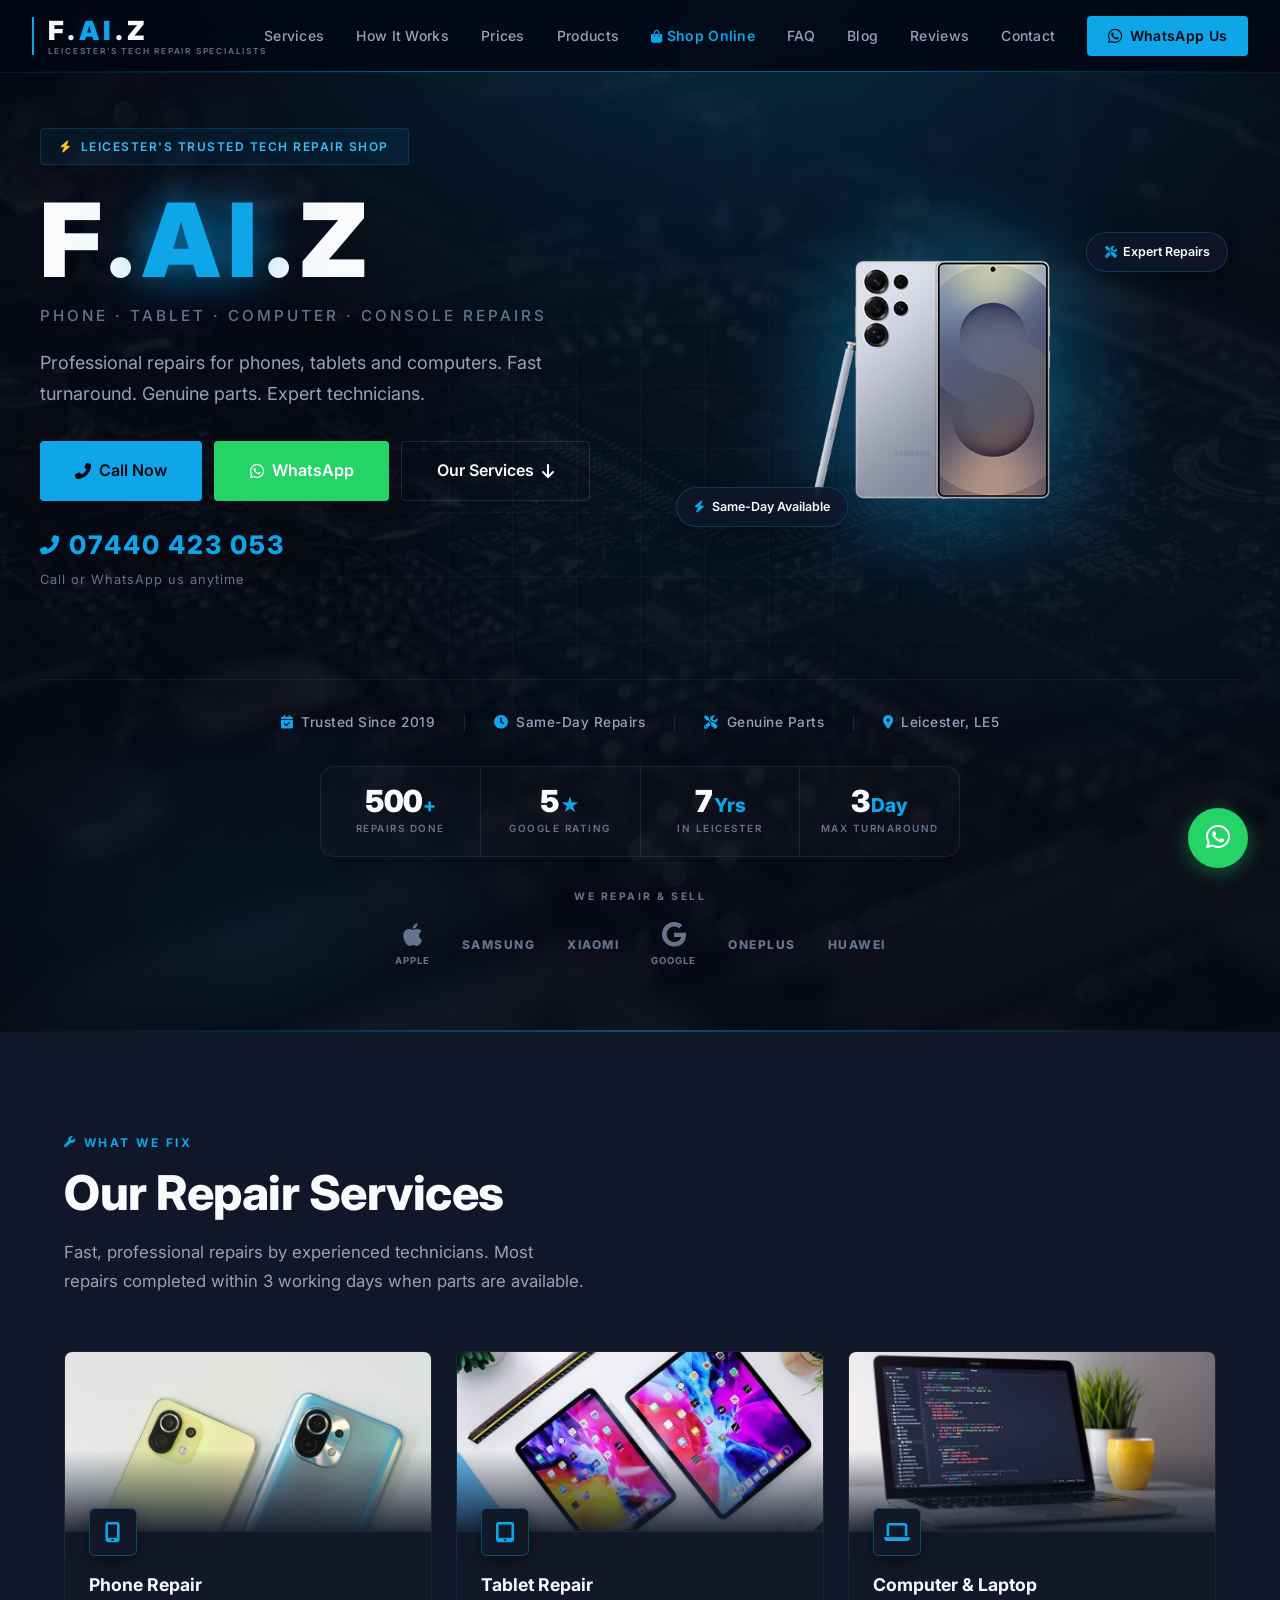
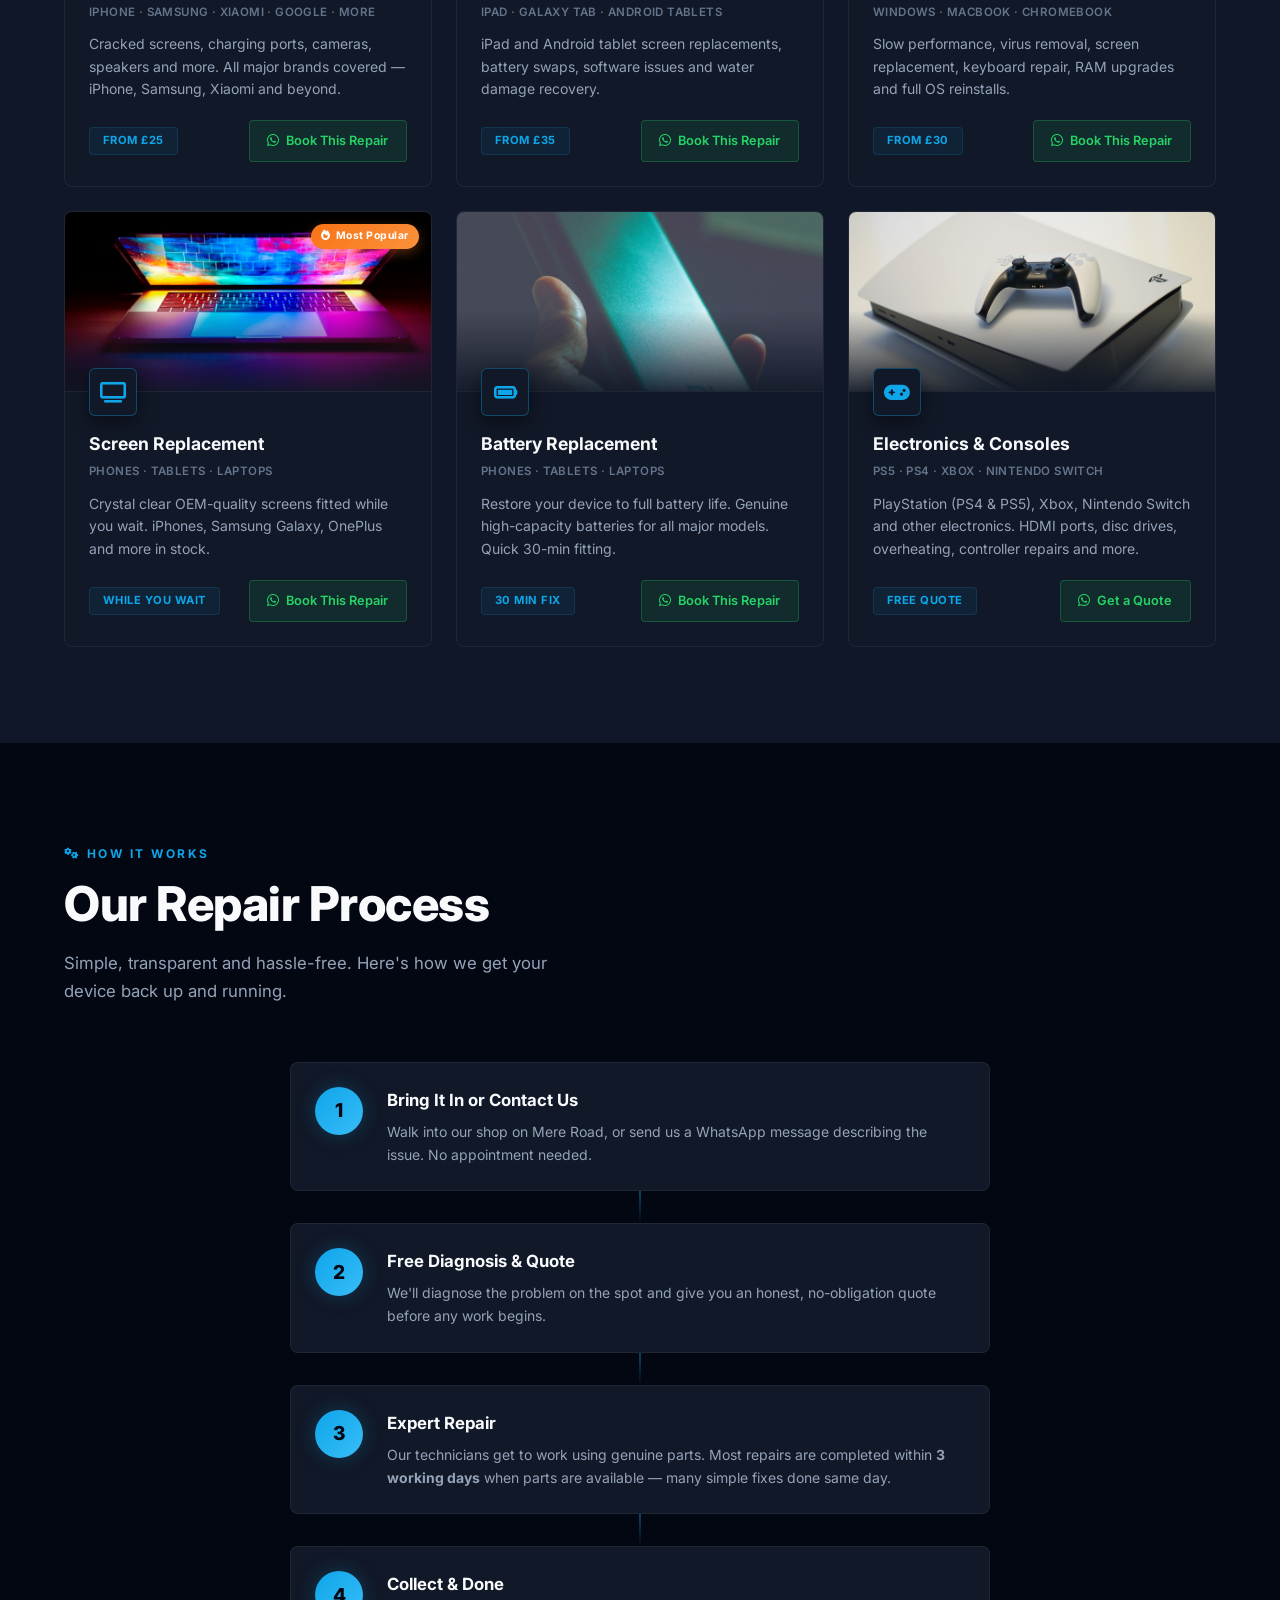
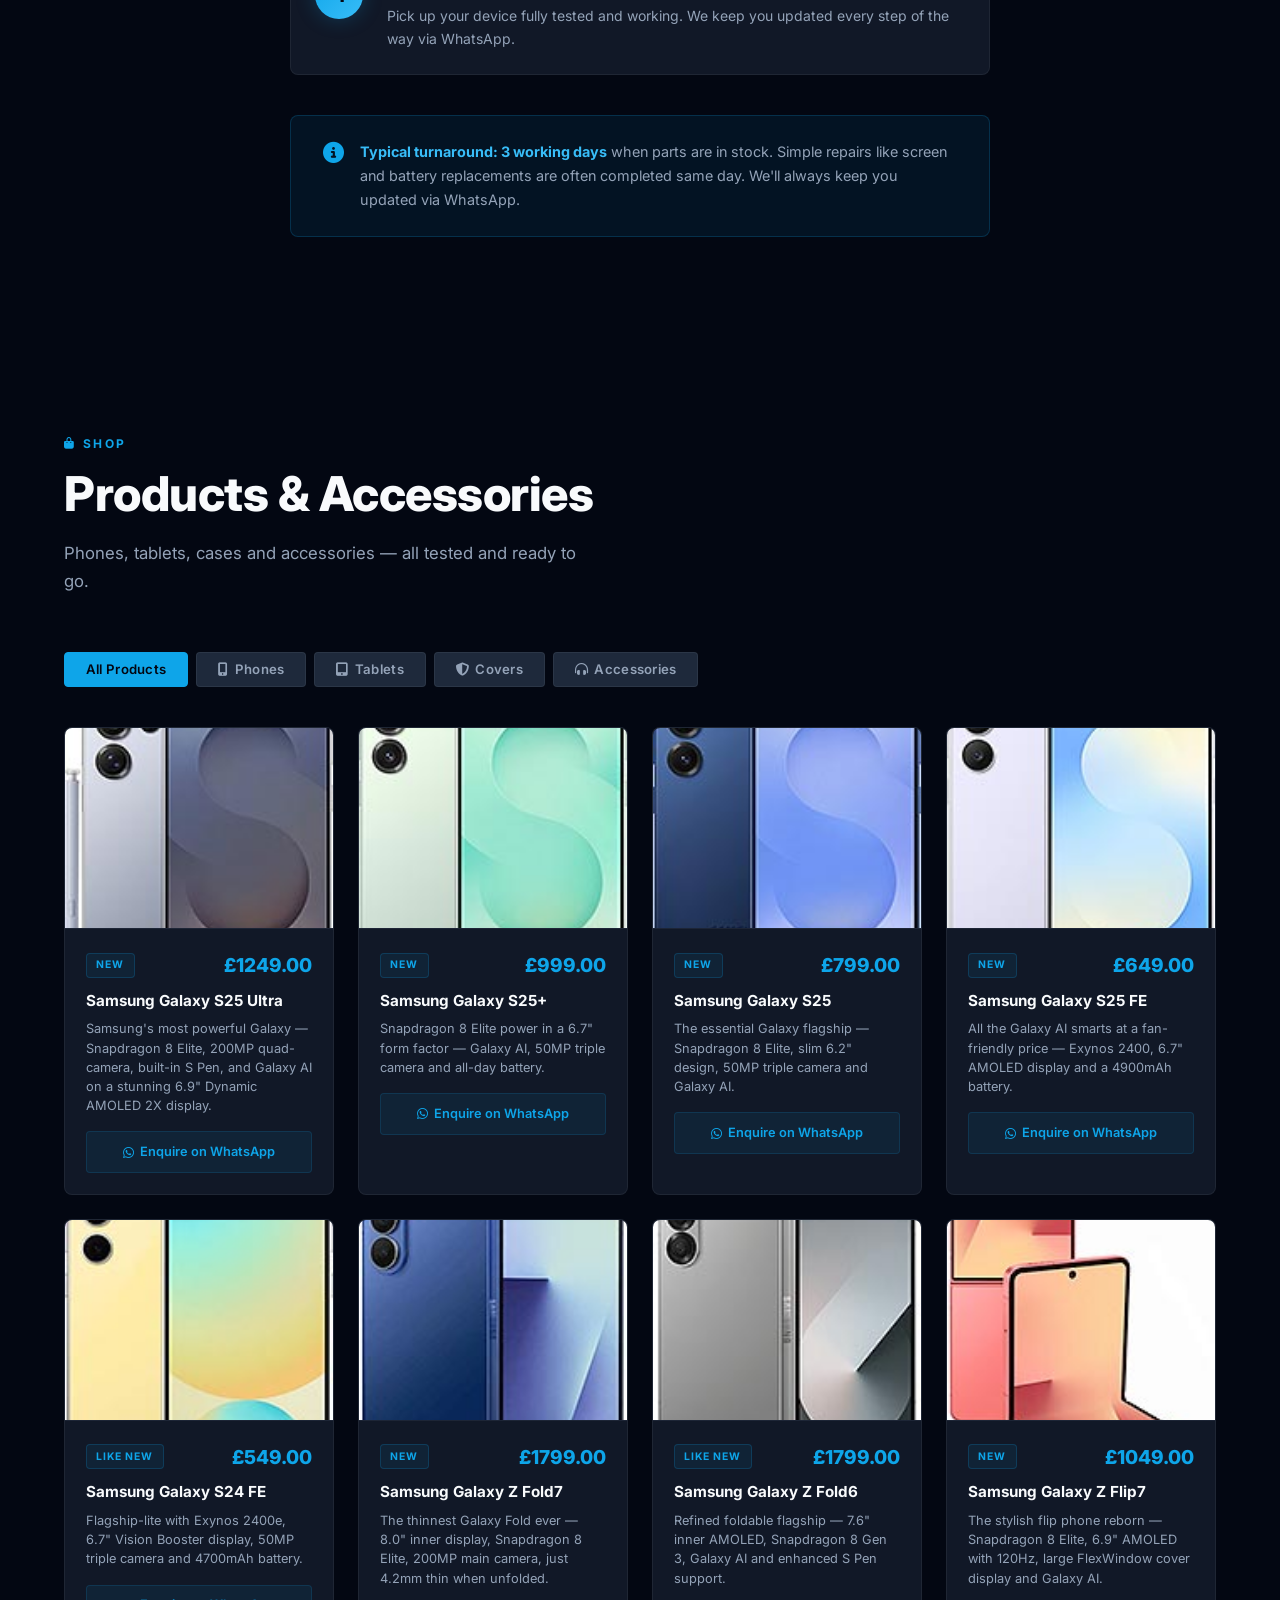
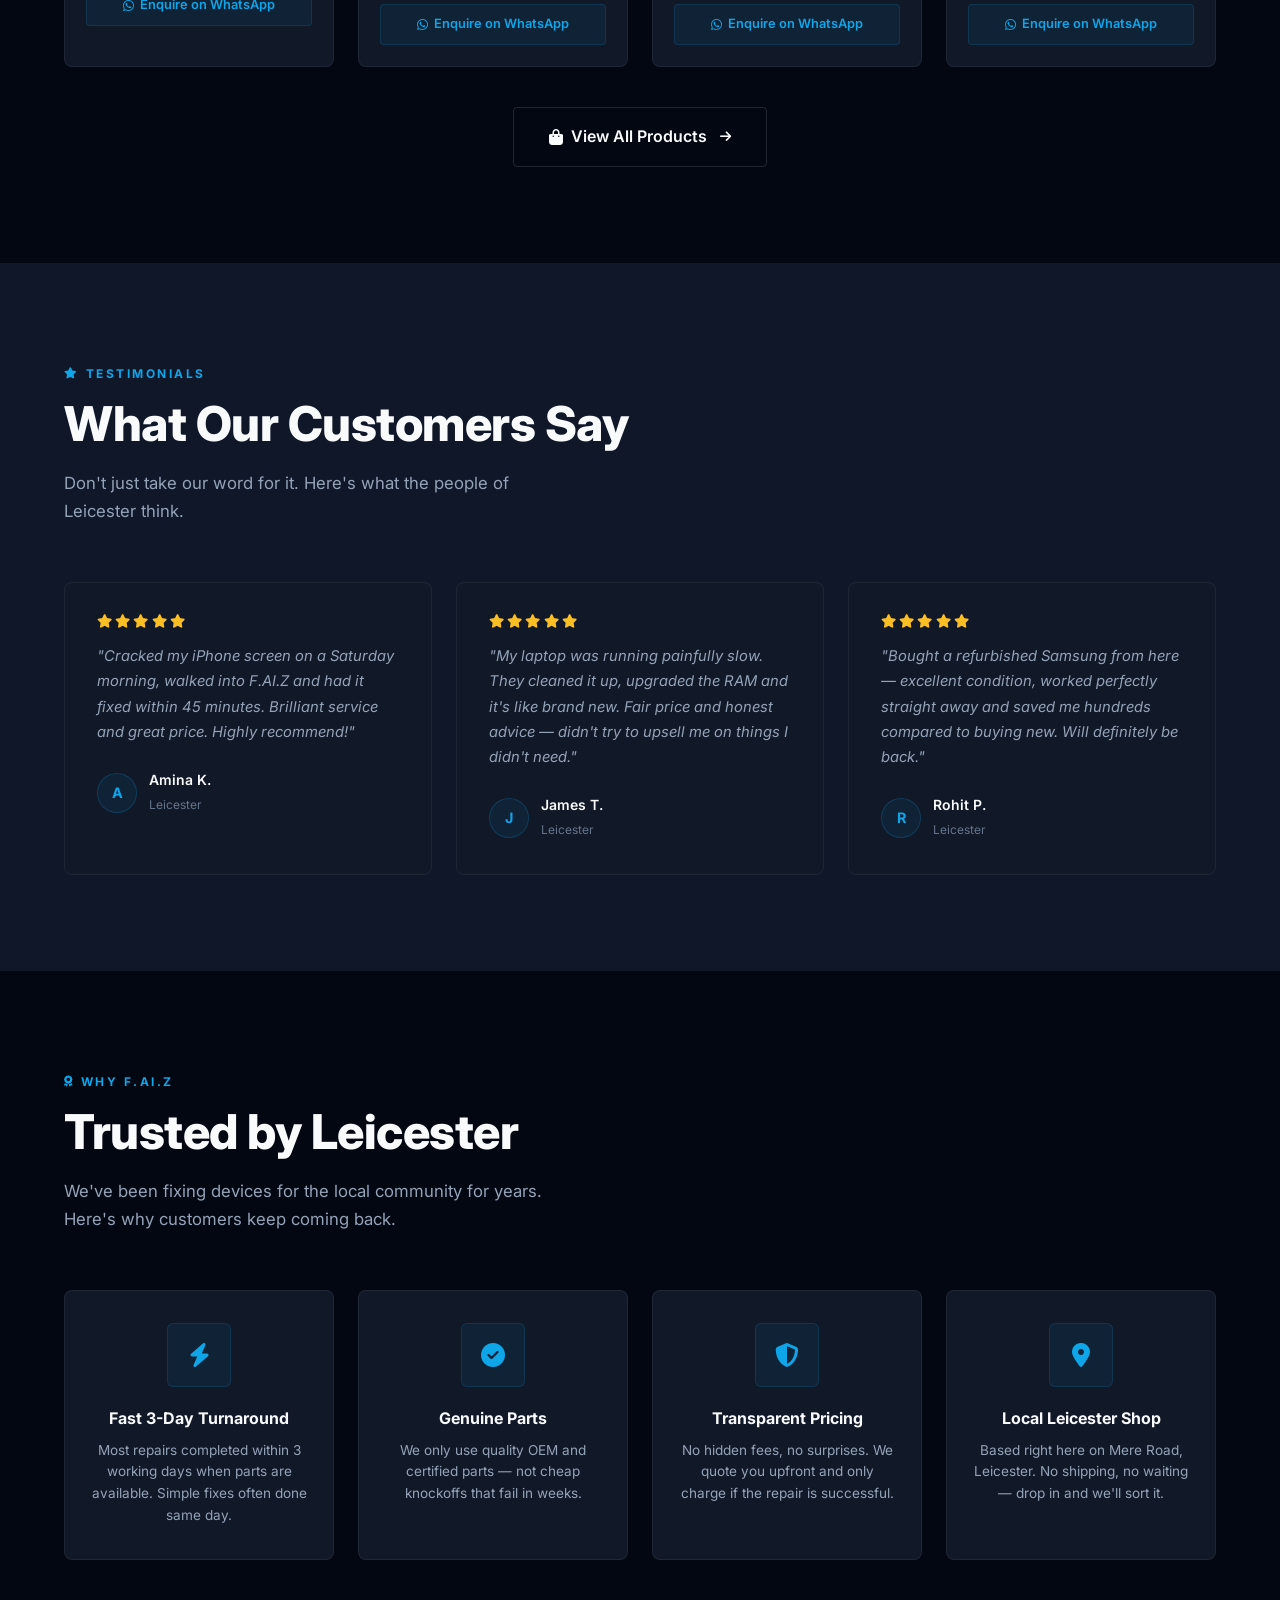
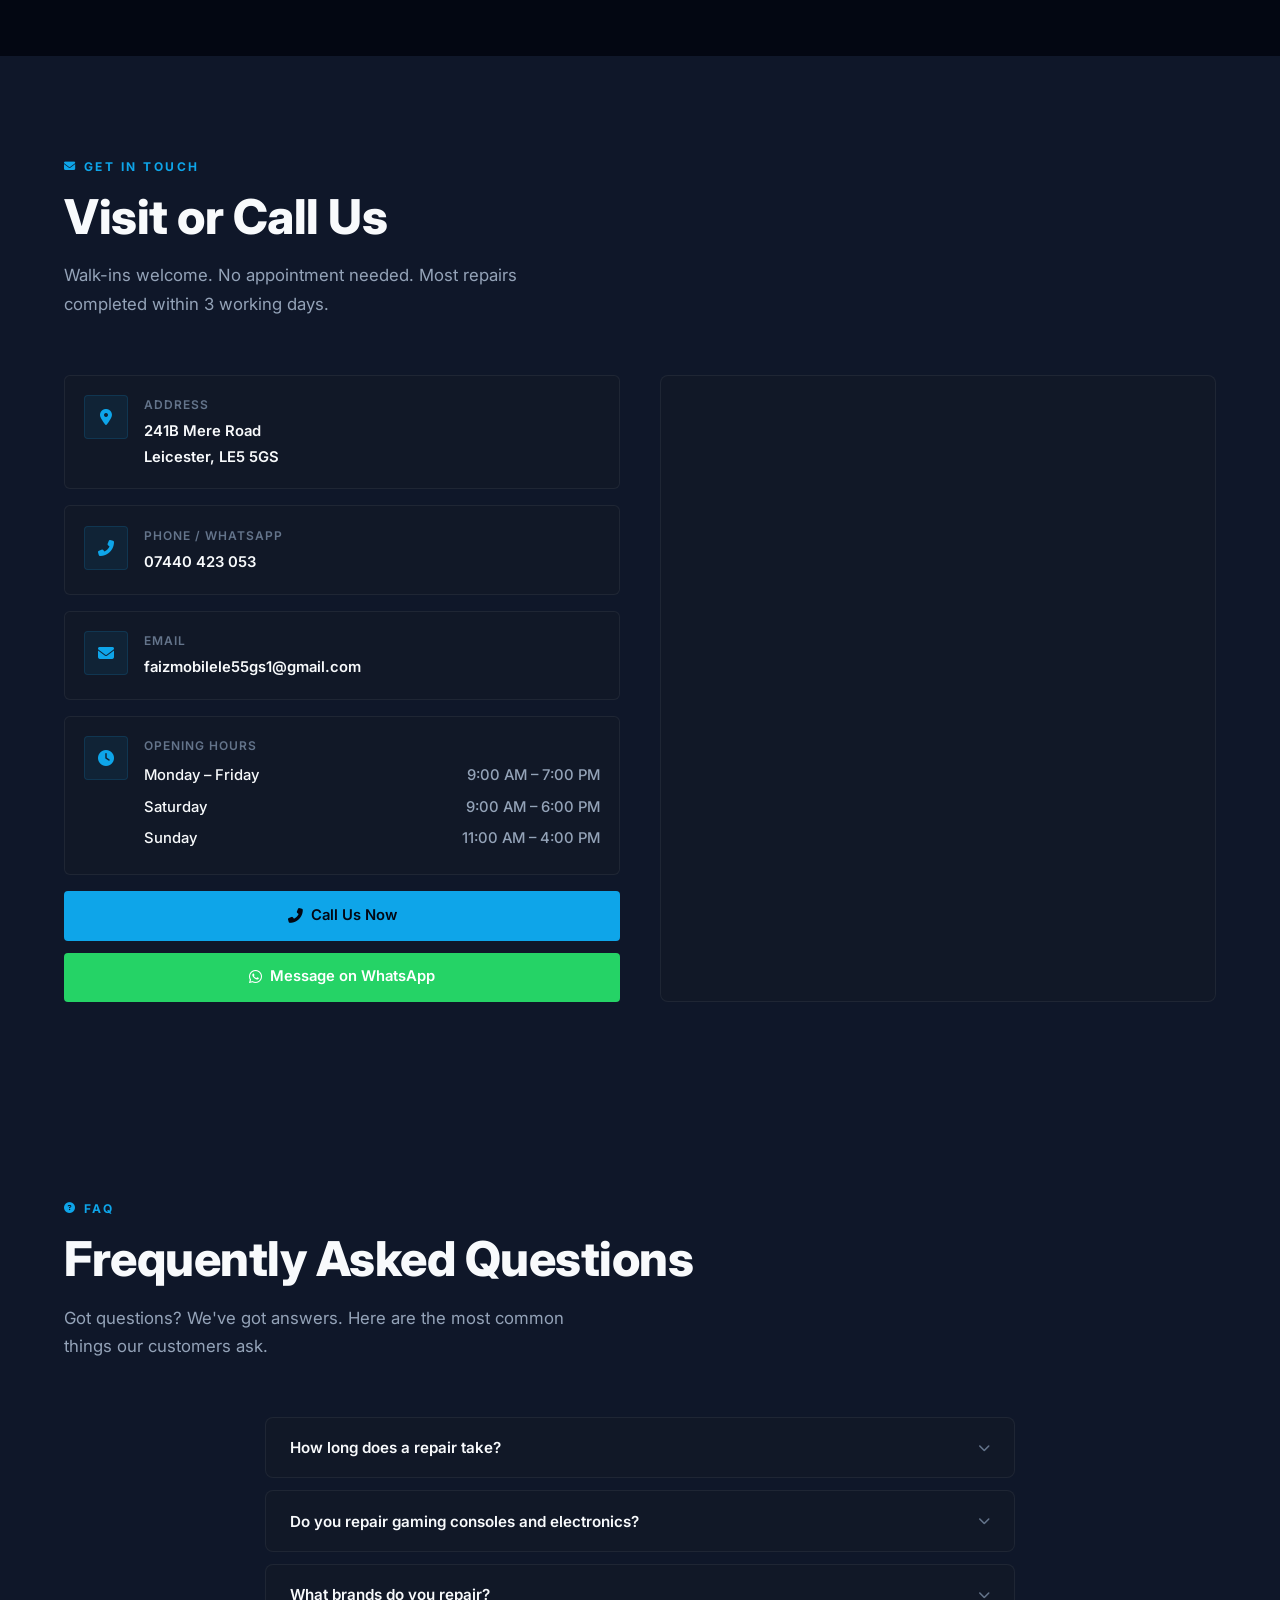
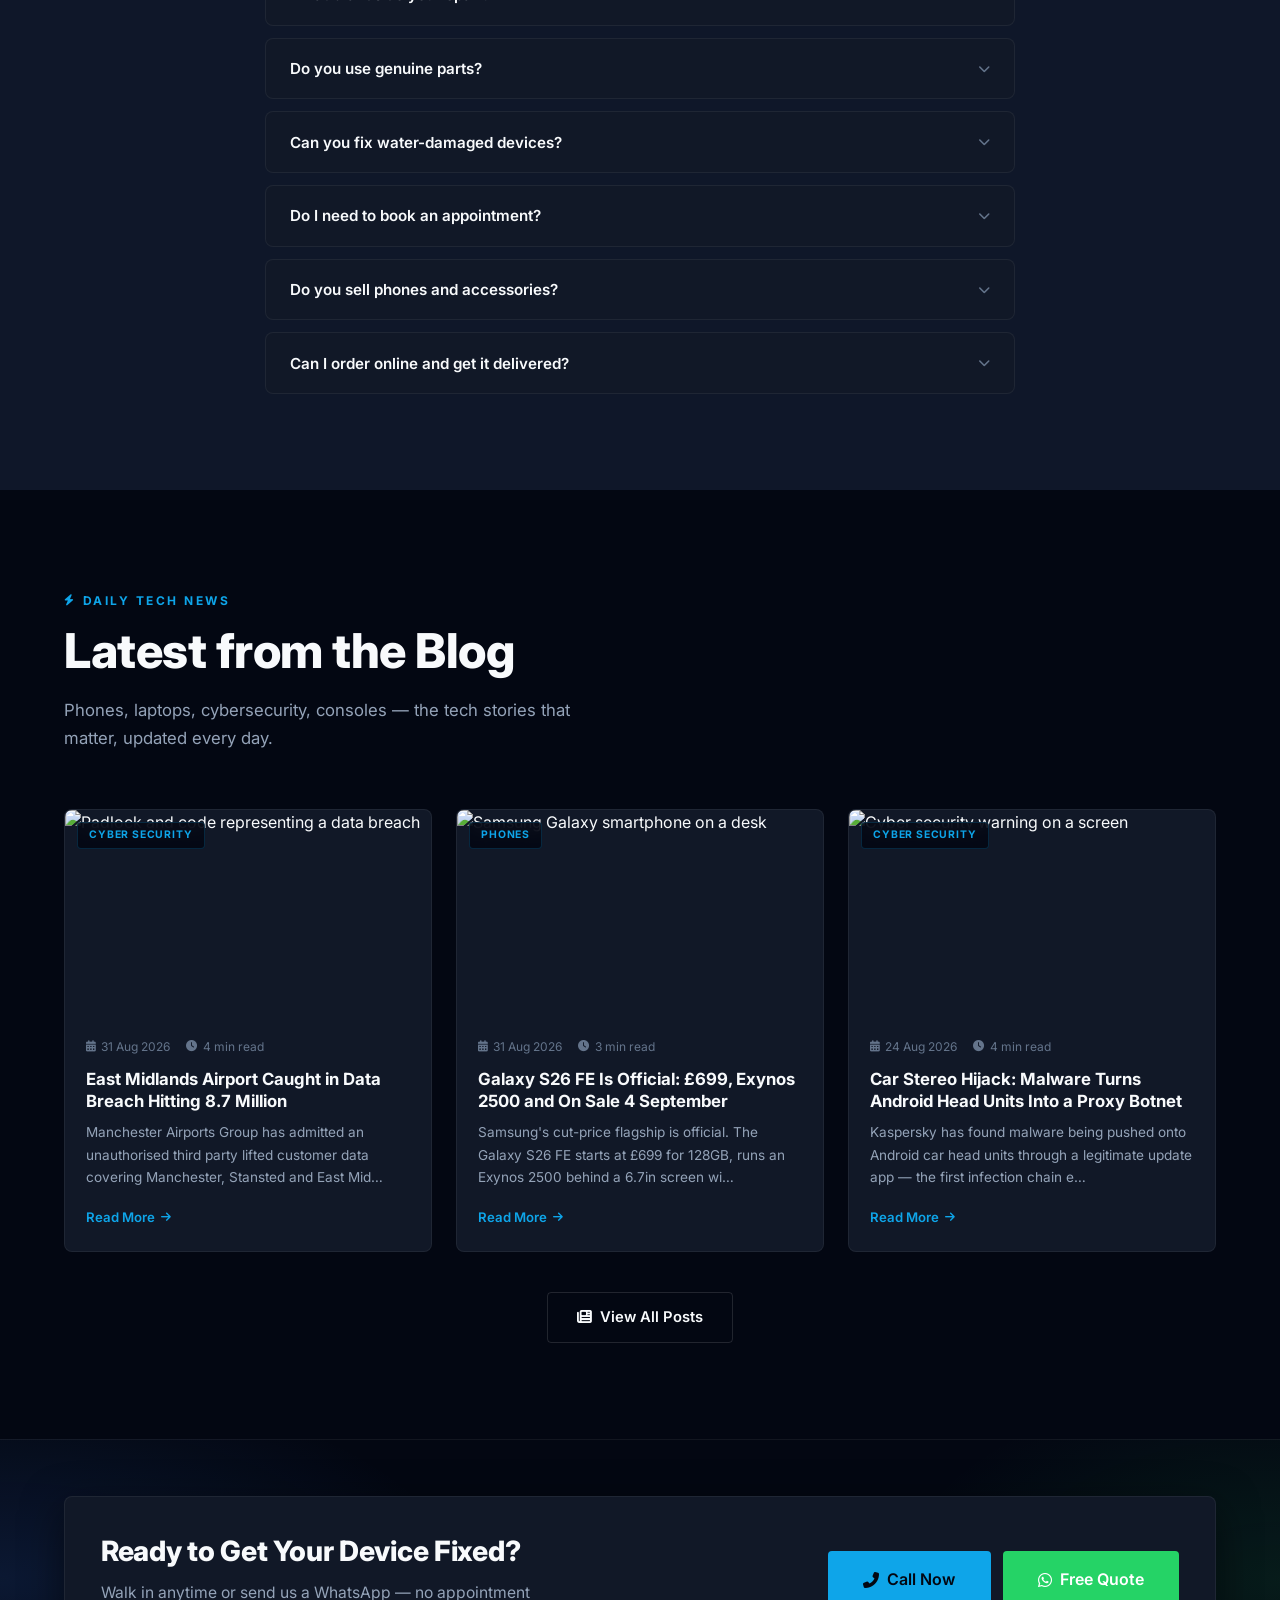
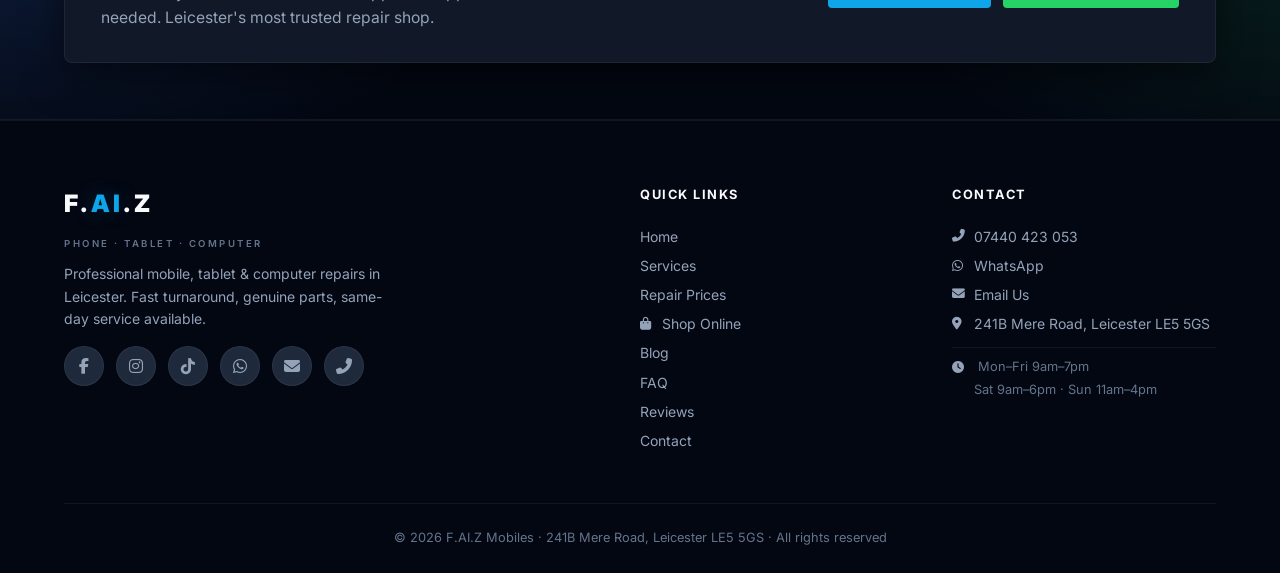
==== index.html @ 1425d268 "chore(6/8): homepage — bump blog.css/blog.js cache-busters" ====
<!DOCTYPE html>
<html lang="en">
<head>
  <meta charset="UTF-8" />
  <meta name="viewport" content="width=device-width, initial-scale=1.0" />
  <meta name="description" content="F.AI.Z Mobiles — Leicester's trusted phone, tablet & computer repair shop on Mere Road LE5. Same-day screen & battery repairs, honest prices, genuine parts. Call 07440 423053." />
  <meta name="keywords" content="phone repair Leicester, mobile repair Leicester, iPhone repair Leicester, Samsung repair Leicester, screen replacement Leicester, tablet repair Leicester, laptop repair Leicester, cheap phone repair Leicester, F.AI.Z, Mere Road Leicester LE5" />
  <title>F.AI.Z Mobiles | Phone Repair Leicester | Screen, Battery & More — Same Day</title>

  <!-- Canonical -->
  <link rel="canonical" href="https://faizrepair.com/" />

  <!-- Open Graph (social sharing) -->
  <meta property="og:type" content="website" />
  <meta property="og:title" content="F.AI.Z Mobiles | Phone Repair Leicester" />
  <meta property="og:description" content="Leicester's trusted phone, tablet & computer repair shop. Same-day repairs, honest prices, no appointment needed. On Mere Road, LE5." />
  <meta property="og:url" content="https://faizrepair.com/" />
  <meta property="og:site_name" content="F.AI.Z Mobiles Leicester" />
  <meta property="og:locale" content="en_GB" />
  <meta property="og:image" content="https://faizrepair.com/images/site/og-home.jpg" />

  <!-- Twitter Card -->
  <meta name="twitter:card" content="summary_large_image" />
  <meta name="twitter:title" content="F.AI.Z Mobiles | Phone Repair Leicester" />
  <meta name="twitter:description" content="Same-day phone repairs in Leicester. Screen, battery, water damage & more. Call 07440 423053." />
  <meta name="twitter:image" content="https://faizrepair.com/images/site/og-home.jpg" />

  <!-- Favicon -->
  <link rel="icon" href="images/site/favicon.svg" type="image/svg+xml" />

  <!-- JSON-LD: Local Business Schema (boosts Google Maps ranking) -->
  <script type="application/ld+json">
  {
    "@context": "https://schema.org",
    "@type": "MobilePhoneRepair",
    "name": "F.AI.Z Mobiles",
    "description": "Leicester's trusted independent mobile phone, tablet and computer repair shop. Fast same-day repairs, honest pricing, genuine parts. Serving Leicester since 2019.",
    "url": "https://faizrepair.com/",
    "telephone": "+447440423053",
    "email": "faizmobilele55gs1@gmail.com",
    "address": {
      "@type": "PostalAddress",
      "streetAddress": "241B Mere Road",
      "addressLocality": "Leicester",
      "postalCode": "LE5 5GS",
      "addressCountry": "GB"
    },
    "geo": {
      "@type": "GeoCoordinates",
      "latitude": 52.6375,
      "longitude": -1.0825
    },
    "openingHoursSpecification": [
      {"@type": "OpeningHoursSpecification","dayOfWeek":["Monday","Tuesday","Wednesday","Thursday","Friday"],"opens":"09:00","closes":"19:00"},
      {"@type": "OpeningHoursSpecification","dayOfWeek":"Saturday","opens":"09:00","closes":"18:00"},
      {"@type": "OpeningHoursSpecification","dayOfWeek":"Sunday","opens":"11:00","closes":"16:00"}
    ],
    "priceRange": "££",
    "currenciesAccepted": "GBP",
    "paymentAccepted": "Cash, Credit Card, Debit Card",
    "areaServed": {"@type": "City", "name": "Leicester"},
    "hasOfferCatalog": {
      "@type": "OfferCatalog",
      "name": "Repair Services",
      "itemListElement": [
        {"@type": "Offer", "itemOffered": {"@type": "Service", "name": "Phone Screen Replacement Leicester"}},
        {"@type": "Offer", "itemOffered": {"@type": "Service", "name": "Battery Replacement Leicester"}},
        {"@type": "Offer", "itemOffered": {"@type": "Service", "name": "iPhone Repair Leicester"}},
        {"@type": "Offer", "itemOffered": {"@type": "Service", "name": "Samsung Repair Leicester"}},
        {"@type": "Offer", "itemOffered": {"@type": "Service", "name": "Tablet Repair Leicester"}},
        {"@type": "Offer", "itemOffered": {"@type": "Service", "name": "Laptop Repair Leicester"}},
        {"@type": "Offer", "itemOffered": {"@type": "Service", "name": "Console Repair Leicester"}},
        {"@type": "Offer", "itemOffered": {"@type": "Service", "name": "Water Damage Recovery Leicester"}}
      ]
    },
    "sameAs": [
      "https://www.facebook.com/faizmobilesleicester",
      "https://www.instagram.com/faizmobilesleicester",
      "https://www.tiktok.com/@faizmobilesleicester"
    ]
  }
  </script>

  <!-- JSON-LD: FAQ Schema (unlocks Google rich snippets in search results) -->
  <script type="application/ld+json">
  {
    "@context": "https://schema.org",
    "@type": "FAQPage",
    "mainEntity": [
      {"@type":"Question","name":"How long does a phone repair take at F.AI.Z Mobiles Leicester?","acceptedAnswer":{"@type":"Answer","text":"Most repairs are completed within 3 working days. Screen replacements and battery swaps are often done same day or while you wait."}},
      {"@type":"Question","name":"Do you repair iPhones in Leicester?","acceptedAnswer":{"@type":"Answer","text":"Yes, we repair all iPhone models including the latest series. Screen replacements, battery swaps, charging ports and more — often same day."}},
      {"@type":"Question","name":"How much does a phone screen repair cost in Leicester?","acceptedAnswer":{"@type":"Answer","text":"Screen repairs at F.AI.Z Mobiles start from £25. We give a free quote before any work begins with no obligation."}},
      {"@type":"Question","name":"Do I need an appointment to get my phone repaired?","acceptedAnswer":{"@type":"Answer","text":"No appointment needed. Walk into our shop at 241B Mere Road, Leicester LE5 5GS during opening hours, or WhatsApp us first on 07440 423053."}},
      {"@type":"Question","name":"Where is F.AI.Z Mobiles in Leicester?","acceptedAnswer":{"@type":"Answer","text":"F.AI.Z Mobiles is at 241B Mere Road, Leicester LE5 5GS. Open Mon–Fri 9am–7pm, Sat 9am–6pm, Sun 11am–4pm."}}
    ]
  }
  </script>

  <!-- Fonts -->
  <link rel="preconnect" href="https://fonts.googleapis.com">
  <link rel="preconnect" href="https://fonts.gstatic.com" crossorigin>
  <link href="https://fonts.googleapis.com/css2?family=Inter:wght@400;500;600;700;800;900&family=JetBrains+Mono:wght@700&display=swap" rel="stylesheet">

  <!-- Icons -->
  <link rel="stylesheet" href="https://cdnjs.cloudflare.com/ajax/libs/font-awesome/6.5.1/css/all.min.css" />

  <link rel="stylesheet" href="style.css?v=20260903" />
  <link rel="stylesheet" href="blog.css?v=20260904" />
</head>
<body>

  <!-- HEADER -->
  <header id="site-header">
    <div class="header-inner">
      <a href="#hero" class="logo">
        <span class="logo-body">
          <span class="logo-name">F.<span class="ai">AI</span>.Z</span>
          <span class="logo-sub">Leicester&rsquo;s Tech Repair Specialists</span>
        </span>
      </a>

      <button class="hamburger" id="hamburger" aria-label="Toggle menu" aria-expanded="false">
        <span></span>
        <span></span>
        <span></span>
      </button>
    </div>
  </header>

  <nav id="main-nav">
    <a href="tel:07440423053" class="nav-phone-mobile">
      <i class="fas fa-phone-alt"></i> 07440 423 053
    </a>
    <a href="#services">Services</a>
    <a href="#process">How It Works</a>
    <a href="prices.html">Prices</a>
    <a href="#products">Products</a>
    <a href="shop.html" class="nav-shop-link"><i class="fas fa-shopping-bag"></i> Shop Online</a>
    <a href="#faq">FAQ</a>
    <a href="blog.html">Blog</a>
    <a href="#reviews">Reviews</a>
    <a href="#contact">Contact</a>
    <a href="https://wa.me/447440423053" target="_blank" class="nav-cta">
      <i class="fab fa-whatsapp"></i> WhatsApp Us
    </a>
  </nav>


  <!-- HERO -->
  <section id="hero">
    <div class="hero-bg-effects">
      <div class="hero-gradient"></div>
      <div class="hero-grid-pattern"></div>
      <div class="hero-glow"></div>
      <div class="hero-particles" id="hero-particles"></div>
    </div>
    <div class="hero-bg-image"></div>

    <!-- Two-column hero -->
    <div class="hero-main">

      <!-- LEFT: text + CTAs -->
      <div class="hero-text">
        <div class="hero-badge animate-in">
          <i class="fas fa-bolt"></i> Leicester's Trusted Tech Repair Shop
        </div>

        <h1 class="hero-title animate-in">
          F.<span class="ai">AI</span>.Z
        </h1>

        <p class="hero-tagline animate-in">Phone &middot; Tablet &middot; Computer &middot; Console Repairs</p>

        <p class="hero-desc animate-in">
          Professional repairs for phones, tablets and computers.
          Fast turnaround. Genuine parts. Expert technicians.
        </p>

        <div class="hero-actions animate-in">
          <a href="tel:07440423053" class="btn btn-primary btn-lg">
            <i class="fas fa-phone-alt"></i> Call Now
          </a>
          <a href="https://wa.me/447440423053" target="_blank" class="btn btn-whatsapp btn-lg">
            <i class="fab fa-whatsapp"></i> WhatsApp
          </a>
          <a href="#services" class="btn btn-outline btn-lg">
            Our Services <i class="fas fa-arrow-down"></i>
          </a>
        </div>

        <div class="hero-phone animate-in">
          <a href="tel:07440423053">
            <i class="fas fa-phone-alt"></i> 07440 423 053
          </a>
          <span>Call or WhatsApp us anytime</span>
        </div>
      </div>

      <!-- RIGHT: device showcase (rotating carousel) -->
      <div class="hero-device animate-in">
        <div class="hero-device-glow" id="heroDeviceGlow"></div>
        <img
          id="heroDeviceImg"
          src="images/site/hero-s25ultra.png"
          alt="Device we repair or sell — F.AI.Z Leicester"
          class="hero-device-img"
          width="360" height="360"
        />
        <div class="hero-device-pill hero-device-pill--top">
          <i class="fas fa-tools"></i> Expert Repairs
        </div>
        <div class="hero-device-pill hero-device-pill--bottom" id="heroDevicePill">
          <i class="fas fa-bolt"></i> Same-Day Available
        </div>
      </div>

    </div><!-- /.hero-main -->

    <!-- BOTTOM STRIP: trust + stats + brands -->
    <div class="hero-footer animate-in">
      <div class="hero-trust-bar">
        <div class="trust-item">
          <i class="fas fa-calendar-check"></i>
          <span>Trusted Since 2019</span>
        </div>
        <div class="trust-divider"></div>
        <div class="trust-item">
          <i class="fas fa-clock"></i>
          <span>Same-Day Repairs</span>
        </div>
        <div class="trust-divider"></div>
        <div class="trust-item">
          <i class="fas fa-tools"></i>
          <span>Genuine Parts</span>
        </div>
        <div class="trust-divider"></div>
        <div class="trust-item">
          <i class="fas fa-map-marker-alt"></i>
          <span>Leicester, LE5</span>
        </div>
      </div>

      <div class="hero-stats">
        <div class="hero-stat">
          <div class="stat-number-row">
            <span class="stat-num" data-count="500">500</span>
            <span class="stat-suffix">+</span>
          </div>
          <span class="stat-label">Repairs Done</span>
        </div>
        <div class="hero-stat">
          <div class="stat-number-row">
            <span class="stat-num">5</span>
            <span class="stat-suffix">★</span>
          </div>
          <span class="stat-label">Google Rating</span>
        </div>
        <div class="hero-stat">
          <div class="stat-number-row">
            <span class="stat-num" data-count="7">7</span>
            <span class="stat-suffix"> Yrs</span>
          </div>
          <span class="stat-label">In Leicester</span>
        </div>
        <div class="hero-stat">
          <div class="stat-number-row">
            <span class="stat-num">3</span>
            <span class="stat-suffix"> Day</span>
          </div>
          <span class="stat-label">Max Turnaround</span>
        </div>
      </div>

      <div class="brand-logos">
        <span class="brand-logos-label">We Repair &amp; Sell</span>
        <div class="brand-logos-row">
          <div class="brand-logo"><i class="fab fa-apple"></i><span>Apple</span></div>
          <div class="brand-logo"><span class="brand-text-icon">Samsung</span></div>
          <div class="brand-logo"><span class="brand-text-icon">Xiaomi</span></div>
          <div class="brand-logo"><i class="fab fa-google"></i><span>Google</span></div>
          <div class="brand-logo"><span class="brand-text-icon">OnePlus</span></div>
          <div class="brand-logo"><span class="brand-text-icon">Huawei</span></div>
        </div>
      </div>
    </div><!-- /.hero-footer -->
  </section>


  <!-- SERVICES -->
  <section id="services">
    <div class="container">
      <div class="section-header animate-on-scroll">
        <span class="section-label"><i class="fas fa-wrench"></i> What We Fix</span>
        <h2 class="section-title">Our Repair Services</h2>
        <p class="section-sub">Fast, professional repairs by experienced technicians. Most repairs completed within 3 working days when parts are available.</p>
      </div>

      <div class="services-grid">
        <div class="service-card animate-on-scroll">
          <div class="service-img"><img src="images/site/service-phone.jpg" alt="Phone screen repair" width="800" height="500" loading="lazy"></div>
          <div class="service-body">
            <div class="service-icon-wrap"><i class="fas fa-mobile-alt"></i></div>
            <h3>Phone Repair</h3>
            <span class="service-sub">iPhone &middot; Samsung &middot; Xiaomi &middot; Google &middot; more</span>
            <p>Cracked screens, charging ports, cameras, speakers and more. All major brands covered — iPhone, Samsung, Xiaomi and beyond.</p>
            <div class="service-footer">
              <span class="service-tag">From &pound;25</span>
              <a href="https://wa.me/447440423053?text=Hi%2C+I'd+like+to+book+a+phone+repair+please" target="_blank" class="service-book-btn">
                <i class="fab fa-whatsapp"></i> Book This Repair
              </a>
            </div>
          </div>
        </div>

        <div class="service-card animate-on-scroll">
          <div class="service-img"><img src="images/site/service-tablet.jpg" alt="Tablet repair" width="800" height="500" loading="lazy"></div>
          <div class="service-body">
            <div class="service-icon-wrap"><i class="fas fa-tablet-alt"></i></div>
            <h3>Tablet Repair</h3>
            <span class="service-sub">iPad &middot; Galaxy Tab &middot; Android tablets</span>
            <p>iPad and Android tablet screen replacements, battery swaps, software issues and water damage recovery.</p>
            <div class="service-footer">
              <span class="service-tag">From &pound;35</span>
              <a href="https://wa.me/447440423053?text=Hi%2C+I'd+like+to+book+a+tablet+repair+please" target="_blank" class="service-book-btn">
                <i class="fab fa-whatsapp"></i> Book This Repair
              </a>
            </div>
          </div>
        </div>

        <div class="service-card animate-on-scroll">
          <div class="service-img"><img src="images/site/service-laptop.jpg" alt="Laptop repair" width="800" height="500" loading="lazy"></div>
          <div class="service-body">
            <div class="service-icon-wrap"><i class="fas fa-laptop"></i></div>
            <h3>Computer &amp; Laptop</h3>
            <span class="service-sub">Windows &middot; MacBook &middot; Chromebook</span>
            <p>Slow performance, virus removal, screen replacement, keyboard repair, RAM upgrades and full OS reinstalls.</p>
            <div class="service-footer">
              <span class="service-tag">From &pound;30</span>
              <a href="https://wa.me/447440423053?text=Hi%2C+I'd+like+to+book+a+laptop%2Fcomputer+repair+please" target="_blank" class="service-book-btn">
                <i class="fab fa-whatsapp"></i> Book This Repair
              </a>
            </div>
          </div>
        </div>

        <div class="service-card animate-on-scroll">
          <div class="service-img"><img src="images/site/service-screen.jpg" alt="Screen replacement" width="800" height="500" loading="lazy"></div>
          <span class="popular-badge"><i class="fas fa-fire"></i> Most Popular</span>
          <div class="service-body">
            <div class="service-icon-wrap"><i class="fas fa-tv"></i></div>
            <h3>Screen Replacement</h3>
            <span class="service-sub">Phones &middot; Tablets &middot; Laptops</span>
            <p>Crystal clear OEM-quality screens fitted while you wait. iPhones, Samsung Galaxy, OnePlus and more in stock.</p>
            <div class="service-footer">
              <span class="service-tag">While You Wait</span>
              <a href="https://wa.me/447440423053?text=Hi%2C+I'd+like+to+book+a+screen+replacement+please" target="_blank" class="service-book-btn">
                <i class="fab fa-whatsapp"></i> Book This Repair
              </a>
            </div>
          </div>
        </div>

        <div class="service-card animate-on-scroll">
          <div class="service-img"><img src="images/site/service-battery.jpg" alt="Battery replacement" width="800" height="500" loading="lazy"></div>
          <div class="service-body">
            <div class="service-icon-wrap"><i class="fas fa-battery-full"></i></div>
            <h3>Battery Replacement</h3>
            <span class="service-sub">Phones &middot; Tablets &middot; Laptops</span>
            <p>Restore your device to full battery life. Genuine high-capacity batteries for all major models. Quick 30-min fitting.</p>
            <div class="service-footer">
              <span class="service-tag">30 Min Fix</span>
              <a href="https://wa.me/447440423053?text=Hi%2C+I'd+like+to+book+a+battery+replacement+please" target="_blank" class="service-book-btn">
                <i class="fab fa-whatsapp"></i> Book This Repair
              </a>
            </div>
          </div>
        </div>

        <div class="service-card animate-on-scroll">
          <div class="service-img"><img src="images/site/service-console.jpg" alt="PlayStation and console repair" width="800" height="500" loading="lazy"></div>
          <div class="service-body">
            <div class="service-icon-wrap"><i class="fas fa-gamepad"></i></div>
            <h3>Electronics &amp; Consoles</h3>
            <span class="service-sub">PS5 &middot; PS4 &middot; Xbox &middot; Nintendo Switch</span>
            <p>PlayStation (PS4 &amp; PS5), Xbox, Nintendo Switch and other electronics. HDMI ports, disc drives, overheating, controller repairs and more.</p>
            <div class="service-footer">
              <span class="service-tag">Free Quote</span>
              <a href="https://wa.me/447440423053?text=Hi%2C+I'd+like+a+quote+for+an+electronics%2Fconsole+repair+please" target="_blank" class="service-book-btn">
                <i class="fab fa-whatsapp"></i> Get a Quote
              </a>
            </div>
          </div>
        </div>
      </div>
    </div>
  </section>


  <!-- HOW IT WORKS -->
  <section id="process">
    <div class="container">
      <div class="section-header animate-on-scroll">
        <span class="section-label"><i class="fas fa-cogs"></i> How It Works</span>
        <h2 class="section-title">Our Repair Process</h2>
        <p class="section-sub">Simple, transparent and hassle-free. Here's how we get your device back up and running.</p>
      </div>

      <div class="process-timeline">
        <div class="process-step animate-on-scroll">
          <div class="process-number">1</div>
          <div class="process-content">
            <h3>Bring It In or Contact Us</h3>
            <p>Walk into our shop on Mere Road, or send us a WhatsApp message describing the issue. No appointment needed.</p>
          </div>
        </div>

        <div class="process-connector"></div>

        <div class="process-step animate-on-scroll">
          <div class="process-number">2</div>
          <div class="process-content">
            <h3>Free Diagnosis &amp; Quote</h3>
            <p>We'll diagnose the problem on the spot and give you an honest, no-obligation quote before any work begins.</p>
          </div>
        </div>

        <div class="process-connector"></div>

        <div class="process-step animate-on-scroll">
          <div class="process-number">3</div>
          <div class="process-content">
            <h3>Expert Repair</h3>
            <p>Our technicians get to work using genuine parts. Most repairs are completed within <strong>3 working days</strong> when parts are available &mdash; many simple fixes done same day.</p>
          </div>
        </div>

        <div class="process-connector"></div>

        <div class="process-step animate-on-scroll">
          <div class="process-number">4</div>
          <div class="process-content">
            <h3>Collect &amp; Done</h3>
            <p>Pick up your device fully tested and working. We keep you updated every step of the way via WhatsApp.</p>
          </div>
        </div>
      </div>

      <div class="process-cta animate-on-scroll">
        <div class="process-info-banner">
          <i class="fas fa-info-circle"></i>
          <p><strong>Typical turnaround: 3 working days</strong> when parts are in stock. Simple repairs like screen and battery replacements are often completed same day. We'll always keep you updated via WhatsApp.</p>
        </div>
      </div>
    </div>
  </section>


  <!-- PRODUCTS -->
  <section id="products">
    <div class="container">
      <div class="section-header animate-on-scroll">
        <span class="section-label"><i class="fas fa-shopping-bag"></i> Shop</span>
        <h2 class="section-title">Products &amp; Accessories</h2>
        <p class="section-sub">Phones, tablets, cases and accessories — all tested and ready to go.</p>
      </div>

      <div class="filter-tabs animate-on-scroll">
        <button class="filter-btn active" data-filter="all">All Products</button>
        <button class="filter-btn" data-filter="phones"><i class="fas fa-mobile-alt"></i> Phones</button>
        <button class="filter-btn" data-filter="tablets"><i class="fas fa-tablet-alt"></i> Tablets</button>
        <button class="filter-btn" data-filter="covers"><i class="fas fa-shield-alt"></i> Covers</button>
        <button class="filter-btn" data-filter="accessories"><i class="fas fa-headphones-alt"></i> Accessories</button>
      </div>

      <div class="products-grid" id="products-grid">
        <div class="products-loading">
          <i class="fas fa-circle-notch fa-spin"></i>
          <span>Loading products...</span>
        </div>
      </div>

      <div class="products-view-all animate-on-scroll">
        <a href="shop.html" class="btn btn-outline btn-lg">
          <i class="fas fa-shopping-bag"></i> View All Products
          <i class="fas fa-arrow-right" style="font-size:0.8rem;margin-left:0.3rem;"></i>
        </a>
      </div>
    </div>
  </section>


  <!-- REVIEWS -->
  <section id="reviews">
    <div class="container">
      <div class="section-header animate-on-scroll">
        <span class="section-label"><i class="fas fa-star"></i> Testimonials</span>
        <h2 class="section-title">What Our Customers Say</h2>
        <p class="section-sub">Don't just take our word for it. Here's what the people of Leicester think.</p>
      </div>

      <div class="reviews-grid">
        <div class="review-card animate-on-scroll">
          <div class="review-stars">
            <i class="fas fa-star"></i><i class="fas fa-star"></i><i class="fas fa-star"></i><i class="fas fa-star"></i><i class="fas fa-star"></i>
          </div>
          <p class="review-text">"Cracked my iPhone screen on a Saturday morning, walked into F.AI.Z and had it fixed within 45 minutes. Brilliant service and great price. Highly recommend!"</p>
          <div class="review-author">
            <div class="review-avatar">A</div>
            <div>
              <strong>Amina K.</strong>
              <span>Leicester</span>
            </div>
          </div>
        </div>

        <div class="review-card animate-on-scroll">
          <div class="review-stars">
            <i class="fas fa-star"></i><i class="fas fa-star"></i><i class="fas fa-star"></i><i class="fas fa-star"></i><i class="fas fa-star"></i>
          </div>
          <p class="review-text">"My laptop was running painfully slow. They cleaned it up, upgraded the RAM and it's like brand new. Fair price and honest advice — didn't try to upsell me on things I didn't need."</p>
          <div class="review-author">
            <div class="review-avatar">J</div>
            <div>
              <strong>James T.</strong>
              <span>Leicester</span>
            </div>
          </div>
        </div>

        <div class="review-card animate-on-scroll">
          <div class="review-stars">
            <i class="fas fa-star"></i><i class="fas fa-star"></i><i class="fas fa-star"></i><i class="fas fa-star"></i><i class="fas fa-star"></i>
          </div>
          <p class="review-text">"Bought a refurbished Samsung from here — excellent condition, worked perfectly straight away and saved me hundreds compared to buying new. Will definitely be back."</p>
          <div class="review-author">
            <div class="review-avatar">R</div>
            <div>
              <strong>Rohit P.</strong>
              <span>Leicester</span>
            </div>
          </div>
        </div>
      </div>
    </div>
  </section>


  <!-- WHY US -->
  <section id="why">
    <div class="container">
      <div class="section-header animate-on-scroll">
        <span class="section-label"><i class="fas fa-award"></i> Why F.AI.Z</span>
        <h2 class="section-title">Trusted by Leicester</h2>
        <p class="section-sub">We've been fixing devices for the local community for years. Here's why customers keep coming back.</p>
      </div>

      <div class="why-grid">
        <div class="why-item animate-on-scroll">
          <div class="why-icon-wrap">
            <i class="fas fa-bolt"></i>
          </div>
          <h3>Fast 3-Day Turnaround</h3>
          <p>Most repairs completed within 3 working days when parts are available. Simple fixes often done same day.</p>
        </div>

        <div class="why-item animate-on-scroll">
          <div class="why-icon-wrap">
            <i class="fas fa-check-circle"></i>
          </div>
          <h3>Genuine Parts</h3>
          <p>We only use quality OEM and certified parts — not cheap knockoffs that fail in weeks.</p>
        </div>

        <div class="why-item animate-on-scroll">
          <div class="why-icon-wrap">
            <i class="fas fa-shield-alt"></i>
          </div>
          <h3>Transparent Pricing</h3>
          <p>No hidden fees, no surprises. We quote you upfront and only charge if the repair is successful.</p>
        </div>

        <div class="why-item animate-on-scroll">
          <div class="why-icon-wrap">
            <i class="fas fa-map-marker-alt"></i>
          </div>
          <h3>Local Leicester Shop</h3>
          <p>Based right here on Mere Road, Leicester. No shipping, no waiting — drop in and we'll sort it.</p>
        </div>
      </div>
    </div>
  </section>


  <!-- CONTACT -->
  <section id="contact">
    <div class="container">
      <div class="section-header animate-on-scroll">
        <span class="section-label"><i class="fas fa-envelope"></i> Get In Touch</span>
        <h2 class="section-title">Visit or Call Us</h2>
        <p class="section-sub">Walk-ins welcome. No appointment needed. Most repairs completed within 3 working days.</p>
      </div>

      <div class="contact-grid">
        <div class="contact-info animate-on-scroll">

          <div class="contact-card">
            <div class="contact-card-icon"><i class="fas fa-map-marker-alt"></i></div>
            <div class="contact-card-body">
              <strong>Address</strong>
              <span>241B Mere Road<br>Leicester, LE5 5GS</span>
            </div>
          </div>

          <div class="contact-card">
            <div class="contact-card-icon"><i class="fas fa-phone-alt"></i></div>
            <div class="contact-card-body">
              <strong>Phone / WhatsApp</strong>
              <a href="tel:07440423053">07440 423 053</a>
            </div>
          </div>

          <div class="contact-card">
            <div class="contact-card-icon"><i class="fas fa-envelope"></i></div>
            <div class="contact-card-body">
              <strong>Email</strong>
              <a href="mailto:faizmobilele55gs1@gmail.com">faizmobilele55gs1@gmail.com</a>
            </div>
          </div>

          <div class="contact-card">
            <div class="contact-card-icon"><i class="fas fa-clock"></i></div>
            <div class="contact-card-body">
              <strong>Opening Hours</strong>
              <div class="hours-table">
                <div class="hours-row">
                  <span>Monday &ndash; Friday</span>
                  <span>9:00 AM &ndash; 7:00 PM</span>
                </div>
                <div class="hours-row">
                  <span>Saturday</span>
                  <span>9:00 AM &ndash; 6:00 PM</span>
                </div>
                <div class="hours-row">
                  <span>Sunday</span>
                  <span>11:00 AM &ndash; 4:00 PM</span>
                </div>
              </div>
            </div>
          </div>

          <div class="contact-actions">
            <a href="tel:07440423053" class="btn btn-call btn-full">
              <i class="fas fa-phone-alt"></i> Call Us Now
            </a>
            <a href="https://wa.me/447440423053" target="_blank" class="btn btn-whatsapp btn-full">
              <i class="fab fa-whatsapp"></i> Message on WhatsApp
            </a>
          </div>
        </div>

        <div class="contact-map animate-on-scroll">
          <iframe
            src="https://www.google.com/maps/embed?pb=!1m18!1m12!1m3!1d2422.1!2d-1.0825!3d52.6375!2m3!1f0!2f0!3f0!3m2!1i1024!2i768!4f13.1!3m3!1m2!1s0x4877614c55fa1f79%3A0x7c9c6f3867ed42a6!2s241B+Mere+Rd%2C+Leicester+LE5+5GS!5e0!3m2!1sen!2suk!4v1"
            width="100%" height="100%" style="border:0; border-radius: var(--radius-lg);" allowfullscreen="" loading="lazy"
            referrerpolicy="no-referrer-when-downgrade"
            title="F.AI.Z Location - 241B Mere Road, Leicester">
          </iframe>
        </div>
      </div>
    </div>
  </section>


  <!-- FAQ -->
  <section id="faq">
    <div class="container">
      <div class="section-header animate-on-scroll">
        <span class="section-label"><i class="fas fa-question-circle"></i> FAQ</span>
        <h2 class="section-title">Frequently Asked Questions</h2>
        <p class="section-sub">Got questions? We've got answers. Here are the most common things our customers ask.</p>
      </div>

      <div class="faq-list">
        <div class="faq-item animate-on-scroll">
          <button class="faq-question">
            <span>How long does a repair take?</span>
            <i class="fas fa-chevron-down"></i>
          </button>
          <div class="faq-answer">
            <p>Most repairs are completed within <strong>3 working days</strong> when parts are available. Simple fixes like screen replacements and battery swaps are often done same day or while you wait.</p>
          </div>
        </div>

        <div class="faq-item animate-on-scroll">
          <button class="faq-question">
            <span>Do you repair gaming consoles and electronics?</span>
            <i class="fas fa-chevron-down"></i>
          </button>
          <div class="faq-answer">
            <p>Yes! We repair PlayStation consoles (PS4, PS5), Xbox, Nintendo Switch, and other electronics. Common fixes include HDMI port replacement, overheating, disc drive issues and controller repairs. Bring it in for a free quote.</p>
          </div>
        </div>

        <div class="faq-item animate-on-scroll">
          <button class="faq-question">
            <span>What brands do you repair?</span>
            <i class="fas fa-chevron-down"></i>
          </button>
          <div class="faq-answer">
            <p>We repair all major brands including Apple (iPhone, iPad, MacBook), Samsung, Xiaomi, OnePlus, Google Pixel, Huawei, and more. If it's a phone, tablet, or laptop &mdash; we can fix it.</p>
          </div>
        </div>

        <div class="faq-item animate-on-scroll">
          <button class="faq-question">
            <span>Do you use genuine parts?</span>
            <i class="fas fa-chevron-down"></i>
          </button>
          <div class="faq-answer">
            <p>We use OEM-quality and certified parts for all our repairs. We never use cheap knockoffs &mdash; quality and reliability come first.</p>
          </div>
        </div>

        <div class="faq-item animate-on-scroll">
          <button class="faq-question">
            <span>Can you fix water-damaged devices?</span>
            <i class="fas fa-chevron-down"></i>
          </button>
          <div class="faq-answer">
            <p>Yes, we offer water damage assessment and repair. Bring your device in as soon as possible after water exposure for the best chance of recovery. We'll diagnose it for free and let you know the options.</p>
          </div>
        </div>

        <div class="faq-item animate-on-scroll">
          <button class="faq-question">
            <span>Do I need to book an appointment?</span>
            <i class="fas fa-chevron-down"></i>
          </button>
          <div class="faq-answer">
            <p>No appointment needed. You can walk into our shop on Mere Road during opening hours, or message us on WhatsApp to discuss your issue beforehand.</p>
          </div>
        </div>

        <div class="faq-item animate-on-scroll">
          <button class="faq-question">
            <span>Do you sell phones and accessories?</span>
            <i class="fas fa-chevron-down"></i>
          </button>
          <div class="faq-answer">
            <p>Yes! We sell new and refurbished phones, tablets, cases, chargers, earbuds and more. You can browse our <a href="shop.html">online shop</a> or visit us in store.</p>
          </div>
        </div>

        <div class="faq-item animate-on-scroll">
          <button class="faq-question">
            <span>Can I order online and get it delivered?</span>
            <i class="fas fa-chevron-down"></i>
          </button>
          <div class="faq-answer">
            <p>Absolutely. Visit our <a href="shop.html">online shop</a>, add items to your cart, and checkout with your shipping address. We deliver across the UK.</p>
          </div>
        </div>
      </div>
    </div>
  </section>


  <!-- BLOG -->
  <section id="blog">
    <div class="container">
      <div class="section-header animate-on-scroll">
        <span class="section-label"><i class="fas fa-bolt"></i> Daily Tech News</span>
        <h2 class="section-title">Latest from the Blog</h2>
        <p class="section-sub">Phones, laptops, cybersecurity, consoles — the tech stories that matter, updated every day.</p>
      </div>

      <div class="blog-grid">
        <!-- Dynamically replaced by blog.js — static fallback shown if JS fails -->
        <article class="blog-card animate-on-scroll">
          <div class="blog-img">
            <img src="https://images.unsplash.com/photo-1612287230202-1ff1d85d1bdf?w=600&h=350&fit=crop" alt="Nintendo Switch 2" loading="lazy">
            <span class="blog-category">Consoles</span>
          </div>
          <div class="blog-body">
            <div class="blog-meta">
              <span><i class="fas fa-calendar-alt"></i> 29 Mar 2026</span>
              <span><i class="fas fa-clock"></i> 4 min read</span>
            </div>
            <h3>Nintendo Switch 2 Is Here: Everything You Need to Know</h3>
            <p>Larger OLED screen, magnetic Joy-Cons, and 4K output — Nintendo's latest console launches at £349 with backwards compatibility.</p>
            <a href="https://www.theverge.com/nintendo" target="_blank" rel="noopener" class="blog-read-more">Read More <i class="fas fa-arrow-right"></i></a>
          </div>
        </article>

        <article class="blog-card animate-on-scroll">
          <div class="blog-img">
            <img src="https://images.unsplash.com/photo-1563986768494-4dee2763ff3f?w=600&h=350&fit=crop" alt="Phishing cyber attack" loading="lazy">
            <span class="blog-category">Cyber Security</span>
          </div>
          <div class="blog-body">
            <div class="blog-meta">
              <span><i class="fas fa-calendar-alt"></i> 25 Mar 2026</span>
              <span><i class="fas fa-clock"></i> 3 min read</span>
            </div>
            <h3>Major UK Banks Hit by Phishing Wave — How to Stay Safe</h3>
            <p>Thousands received fake 'suspicious activity' texts impersonating Barclays and Lloyds. Here's exactly what to look for.</p>
            <a href="https://www.bleepingcomputer.com/" target="_blank" rel="noopener" class="blog-read-more">Read More <i class="fas fa-arrow-right"></i></a>
          </div>
        </article>

        <article class="blog-card animate-on-scroll">
          <div class="blog-img">
            <img src="https://images.unsplash.com/photo-1611186871348-b1ce696e52c9?w=600&h=350&fit=crop" alt="MacBook laptop" loading="lazy">
            <span class="blog-category">Laptops</span>
          </div>
          <div class="blog-body">
            <div class="blog-meta">
              <span><i class="fas fa-calendar-alt"></i> 27 Mar 2026</span>
              <span><i class="fas fa-clock"></i> 5 min read</span>
            </div>
            <h3>M4 MacBook Air: Is It the Best Laptop of 2026?</h3>
            <p>22 hours of battery life, M4 chip, and starts at £1,099. After testing, here's whether it lives up to the hype.</p>
            <a href="https://www.theverge.com/apple" target="_blank" rel="noopener" class="blog-read-more">Read More <i class="fas fa-arrow-right"></i></a>
          </div>
        </article>
      </div>

      <div class="view-all-btn">
        <a href="blog.html" class="btn btn-outline">
          <i class="fas fa-newspaper"></i> View All Posts
        </a>
      </div>
    </div>
  </section>

  <!-- PRE-FOOTER CTA STRIP -->
  <div class="footer-cta-strip">
    <div class="container">
      <div class="footer-cta-inner">
        <div>
          <h3>Ready to Get Your Device Fixed?</h3>
          <p>Walk in anytime or send us a WhatsApp — no appointment needed. Leicester's most trusted repair shop.</p>
        </div>
        <div class="footer-cta-actions">
          <a href="tel:07440423053" class="btn btn-call btn-lg">
            <i class="fas fa-phone-alt"></i> Call Now
          </a>
          <a href="https://wa.me/447440423053?text=Hi%2C+I'd+like+a+free+repair+quote+please" target="_blank" class="btn btn-whatsapp btn-lg">
            <i class="fab fa-whatsapp"></i> Free Quote
          </a>
        </div>
      </div>
    </div>
  </div>

  <!-- FOOTER -->
  <footer>
    <div class="container">
      <div class="footer-top">
        <div class="footer-brand">
          <span class="footer-logo">F.<span class="ai">AI</span>.Z</span>
          <span class="footer-logo-sub">Phone &middot; Tablet &middot; Computer</span>
          <p>Professional mobile, tablet &amp; computer repairs in Leicester. Fast turnaround, genuine parts, same-day service available.</p>
          <div class="footer-social">
            <a href="https://www.facebook.com/faizmobilesleicester" target="_blank" rel="noopener" aria-label="Facebook"><i class="fab fa-facebook-f"></i></a>
            <a href="https://www.instagram.com/faizmobilesleicester" target="_blank" rel="noopener" aria-label="Instagram"><i class="fab fa-instagram"></i></a>
            <a href="https://www.tiktok.com/@faizmobilesleicester" target="_blank" rel="noopener" aria-label="TikTok"><i class="fab fa-tiktok"></i></a>
            <a href="https://wa.me/447440423053" target="_blank" aria-label="WhatsApp"><i class="fab fa-whatsapp"></i></a>
            <a href="mailto:faizmobilele55gs1@gmail.com" aria-label="Email"><i class="fas fa-envelope"></i></a>
            <a href="tel:07440423053" aria-label="Phone"><i class="fas fa-phone-alt"></i></a>
          </div>
        </div>

        <div class="footer-links">
          <h4>Quick Links</h4>
          <a href="index.html">Home</a>
          <a href="#services">Services</a>
          <a href="prices.html">Repair Prices</a>
          <a href="shop.html"><i class="fas fa-shopping-bag"></i> Shop Online</a>
          <a href="blog.html">Blog</a>
          <a href="#faq">FAQ</a>
          <a href="#reviews">Reviews</a>
          <a href="#contact">Contact</a>
        </div>

        <div class="footer-links">
          <h4>Contact</h4>
          <a href="tel:07440423053"><i class="fas fa-phone-alt"></i> 07440 423 053</a>
          <a href="https://wa.me/447440423053" target="_blank"><i class="fab fa-whatsapp"></i> WhatsApp</a>
          <a href="mailto:faizmobilele55gs1@gmail.com"><i class="fas fa-envelope"></i> Email Us</a>
          <a href="https://www.google.com/maps/dir/?api=1&amp;destination=241B+Mere+Road+Leicester+LE5+5GS" target="_blank" rel="noopener"><i class="fas fa-map-marker-alt"></i> 241B Mere Road, Leicester LE5 5GS</a>
          <div class="footer-hours">
            <span><i class="fas fa-clock"></i> Mon&ndash;Fri 9am&ndash;7pm</span>
            <span>Sat 9am&ndash;6pm &middot; Sun 11am&ndash;4pm</span>
          </div>
        </div>
      </div>

      <div class="footer-bottom">
        <p>&copy; 2026 F.AI.Z Mobiles &middot; 241B Mere Road, Leicester LE5 5GS &middot; All rights reserved</p>
      </div>
    </div>
  </footer>


  <!-- WhatsApp Floating Button -->
  <a href="https://wa.me/447440423053" target="_blank" class="whatsapp-float" aria-label="Chat on WhatsApp">
    <i class="fab fa-whatsapp"></i>
  </a>

  <!-- STICKY MOBILE CTA BAR (hidden on desktop via CSS) -->
  <div class="mobile-cta-bar" id="mobile-cta-bar">
    <a href="tel:07440423053" class="btn btn-call">
      <i class="fas fa-phone-alt"></i> Call Now
    </a>
    <a href="https://wa.me/447440423053?text=Hi%2C+I'd+like+a+free+quote+please" target="_blank" class="btn btn-whatsapp">
      <i class="fab fa-whatsapp"></i> WhatsApp
    </a>
  </div>

  <script src="script.js"></script>
  <script src="blog.js?v=20260904"></script>
</body>
</html>
---- style.css ----
/* ============================================
   F.AI.Z — Professional Style Sheet
   ============================================ */

/* Fonts are loaded once via <link> in each page head — no @import here,
   double-loading the same family blocks rendering twice. */

*, *::before, *::after {
  margin: 0;
  padding: 0;
  box-sizing: border-box;
}

:root {
  --accent: #0ea5e9;
  --accent-light: #38bdf8;
  --accent-dark: #0284c7;
  --accent-glow: rgba(14, 165, 233, 0.25);
  --accent-subtle: rgba(14, 165, 233, 0.08);

  --bg-primary: #030712;
  --bg-secondary: #0f1729;
  --bg-card: #111827;
  --bg-card-hover: #1e293b;
  --bg-elevated: #1e293b;

  --border: rgba(255, 255, 255, 0.06);
  --border-hover: rgba(14, 165, 233, 0.3);

  --text-primary: #f8fafc;
  --text-secondary: #94a3b8;
  --text-muted: #64748b;

  --radius-sm: 4px;
  --radius-md: 6px;
  --radius-lg: 8px;
  --radius-xl: 10px;

  --shadow-sm: 0 1px 2px rgba(0,0,0,0.3);
  --shadow-md: 0 4px 16px rgba(0,0,0,0.4);
  --shadow-lg: 0 12px 40px rgba(0,0,0,0.5);
  --shadow-glow: 0 0 40px var(--accent-glow);

  --transition: 0.3s cubic-bezier(0.4, 0, 0.2, 1);
  --transition-fast: 0.15s ease;
}

html {
  scroll-behavior: smooth;
  scroll-padding-top: 80px;
  overflow-x: hidden;
}

body {
  background: var(--bg-primary);
  color: var(--text-primary);
  font-family: 'Inter', system-ui, -apple-system, sans-serif;
  line-height: 1.6;
  overflow-x: hidden;
  -webkit-font-smoothing: antialiased;
  -moz-osx-font-smoothing: grayscale;
}

a {
  color: inherit;
  text-decoration: none;
}

img {
  max-width: 100%;
  display: block;
}

.container {
  max-width: 1200px;
  margin: 0 auto;
  padding: 0 1.5rem;
}


/* ============================================
   HEADER
   ============================================ */

header {
  position: fixed;
  top: 0;
  left: 0;
  right: 0;
  z-index: 1000;
  background: rgba(3, 7, 18, 0.85);
  backdrop-filter: blur(24px) saturate(1.6);
  -webkit-backdrop-filter: blur(24px) saturate(1.6);
  border-bottom: 1px solid rgba(14,165,233,0.15);
  transition: var(--transition);
}

header::after {
  content: '';
  position: absolute;
  bottom: 0;
  left: 0;
  right: 0;
  height: 1px;
  background: linear-gradient(90deg, transparent 0%, rgba(14,165,233,0.5) 30%, rgba(14,165,233,0.5) 70%, transparent 100%);
  pointer-events: none;
}

header.scrolled {
  background: rgba(3, 7, 18, 0.97);
  box-shadow: 0 4px 40px rgba(0,0,0,0.5);
}

.header-inner {
  max-width: 1280px;
  margin: 0 auto;
  padding: 0 2rem;
  height: 72px;
  display: flex;
  align-items: center;
  justify-content: space-between;
  gap: 1rem;
}

/* ---- LOGO ---- */
.logo {
  text-decoration: none;
  display: flex;
  align-items: center;
  flex-shrink: 0;
  padding-left: 0.85rem;
  border-left: 2.5px solid var(--accent);
}

.logo-body {
  display: flex;
  flex-direction: column;
  line-height: 1;
  gap: 4px;
}

.logo-name {
  font-size: 1.65rem;
  font-weight: 900;
  letter-spacing: 4px;
  color: var(--text-primary);
  white-space: nowrap;
}

.logo-sub {
  font-size: 0.52rem;
  font-weight: 600;
  letter-spacing: 1.8px;
  text-transform: uppercase;
  color: var(--text-muted);
  white-space: nowrap;
}

.logo .ai, .logo-name .ai, .footer-logo .ai {
  color: var(--accent);
  text-shadow: 0 0 20px var(--accent-glow);
}

nav {
  display: flex;
  gap: 2rem;
  align-items: center;
  /* Positioned at body level so backdrop-filter on header does not trap it */
  position: fixed;
  top: 0;
  right: 2rem;
  height: 72px;
  z-index: 1001;
  background: transparent;
}

/* Phone link only visible in mobile nav */
.nav-phone-mobile {
  display: none;
}

nav a {
  color: var(--text-secondary);
  text-decoration: none;
  font-size: 0.875rem;
  font-weight: 500;
  letter-spacing: 0.3px;
  transition: var(--transition-fast);
  position: relative;
}

nav a:not(.nav-cta)::after {
  content: '';
  position: absolute;
  bottom: -4px;
  left: 0;
  width: 0;
  height: 2px;
  background: var(--accent);
  transition: var(--transition);
  border-radius: 1px;
}

nav a:not(.nav-cta):hover::after,
nav a:not(.nav-cta).active::after {
  width: 100%;
}

nav a:hover {
  color: var(--text-primary);
}

.nav-shop-link {
  color: var(--accent) !important;
  font-weight: 600 !important;
}

.nav-shop-link i {
  font-size: 0.8rem;
}

.nav-cta {
  background: var(--accent);
  color: var(--bg-primary) !important;
  padding: 0.55rem 1.3rem;
  border-radius: var(--radius-sm);
  font-weight: 600 !important;
  transition: var(--transition) !important;
  display: inline-flex;
  align-items: center;
  gap: 0.4rem;
}

.nav-cta:hover {
  background: var(--accent-light);
  transform: translateY(-1px);
  box-shadow: var(--shadow-glow);
}

.nav-cta i {
  font-size: 1.05rem;
}

/* Hamburger */
.hamburger {
  display: none;
  flex-direction: column;
  gap: 5px;
  cursor: pointer;
  padding: 6px;
  background: none;
  border: none;
  z-index: 1001;
}

.hamburger span {
  display: block;
  width: 22px;
  height: 2px;
  background: var(--text-primary);
  border-radius: 2px;
  transition: var(--transition);
  transform-origin: center;
}

.hamburger.active span:nth-child(1) {
  transform: rotate(45deg) translate(5px, 5px);
}
.hamburger.active span:nth-child(2) {
  opacity: 0;
}
.hamburger.active span:nth-child(3) {
  transform: rotate(-45deg) translate(5px, -5px);
}


/* ============================================
   HERO
   ============================================ */

#hero {
  min-height: 100vh;
  display: flex;
  align-items: center;
  justify-content: center;
  text-align: center;
  padding: 7rem 1.5rem 5rem;
  position: relative;
  overflow: hidden;
}

.hero-bg-image {
  position: absolute;
  inset: 0;
  background: url('images/site/hero-bg.jpg') center/cover no-repeat;
  opacity: 0.07;
  pointer-events: none;
  filter: saturate(0.3);
}

.hero-bg-effects {
  position: absolute;
  inset: 0;
  pointer-events: none;
}

.hero-gradient {
  position: absolute;
  inset: 0;
  background:
    radial-gradient(ellipse 70% 50% at 50% 0%, rgba(14, 165, 233, 0.12) 0%, transparent 70%),
    radial-gradient(ellipse 50% 50% at 20% 80%, rgba(14, 165, 233, 0.05) 0%, transparent 60%),
    radial-gradient(ellipse 50% 50% at 80% 60%, rgba(56, 189, 248, 0.04) 0%, transparent 60%);
}

.hero-grid-pattern {
  position: absolute;
  inset: 0;
  background-image:
    linear-gradient(rgba(255,255,255,0.03) 1px, transparent 1px),
    linear-gradient(90deg, rgba(255,255,255,0.03) 1px, transparent 1px);
  background-size: 64px 64px;
  mask-image: radial-gradient(ellipse 60% 50% at center, black 20%, transparent 80%);
}

.hero-glow {
  position: absolute;
  top: 20%;
  left: 50%;
  transform: translateX(-50%);
  width: 600px;
  height: 600px;
  background: radial-gradient(circle, var(--accent-glow) 0%, transparent 70%);
  opacity: 0.3;
  filter: blur(80px);
}

.hero-content {
  position: relative;
  max-width: 800px;
}

.hero-badge {
  display: inline-flex;
  align-items: center;
  gap: 0.5rem;
  background: var(--accent-subtle);
  border: 1px solid rgba(14, 165, 233, 0.2);
  color: var(--accent-light);
  font-size: 0.75rem;
  font-weight: 600;
  letter-spacing: 1.5px;
  text-transform: uppercase;
  padding: 0.5rem 1.2rem;
  border-radius: var(--radius-sm);
  margin-bottom: 2rem;
}

.hero-badge i {
  color: #fbbf24;
}

.hero-title {
  font-size: clamp(4rem, 12vw, 8rem);
  font-weight: 900;
  letter-spacing: 8px;
  line-height: 1;
  margin-bottom: 1rem;
}

.hero-title .ai {
  color: var(--accent);
  text-shadow: 0 0 60px var(--accent-glow), 0 0 120px rgba(14,165,233,0.15);
  position: relative;
}

.hero-tagline {
  font-size: clamp(0.8rem, 2vw, 0.95rem);
  color: var(--text-muted);
  letter-spacing: 5px;
  text-transform: uppercase;
  margin-bottom: 1.5rem;
  font-weight: 500;
}

.hero-desc {
  font-size: 1.125rem;
  color: var(--text-secondary);
  max-width: 520px;
  margin: 0 auto 2.5rem;
  line-height: 1.7;
}

.hero-actions {
  display: flex;
  gap: 0.75rem;
  justify-content: center;
  flex-wrap: wrap;
  margin-bottom: 2.5rem;
}

/* Buttons */
.btn {
  display: inline-flex;
  align-items: center;
  gap: 0.5rem;
  padding: 0.8rem 1.8rem;
  border-radius: var(--radius-sm);
  font-size: 0.925rem;
  font-weight: 600;
  cursor: pointer;
  transition: var(--transition);
  text-decoration: none;
  border: none;
  font-family: inherit;
}

.btn-primary {
  background: var(--accent);
  color: var(--bg-primary);
}

.btn-primary:hover {
  background: var(--accent-light);
  transform: translateY(-2px);
  box-shadow: var(--shadow-glow);
}

.btn-whatsapp {
  background: #25d366;
  color: #fff;
}

.btn-whatsapp:hover {
  background: #22c55e;
  transform: translateY(-2px);
  box-shadow: 0 0 30px rgba(37, 211, 102, 0.3);
}

.btn-outline {
  background: transparent;
  color: var(--text-primary);
  border: 1px solid rgba(255,255,255,0.12);
}

.btn-outline:hover {
  border-color: var(--accent);
  color: var(--accent);
  transform: translateY(-2px);
}

.btn-full {
  width: 100%;
  justify-content: center;
}

/* Call button — same as primary */
.btn-call {
  background: var(--accent);
  color: var(--bg-primary);
}

.btn-call:hover {
  background: var(--accent-light);
  transform: translateY(-2px);
  box-shadow: var(--shadow-glow);
}

/* Products "View All" row */
.products-view-all {
  margin-top: 2.5rem;
  text-align: center;
}

.hero-phone {
  margin-bottom: 2.5rem;
}

.hero-phone a {
  font-size: 1.6rem;
  font-weight: 800;
  color: var(--accent);
  letter-spacing: 2px;
  text-decoration: none;
  transition: var(--transition);
  display: inline-flex;
  align-items: center;
  gap: 0.5rem;
}

.hero-phone a:hover {
  color: var(--accent-light);
  text-shadow: 0 0 30px var(--accent-glow);
}

.hero-phone a i {
  font-size: 1.2rem;
}

.hero-phone span {
  font-size: 0.8rem;
  color: var(--text-muted);
  font-weight: 400;
  display: block;
  margin-top: 0.3rem;
  letter-spacing: 1px;
}

.hero-trust-bar {
  display: flex;
  align-items: center;
  justify-content: center;
  gap: 1.5rem;
  flex-wrap: wrap;
}

.trust-item {
  display: flex;
  align-items: center;
  gap: 0.5rem;
  color: var(--text-muted);
  font-size: 0.8rem;
  font-weight: 500;
  letter-spacing: 0.5px;
}

.trust-item i {
  color: var(--accent);
  font-size: 0.85rem;
}

.trust-divider {
  width: 1px;
  height: 16px;
  background: rgba(255,255,255,0.1);
}


/* ============================================
   SECTIONS COMMON
   ============================================ */

section {
  padding: 6rem 0;
}

.section-label {
  display: inline-flex;
  align-items: center;
  gap: 0.4rem;
  font-size: 0.75rem;
  font-weight: 700;
  letter-spacing: 2.5px;
  text-transform: uppercase;
  color: var(--accent);
  margin-bottom: 0.75rem;
}

.section-label i {
  font-size: 0.7rem;
}

.section-title {
  font-size: clamp(2rem, 4vw, 3rem);
  font-weight: 800;
  margin-bottom: 1rem;
  letter-spacing: -0.5px;
  line-height: 1.2;
}

.section-sub {
  color: var(--text-secondary);
  font-size: 1.05rem;
  max-width: 520px;
  line-height: 1.7;
}

.section-header {
  margin-bottom: 3.5rem;
}


/* ============================================
   SERVICES
   ============================================ */

#services {
  background: var(--bg-secondary);
}

.services-grid {
  display: grid;
  grid-template-columns: repeat(3, 1fr);
  gap: 1.5rem;
}

.service-card {
  background: var(--bg-card);
  border: 1px solid var(--border);
  border-radius: var(--radius-lg);
  padding: 2rem;
  transition: var(--transition);
  position: relative;
  overflow: hidden;
}

.service-card::before {
  content: '';
  position: absolute;
  top: 0;
  left: 0;
  right: 0;
  height: 3px;
  background: linear-gradient(90deg, var(--accent), var(--accent-light));
  opacity: 0;
  transition: var(--transition);
}

.service-card:hover {
  border-color: var(--border-hover);
  transform: translateY(-6px);
  box-shadow: var(--shadow-lg), 0 0 40px rgba(14,165,233,0.05);
  background: var(--bg-card-hover);
}

.service-card:hover::before {
  opacity: 1;
}

.service-icon-wrap {
  width: 52px;
  height: 52px;
  background: var(--accent-subtle);
  border: 1px solid rgba(14, 165, 233, 0.15);
  border-radius: var(--radius-md);
  display: flex;
  align-items: center;
  justify-content: center;
  margin-bottom: 1.2rem;
  font-size: 1.3rem;
  color: var(--accent);
  transition: var(--transition);
}

.service-card:hover .service-icon-wrap {
  background: rgba(14, 165, 233, 0.15);
  border-color: rgba(14, 165, 233, 0.3);
  transform: scale(1.05);
}

.service-card h3 {
  font-size: 1.1rem;
  font-weight: 700;
  margin-bottom: 0.6rem;
  color: var(--text-primary);
}

.service-card p {
  color: var(--text-secondary);
  font-size: 0.875rem;
  line-height: 1.6;
  margin-bottom: 1rem;
}

.service-devices {
  display: flex;
  gap: 0.6rem;
  margin-bottom: 0.75rem;
}

.service-devices i {
  font-size: 0.85rem;
  color: var(--text-muted);
  background: var(--bg-elevated);
  border: 1px solid var(--border);
  width: 30px;
  height: 30px;
  display: flex;
  align-items: center;
  justify-content: center;
  border-radius: var(--radius-sm);
  transition: var(--transition);
}

.service-card:hover .service-devices i {
  color: var(--accent);
  border-color: var(--border-hover);
}

.service-tag {
  display: inline-block;
  font-size: 0.7rem;
  font-weight: 700;
  letter-spacing: 0.5px;
  text-transform: uppercase;
  color: var(--accent);
  background: var(--accent-subtle);
  padding: 0.25rem 0.8rem;
  border-radius: var(--radius-sm);
  border: 1px solid rgba(14, 165, 233, 0.15);
}


/* ============================================
   PRODUCTS
   ============================================ */

#products {
  background: var(--bg-primary);
}

.filter-tabs {
  display: flex;
  gap: 0.5rem;
  flex-wrap: wrap;
  margin-bottom: 2.5rem;
}

.filter-btn {
  background: var(--bg-elevated);
  border: 1px solid var(--border);
  color: var(--text-secondary);
  padding: 0.55rem 1.3rem;
  border-radius: var(--radius-sm);
  font-size: 0.825rem;
  font-weight: 600;
  cursor: pointer;
  transition: var(--transition);
  letter-spacing: 0.3px;
  font-family: inherit;
  display: inline-flex;
  align-items: center;
  gap: 0.4rem;
}

.filter-btn:hover {
  border-color: var(--border-hover);
  color: var(--text-primary);
  background: var(--bg-card-hover);
}

.filter-btn.active {
  background: var(--accent);
  border-color: var(--accent);
  color: var(--bg-primary);
}

.products-grid {
  display: grid;
  grid-template-columns: repeat(auto-fill, minmax(260px, 1fr));
  gap: 1.5rem;
}

.products-loading {
  grid-column: 1 / -1;
  text-align: center;
  padding: 4rem 0;
  color: var(--text-muted);
  display: flex;
  flex-direction: column;
  align-items: center;
  gap: 0.75rem;
  font-size: 0.9rem;
}

.products-loading i {
  font-size: 1.5rem;
  color: var(--accent);
}

.product-card {
  background: var(--bg-card);
  border: 1px solid var(--border);
  border-radius: var(--radius-lg);
  overflow: hidden;
  transition: var(--transition);
}

.product-card:hover {
  border-color: var(--border-hover);
  transform: translateY(-6px);
  box-shadow: var(--shadow-lg);
}

.product-img {
  width: 100%;
  aspect-ratio: 4/3;
  background: var(--bg-secondary);
  display: flex;
  align-items: center;
  justify-content: center;
  font-size: 3rem;
  border-bottom: 1px solid var(--border);
  color: var(--text-muted);
  position: relative;
  overflow: hidden;
}

.product-img i {
  font-size: 2.5rem;
  color: var(--text-muted);
  opacity: 0.5;
}

.product-body {
  padding: 1.3rem;
}

.product-meta {
  display: flex;
  align-items: center;
  justify-content: space-between;
  margin-bottom: 0.5rem;
}

.product-badge {
  font-size: 0.65rem;
  font-weight: 700;
  letter-spacing: 1px;
  text-transform: uppercase;
  padding: 0.2rem 0.6rem;
  border-radius: 4px;
  background: var(--accent-subtle);
  color: var(--accent);
  border: 1px solid rgba(14, 165, 233, 0.2);
}

.product-price {
  font-size: 1.2rem;
  font-weight: 800;
  color: var(--accent);
}

.product-name {
  font-size: 0.95rem;
  font-weight: 700;
  margin-bottom: 0.4rem;
  color: var(--text-primary);
}

.product-desc {
  font-size: 0.8rem;
  color: var(--text-secondary);
  line-height: 1.5;
}

.product-enquire {
  display: flex;
  align-items: center;
  justify-content: center;
  gap: 0.4rem;
  width: 100%;
  margin-top: 1rem;
  padding: 0.6rem;
  background: var(--accent-subtle);
  border: 1px solid rgba(14, 165, 233, 0.15);
  border-radius: var(--radius-sm);
  color: var(--accent);
  font-size: 0.8rem;
  font-weight: 600;
  cursor: pointer;
  transition: var(--transition);
  text-decoration: none;
}

.product-enquire:hover {
  background: rgba(14, 165, 233, 0.15);
  border-color: var(--border-hover);
}


/* ============================================
   REVIEWS
   ============================================ */

#reviews {
  background: var(--bg-secondary);
}

.reviews-grid {
  display: grid;
  grid-template-columns: repeat(3, 1fr);
  gap: 1.5rem;
}

.review-card {
  background: var(--bg-card);
  border: 1px solid var(--border);
  border-radius: var(--radius-lg);
  padding: 2rem;
  transition: var(--transition);
}

.review-card:hover {
  border-color: var(--border-hover);
  transform: translateY(-4px);
  box-shadow: var(--shadow-md);
}

.review-stars {
  display: flex;
  gap: 0.2rem;
  margin-bottom: 1rem;
  color: #fbbf24;
  font-size: 0.85rem;
}

.review-text {
  font-size: 0.925rem;
  line-height: 1.7;
  color: var(--text-secondary);
  margin-bottom: 1.5rem;
  font-style: italic;
}

.review-author {
  display: flex;
  align-items: center;
  gap: 0.75rem;
}

.review-avatar {
  width: 40px;
  height: 40px;
  border-radius: 50%;
  background: var(--accent-subtle);
  border: 1px solid rgba(14, 165, 233, 0.2);
  display: flex;
  align-items: center;
  justify-content: center;
  font-weight: 700;
  font-size: 0.9rem;
  color: var(--accent);
}

.review-author strong {
  display: block;
  font-size: 0.875rem;
  font-weight: 600;
  color: var(--text-primary);
}

.review-author span {
  font-size: 0.75rem;
  color: var(--text-muted);
}


/* ============================================
   WHY CHOOSE US
   ============================================ */

#why {
  background: var(--bg-primary);
}

.why-grid {
  display: grid;
  grid-template-columns: repeat(4, 1fr);
  gap: 1.5rem;
}

.why-item {
  text-align: center;
  padding: 2rem 1.5rem;
  background: var(--bg-card);
  border: 1px solid var(--border);
  border-radius: var(--radius-lg);
  transition: var(--transition);
}

.why-item:hover {
  border-color: var(--border-hover);
  transform: translateY(-4px);
  box-shadow: var(--shadow-md);
}

.why-icon-wrap {
  width: 64px;
  height: 64px;
  margin: 0 auto 1.2rem;
  background: var(--accent-subtle);
  border: 1px solid rgba(14, 165, 233, 0.15);
  border-radius: var(--radius-md);
  display: flex;
  align-items: center;
  justify-content: center;
  font-size: 1.5rem;
  color: var(--accent);
  transition: var(--transition);
}

.why-item:hover .why-icon-wrap {
  background: rgba(14, 165, 233, 0.15);
  transform: scale(1.08);
}

.why-item h3 {
  font-size: 1rem;
  font-weight: 700;
  margin-bottom: 0.5rem;
  color: var(--text-primary);
}

.why-item p {
  color: var(--text-secondary);
  font-size: 0.85rem;
  line-height: 1.6;
}


/* ============================================
   FAQ
   ============================================ */

#faq {
  background: var(--bg-secondary);
}

.faq-list {
  max-width: 750px;
  margin: 0 auto;
  display: flex;
  flex-direction: column;
  gap: 0.75rem;
}

.faq-item {
  background: var(--bg-card);
  border: 1px solid var(--border);
  border-radius: var(--radius-lg);
  overflow: hidden;
  transition: var(--transition);
}

.faq-item:hover {
  border-color: var(--border-hover);
}

.faq-item.active {
  border-color: var(--border-hover);
  box-shadow: var(--shadow-md);
}

.faq-question {
  width: 100%;
  display: flex;
  align-items: center;
  justify-content: space-between;
  gap: 1rem;
  padding: 1.2rem 1.5rem;
  background: none;
  border: none;
  cursor: pointer;
  font-family: inherit;
  text-align: left;
}

.faq-question span {
  font-size: 0.95rem;
  font-weight: 600;
  color: var(--text-primary);
  line-height: 1.4;
}

.faq-question i {
  font-size: 0.75rem;
  color: var(--text-muted);
  transition: transform 0.3s ease;
  flex-shrink: 0;
}

.faq-item.active .faq-question i {
  transform: rotate(180deg);
  color: var(--accent);
}

.faq-answer {
  max-height: 0;
  overflow: hidden;
  transition: max-height 0.4s ease, padding 0.3s ease;
}

.faq-item.active .faq-answer {
  max-height: 300px;
}

.faq-answer p {
  padding: 0 1.5rem 1.3rem;
  font-size: 0.875rem;
  color: var(--text-secondary);
  line-height: 1.7;
}

.faq-answer a {
  color: var(--accent);
  font-weight: 600;
  text-decoration: underline;
  text-underline-offset: 2px;
}

.faq-answer a:hover {
  color: var(--accent-light);
}


/* ============================================
   BLOG
   ============================================ */

#blog {
  background: var(--bg-primary);
}

.blog-grid {
  display: grid;
  grid-template-columns: repeat(3, 1fr);
  gap: 1.5rem;
}

.blog-card {
  background: var(--bg-card);
  border: 1px solid var(--border);
  border-radius: var(--radius-lg);
  overflow: hidden;
  transition: var(--transition);
}

.blog-card:hover {
  border-color: var(--border-hover);
  transform: translateY(-6px);
  box-shadow: var(--shadow-lg);
}

.blog-img {
  position: relative;
  width: 100%;
  aspect-ratio: 16/9;
  overflow: hidden;
}

.blog-img img {
  width: 100%;
  height: 100%;
  object-fit: cover;
  transition: transform 0.5s ease;
}

.blog-card:hover .blog-img img {
  transform: scale(1.08);
}

.blog-category {
  position: absolute;
  top: 0.75rem;
  left: 0.75rem;
  font-size: 0.65rem;
  font-weight: 700;
  letter-spacing: 0.8px;
  text-transform: uppercase;
  padding: 0.25rem 0.7rem;
  background: rgba(3, 7, 18, 0.85);
  backdrop-filter: blur(8px);
  color: var(--accent);
  border: 1px solid rgba(14, 165, 233, 0.2);
  border-radius: var(--radius-sm);
}

.blog-body {
  padding: 1.3rem;
}

.blog-meta {
  display: flex;
  align-items: center;
  gap: 1rem;
  margin-bottom: 0.75rem;
}

.blog-meta span {
  font-size: 0.75rem;
  color: var(--text-muted);
  display: flex;
  align-items: center;
  gap: 0.35rem;
}

.blog-meta i {
  font-size: 0.7rem;
}

.blog-body h3 {
  font-size: 1.05rem;
  font-weight: 700;
  color: var(--text-primary);
  margin-bottom: 0.5rem;
  line-height: 1.35;
}

.blog-body p {
  font-size: 0.85rem;
  color: var(--text-secondary);
  line-height: 1.65;
  margin-bottom: 1rem;
}

.blog-read-more {
  display: inline-flex;
  align-items: center;
  gap: 0.4rem;
  font-size: 0.825rem;
  font-weight: 600;
  color: var(--accent);
  transition: var(--transition);
}

.blog-read-more:hover {
  gap: 0.65rem;
  color: var(--accent-light);
}

.blog-read-more i {
  font-size: 0.7rem;
  transition: var(--transition);
}


/* ============================================
   CONTACT
   ============================================ */

#contact {
  background: var(--bg-secondary);
}

.contact-grid {
  display: grid;
  grid-template-columns: 1fr 1fr;
  gap: 2.5rem;
  align-items: start;
}

.contact-card {
  display: flex;
  align-items: flex-start;
  gap: 1rem;
  padding: 1.2rem;
  background: var(--bg-card);
  border: 1px solid var(--border);
  border-radius: var(--radius-md);
  margin-bottom: 1rem;
  transition: var(--transition);
}

.contact-card:hover {
  border-color: var(--border-hover);
}

.contact-card-icon {
  width: 44px;
  height: 44px;
  background: var(--accent-subtle);
  border: 1px solid rgba(14, 165, 233, 0.15);
  border-radius: var(--radius-sm);
  display: flex;
  align-items: center;
  justify-content: center;
  color: var(--accent);
  font-size: 1rem;
  flex-shrink: 0;
}

.contact-card-body strong {
  display: block;
  font-size: 0.75rem;
  color: var(--text-muted);
  text-transform: uppercase;
  letter-spacing: 1px;
  margin-bottom: 0.25rem;
  font-weight: 600;
}

.contact-card-body span,
.contact-card-body a {
  font-size: 0.925rem;
  font-weight: 600;
  color: var(--text-primary);
  text-decoration: none;
  transition: var(--transition-fast);
}

.contact-card-body a:hover {
  color: var(--accent);
}

.hours-table {
  margin-top: 0.3rem;
}

.hours-row {
  display: flex;
  justify-content: space-between;
  padding: 0.25rem 0;
  font-size: 0.85rem;
}

.hours-row span:first-child {
  color: var(--text-primary);
  font-weight: 500;
}

.hours-row span:last-child {
  color: var(--text-secondary);
  font-weight: 500;
}

.contact-actions {
  display: flex;
  flex-direction: column;
  gap: 0.75rem;
  margin-top: 0.5rem;
}

.contact-map {
  border-radius: var(--radius-lg);
  overflow: hidden;
  border: 1px solid var(--border);
  height: 100%;
  min-height: 400px;
  background: var(--bg-card);
}

.contact-map iframe {
  width: 100%;
  height: 100%;
  min-height: 400px;
}


/* ============================================
   FOOTER
   ============================================ */

footer {
  background: var(--bg-primary);
  border-top: 1px solid var(--border);
  padding: 0;
}

.footer-top {
  display: grid;
  grid-template-columns: 2fr 1fr 1fr;
  gap: 3rem;
  padding: 4rem 0 3rem;
}

.footer-brand {
  max-width: 320px;
}

.footer-logo {
  font-size: 1.5rem;
  font-weight: 900;
  letter-spacing: 3px;
  margin-bottom: 0.75rem;
  display: block;
}

.footer-brand p {
  color: var(--text-secondary);
  font-size: 0.875rem;
  line-height: 1.6;
}

.footer-links h4 {
  font-size: 0.8rem;
  font-weight: 700;
  letter-spacing: 1.5px;
  text-transform: uppercase;
  color: var(--text-primary);
  margin-bottom: 1rem;
}

.footer-links a {
  display: flex;
  align-items: center;
  gap: 0.4rem;
  color: var(--text-secondary);
  font-size: 0.875rem;
  padding: 0.3rem 0;
  transition: var(--transition-fast);
}

.footer-links a:hover {
  color: var(--accent);
}

.footer-links a i {
  width: 16px;
  font-size: 0.8rem;
}

.footer-bottom {
  border-top: 1px solid var(--border);
  padding: 1.5rem 0;
  text-align: center;
}

.footer-bottom p {
  color: var(--text-muted);
  font-size: 0.8rem;
}


/* ============================================
   WHATSAPP FLOATING BUTTON
   ============================================ */

.whatsapp-float {
  position: fixed;
  bottom: 2rem;
  right: 2rem;
  z-index: 999;
  width: 60px;
  height: 60px;
  border-radius: 50%;
  background: #25d366;
  color: white;
  display: flex;
  align-items: center;
  justify-content: center;
  font-size: 1.7rem;
  box-shadow: 0 4px 20px rgba(37, 211, 102, 0.4);
  transition: var(--transition);
  text-decoration: none;
}

.whatsapp-float:hover {
  transform: scale(1.1) translateY(-3px);
  box-shadow: 0 6px 30px rgba(37, 211, 102, 0.5);
}


/* Buttons - Large variant */
.btn-lg {
  padding: 1rem 2.2rem;
  font-size: 1rem;
}

/* Brand Logos */
.brand-logos {
  margin-top: 2.5rem;
  margin-bottom: 5rem;
}

.brand-logos-label {
  display: block;
  font-size: 0.65rem;
  font-weight: 700;
  letter-spacing: 2.5px;
  text-transform: uppercase;
  color: var(--text-muted);
  margin-bottom: 1rem;
}

.brand-logos-row {
  display: flex;
  align-items: center;
  justify-content: center;
  gap: 2rem;
  flex-wrap: wrap;
}

.brand-logo {
  display: flex;
  flex-direction: column;
  align-items: center;
  gap: 0.35rem;
  color: var(--text-muted);
  transition: var(--transition);
}

.brand-logo:hover {
  color: var(--text-primary);
}

.brand-logo i {
  font-size: 1.6rem;
}

.brand-logo span {
  font-size: 0.6rem;
  font-weight: 700;
  letter-spacing: 1px;
  text-transform: uppercase;
}

.brand-text-icon {
  font-size: 0.75rem !important;
  font-weight: 800 !important;
  letter-spacing: 1.5px !important;
}


/* Footer Logo Sub */
.footer-logo-sub {
  display: block;
  font-size: 0.6rem;
  font-weight: 600;
  letter-spacing: 2.5px;
  text-transform: uppercase;
  color: var(--text-muted);
  margin-top: 0.15rem;
  margin-bottom: 0.75rem;
}

/* Hero Particles */
.hero-particles {
  position: absolute;
  inset: 0;
  pointer-events: none;
  overflow: hidden;
}

.particle {
  position: absolute;
  width: 3px;
  height: 3px;
  background: var(--accent);
  border-radius: 50%;
  opacity: 0;
  animation: particleFloat 6s ease-in-out infinite;
}

@keyframes particleFloat {
  0% { opacity: 0; transform: translateY(100vh) scale(0); }
  20% { opacity: 0.6; }
  80% { opacity: 0.6; }
  100% { opacity: 0; transform: translateY(-100px) scale(1); }
}


/* ============================================
   SERVICE IMAGES
   ============================================ */

.service-img {
  width: 100%;
  height: 140px;
  border-radius: var(--radius-sm);
  overflow: hidden;
  margin-bottom: 1rem;
}

.service-img img {
  width: 100%;
  height: 100%;
  object-fit: cover;
  transition: transform 0.5s ease;
}

.service-card:hover .service-img img {
  transform: scale(1.08);
}


/* ============================================
   HOW IT WORKS / PROCESS
   ============================================ */

#process {
  background: var(--bg-primary);
  position: relative;
}

.process-timeline {
  max-width: 700px;
  margin: 0 auto;
  position: relative;
}

.process-step {
  display: flex;
  align-items: flex-start;
  gap: 1.5rem;
  padding: 1.5rem;
  background: var(--bg-card);
  border: 1px solid var(--border);
  border-radius: var(--radius-lg);
  transition: var(--transition);
  position: relative;
}

.process-step:hover {
  border-color: var(--border-hover);
  transform: translateX(6px);
  box-shadow: var(--shadow-md);
}

.process-number {
  width: 48px;
  height: 48px;
  min-width: 48px;
  background: linear-gradient(135deg, var(--accent), var(--accent-light));
  color: var(--bg-primary);
  border-radius: 50%;
  display: flex;
  align-items: center;
  justify-content: center;
  font-size: 1.2rem;
  font-weight: 800;
  box-shadow: 0 0 20px var(--accent-glow);
}

.process-content h3 {
  font-size: 1.05rem;
  font-weight: 700;
  margin-bottom: 0.4rem;
  color: var(--text-primary);
}

.process-content p {
  font-size: 0.875rem;
  color: var(--text-secondary);
  line-height: 1.65;
}

.process-connector {
  width: 2px;
  height: 32px;
  background: linear-gradient(to bottom, var(--accent), transparent);
  margin: 0 auto;
  opacity: 0.4;
}

.process-cta {
  margin-top: 2.5rem;
}

.process-info-banner {
  display: flex;
  align-items: flex-start;
  gap: 1rem;
  padding: 1.5rem 2rem;
  background: var(--accent-subtle);
  border: 1px solid rgba(14, 165, 233, 0.2);
  border-radius: var(--radius-lg);
  max-width: 700px;
  margin: 0 auto;
}

.process-info-banner i {
  font-size: 1.3rem;
  color: var(--accent);
  margin-top: 0.1rem;
  flex-shrink: 0;
}

.process-info-banner p {
  font-size: 0.9rem;
  color: var(--text-secondary);
  line-height: 1.65;
}

.process-info-banner strong {
  color: var(--accent-light);
}


/* ============================================
   FOOTER SOCIAL
   ============================================ */

.footer-social {
  display: flex;
  gap: 0.75rem;
  margin-top: 1rem;
}

.footer-social a {
  width: 40px;
  height: 40px;
  border-radius: 50%;
  background: var(--bg-elevated);
  border: 1px solid var(--border);
  display: flex;
  align-items: center;
  justify-content: center;
  color: var(--text-secondary);
  font-size: 1rem;
  transition: var(--transition);
}

.footer-social a:hover {
  background: var(--accent);
  border-color: var(--accent);
  color: var(--bg-primary);
  transform: translateY(-3px);
  box-shadow: var(--shadow-glow);
}


/* ============================================
   PRODUCT IMAGE IMPROVEMENTS
   ============================================ */

.product-img img {
  transition: transform 0.5s ease;
}

.product-card:hover .product-img img {
  transform: scale(1.08);
}


/* ============================================
   ANIMATIONS
   ============================================ */

.animate-in {
  opacity: 0;
  transform: translateY(30px);
  animation: fadeInUp 0.8s ease forwards;
}

.animate-in:nth-child(1) { animation-delay: 0.1s; }
.animate-in:nth-child(2) { animation-delay: 0.2s; }
.animate-in:nth-child(3) { animation-delay: 0.3s; }
.animate-in:nth-child(4) { animation-delay: 0.4s; }
.animate-in:nth-child(5) { animation-delay: 0.5s; }
.animate-in:nth-child(6) { animation-delay: 0.6s; }
.animate-in:nth-child(7) { animation-delay: 0.7s; }

@keyframes fadeInUp {
  to {
    opacity: 1;
    transform: translateY(0);
  }
}

.animate-on-scroll {
  opacity: 0;
  transform: translateY(40px);
  transition: opacity 0.7s ease, transform 0.7s ease;
}

.animate-on-scroll.visible {
  opacity: 1;
  transform: translateY(0);
}


/* ============================================
   RESPONSIVE
   ============================================ */

@media (max-width: 1024px) {
  .services-grid {
    grid-template-columns: repeat(2, 1fr);
  }

  .reviews-grid {
    grid-template-columns: repeat(2, 1fr);
  }

  .why-grid {
    grid-template-columns: repeat(2, 1fr);
  }

  .blog-grid {
    grid-template-columns: repeat(2, 1fr);
  }

  .footer-top {
    grid-template-columns: 1fr 1fr;
  }

  .footer-brand {
    grid-column: 1 / -1;
  }
}

@media (max-width: 768px) {
  html {
    scroll-padding-top: 80px;
  }

  nav {
    position: fixed;
    top: 72px;
    left: 0;
    right: 0;
    bottom: 0;
    height: auto;
    display: none;
    background: rgba(3, 7, 18, 0.98);
    backdrop-filter: blur(20px);
    -webkit-backdrop-filter: blur(20px);
    flex-direction: column;
    padding: 1.5rem 1.5rem 6rem;
    gap: 0;
    z-index: 999;
    overflow-y: auto;
    transform: translateY(-8px);
    opacity: 0;
    transition: transform 0.25s ease, opacity 0.25s ease;
  }

  nav.open {
    display: flex;
    transform: translateY(0);
    opacity: 1;
  }

  .nav-phone-mobile {
    display: flex !important;
    align-items: center;
    gap: 0.5rem;
    font-size: 1.1rem;
    font-weight: 700;
    color: var(--accent) !important;
    padding: 1rem 0;
    border-bottom: 1px solid var(--border);
    width: 100%;
  }

  nav a {
    font-size: 1.1rem;
    padding: 1rem 0;
    border-bottom: 1px solid var(--border);
    width: 100%;
  }

  nav a::after {
    display: none !important;
  }

  .nav-cta {
    margin-top: 1rem;
    justify-content: center;
    padding: 0.9rem 1.5rem !important;
    border-bottom: none !important;
    border-radius: var(--radius-sm) !important;
  }

  .hamburger {
    display: flex;
  }

  .services-grid {
    grid-template-columns: 1fr;
  }

  .reviews-grid {
    grid-template-columns: 1fr;
  }

  .blog-grid {
    grid-template-columns: 1fr;
  }

  .products-grid {
    grid-template-columns: repeat(2, 1fr);
  }

  .why-grid {
    grid-template-columns: 1fr 1fr;
  }

  .contact-grid {
    grid-template-columns: 1fr;
  }

  .contact-map {
    min-height: 300px;
  }

  section {
    padding: 4rem 0;
  }

  .section-title {
    font-size: clamp(1.7rem, 6vw, 2.5rem);
  }

  .hero-actions {
    flex-direction: column;
    align-items: center;
  }

  .hero-actions .btn {
    width: 100%;
    max-width: 280px;
    justify-content: center;
  }

  .trust-divider {
    display: none;
  }

  .hero-trust-bar {
    gap: 1rem;
  }

  .footer-top {
    grid-template-columns: 1fr;
    gap: 2rem;
  }

  .footer-brand {
    grid-column: 1;
  }

  .process-step {
    padding: 1.2rem;
    gap: 1rem;
  }

  .process-number {
    width: 40px;
    height: 40px;
    min-width: 40px;
    font-size: 1rem;
  }

  .process-info-banner {
    padding: 1.2rem;
    flex-direction: column;
    gap: 0.5rem;
  }

  .service-img {
    height: 120px;
  }
}

@media (max-width: 480px) {
  .why-grid {
    grid-template-columns: 1fr;
  }

  .products-grid {
    grid-template-columns: 1fr;
  }

  .hero-title {
    letter-spacing: 4px;
  }

  .header-inner {
    padding: 0 1rem;
  }

  .container {
    padding: 0 1rem;
  }

  #hero {
    padding: 6rem 1rem 4rem;
  }
}


/* ============================================
   HERO 2-COLUMN REDESIGN
   ============================================ */

/* Override the old centred layout */
#hero {
  text-align: left;
  align-items: stretch;
  justify-content: flex-start;
  flex-direction: column;
  padding: 6rem 1.5rem 0;
  gap: 0;
}

/* Two-column row */
.hero-main {
  display: grid;
  grid-template-columns: 1fr 1fr;
  gap: 3rem;
  align-items: center;
  max-width: 1200px;
  width: 100%;
  margin: 0 auto;
  padding: 2rem 0 3rem;
  position: relative;
  z-index: 1;
  flex: 1;
}

/* Left column */
.hero-text {
  display: flex;
  flex-direction: column;
  align-items: flex-start;
  gap: 0;
}

.hero-text .hero-badge   { margin-bottom: 1.5rem; }
.hero-text .hero-title   { margin-bottom: 0.75rem; }
.hero-text .hero-tagline { margin-bottom: 1.25rem; }
.hero-text .hero-desc    { margin-bottom: 2rem; }
.hero-text .hero-actions { margin-bottom: 1.5rem; }

/* Align title left in new layout */
.hero-text .hero-title {
  font-size: clamp(3.5rem, 8vw, 6.5rem);
}

/* Right column — device showcase */
.hero-device {
  position: relative;
  display: flex;
  align-items: center;
  justify-content: center;
  min-height: 460px;
}

.hero-device-glow {
  position: absolute;
  width: 360px;
  height: 360px;
  border-radius: 50%;
  background: radial-gradient(circle, rgba(14,165,233,0.35) 0%, transparent 75%);
  filter: blur(40px);
  pointer-events: none;
  animation: devicePulse 4s ease-in-out infinite;
  transition: background 0.8s ease;
}

@keyframes devicePulse {
  0%, 100% { transform: scale(1); opacity: 0.8; }
  50%       { transform: scale(1.12); opacity: 1; }
}

.hero-device-img {
  width: 280px;
  height: 380px;
  object-fit: contain;
  position: relative;
  z-index: 2;
  filter: drop-shadow(0 20px 60px rgba(14,165,233,0.3));
  animation: deviceFloat 5s ease-in-out infinite;
  transition: opacity 0.38s ease;
}

@keyframes deviceFloat {
  0%, 100% { transform: translateY(0); }
  50%       { transform: translateY(-14px); }
}

/* Floating info pills */
.hero-device-pill {
  position: absolute;
  z-index: 3;
  background: rgba(15, 23, 42, 0.85);
  backdrop-filter: blur(12px);
  border: 1px solid rgba(14,165,233,0.25);
  border-radius: 30px;
  padding: 0.55rem 1.1rem;
  font-size: 0.78rem;
  font-weight: 600;
  color: var(--text-primary);
  display: flex;
  align-items: center;
  gap: 0.4rem;
  white-space: nowrap;
  box-shadow: 0 8px 24px rgba(0,0,0,0.3);
}

.hero-device-pill i {
  color: var(--accent);
  font-size: 0.75rem;
}

.hero-device-pill--top {
  top: 18%;
  right: 2%;
  animation: pillFloat 4.5s ease-in-out infinite;
}

.hero-device-pill--bottom {
  bottom: 18%;
  left: 2%;
  animation: pillFloat 4.5s ease-in-out infinite 0.8s;
}

@keyframes pillFloat {
  0%, 100% { transform: translateY(0); }
  50%       { transform: translateY(-8px); }
}


/* ============================================
   HERO FOOTER STRIP (trust + stats + brands)
   ============================================ */

.hero-footer {
  width: 100%;
  max-width: 1200px;
  margin: 0 auto;
  padding: 2rem 0 4rem;
  position: relative;
  z-index: 1;
  border-top: 1px solid rgba(255,255,255,0.06);
  display: flex;
  flex-direction: column;
  align-items: center;
  gap: 2rem;
}

/* Trust bar — wider in footer */
.hero-footer .hero-trust-bar {
  display: flex;
  align-items: center;
  justify-content: center;
  gap: 1.8rem;
  flex-wrap: wrap;
}

.hero-footer .trust-item {
  font-size: 0.85rem;
  color: var(--text-secondary);
}

.hero-footer .trust-item i {
  color: var(--accent);
}


/* ============================================
   HERO STATS — horizontal card row
   ============================================ */

.hero-stats {
  display: flex;
  background: rgba(255,255,255,0.02);
  border: 1px solid rgba(255,255,255,0.07);
  border-radius: 14px;
  overflow: hidden;
  width: 100%;
  max-width: 640px;
}

.hero-stat {
  flex: 1;
  display: flex;
  flex-direction: column;
  align-items: center;
  padding: 1.2rem 1rem;
  border-right: 1px solid rgba(255,255,255,0.07);
  transition: background 0.3s ease;
}

.hero-stat:last-child { border-right: none; }

.hero-stat:hover {
  background: rgba(14,165,233,0.05);
}

.stat-number-row {
  display: flex;
  align-items: baseline;
  gap: 0.1rem;
  line-height: 1;
  margin-bottom: 0.3rem;
}

.stat-num {
  font-size: 1.9rem;
  font-weight: 900;
  color: var(--text-primary);
  font-variant-numeric: tabular-nums;
  letter-spacing: -1px;
}

.stat-suffix {
  font-size: 1.2rem;
  font-weight: 800;
  color: var(--accent);
}

.stat-label {
  font-size: 0.62rem;
  font-weight: 600;
  letter-spacing: 1.5px;
  text-transform: uppercase;
  color: var(--text-muted);
  text-align: center;
}

/* Brand logos in footer — horizontal centred */
.hero-footer .brand-logos {
  margin: 0;
  text-align: center;
}


/* ============================================
   SERVICE CARDS — book button + popular badge
   ============================================ */

.service-book-btn {
  display: inline-flex;
  align-items: center;
  gap: 0.45rem;
  margin-top: 1.1rem;
  padding: 0.6rem 1.1rem;
  background: rgba(37,211,102,0.1);
  border: 1px solid rgba(37,211,102,0.25);
  border-radius: var(--radius-sm);
  color: #25d366;
  font-size: 0.8rem;
  font-weight: 600;
  cursor: pointer;
  transition: var(--transition);
  text-decoration: none;
}

.service-book-btn:hover {
  background: rgba(37,211,102,0.18);
  border-color: rgba(37,211,102,0.5);
  transform: translateY(-2px);
  box-shadow: 0 6px 20px rgba(37,211,102,0.15);
}

.service-book-btn i {
  font-size: 0.85rem;
}

.popular-badge {
  position: absolute;
  top: 0.75rem;
  right: 0.75rem;
  background: linear-gradient(135deg, #f97316, #fb923c);
  color: white;
  font-size: 0.65rem;
  font-weight: 700;
  letter-spacing: 0.5px;
  padding: 0.25rem 0.65rem;
  border-radius: 20px;
  display: inline-flex;
  align-items: center;
  gap: 0.3rem;
  box-shadow: 0 4px 12px rgba(249,115,22,0.35);
  z-index: 2;
}


/* ============================================
   STRONGER HERO GRADIENT / VISUAL DEPTH
   ============================================ */

/* Richer top glow */
.hero-gradient {
  background:
    radial-gradient(ellipse 80% 60% at 60% 0%,   rgba(14,165,233,0.22) 0%, transparent 65%),
    radial-gradient(ellipse 40% 40% at 20% 90%,   rgba(14,165,233,0.08) 0%, transparent 60%),
    radial-gradient(ellipse 60% 50% at 85% 50%,   rgba(56,189,248,0.06) 0%, transparent 60%);
}

/* Section separator gradient at bottom of hero */
#hero::after {
  content: '';
  position: absolute;
  bottom: 0;
  left: 0;
  right: 0;
  height: 2px;
  background: linear-gradient(90deg, transparent, var(--accent), transparent);
  opacity: 0.4;
  pointer-events: none;
}

/* Stronger hero title glow */
.hero-title .ai {
  text-shadow:
    0 0 40px rgba(14,165,233,0.7),
    0 0 80px rgba(14,165,233,0.3),
    0 0 160px rgba(14,165,233,0.1);
}


/* ============================================
   RESPONSIVE — hero 2-col → 1-col
   ============================================ */

@media (max-width: 900px) {
  .hero-main {
    grid-template-columns: 1fr;
    text-align: center;
    padding: 1.5rem 0 2rem;
  }

  .hero-text {
    align-items: center;
  }

  .hero-device {
    min-height: 300px;
    order: -1; /* device above text on mobile */
  }

  .hero-device-img {
    width: 200px;
  }

  .hero-device-glow {
    width: 250px;
    height: 250px;
  }

  .hero-device-pill--top  { top: 5%; right: 10%; }
  .hero-device-pill--bottom { bottom: 5%; left: 10%; }

  #hero {
    text-align: center;
    padding: 5rem 1.5rem 0;
  }
}

@media (max-width: 600px) {
  .hero-stats {
    flex-wrap: wrap;
  }

  .hero-stat {
    flex: 0 0 50%;
    border-bottom: 1px solid rgba(255,255,255,0.07);
  }

  .hero-stat:nth-child(even) { border-right: none; }
  .hero-stat:nth-child(3),
  .hero-stat:nth-child(4) { border-bottom: none; }

  .hero-device { display: none; } /* hide device on very small screens */

  .hero-footer .hero-trust-bar { gap: 1rem; }
}



/* ============================================
   Accessibility
   ============================================ */

a:focus-visible,
button:focus-visible,
input:focus-visible,
select:focus-visible,
textarea:focus-visible {
  outline: 2px solid var(--accent, #3b82f6);
  outline-offset: 2px;
  border-radius: 4px;
}

@media (prefers-reduced-motion: reduce) {
  *, *::before, *::after {
    animation-duration: 0.01ms !important;
    animation-iteration-count: 1 !important;
    transition-duration: 0.01ms !important;
    scroll-behavior: auto !important;
  }
}


/* ============================================
   POLISH PASS — Sep 2026
   (missing styles + layout fixes)
   ============================================ */

/* Hero: tagline was wrapping "REPAIRS" onto its own line; desc was
   centred by auto margins inside the left-aligned column */
.hero-text .hero-tagline {
  letter-spacing: 3px;
  line-height: 1.6;
}
.hero-text .hero-desc {
  margin-left: 0;
  margin-right: 0;
}

/* Contact: opening-hours rows collapsed because the card body had no width */
.contact-card-body {
  flex: 1;
  min-width: 0;
}
.hours-table {
  width: 100%;
}
.hours-row {
  gap: 1rem;
}
.hours-row span:last-child {
  text-align: right;
  white-space: nowrap;
}

/* Pre-footer CTA strip (index + blog) — markup existed with no CSS */
.footer-cta-strip {
  padding: 3.5rem 0;
  background:
    radial-gradient(60% 120% at 0% 50%, rgba(59,130,246,0.14), transparent 60%),
    radial-gradient(50% 120% at 100% 50%, rgba(37,211,102,0.10), transparent 60%),
    var(--bg-primary);
  border-top: 1px solid var(--border);
  border-bottom: 1px solid var(--border);
}
.footer-cta-inner {
  display: flex;
  align-items: center;
  justify-content: space-between;
  gap: 2rem;
  padding: 2rem 2.25rem;
  background: var(--bg-card);
  border: 1px solid var(--border);
  border-radius: var(--radius-lg);
  box-shadow: var(--shadow-lg);
}
.footer-cta-inner h3 {
  font-size: clamp(1.35rem, 2.4vw, 1.75rem);
  font-weight: 800;
  color: var(--text-primary);
  margin: 0 0 0.4rem;
  letter-spacing: -0.01em;
}
.footer-cta-inner p {
  margin: 0;
  color: var(--text-secondary);
  font-size: 0.98rem;
  max-width: 48ch;
}
.footer-cta-actions {
  display: flex;
  gap: 0.75rem;
  flex-shrink: 0;
  flex-wrap: wrap;
}

/* Sticky mobile CTA bar — markup existed with no CSS, so it rendered
   as an unstyled block at the bottom of every page (desktop too) */
.mobile-cta-bar {
  display: none;
}
@media (max-width: 768px) {
  .mobile-cta-bar {
    position: fixed;
    left: 0;
    right: 0;
    bottom: 0;
    z-index: 998;
    display: grid;
    grid-template-columns: 1fr 1fr;
    gap: 0.6rem;
    padding: 0.6rem 0.75rem calc(0.6rem + env(safe-area-inset-bottom));
    background: rgba(3, 7, 18, 0.92);
    backdrop-filter: blur(16px);
    -webkit-backdrop-filter: blur(16px);
    border-top: 1px solid var(--border);
    transition: opacity 0.2s ease;
  }
  .mobile-cta-bar .btn {
    width: 100%;
    justify-content: center;
    padding: 0.85rem 1rem;
    font-size: 0.95rem;
  }
  /* keep the floating WhatsApp bubble and page end clear of the bar */
  body:has(.mobile-cta-bar) {
    padding-bottom: 72px;
  }
  body:has(.mobile-cta-bar) .whatsapp-float {
    bottom: calc(72px + 1rem);
    width: 52px;
    height: 52px;
    right: 1rem;
  }
}

/* Header logo — one markup, one look, on every page */
.logo-body .logo-sub {
  display: block;
}

@media (max-width: 768px) {
  .footer-cta-strip { padding: 2.5rem 0; }
  .footer-cta-inner {
    flex-direction: column;
    align-items: flex-start;
    padding: 1.6rem 1.4rem;
  }
  .footer-cta-actions { width: 100%; }
  .footer-cta-actions .btn { flex: 1; justify-content: center; padding: 0.9rem 1rem; white-space: nowrap; }
}

/* Footer with a 4th column (blog topics) */
@media (min-width: 1025px) {
  .footer-top:has(> :nth-child(4)) { grid-template-columns: 2fr 1fr 1fr 1fr; }
}

/* ---- Service cards v2 (Sep 2026): image-first, equal heights, CTA row pinned to bottom ---- */
.service-card {
  padding: 0;
  display: flex;
  flex-direction: column;
}
.service-card .service-img {
  height: 180px;
  margin: 0;
  border-radius: 0;
  border-bottom: 1px solid var(--border);
}
.service-card .service-img::after {
  content: '';
  position: absolute;
  inset: 0;
  background: linear-gradient(180deg, transparent 55%, rgba(17,24,39,0.9) 100%);
  pointer-events: none;
}
.service-card .service-img { position: relative; }
.service-body {
  display: flex;
  flex-direction: column;
  flex: 1;
  padding: 0 1.5rem 1.5rem;
}
.service-body .service-icon-wrap {
  width: 48px;
  height: 48px;
  margin: -24px 0 0.9rem;
  background: var(--bg-card);
  border-color: rgba(14,165,233,0.35);
  box-shadow: 0 6px 18px rgba(0,0,0,0.45);
  position: relative;
  z-index: 1;
}
.service-card:hover .service-icon-wrap {
  background: var(--accent);
  color: #fff;
  border-color: var(--accent);
}
.service-body h3 { margin-bottom: 0.25rem; }
.service-sub {
  display: block;
  font-size: 0.72rem;
  font-weight: 600;
  letter-spacing: 0.4px;
  text-transform: uppercase;
  color: var(--text-muted);
  margin-bottom: 0.75rem;
}
.service-body p { margin-bottom: 1.25rem; }
.service-footer {
  margin-top: auto;
  display: flex;
  align-items: center;
  justify-content: space-between;
  gap: 0.75rem;
  flex-wrap: wrap;
}
.service-footer .service-book-btn { margin-top: 0; }
.service-card .popular-badge { top: 0.75rem; right: 0.75rem; z-index: 2; }
@media (max-width: 480px) {
  .service-card .service-img { height: 160px; }
  .service-body { padding: 0 1.25rem 1.25rem; }
  .service-footer .service-book-btn { flex: 1; justify-content: center; }
}

/* ---- Mobile hero polish (Sep 2026) ---- */
@media (max-width: 600px) {
  .hero-badge {
    font-size: 0.66rem;
    letter-spacing: 0.8px;
    padding: 0.4rem 0.85rem;
    white-space: nowrap;
    max-width: 100%;
    overflow: hidden;
    text-overflow: ellipsis;
  }
  .hero-text .hero-tagline {
    font-size: 0.68rem;
    letter-spacing: 1px;
    line-height: 1.7;
    white-space: nowrap;
  }
  .hero-text .hero-desc {
    font-size: 1rem;
    line-height: 1.6;
  }
  .hero-actions { gap: 0.6rem; }
  .hero-actions .btn { width: 100%; max-width: 320px; }
  .hero-phone a { font-size: 1.5rem; }
}

/* ---- Footer: unified contact column (Sep 2026) ---- */
.footer-hours {
  display: flex;
  flex-direction: column;
  gap: 0.15rem;
  margin-top: 0.5rem;
  padding-top: 0.6rem;
  border-top: 1px solid var(--border);
  font-size: 0.8rem;
  color: var(--text-muted);
}
.footer-hours i { width: 16px; font-size: 0.75rem; margin-right: 0.4rem; color: var(--text-secondary); }
.footer-hours span + span { padding-left: calc(16px + 0.4rem); }
.footer-links a { line-height: 1.4; }
---- blog.css ----
/* =====================================================
   BLOG.CSS — F.AI.Z Tech Blog Styles
   ===================================================== */

/* ── Category colour map ─────────────────────────── */
:root {
  --cat-phones:   #3b82f6;
  --cat-laptops:  #8b5cf6;
  --cat-cyber:    #ef4444;
  --cat-consoles: #10b981;
  --cat-tips:     #f59e0b;
}

.blog-hero {
  padding: 120px 0 64px;
  background: radial-gradient(ellipse at top, rgba(6,182,212,0.12) 0%, transparent 65%), var(--surface);
  border-bottom: 1px solid var(--border);
  text-align: center;
}
.blog-hero-inner { max-width: 680px; margin: 0 auto; }
.blog-hero h1 { font-size: clamp(2.4rem, 5vw, 3.5rem); font-weight: 900; color: var(--text-primary); line-height: 1.1; margin: 0.75rem 0 1rem; }
.blog-hero p { font-size: 1.15rem; color: var(--text-muted); line-height: 1.7; margin-bottom: 2rem; }
.blog-hero-stats { display: flex; align-items: center; justify-content: center; gap: 2rem; }
.blog-stat { display: flex; flex-direction: column; align-items: center; gap: 0.2rem; }
.blog-stat span { font-size: 1.6rem; font-weight: 800; color: var(--accent); }
.blog-stat small { font-size: 0.75rem; color: var(--text-muted); text-transform: uppercase; letter-spacing: 0.08em; }
.blog-stat-div { width: 1px; height: 32px; background: var(--border); }

.blog-featured-section { padding: 3rem 0 0; }
.blog-featured-card { display: grid; grid-template-columns: 1fr 1fr; gap: 0; border-radius: 16px; overflow: hidden; border: 1px solid var(--border); background: var(--card-bg); transition: transform 0.3s, box-shadow 0.3s; min-height: 340px; }
.blog-featured-card:hover { transform: translateY(-4px); box-shadow: 0 24px 48px rgba(0,0,0,0.4); }
.blog-featured-img { position: relative; overflow: hidden; }
.blog-featured-img img { width: 100%; height: 100%; object-fit: cover; transition: transform 0.5s ease; }
.blog-featured-card:hover .blog-featured-img img { transform: scale(1.04); }
.blog-featured-badge { position: absolute; top: 1rem; left: 1rem; background: var(--accent); color: #000; font-size: 0.7rem; font-weight: 700; padding: 0.3rem 0.75rem; border-radius: 100px; text-transform: uppercase; letter-spacing: 0.08em; }
.blog-featured-body { padding: 2.5rem 2.5rem 2rem; display: flex; flex-direction: column; justify-content: center; }
.blog-featured-body .blog-category-pill { margin-bottom: 0.75rem; }
.blog-featured-body h2 { font-size: 1.75rem; font-weight: 800; color: var(--text-primary); line-height: 1.25; margin-bottom: 0.875rem; }
.blog-featured-body p { color: var(--text-muted); font-size: 1rem; line-height: 1.65; margin-bottom: 1.5rem; flex: 1; }

.blog-main { padding: 3rem 0 5rem; }

.blog-filters { display: flex; gap: 0.5rem; margin-bottom: 1.5rem; flex-wrap: wrap; }
.blog-filter-btn { display: flex; align-items: center; gap: 0.4rem; padding: 0.55rem 1.1rem; border-radius: 100px; border: 1px solid var(--border); background: transparent; color: var(--text-muted); font-size: 0.85rem; font-weight: 600; cursor: pointer; transition: all 0.2s; font-family: inherit; }
.blog-filter-btn:hover { border-color: var(--accent); color: var(--accent); }
.blog-filter-btn.active { background: var(--accent); border-color: var(--accent); color: #000; }

.blog-search-row { display: flex; align-items: center; gap: 1rem; margin-bottom: 2rem; }
.blog-search-wrap { position: relative; flex: 1; max-width: 400px; }
.blog-search-wrap i { position: absolute; left: 1rem; top: 50%; transform: translateY(-50%); color: var(--text-muted); pointer-events: none; }
#blog-search { width: 100%; padding: 0.65rem 1rem 0.65rem 2.5rem; background: var(--card-bg); border: 1px solid var(--border); border-radius: 8px; color: var(--text-primary); font-size: 0.9rem; font-family: inherit; transition: border-color 0.2s; }
#blog-search:focus { outline: none; border-color: var(--accent); }
#blog-search::placeholder { color: var(--text-muted); }
.blog-results-count { color: var(--text-muted); font-size: 0.85rem; white-space: nowrap; }

.blog-grid-main { display: grid; grid-template-columns: repeat(auto-fill, minmax(320px, 1fr)); gap: 1.5rem; }

.blog-card-item { background: var(--card-bg); border: 1px solid var(--border); border-radius: 14px; overflow: hidden; transition: transform 0.25s, box-shadow 0.25s, border-color 0.25s; display: flex; flex-direction: column; animation: fadeSlideUp 0.4s ease both; }
.blog-card-item:hover { transform: translateY(-5px); box-shadow: 0 20px 40px rgba(0,0,0,0.35); border-color: rgba(6,182,212,0.35); }
@keyframes fadeSlideUp { from { opacity: 0; transform: translateY(16px); } to { opacity: 1; transform: translateY(0); } }
.blog-card-img { position: relative; overflow: hidden; height: 195px; flex-shrink: 0; }
.blog-card-img img { width: 100%; height: 100%; object-fit: cover; transition: transform 0.45s ease; }
.blog-card-item:hover .blog-card-img img { transform: scale(1.06); }

.blog-category-pill { display: inline-flex; align-items: center; gap: 0.3rem; font-size: 0.7rem; font-weight: 700; padding: 0.25rem 0.65rem; border-radius: 100px; text-transform: uppercase; letter-spacing: 0.06em; }
.blog-category-pill.cat-phones   { background: rgba(59,130,246,0.15); color: var(--cat-phones); }
.blog-category-pill.cat-laptops  { background: rgba(139,92,246,0.15); color: var(--cat-laptops); }
.blog-category-pill.cat-cyber    { background: rgba(239,68,68,0.15);  color: var(--cat-cyber); }
.blog-category-pill.cat-consoles { background: rgba(16,185,129,0.15); color: var(--cat-consoles); }
.blog-category-pill.cat-tips     { background: rgba(245,158,11,0.15); color: var(--cat-tips); }
.blog-card-img .blog-category-pill { position: absolute; top: 0.75rem; left: 0.75rem; }

.blog-card-body { padding: 1.25rem 1.4rem 1.4rem; display: flex; flex-direction: column; flex: 1; }
.blog-card-meta { display: flex; gap: 1rem; font-size: 0.78rem; color: var(--text-muted); margin-bottom: 0.6rem; align-items: center; flex-wrap: wrap; }
.blog-card-meta i { margin-right: 0.25rem; color: var(--accent); }
.blog-card-body h3 { font-size: 1.05rem; font-weight: 700; color: var(--text-primary); line-height: 1.35; margin-bottom: 0.6rem; flex: 1; }
.blog-card-body p { font-size: 0.88rem; color: var(--text-muted); line-height: 1.6; margin-bottom: 1.1rem; display: -webkit-box; -webkit-line-clamp: 3; -webkit-box-orient: vertical; overflow: hidden; }
.blog-card-footer { display: flex; align-items: center; justify-content: space-between; margin-top: auto; gap: 0.5rem; }
.blog-source-badge { font-size: 0.73rem; color: var(--text-muted); display: flex; align-items: center; gap: 0.3rem; }
.blog-source-badge i { color: var(--accent); font-size: 0.65rem; }
.blog-read-link { display: inline-flex; align-items: center; gap: 0.4rem; font-size: 0.82rem; font-weight: 600; color: var(--accent); text-decoration: none; transition: gap 0.2s; white-space: nowrap; }
.blog-read-link:hover { gap: 0.65rem; }

.blog-loading { grid-column: 1 / -1; display: flex; flex-direction: column; align-items: center; gap: 1rem; padding: 4rem 0; color: var(--text-muted); }
.blog-spinner { width: 36px; height: 36px; border: 3px solid var(--border); border-top-color: var(--accent); border-radius: 50%; animation: spin 0.8s linear infinite; }
@keyframes spin { to { transform: rotate(360deg); } }

.blog-no-results { text-align: center; padding: 5rem 0; color: var(--text-muted); }
.blog-no-results i { font-size: 3rem; color: var(--border); display: block; margin-bottom: 1rem; }
.blog-no-results h3 { font-size: 1.2rem; color: var(--text-primary); margin-bottom: 0.5rem; }

.cyber-alert-strip { background: linear-gradient(135deg, rgba(239,68,68,0.08), rgba(239,68,68,0.03)); border-top: 1px solid rgba(239,68,68,0.2); border-bottom: 1px solid rgba(239,68,68,0.2); padding: 1.1rem 0; }
.cyber-alert-inner { display: flex; align-items: center; gap: 1rem; flex-wrap: wrap; }
.cyber-alert-badge { display: inline-flex; align-items: center; gap: 0.4rem; background: rgba(239,68,68,0.15); color: #ef4444; font-size: 0.72rem; font-weight: 700; padding: 0.3rem 0.75rem; border-radius: 100px; text-transform: uppercase; letter-spacing: 0.08em; white-space: nowrap; }
.cyber-alert-inner p { flex: 1; font-size: 0.88rem; color: var(--text-muted); margin: 0; }
.cyber-alert-link { color: #ef4444; font-size: 0.82rem; font-weight: 600; text-decoration: none; display: inline-flex; align-items: center; gap: 0.35rem; white-space: nowrap; transition: gap 0.2s; }
.cyber-alert-link:hover { gap: 0.55rem; }

#blog .blog-grid { display: grid; grid-template-columns: repeat(auto-fill, minmax(300px, 1fr)); gap: 1.5rem; }
#blog .view-all-btn { display: flex; justify-content: center; margin-top: 2.5rem; }

@media (max-width: 900px) {
  .blog-featured-card { grid-template-columns: 1fr; min-height: auto; }
  .blog-featured-img { height: 240px; }
  .blog-featured-body { padding: 1.75rem; }
  .blog-featured-body h2 { font-size: 1.4rem; }
}
@media (max-width: 768px) {
  .blog-hero { padding: 100px 0 48px; }
  .blog-hero h1 { font-size: 2rem; }
  .blog-grid-main { grid-template-columns: 1fr; }
  .blog-filters { gap: 0.4rem; }
  .blog-filter-btn { font-size: 0.78rem; padding: 0.45rem 0.85rem; }
  .cyber-alert-inner { flex-direction: column; align-items: flex-start; gap: 0.6rem; }
  .blog-search-row { flex-direction: column; align-items: flex-start; gap: 0.5rem; }
  .blog-search-wrap { max-width: 100%; width: 100%; }
}

/* Polish Sep 2026: category pills over photos were unreadable; featured pill stretched full width */
.blog-card-img .blog-category-pill,
.blog-featured-img .blog-category-pill {
  background: rgba(3, 7, 18, 0.82);
  backdrop-filter: blur(6px);
  -webkit-backdrop-filter: blur(6px);
  border: 1px solid rgba(255,255,255,0.08);
}
.blog-featured-body .blog-category-pill { align-self: flex-start; }

/* ---- Load more (Sep 2026) ---- */
.blog-load-more { text-align: center; padding: 2.25rem 0 0.5rem; }
.blog-load-more:empty { display: none; }
.blog-load-more p { color: var(--text-muted); font-size: 0.85rem; margin: 0 0 1rem; }
.blog-load-more p strong { color: var(--text-secondary); }
.blog-load-more .btn { min-width: 200px; justify-content: center; }
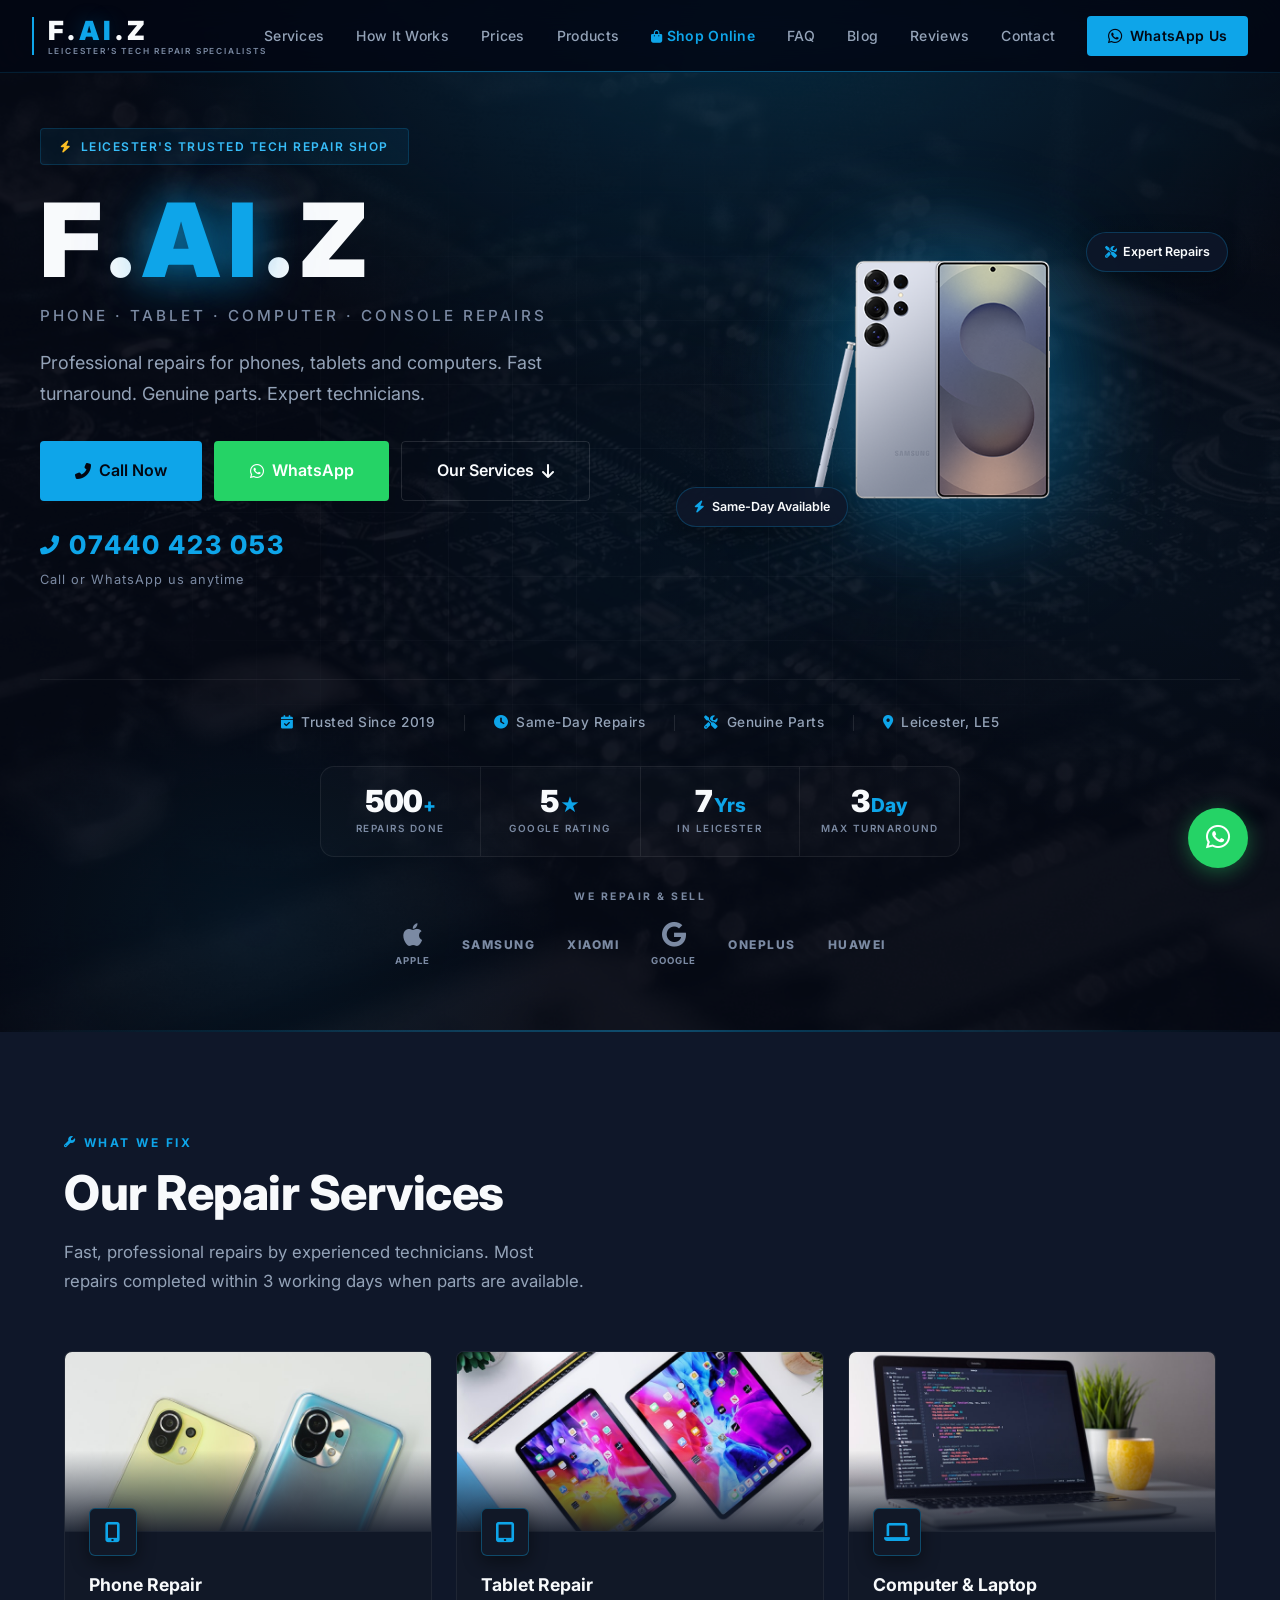
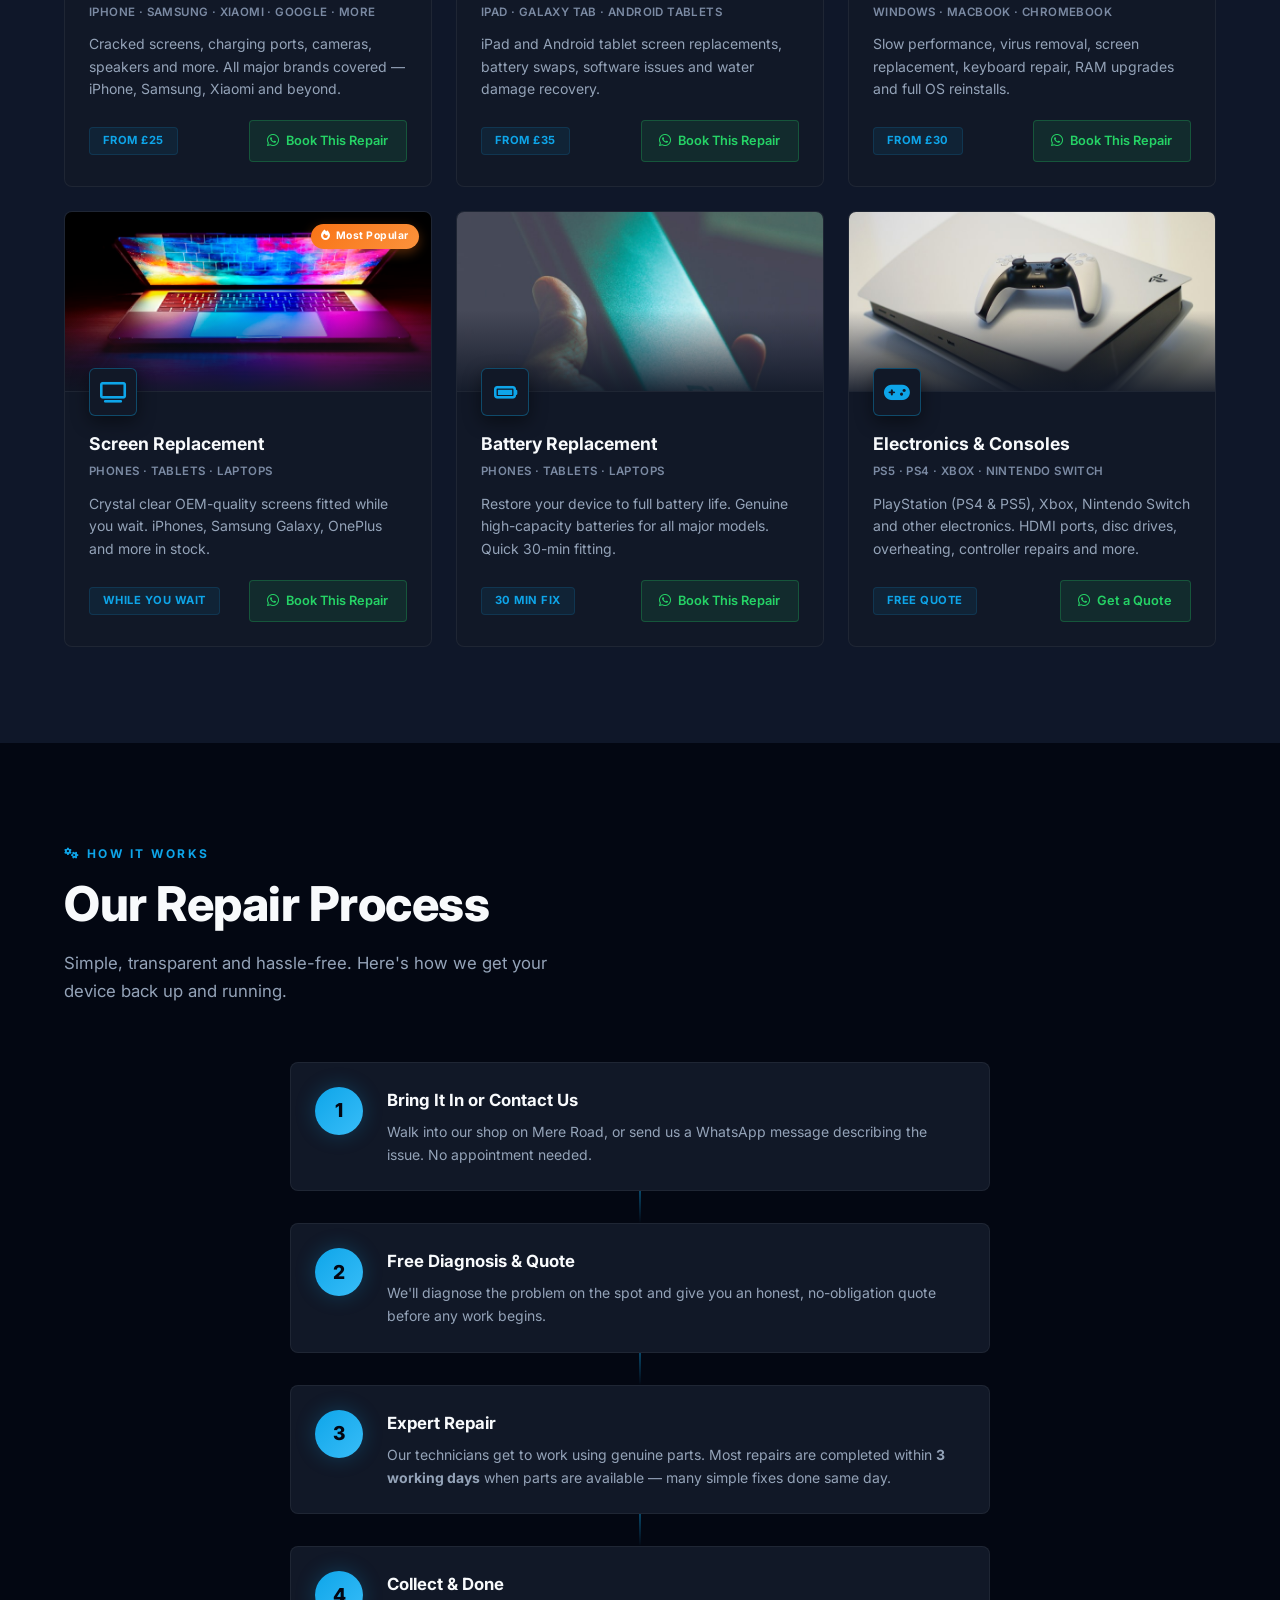
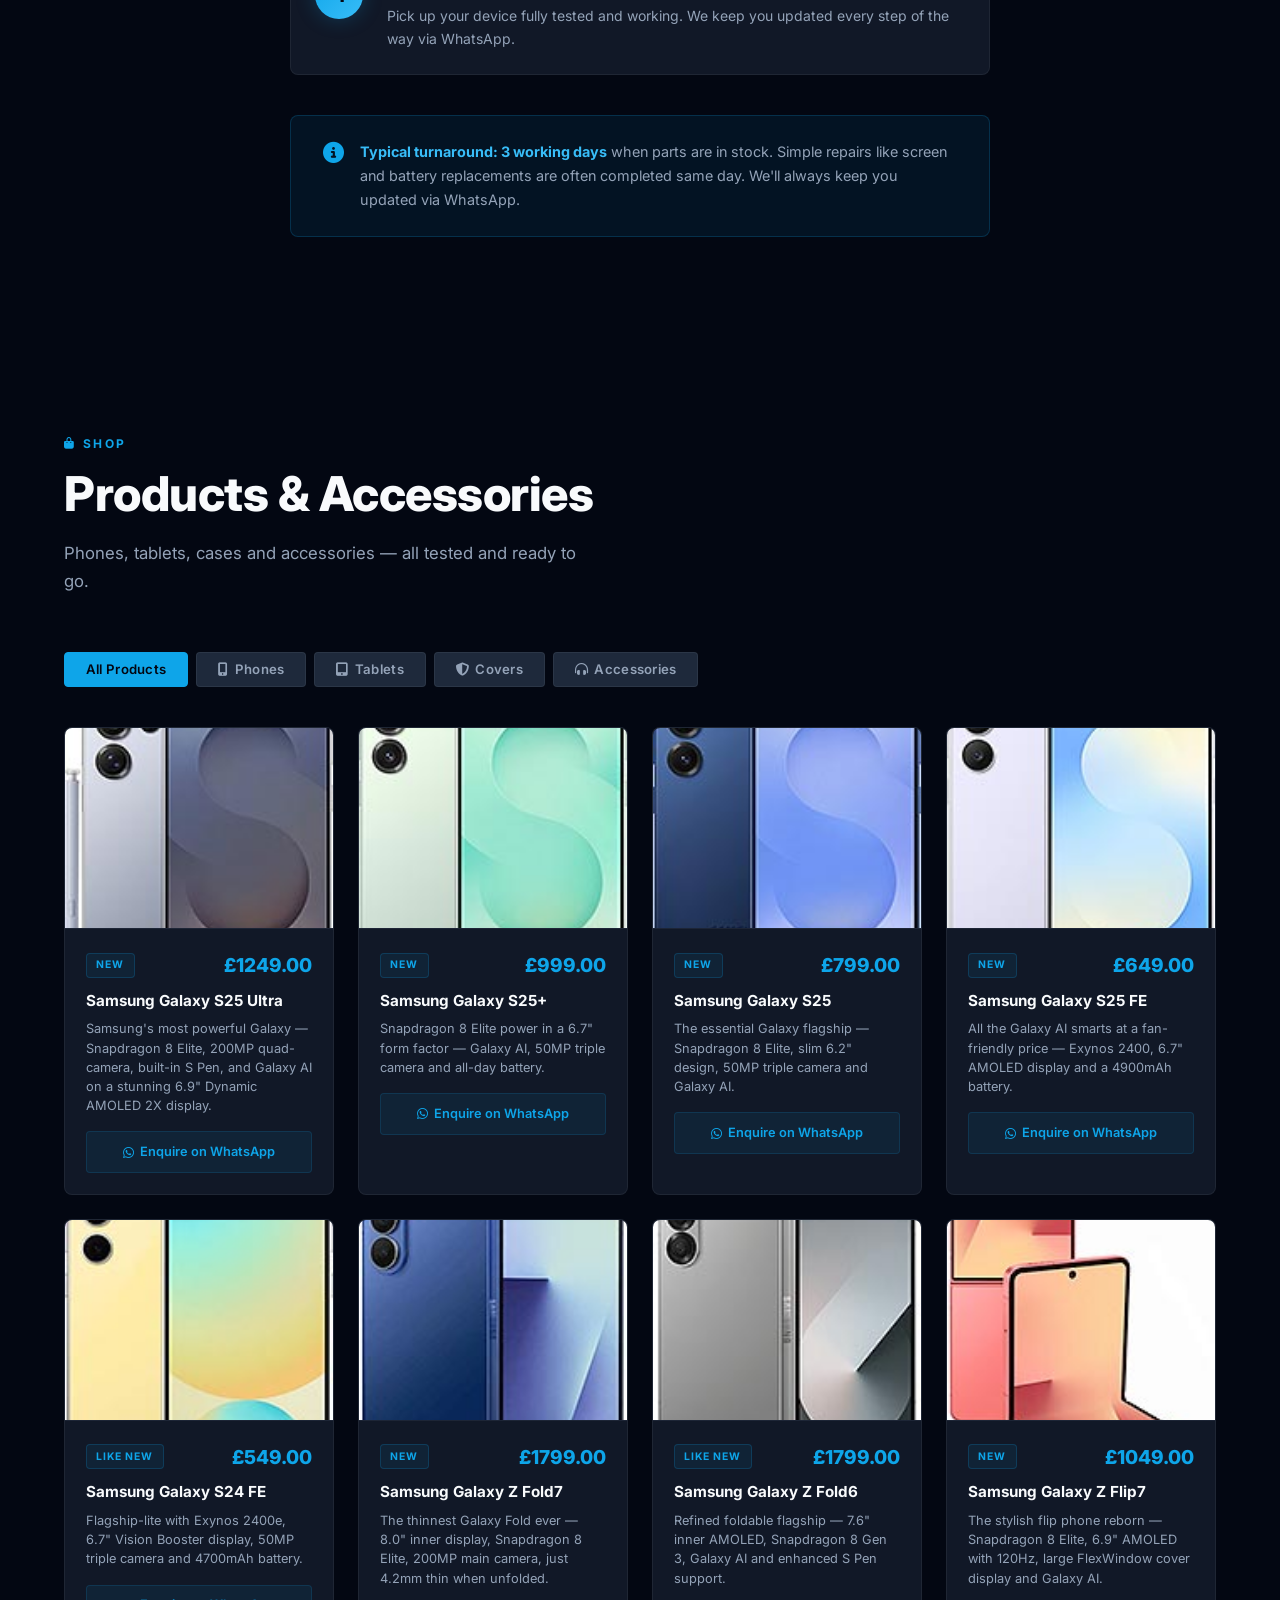
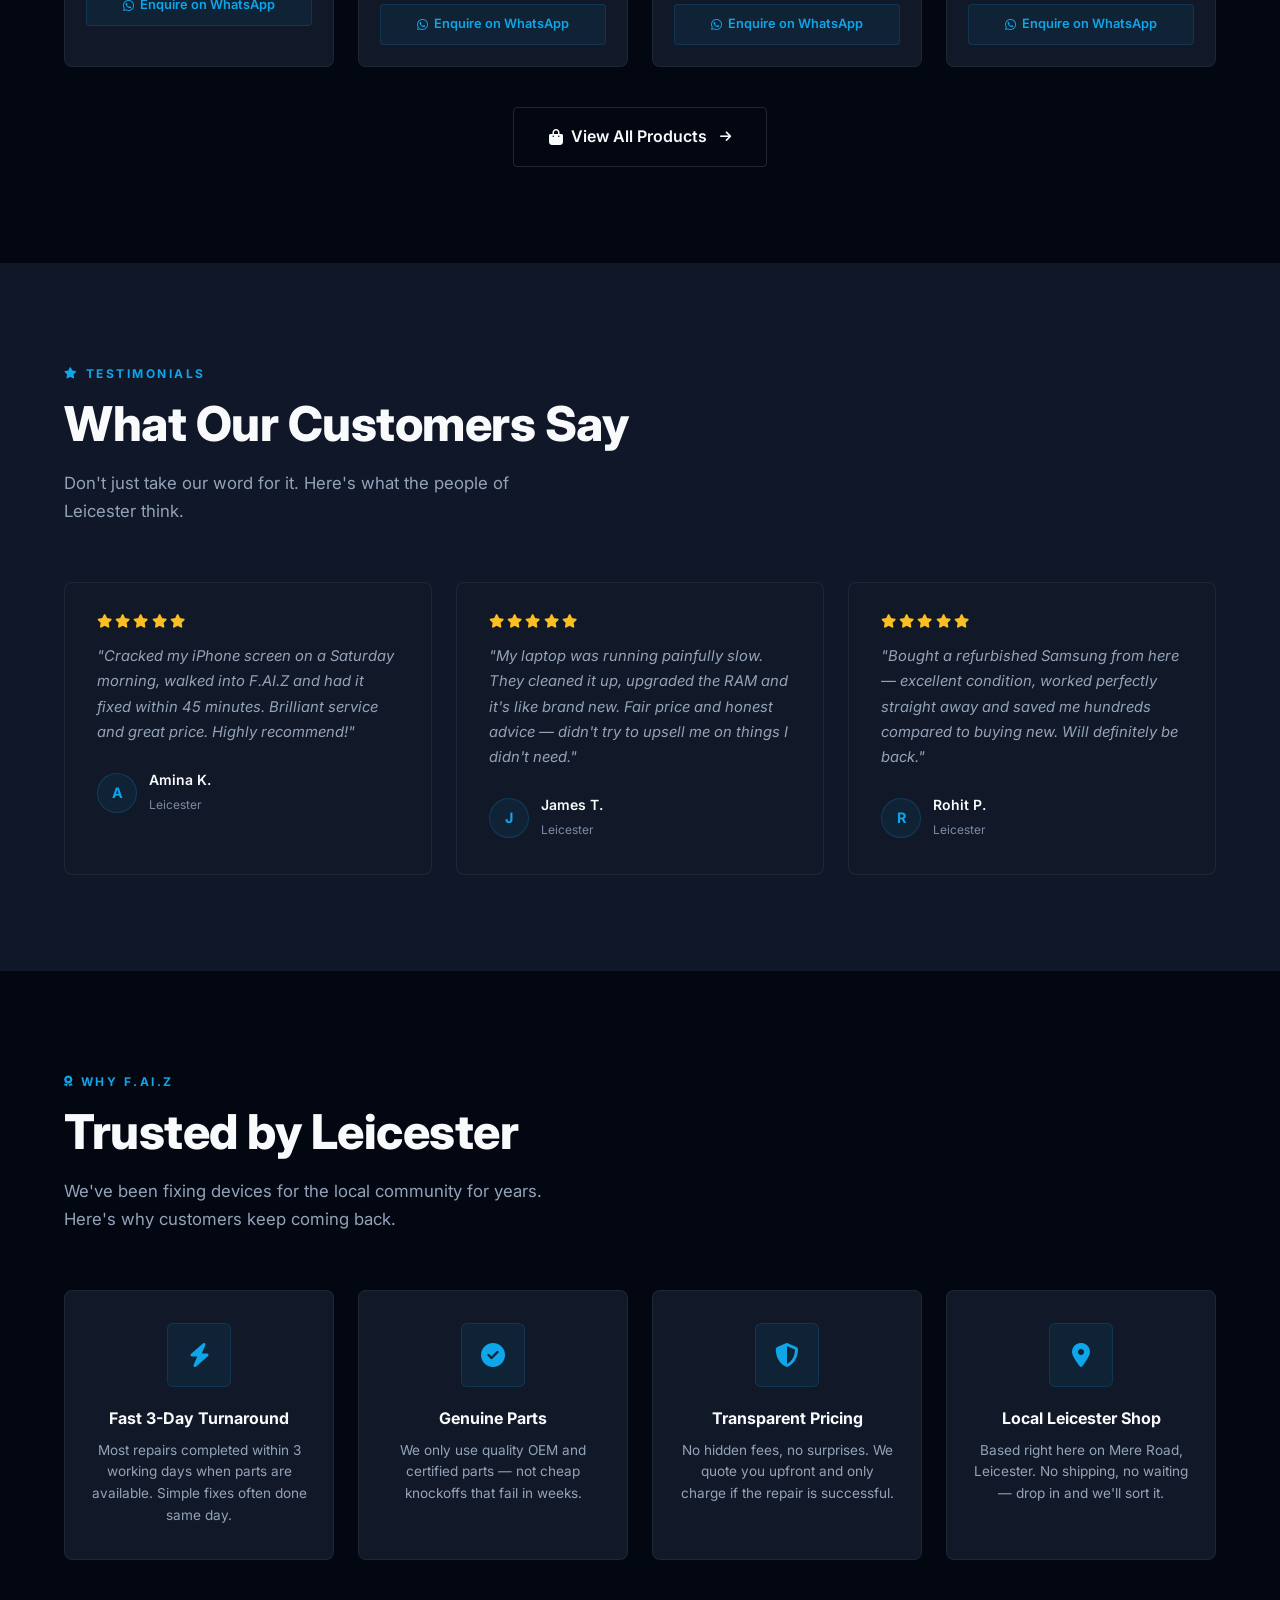
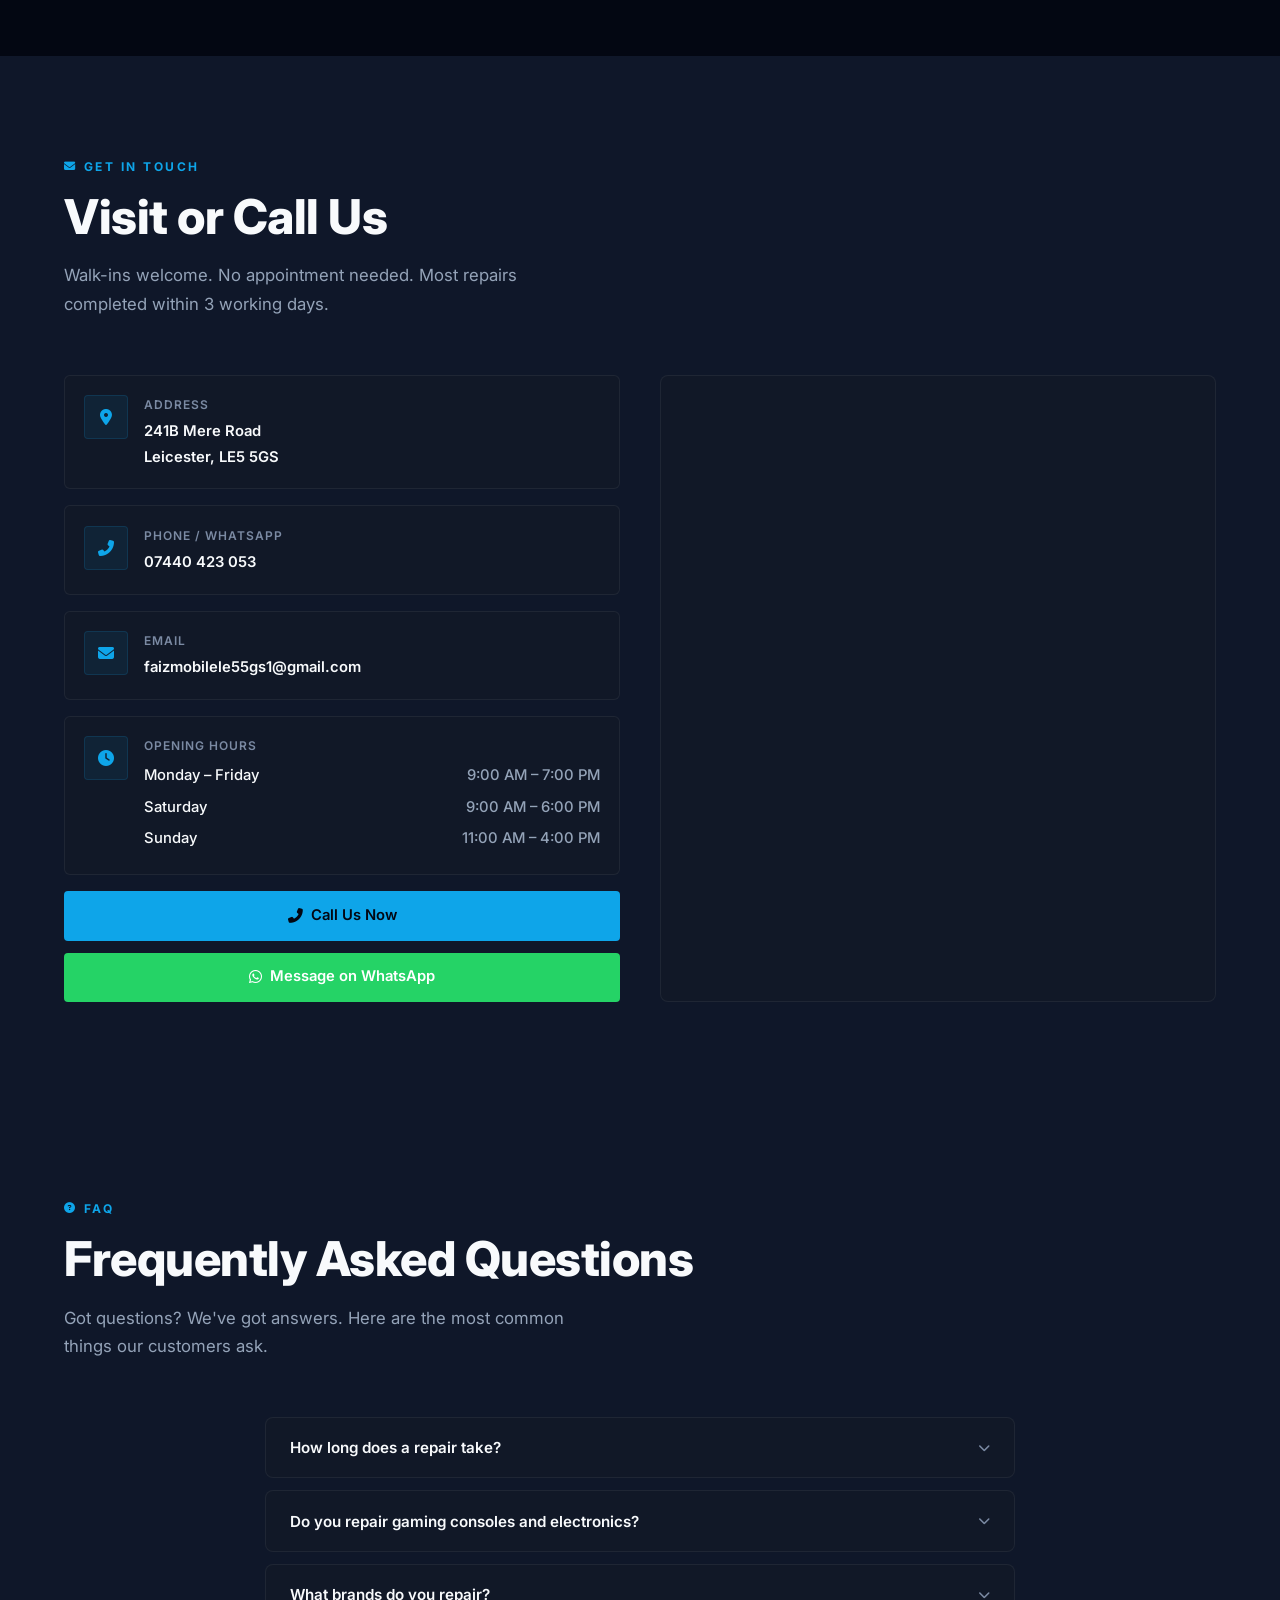
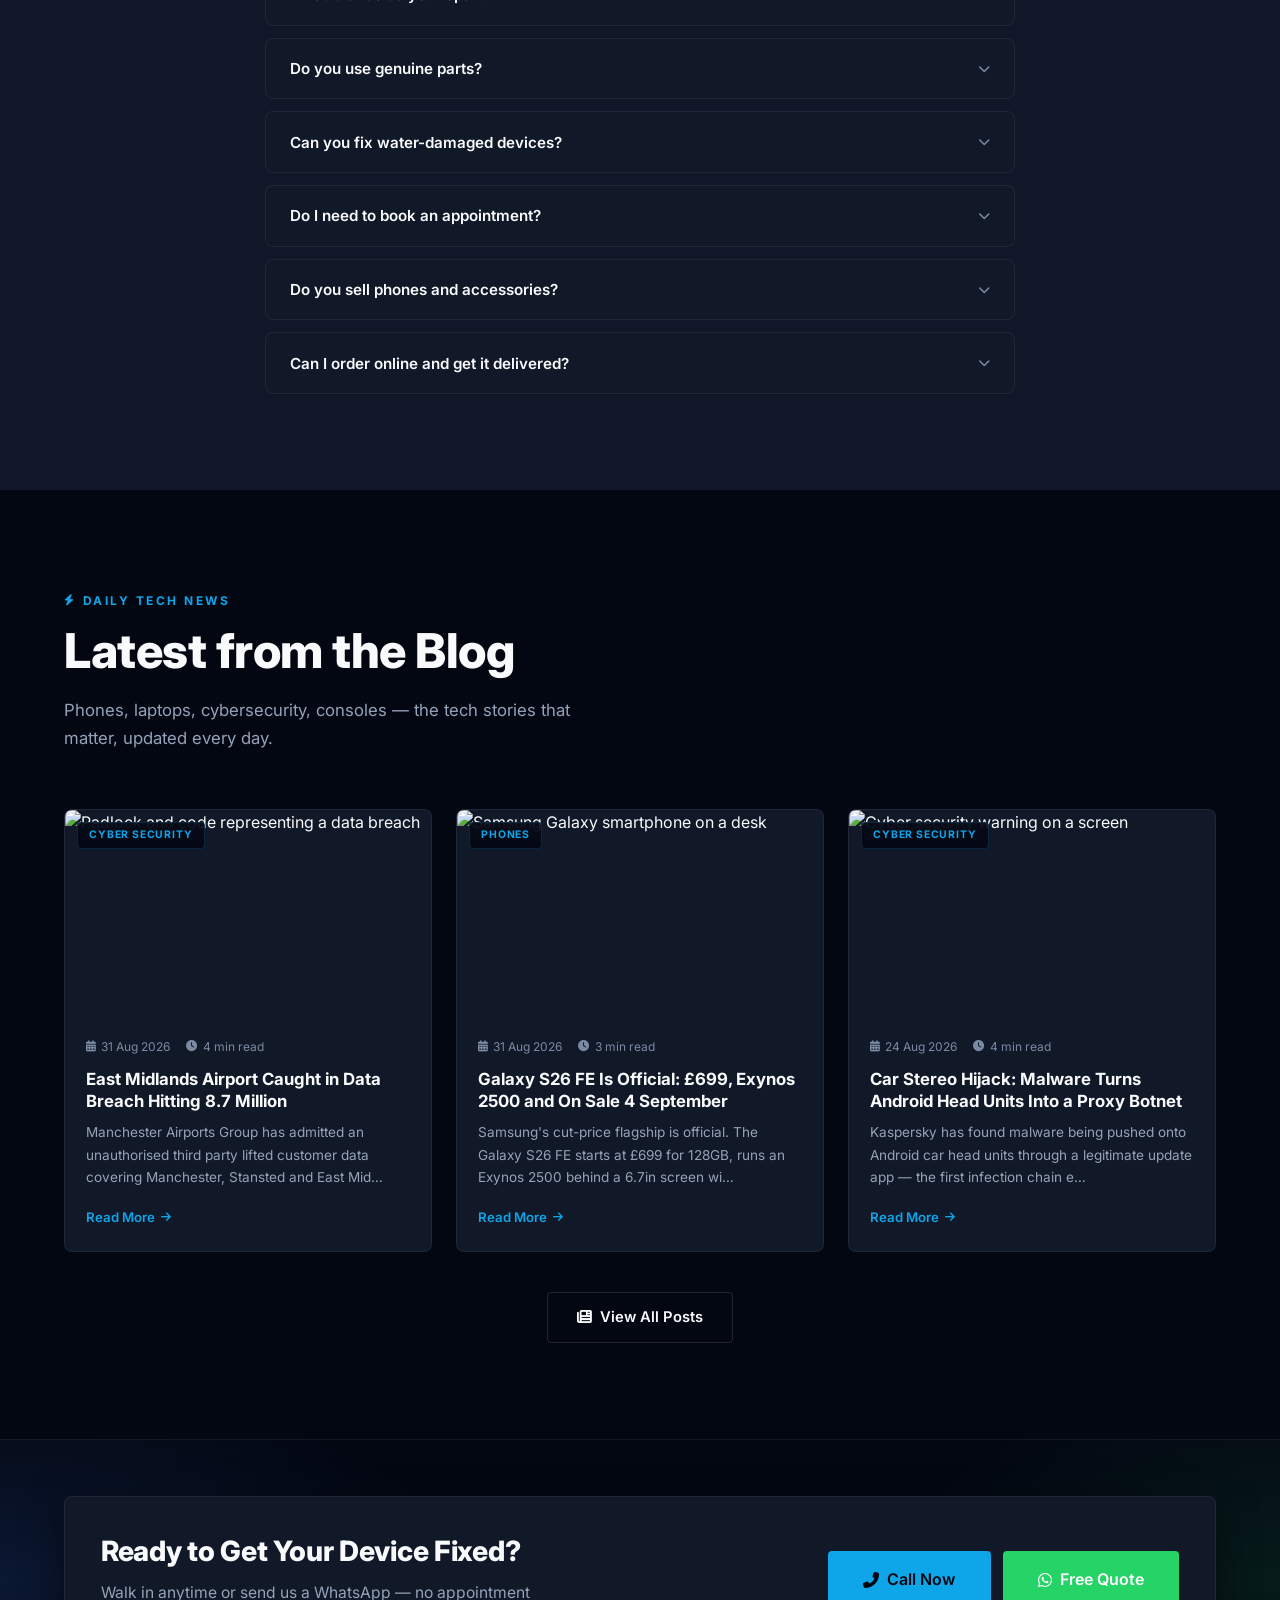
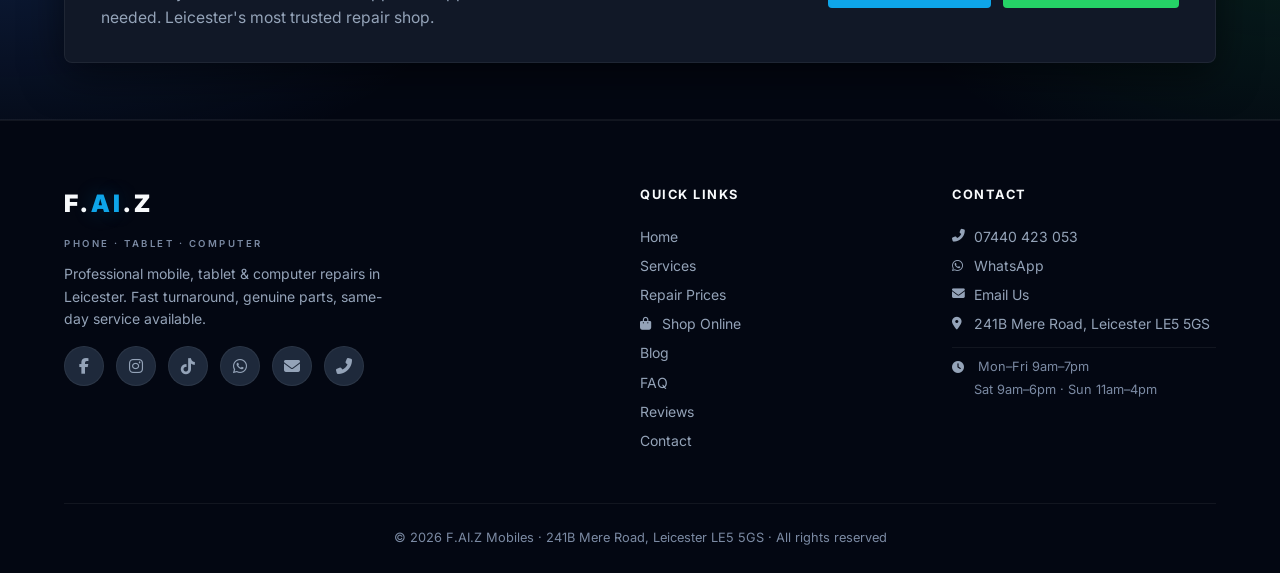
==== commit 6c8a9370: "Update version parameters for CSS and JS files" ====
--- a/index.html
+++ b/index.html
@@ -104,7 +104,7 @@
   <!-- Icons -->
   <link rel="stylesheet" href="https://cdnjs.cloudflare.com/ajax/libs/font-awesome/6.5.1/css/all.min.css" />
 
-  <link rel="stylesheet" href="style.css?v=20260903" />
+  <link rel="stylesheet" href="style.css?v=20260904" />
   <link rel="stylesheet" href="blog.css?v=20260904" />
 </head>
 <body>
@@ -920,6 +920,6 @@
   </div>
 
   <script src="script.js"></script>
-  <script src="blog.js?v=20260904"></script>
+  <script src="blog.js?v=20260904b"></script>
 </body>
 </html>
--- a/style.css
+++ b/style.css
@@ -29,7 +29,7 @@
 
   --text-primary: #f8fafc;
   --text-secondary: #94a3b8;
-  --text-muted: #64748b;
+  --text-muted: #7b8aa3; /* was #64748b — failed WCAG AA (3.7:1) on cards; now 5.1:1 */
 
   --radius-sm: 4px;
   --radius-md: 6px;
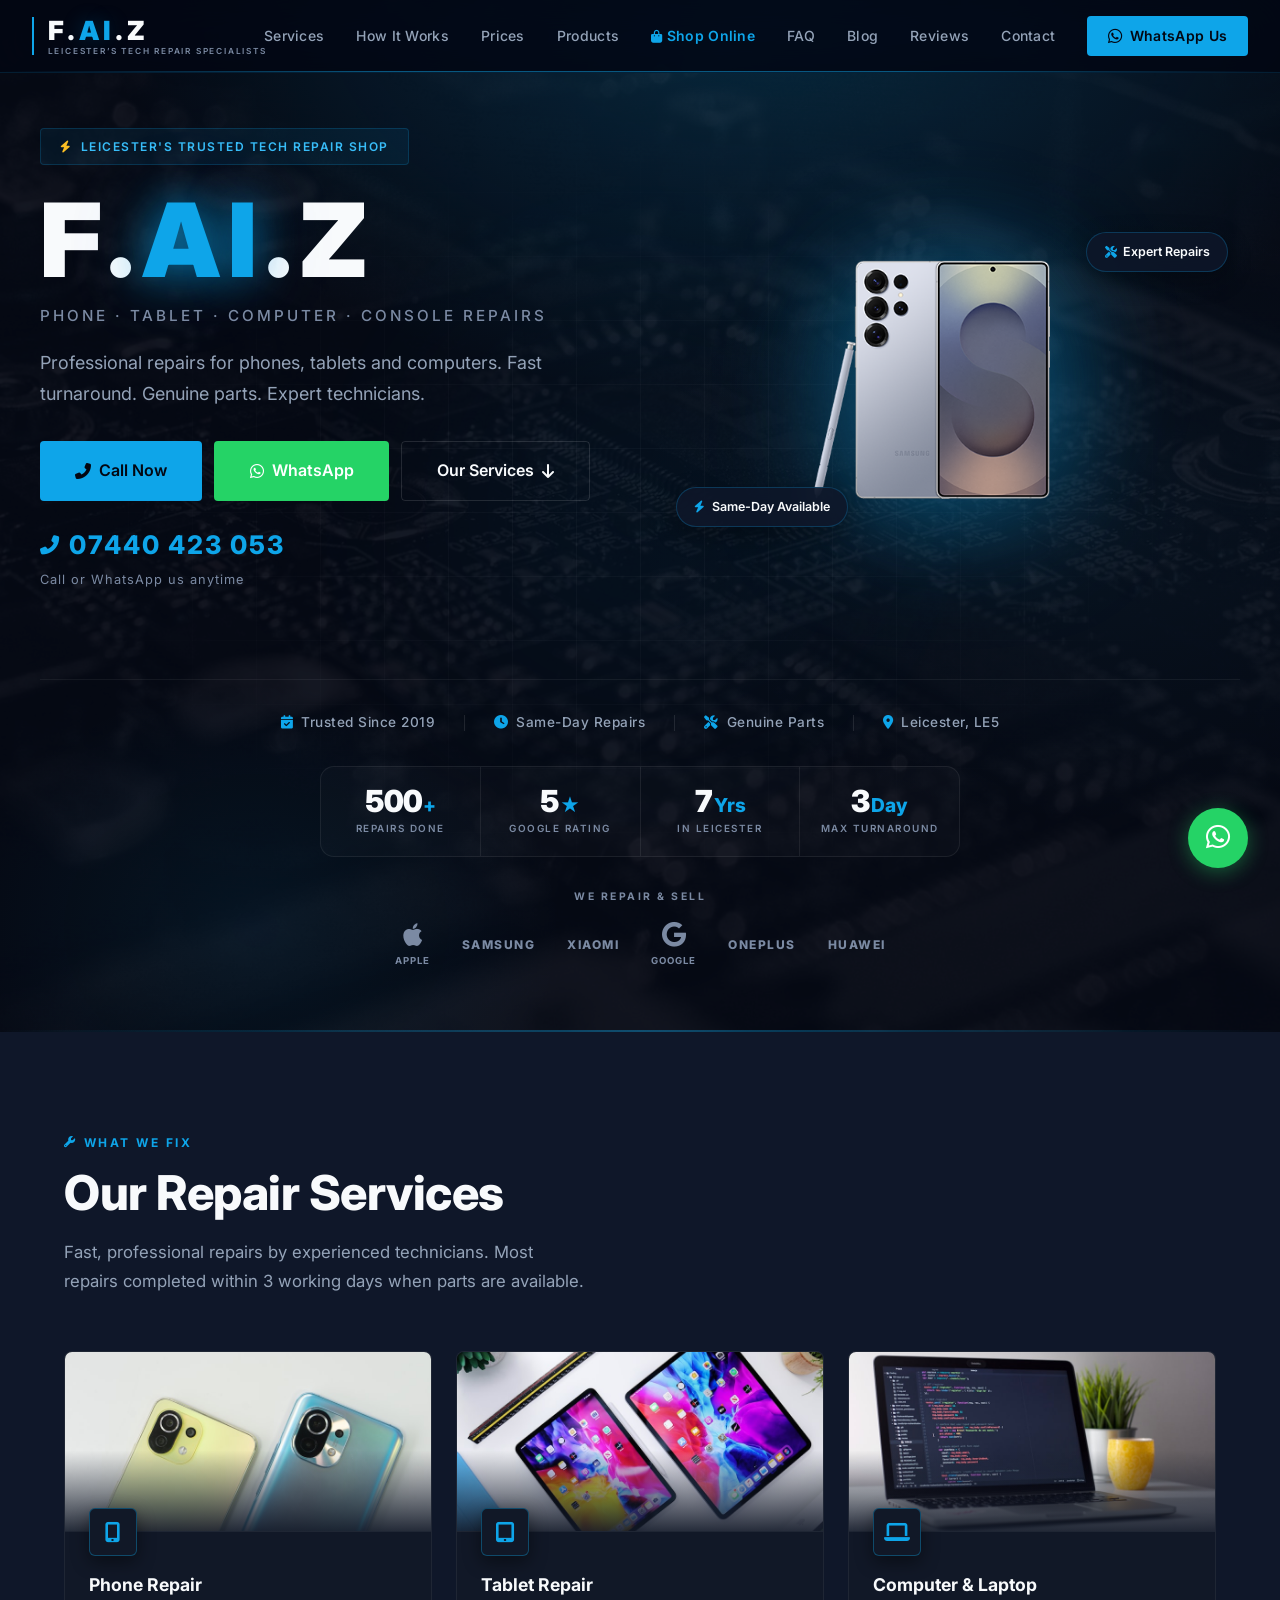
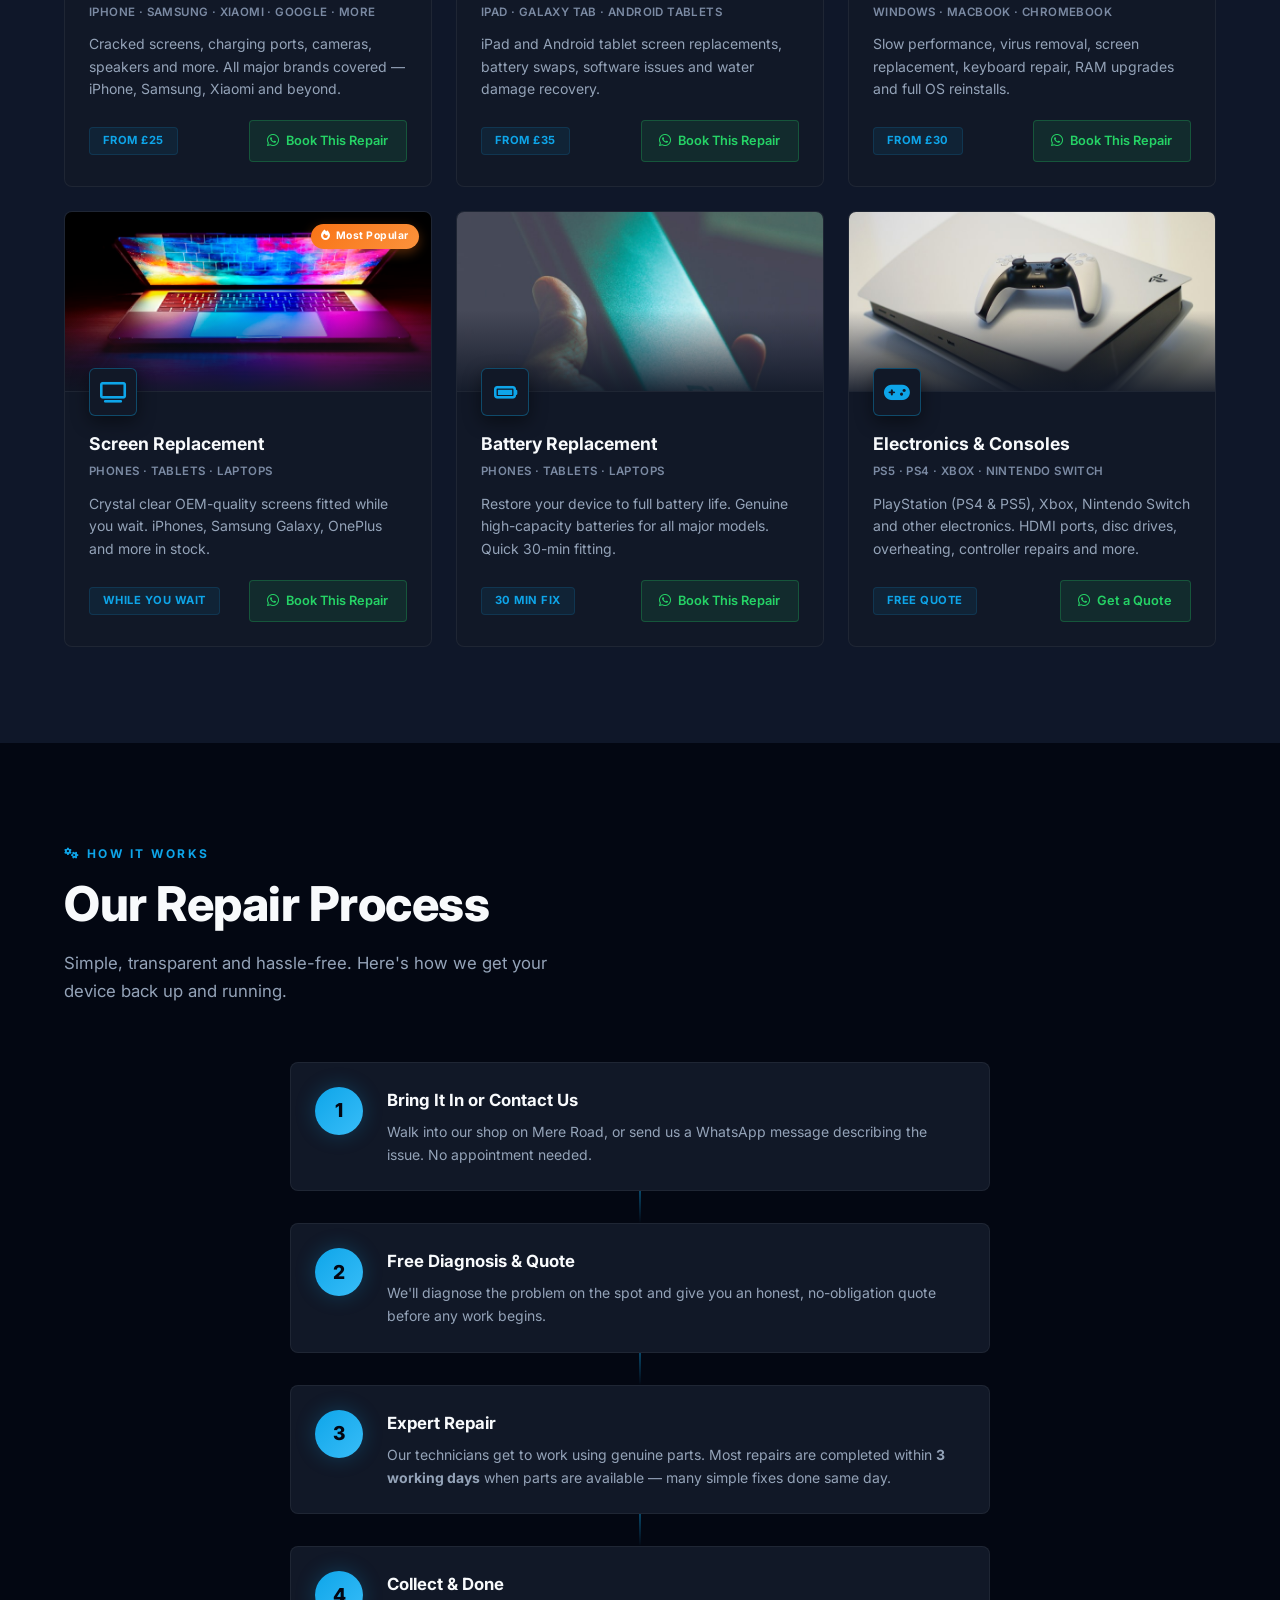
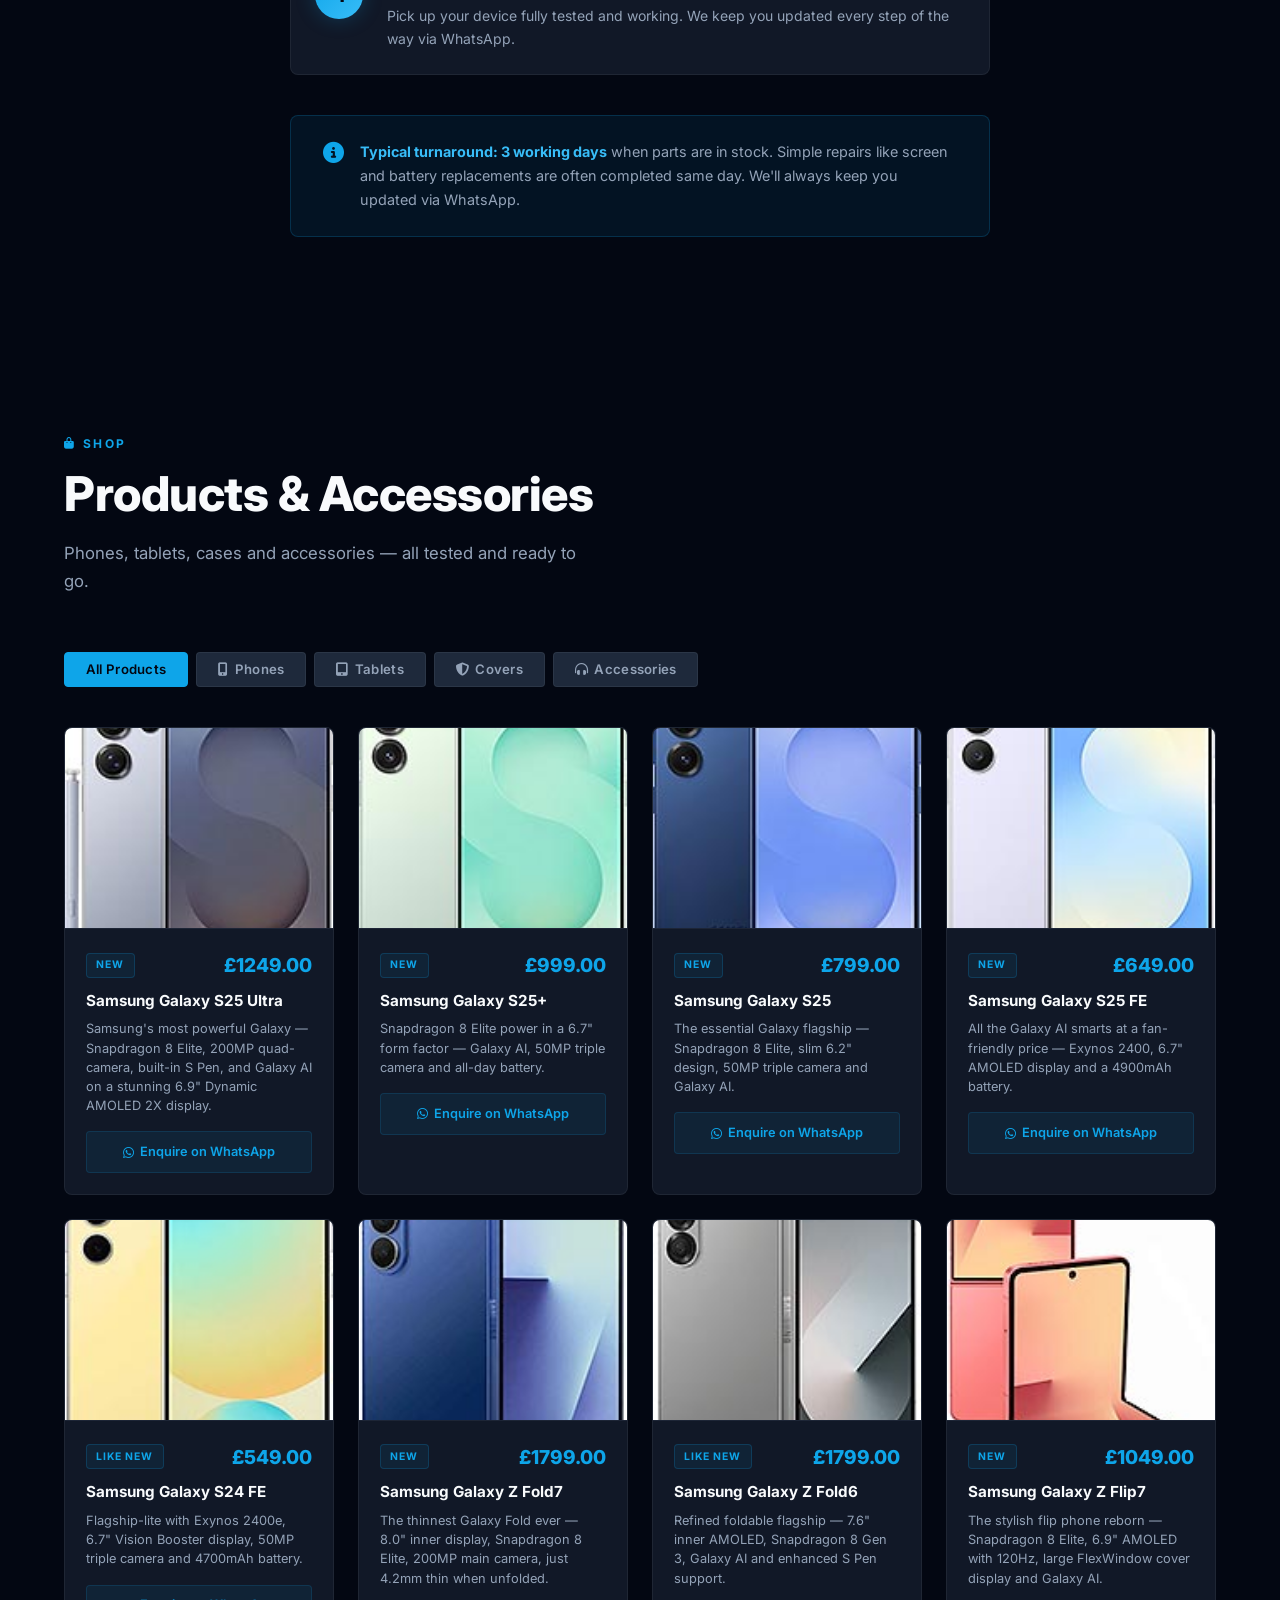
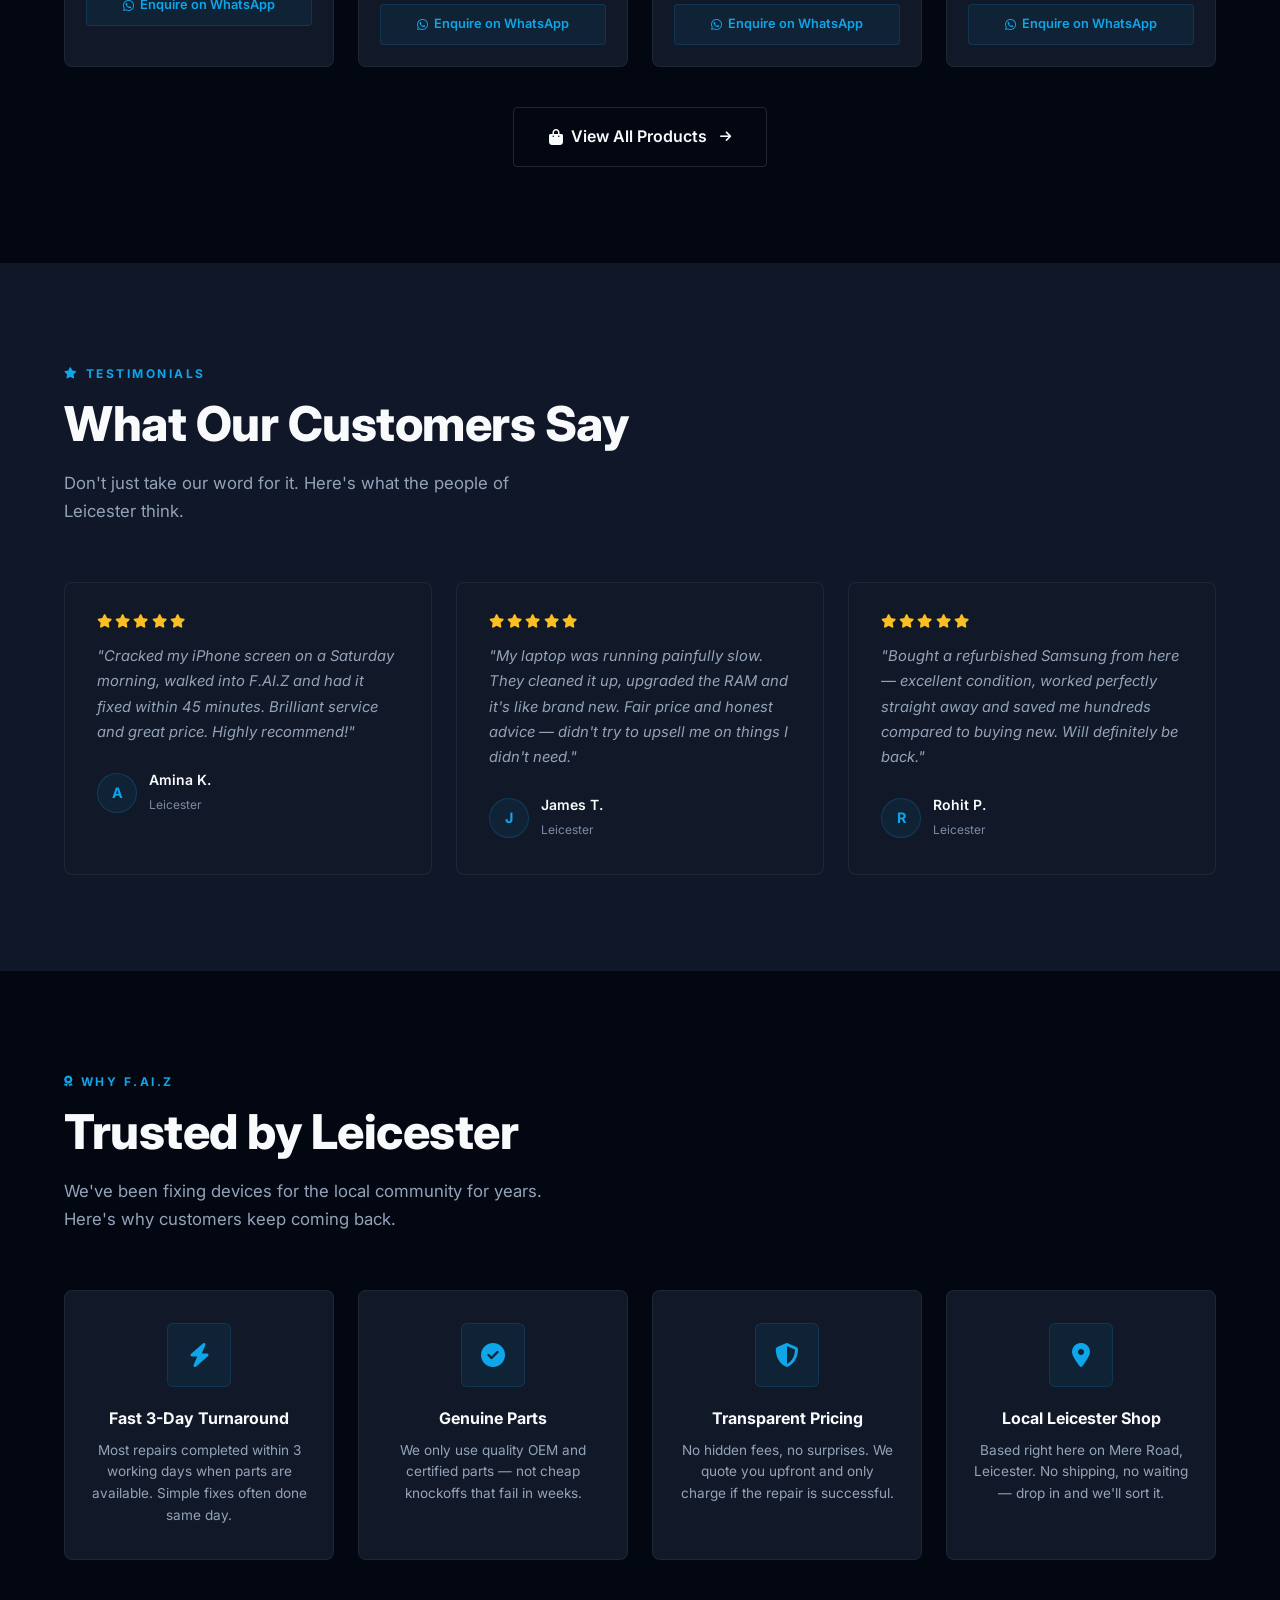
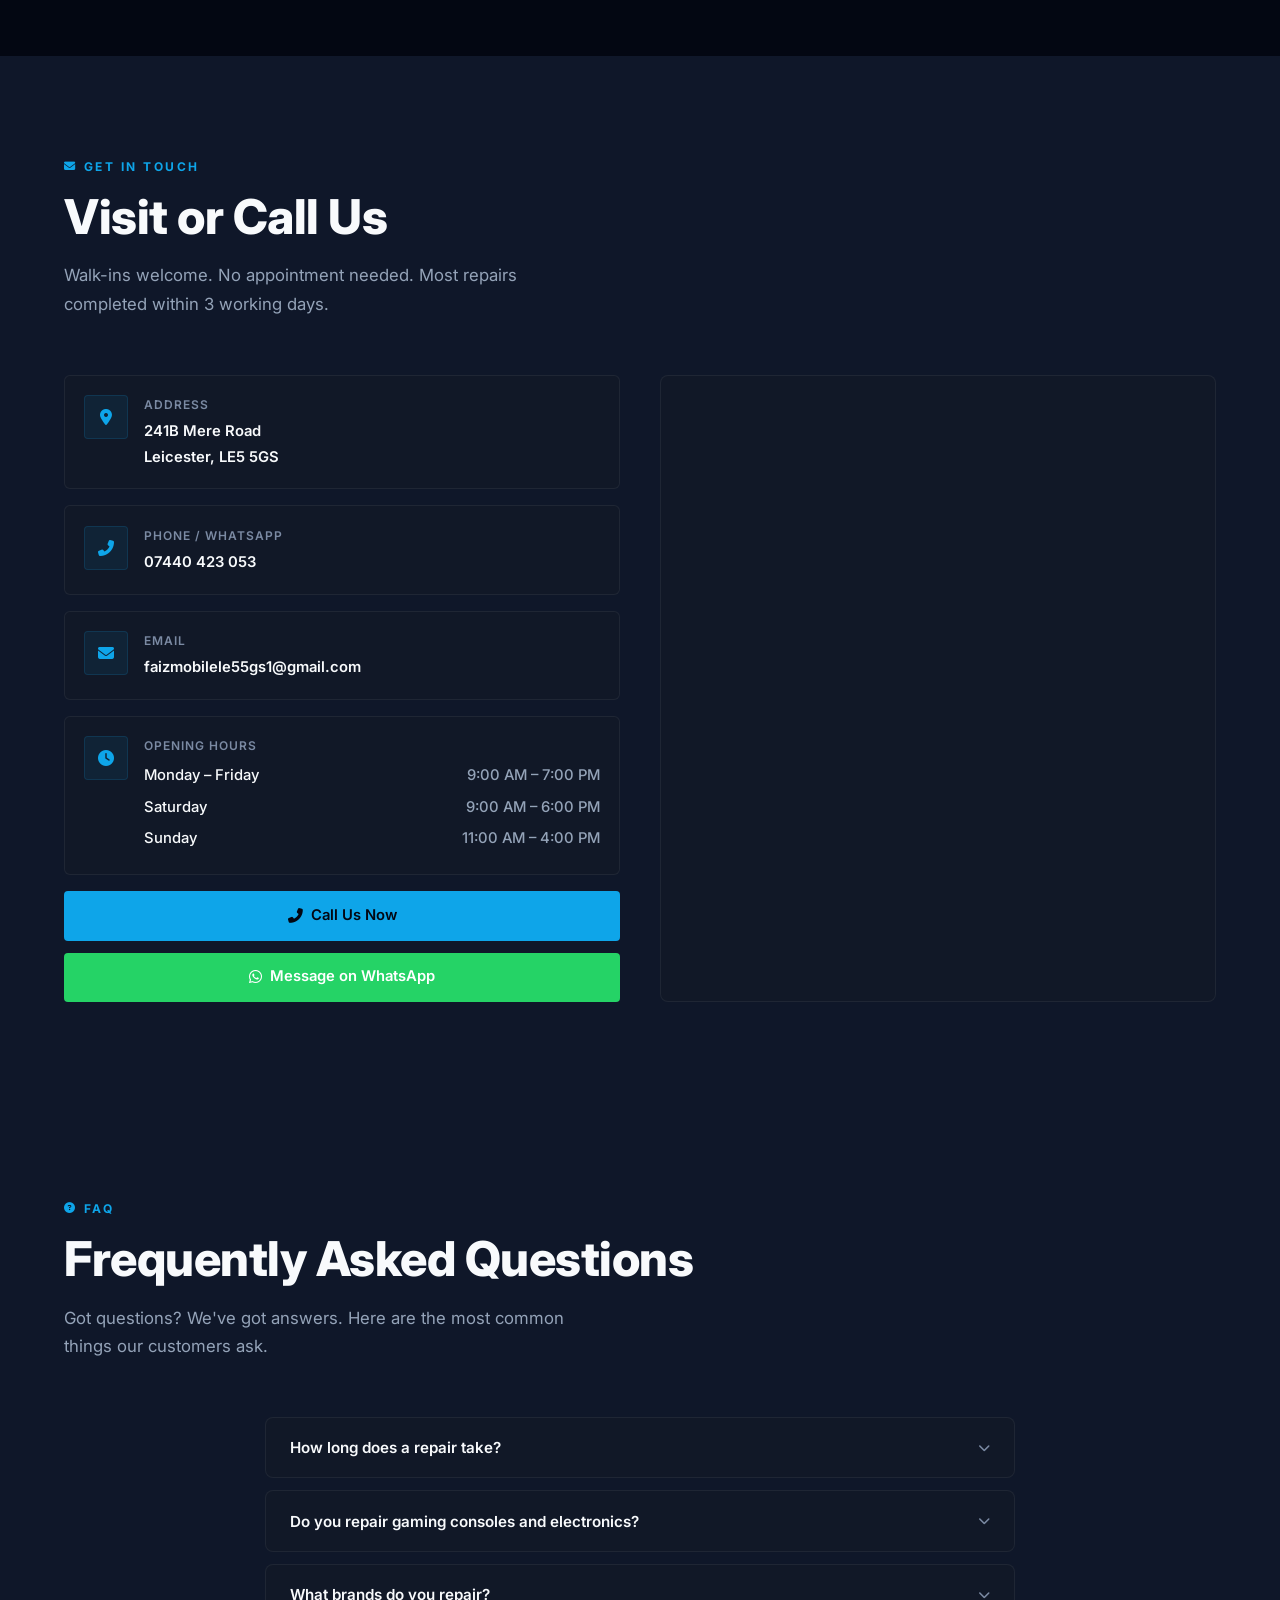
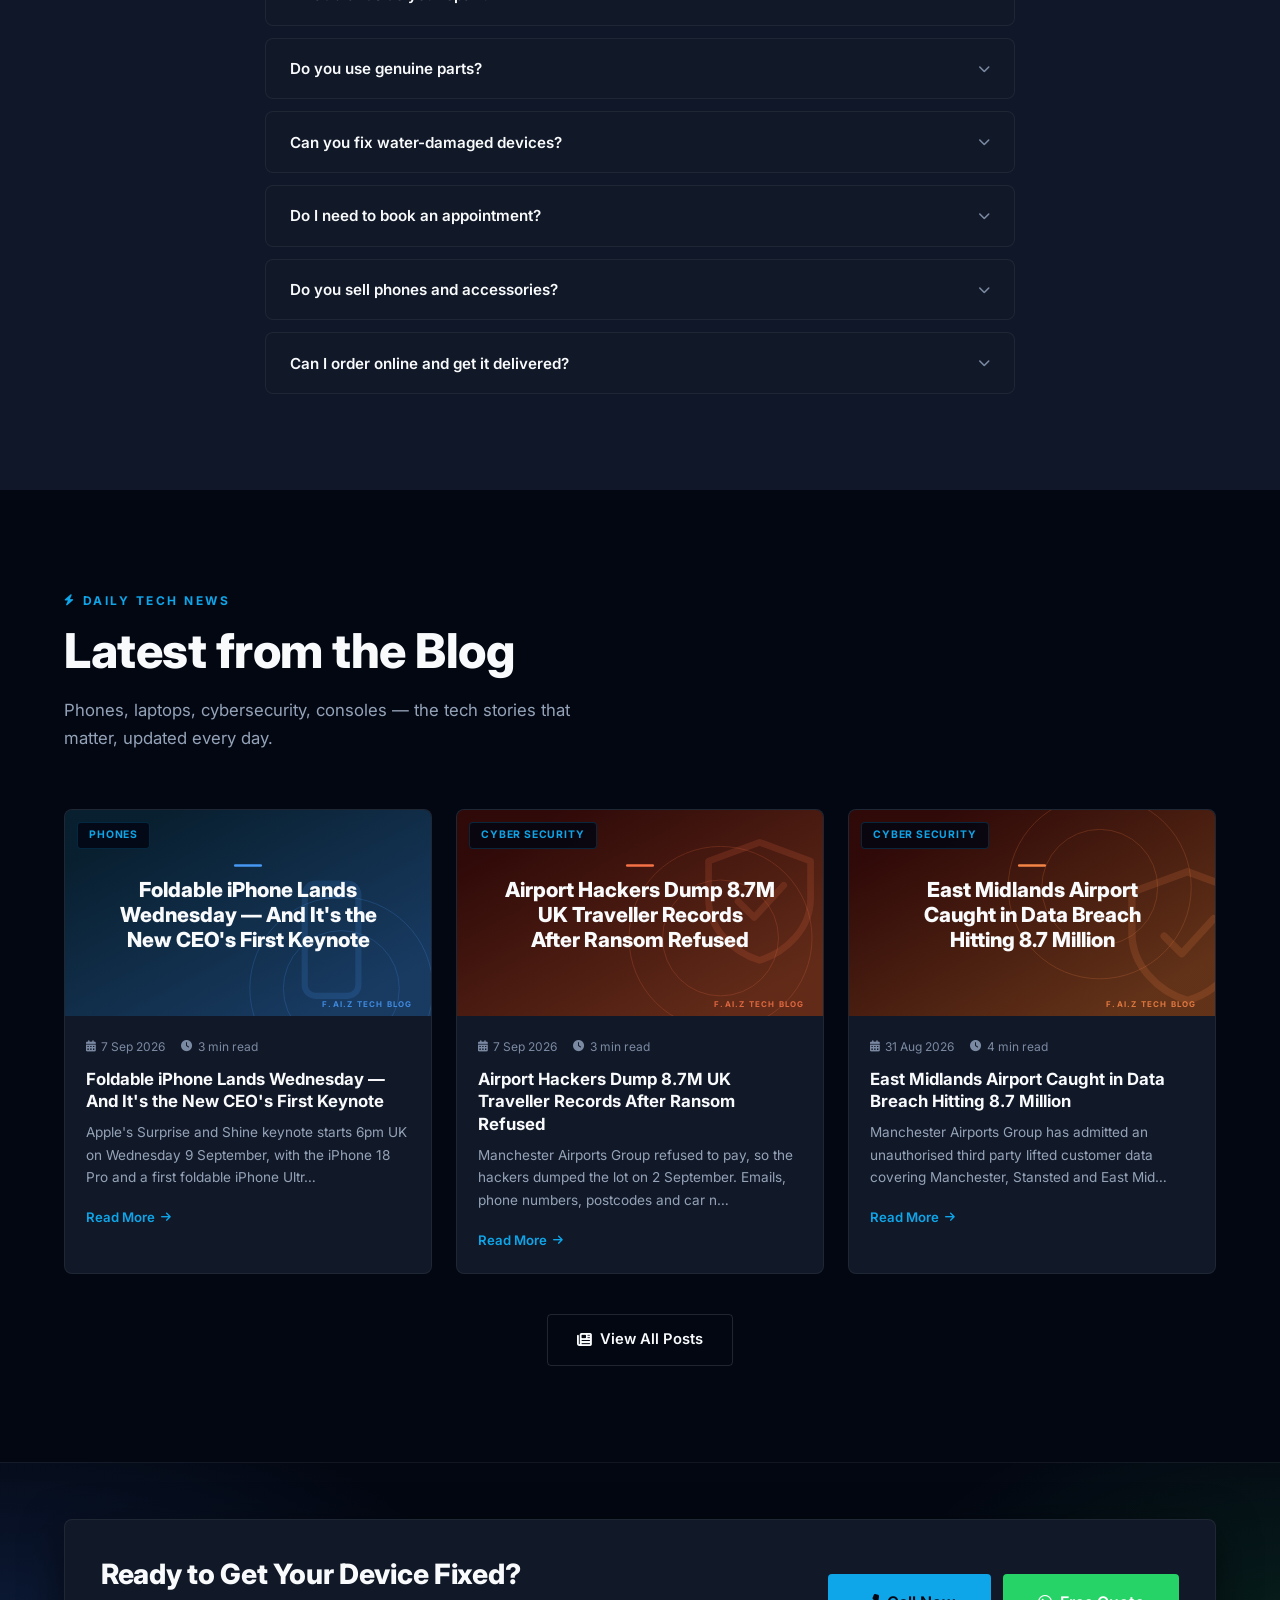
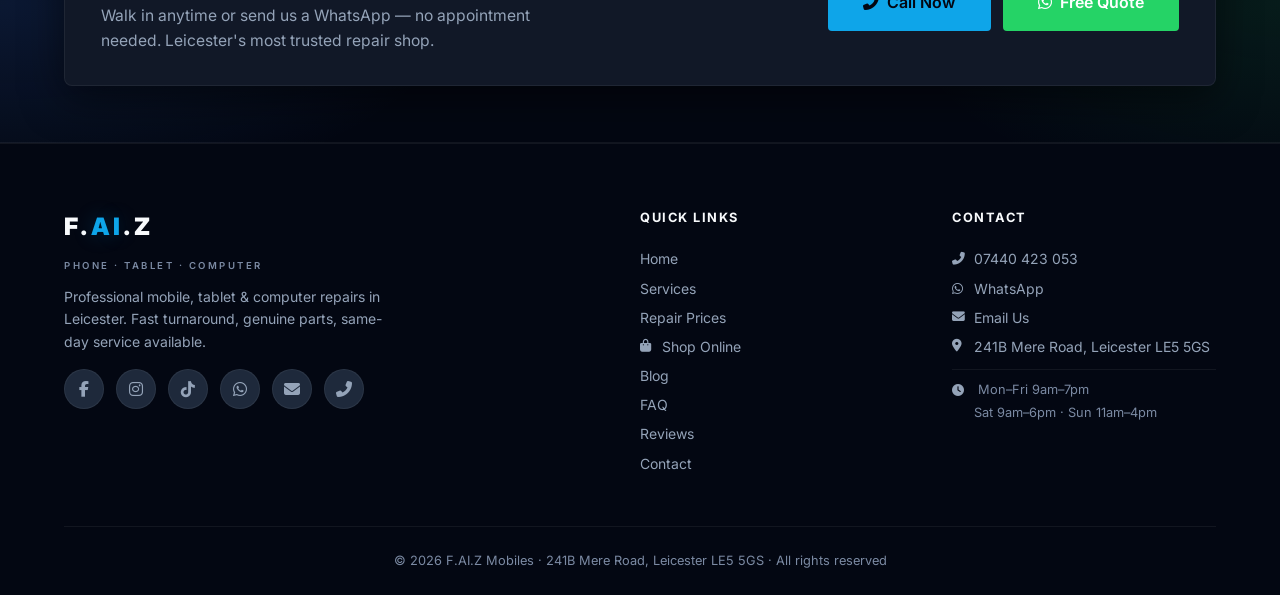
==== commit e2ce58be: "chore(home): bump blog.css/blog.js cache version to 20260912" ====
--- a/index.html
+++ b/index.html
@@ -105,7 +105,7 @@
   <link rel="stylesheet" href="https://cdnjs.cloudflare.com/ajax/libs/font-awesome/6.5.1/css/all.min.css" />
 
   <link rel="stylesheet" href="style.css?v=20260904" />
-  <link rel="stylesheet" href="blog.css?v=20260904" />
+  <link rel="stylesheet" href="blog.css?v=20260912" />
 </head>
 <body>
 
@@ -920,6 +920,6 @@
   </div>
 
   <script src="script.js"></script>
-  <script src="blog.js?v=20260904b"></script>
+  <script src="blog.js?v=20260912"></script>
 </body>
 </html>
--- a/blog.css
+++ b/blog.css
@@ -132,3 +132,24 @@
 .blog-load-more p { color: var(--text-muted); font-size: 0.85rem; margin: 0 0 1rem; }
 .blog-load-more p strong { color: var(--text-secondary); }
 .blog-load-more .btn { min-width: 200px; justify-content: center; }
+
+/* =====================================================
+   GENERATED POST COVERS (Sep 2026)
+   Each post renders an inline SVG built from its title/category/id
+   (see FaizCover in blog.js) instead of a shared stock photo.
+   Used in blog grid, featured card, and the homepage blog strip.
+   ===================================================== */
+.post-cover {
+  width: 100%;
+  height: 100%;
+  display: block;
+  transition: transform 0.45s ease;
+}
+.blog-card-item:hover .post-cover,
+.blog-featured-card:hover .post-cover,
+.blog-card:hover .post-cover {
+  transform: scale(1.05);
+}
+@media (prefers-reduced-motion: reduce) {
+  .post-cover { transition: none; }
+}
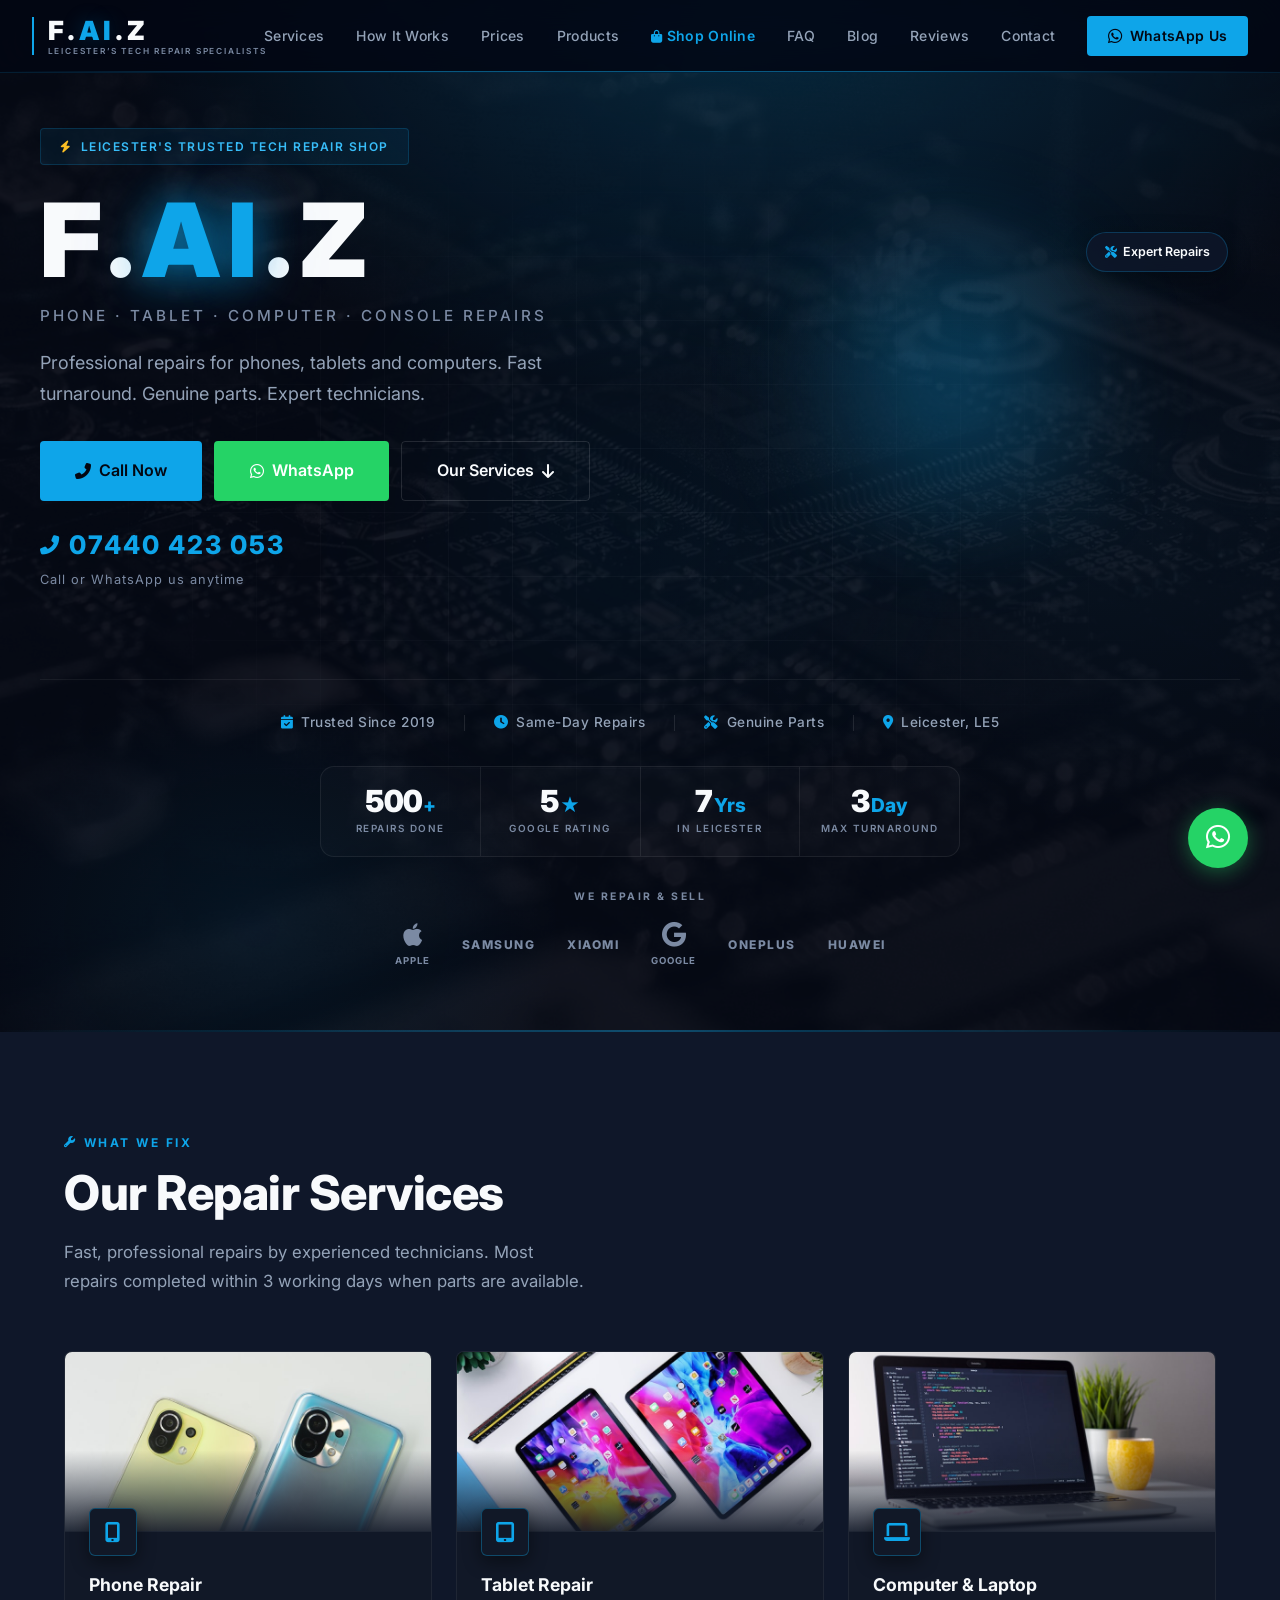
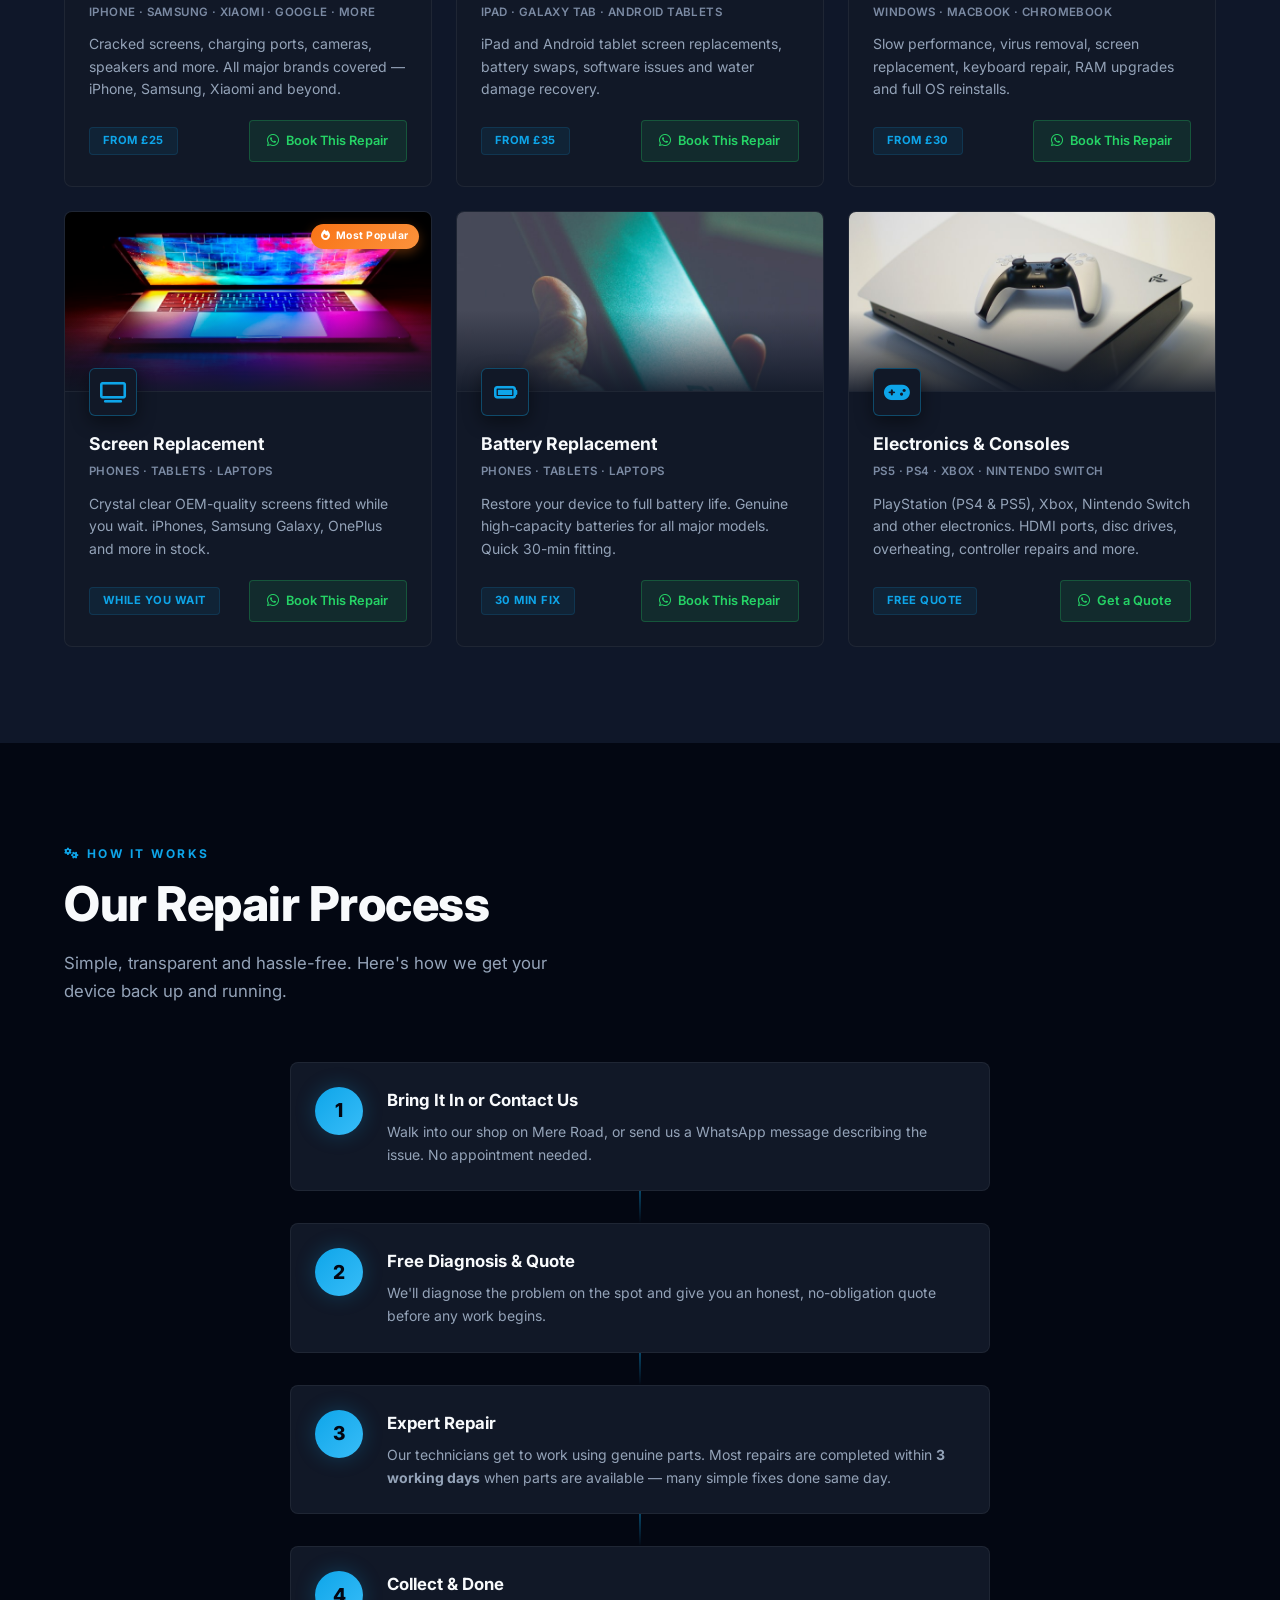
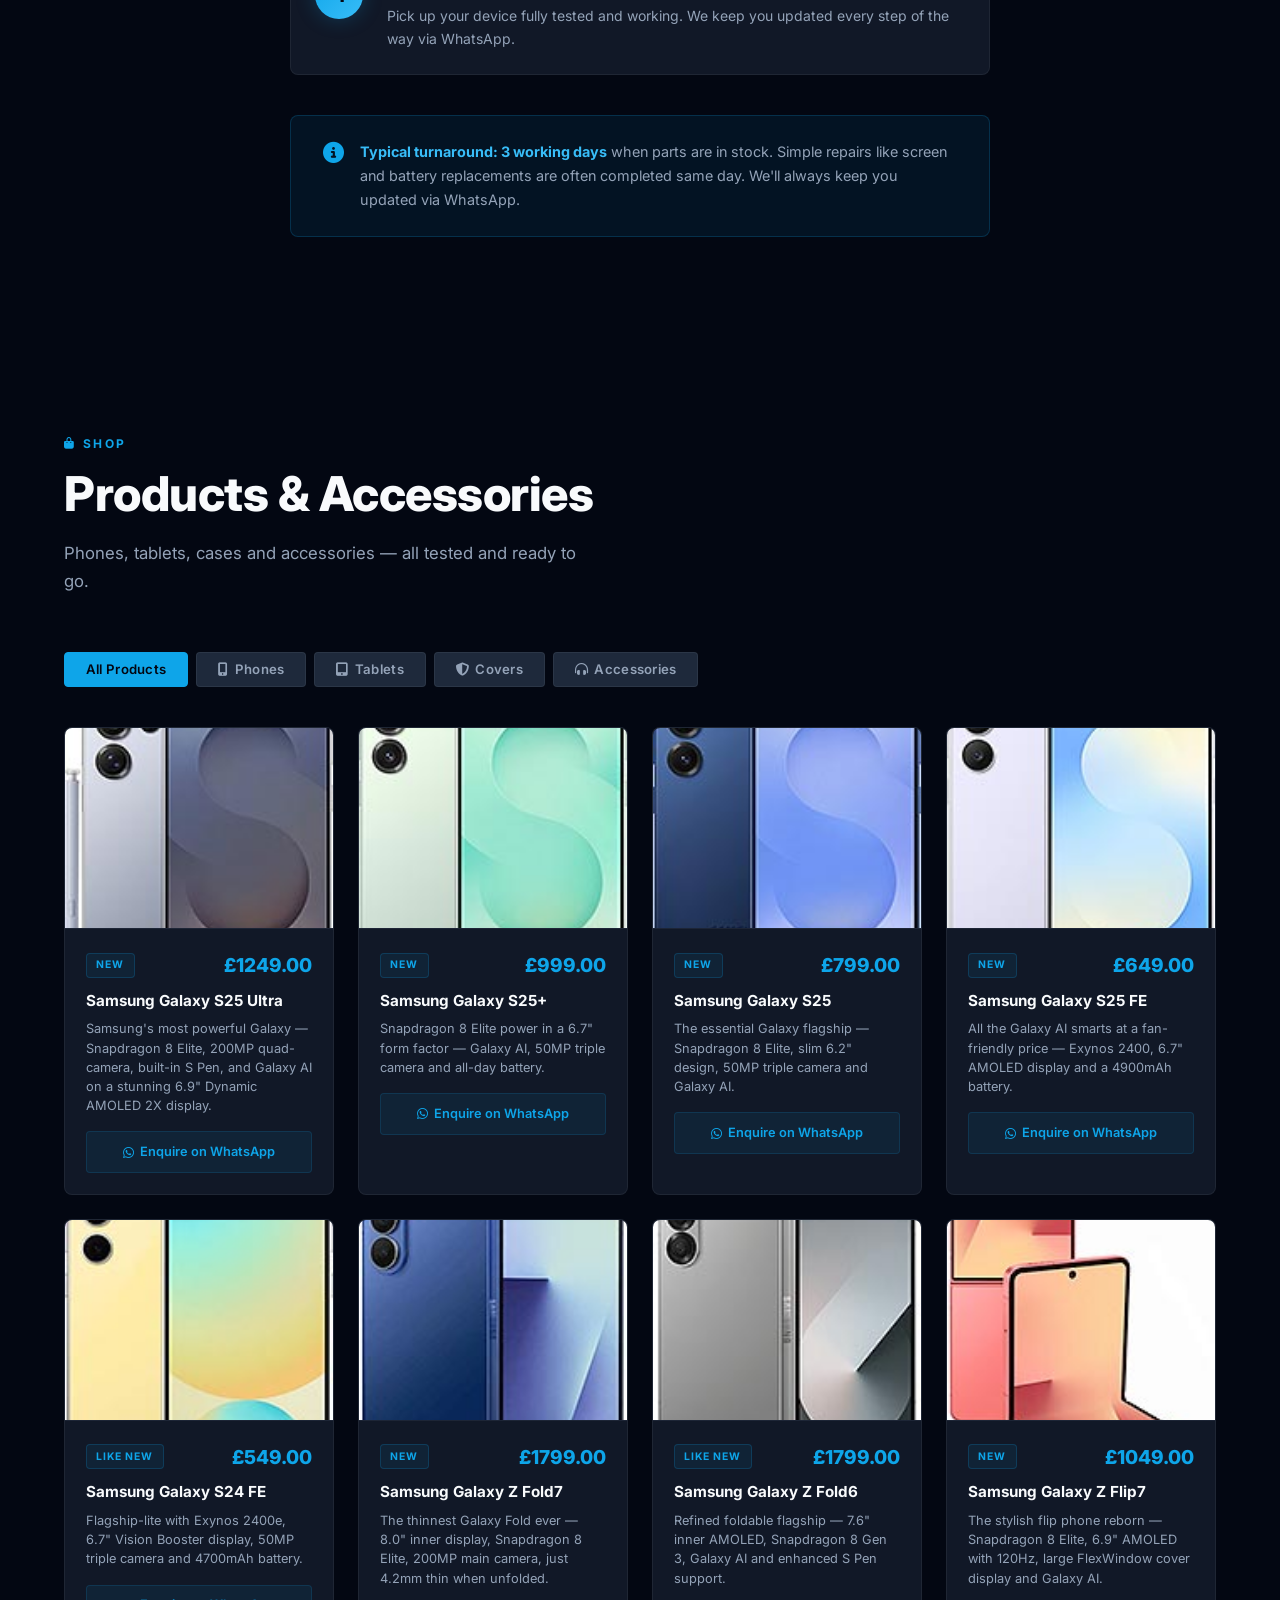
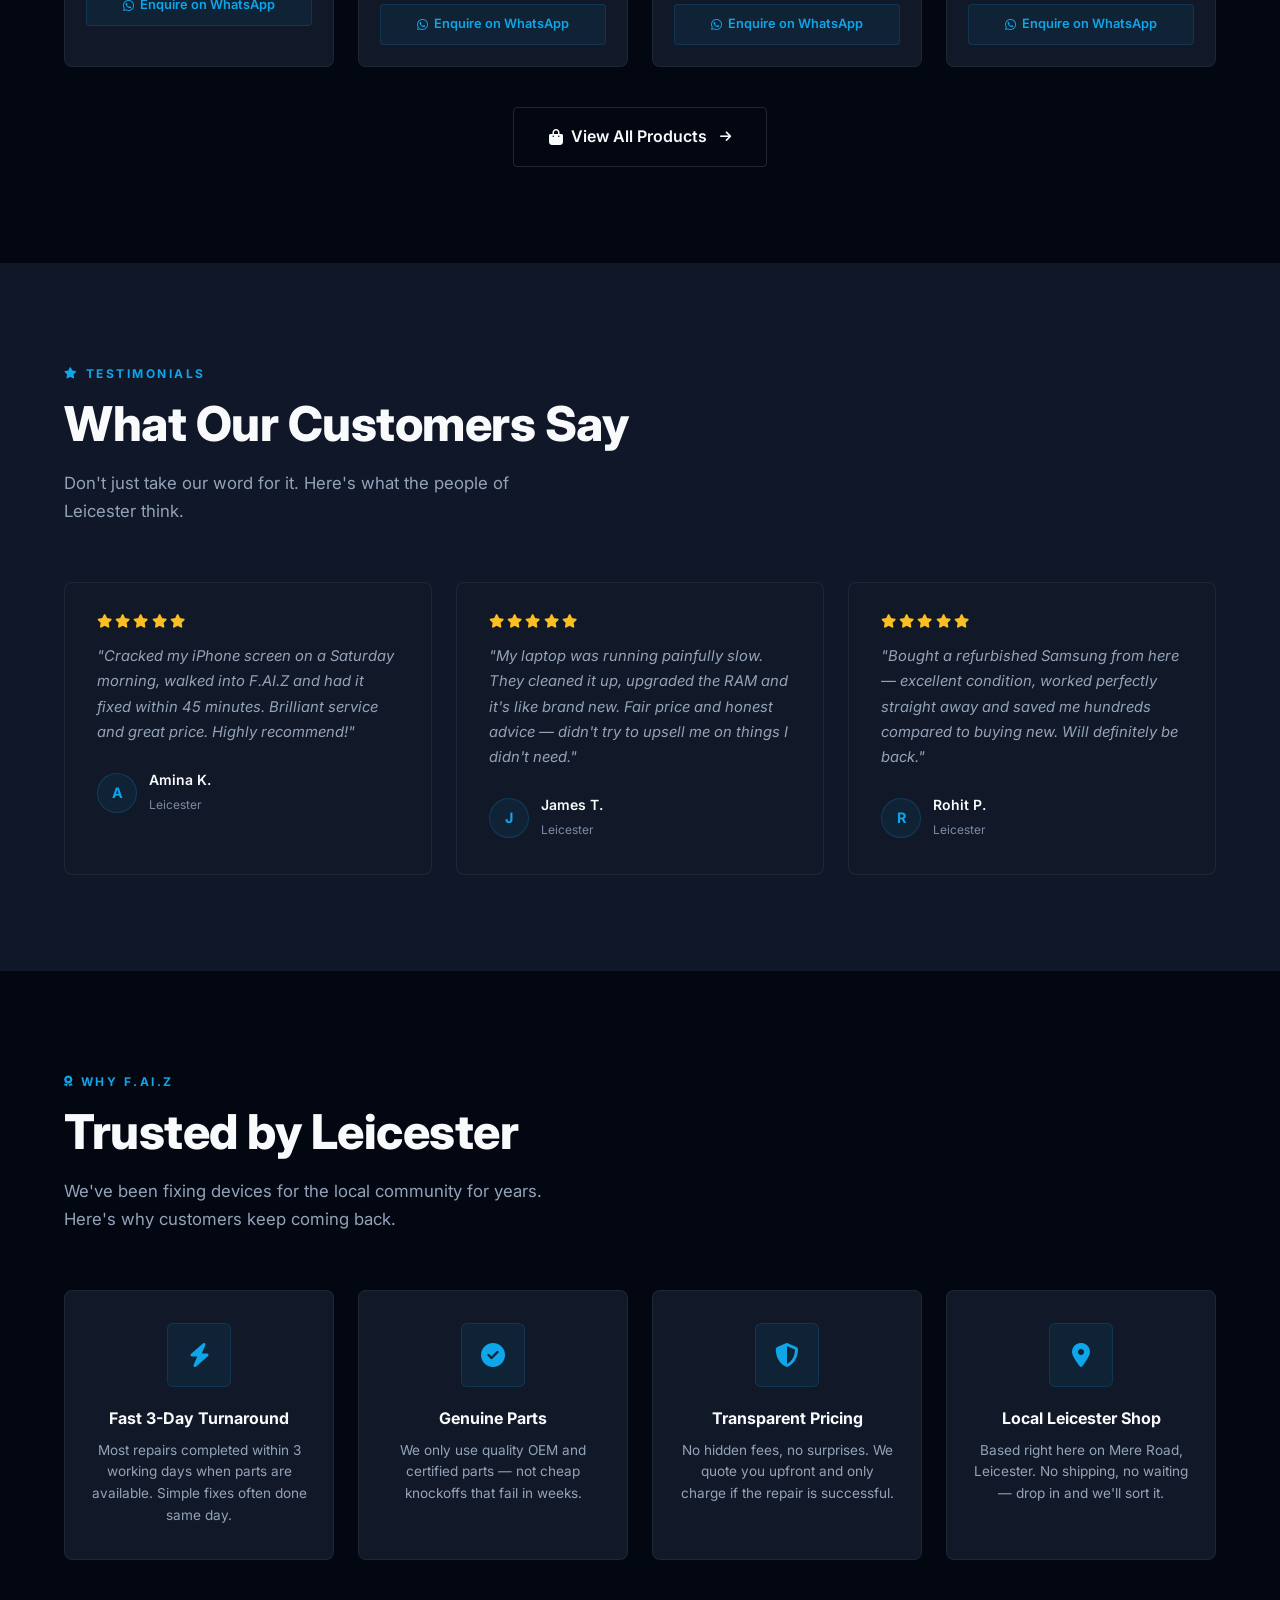
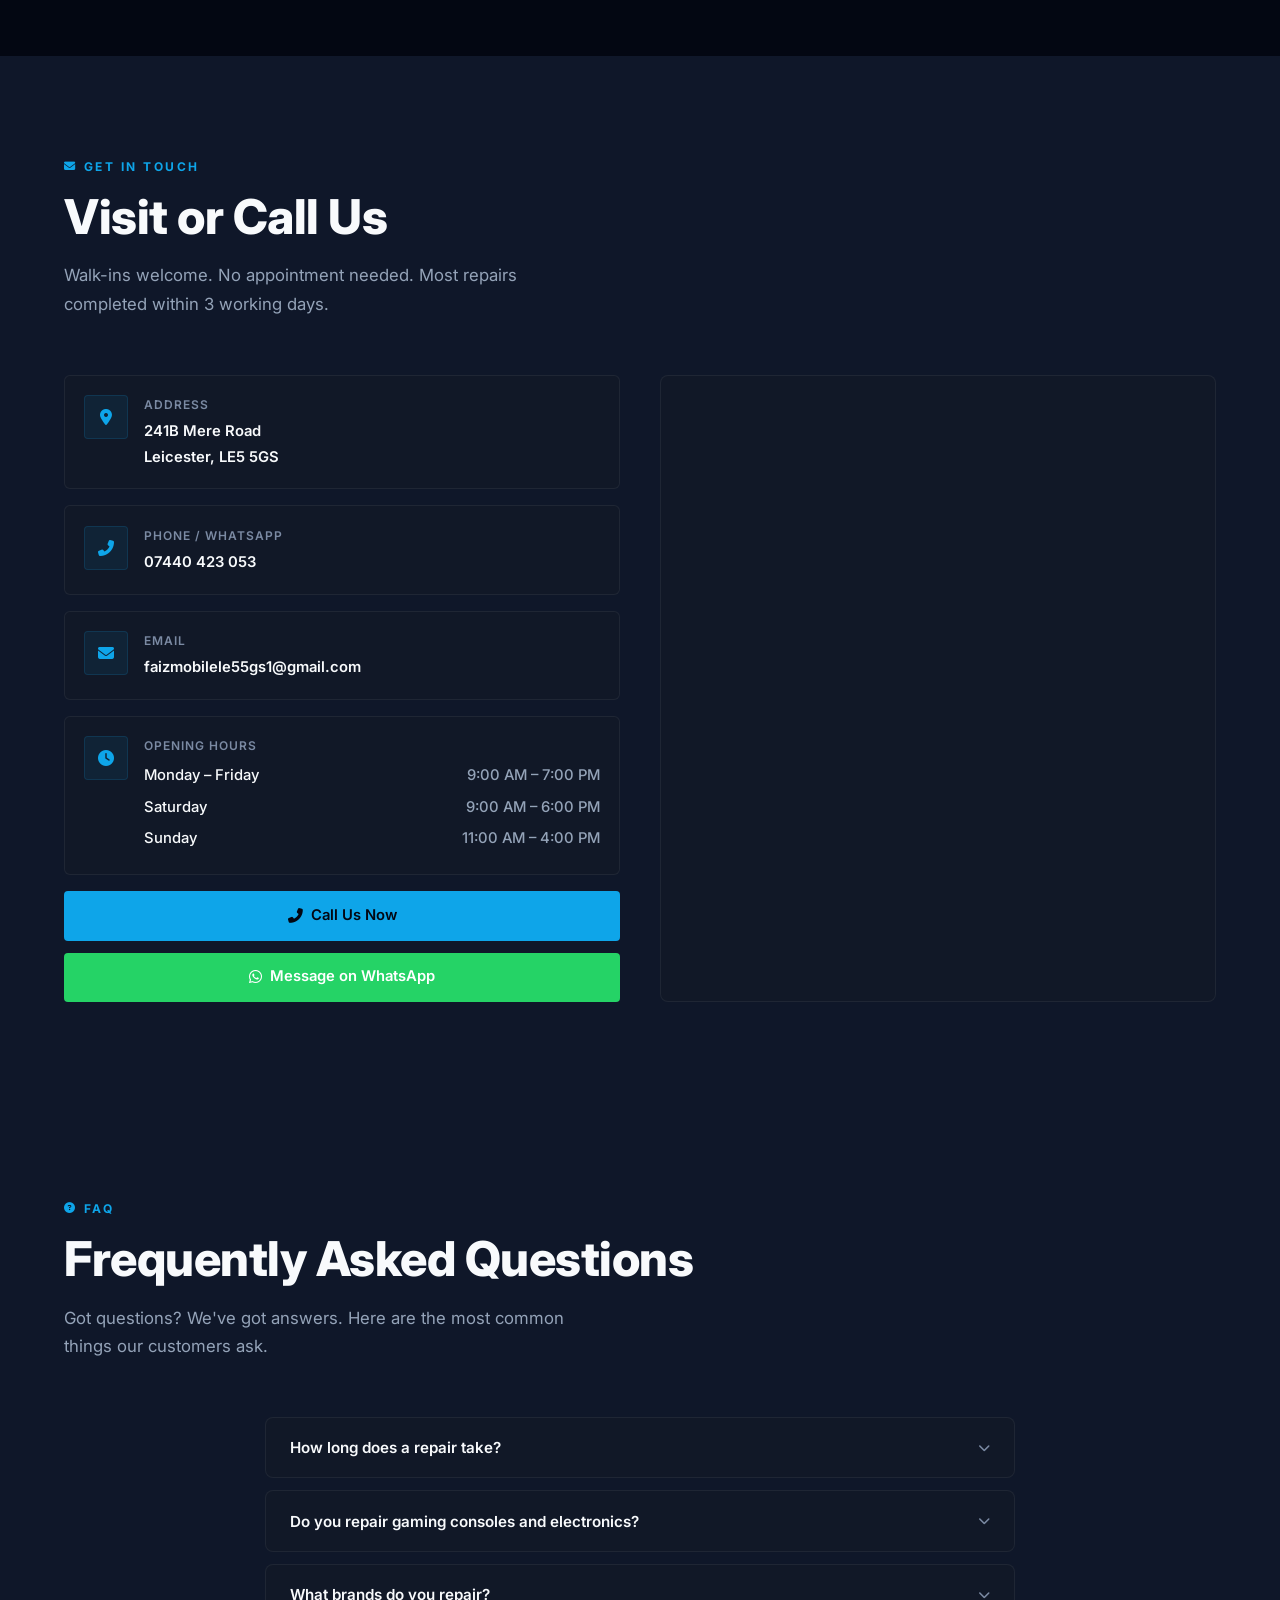
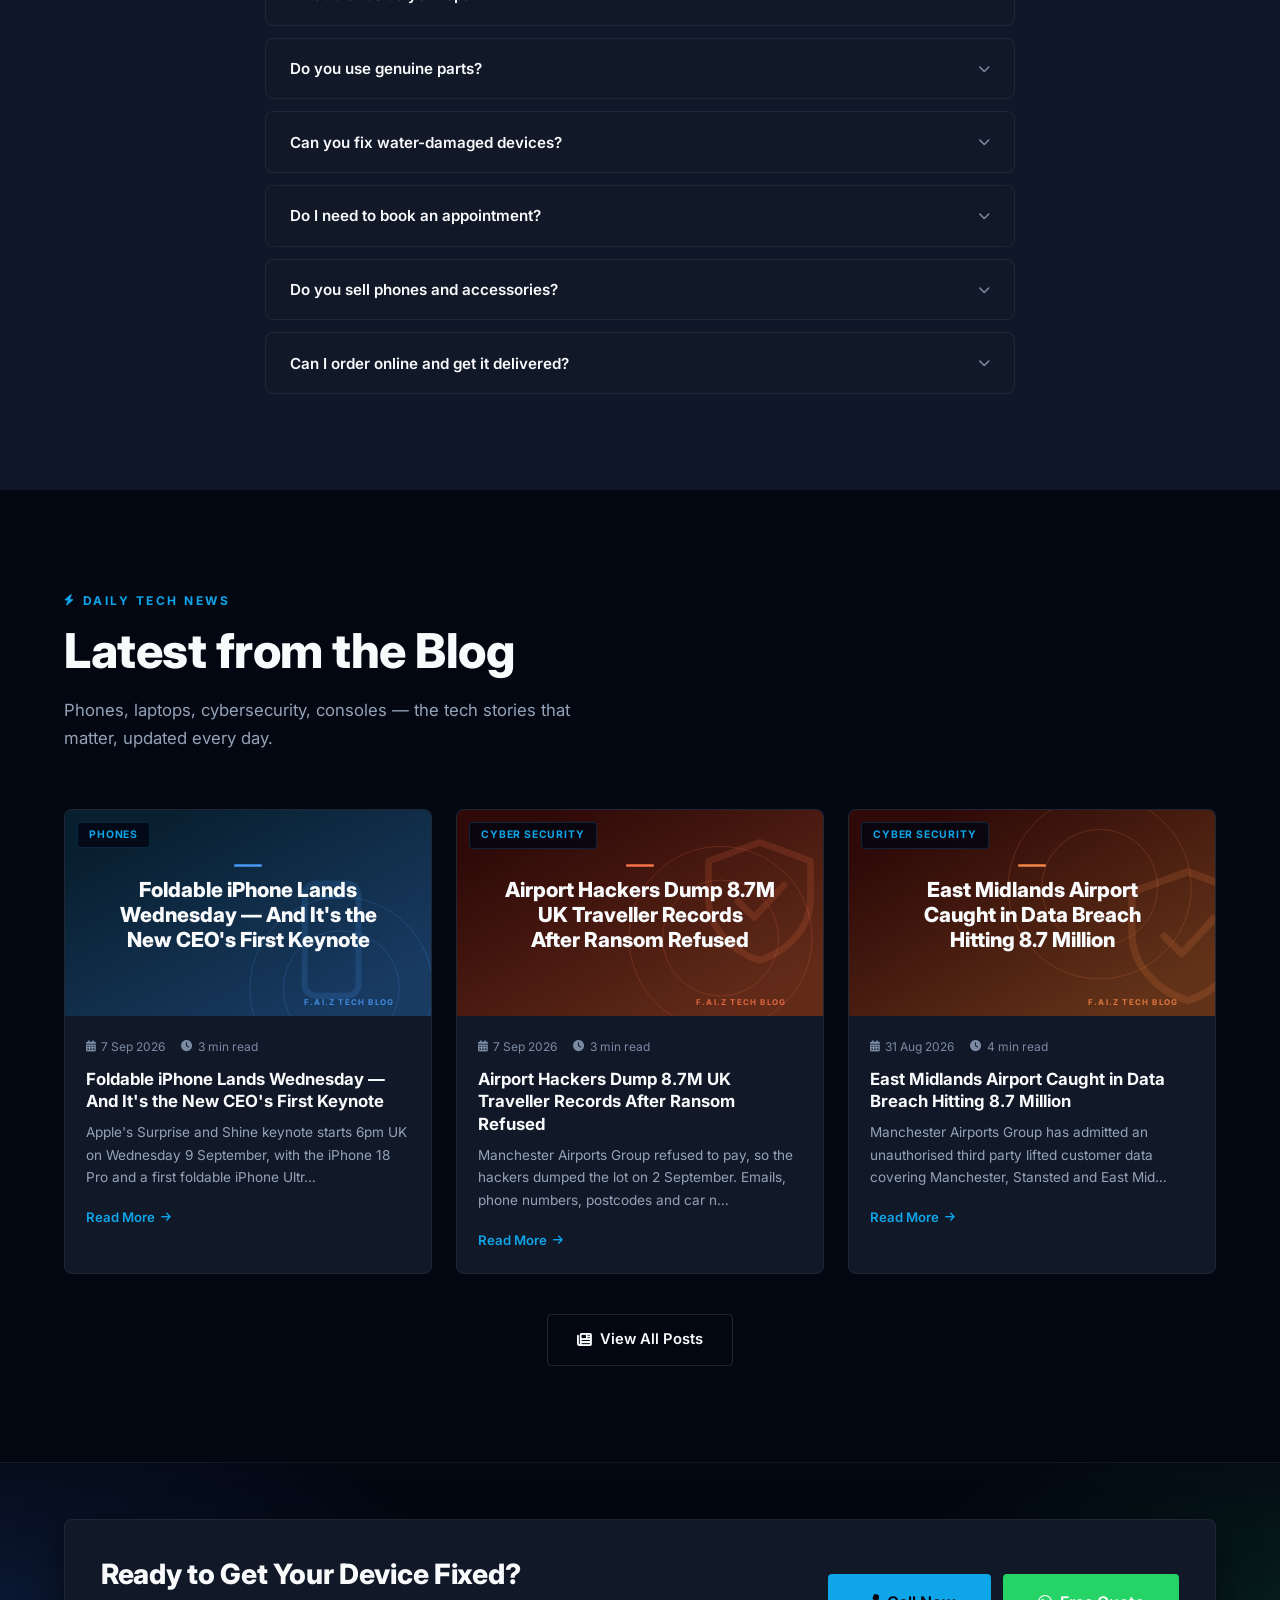
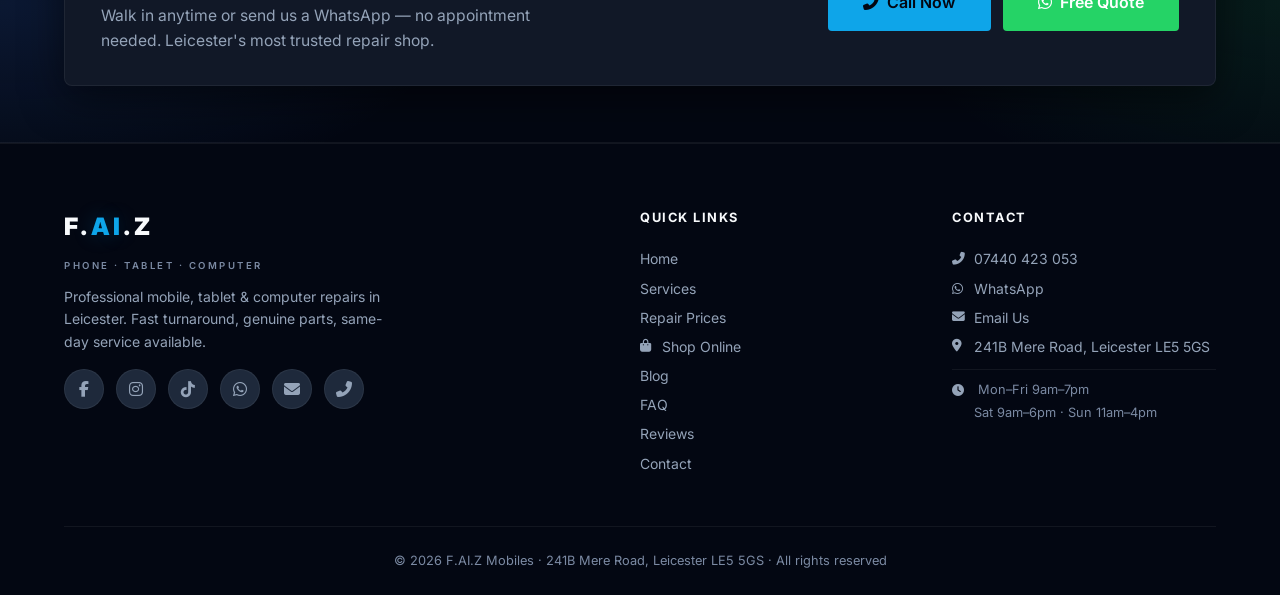
==== commit 6d2ec037: "chore(home): bump blog.js cache version to 20260912b" ====
--- a/index.html
+++ b/index.html
@@ -920,6 +920,6 @@
   </div>
 
   <script src="script.js"></script>
-  <script src="blog.js?v=20260912"></script>
+  <script src="blog.js?v=20260912b"></script>
 </body>
 </html>
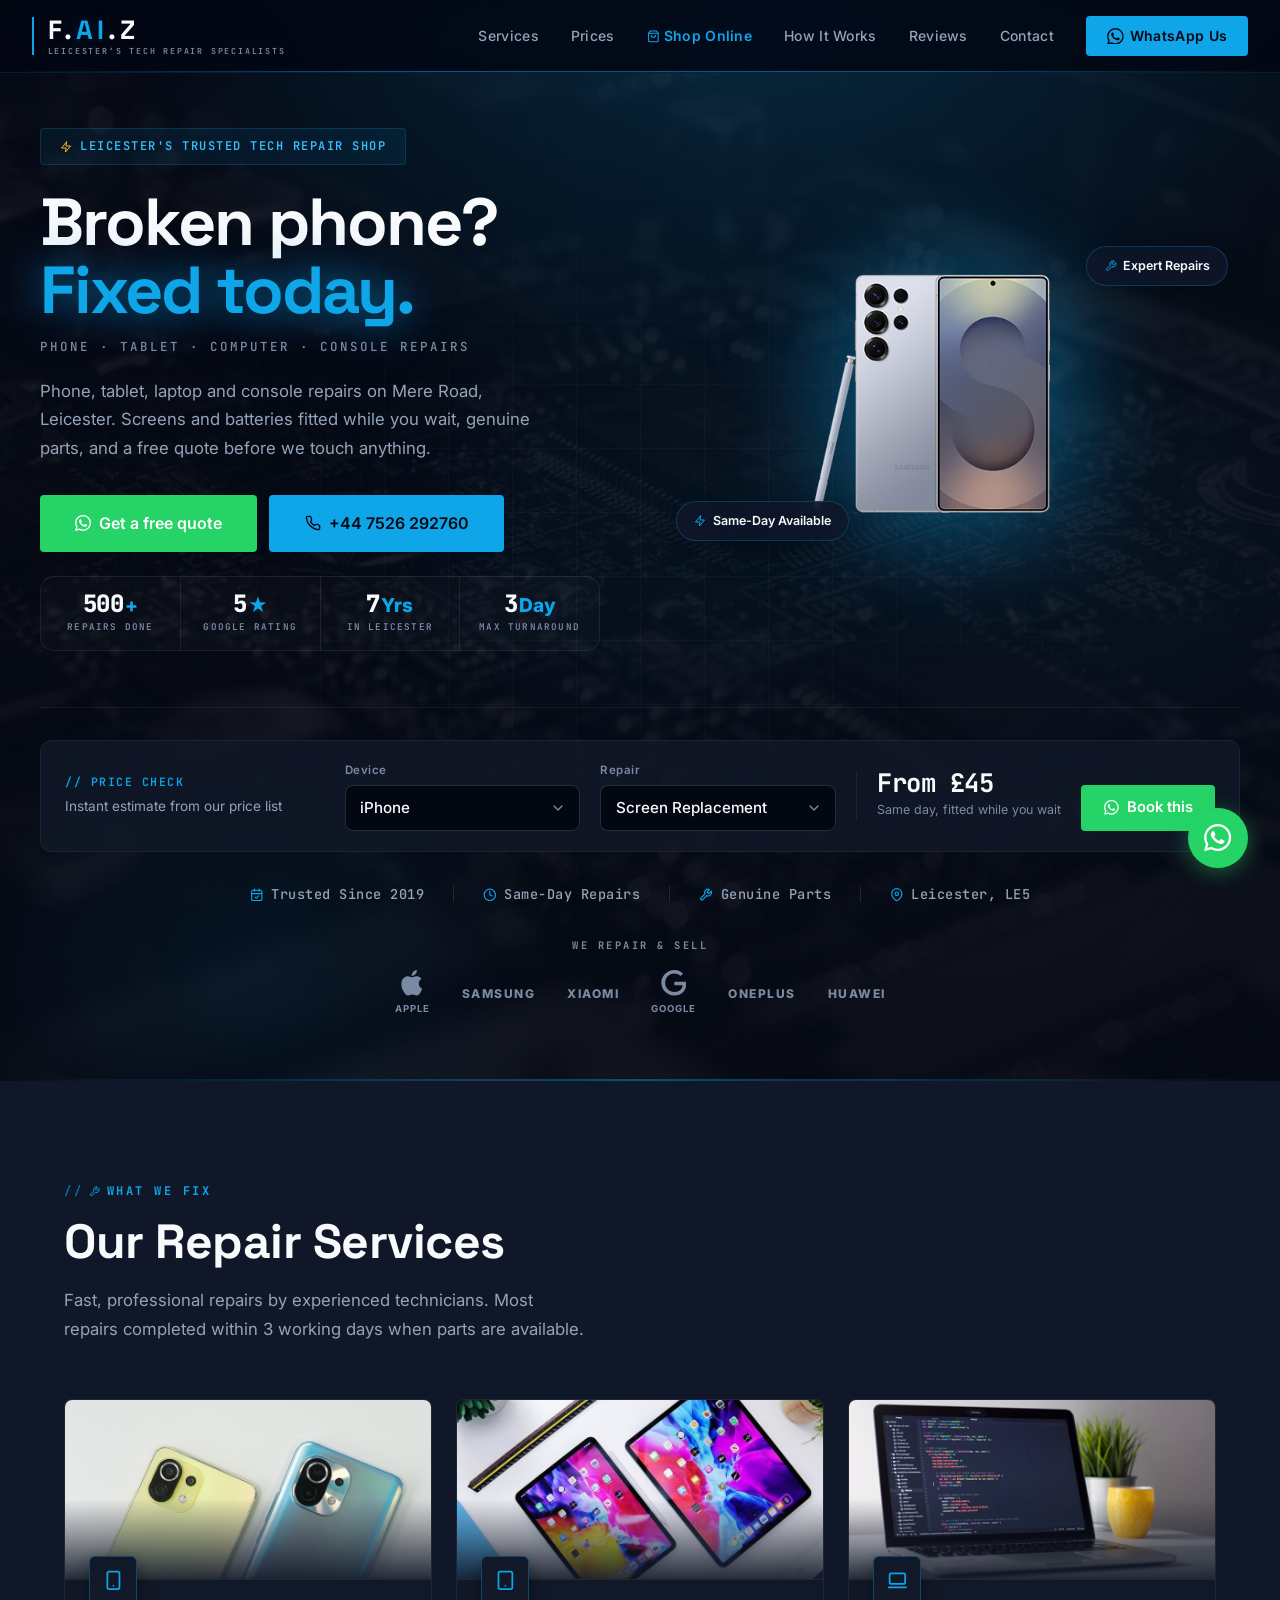
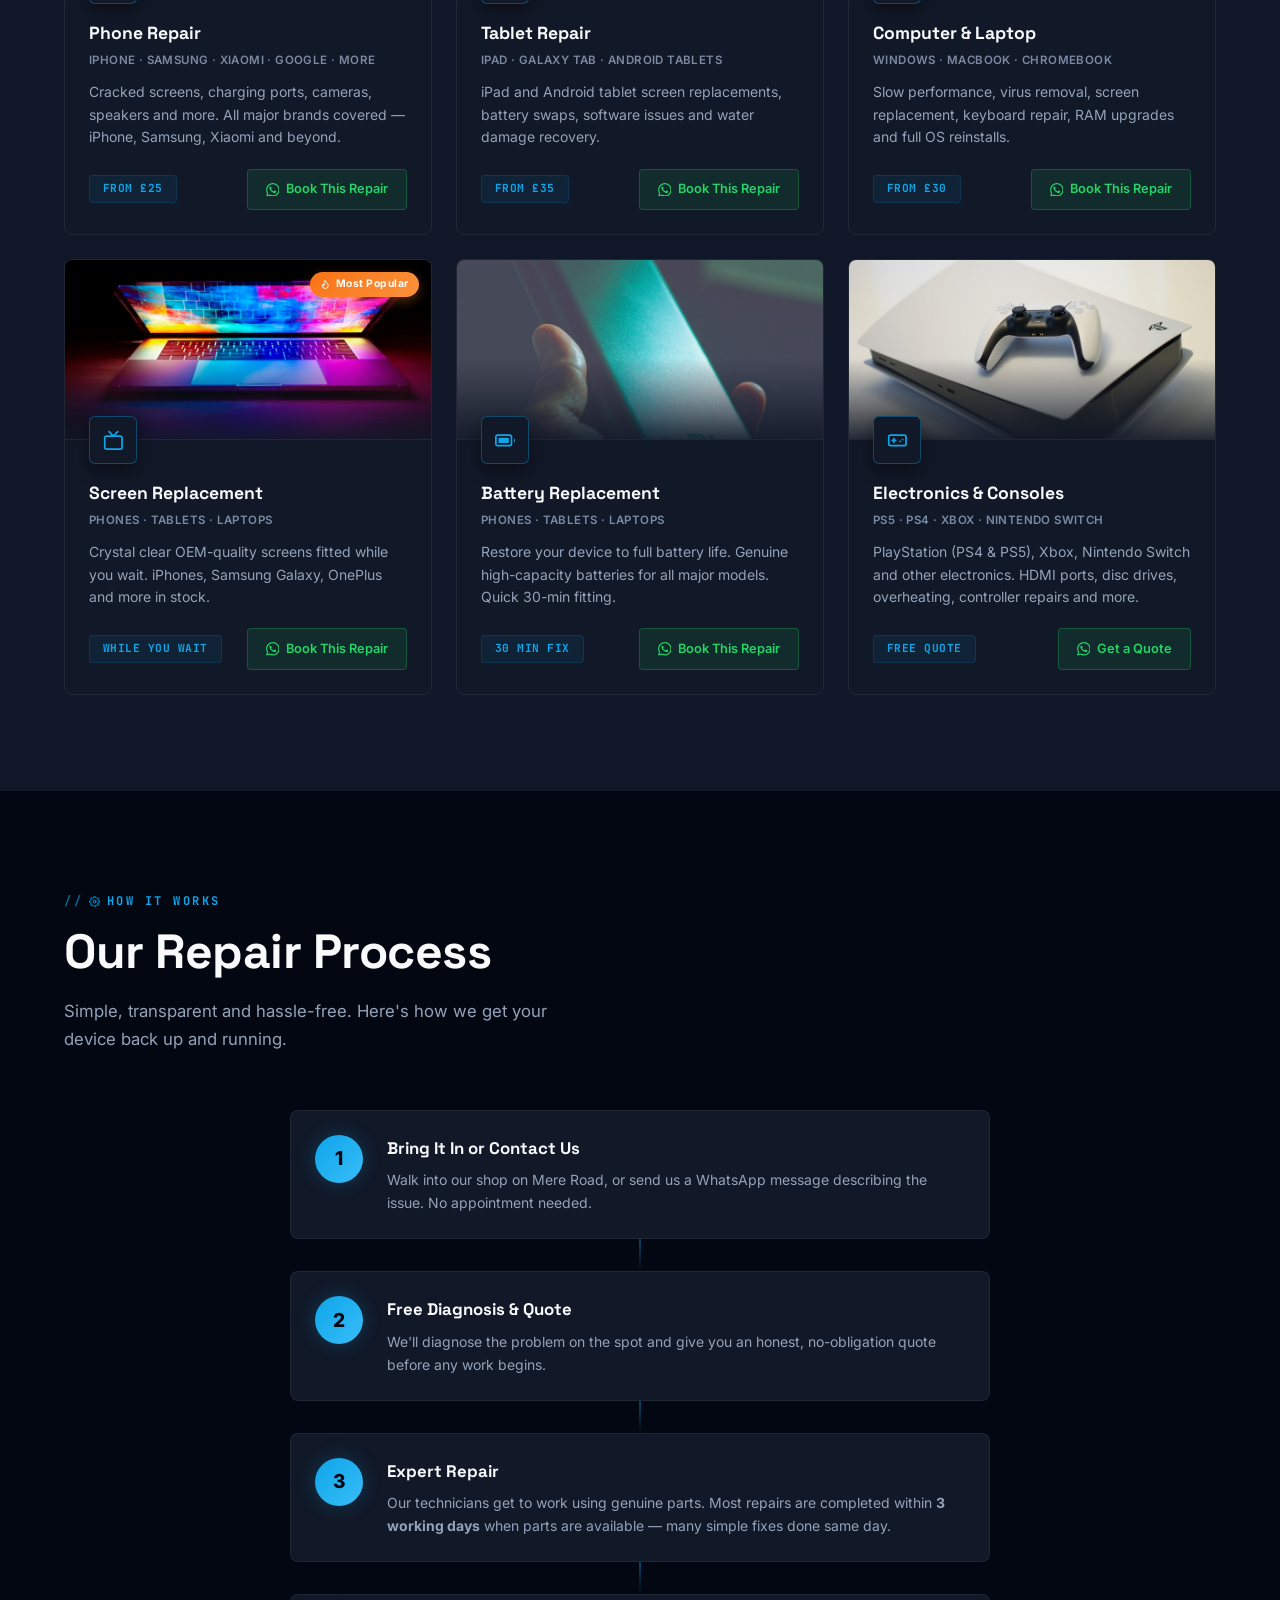
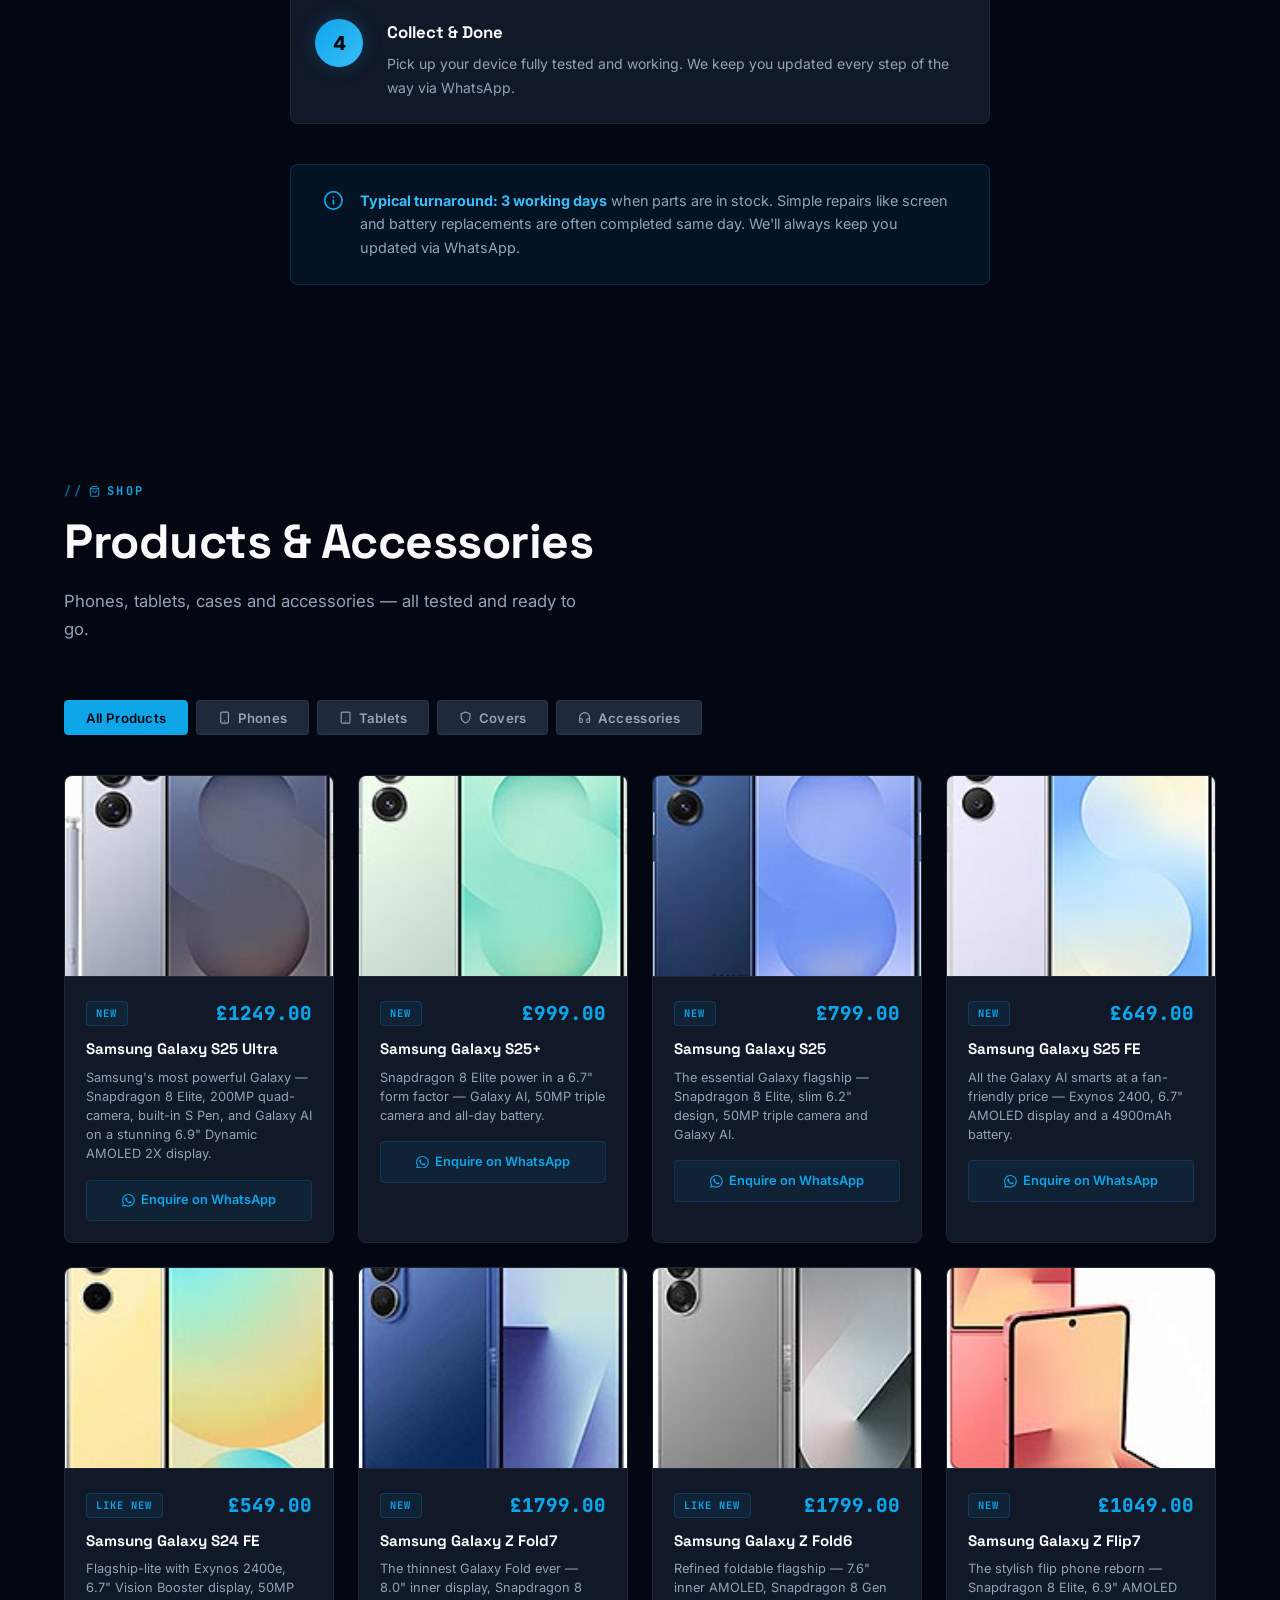
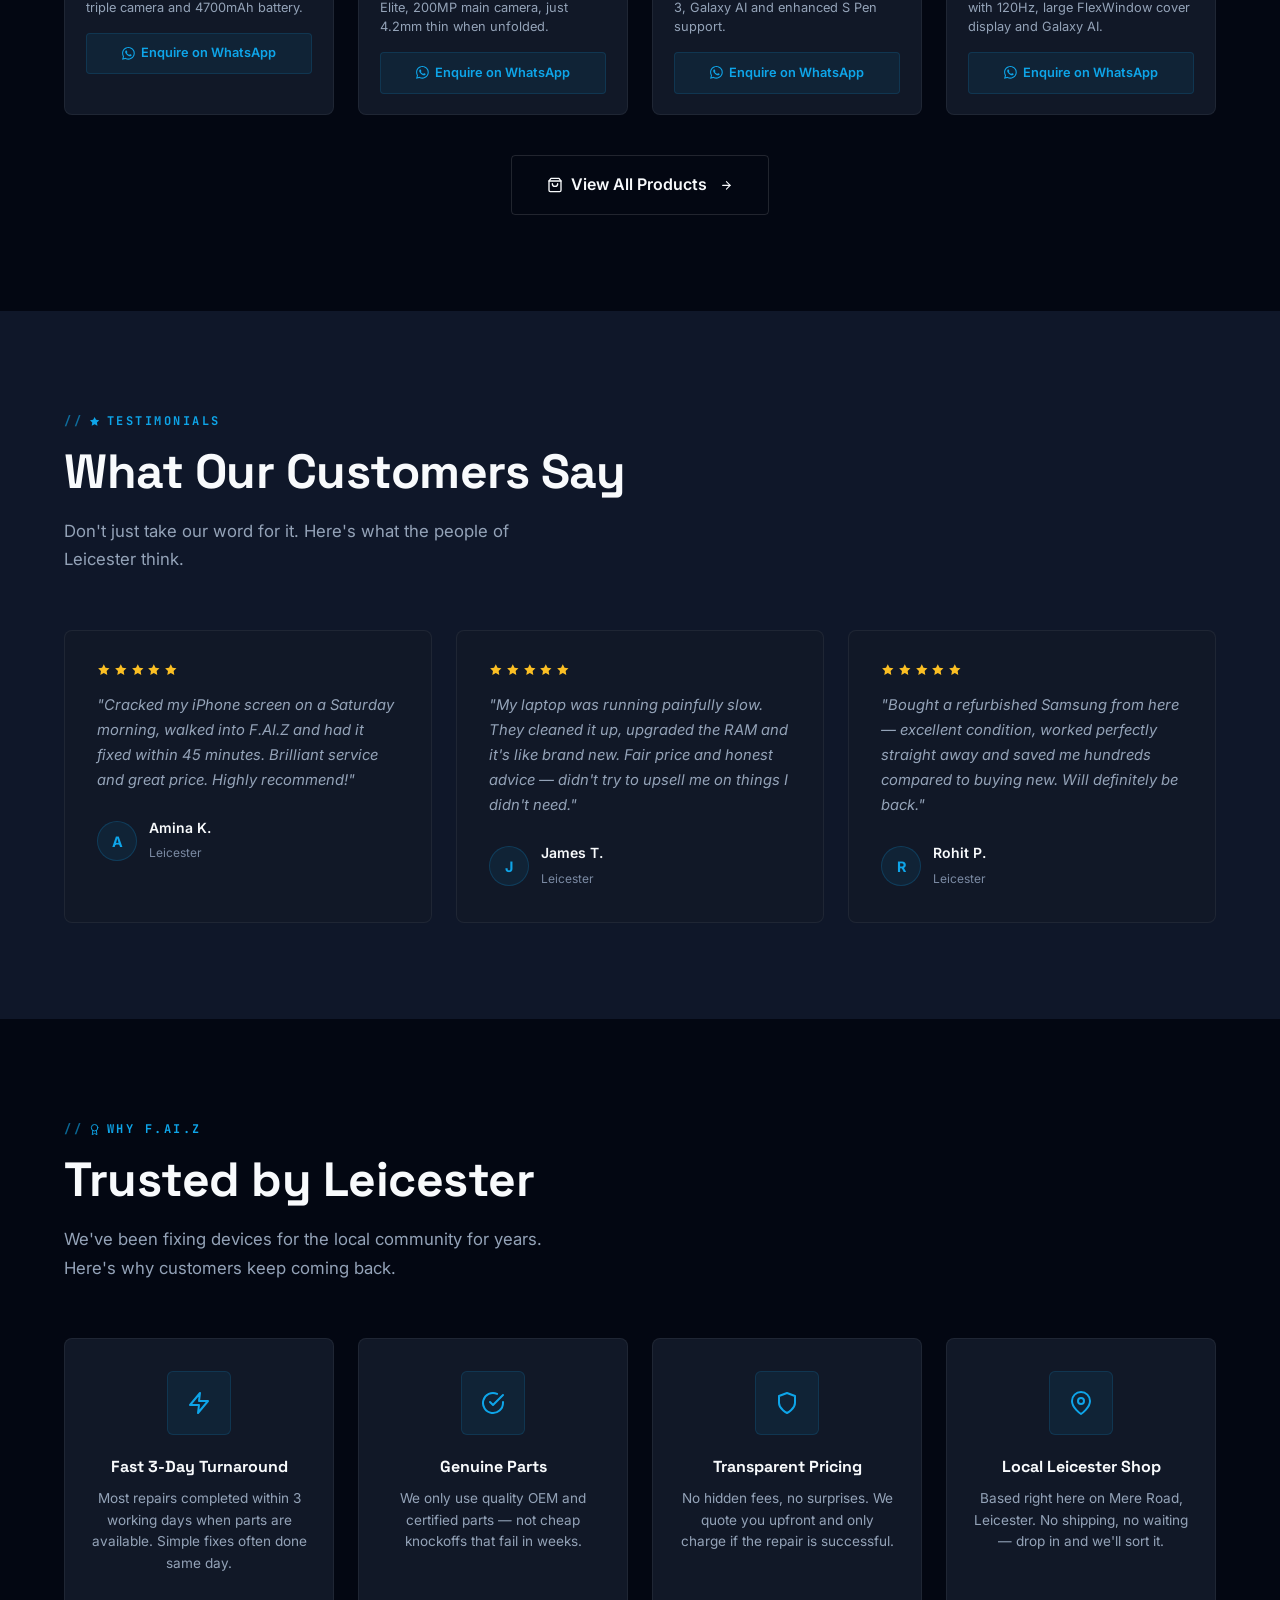
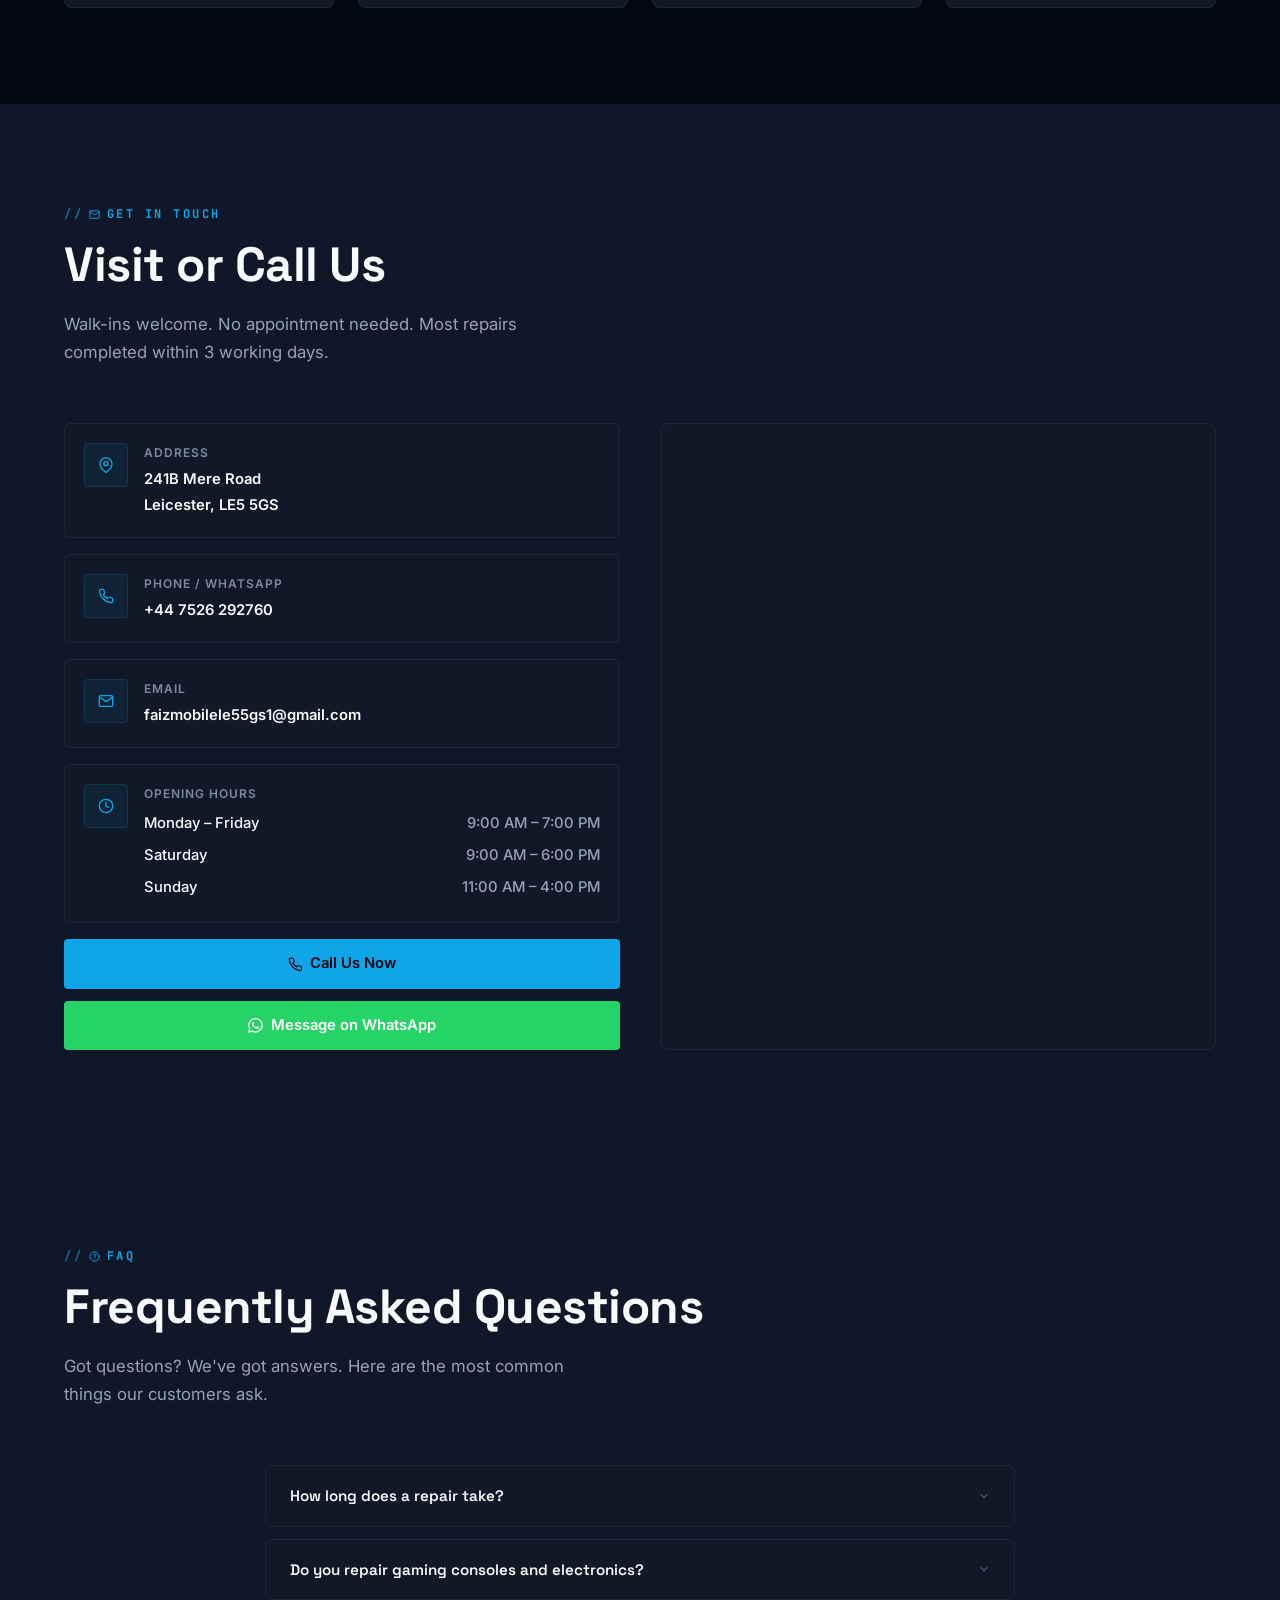
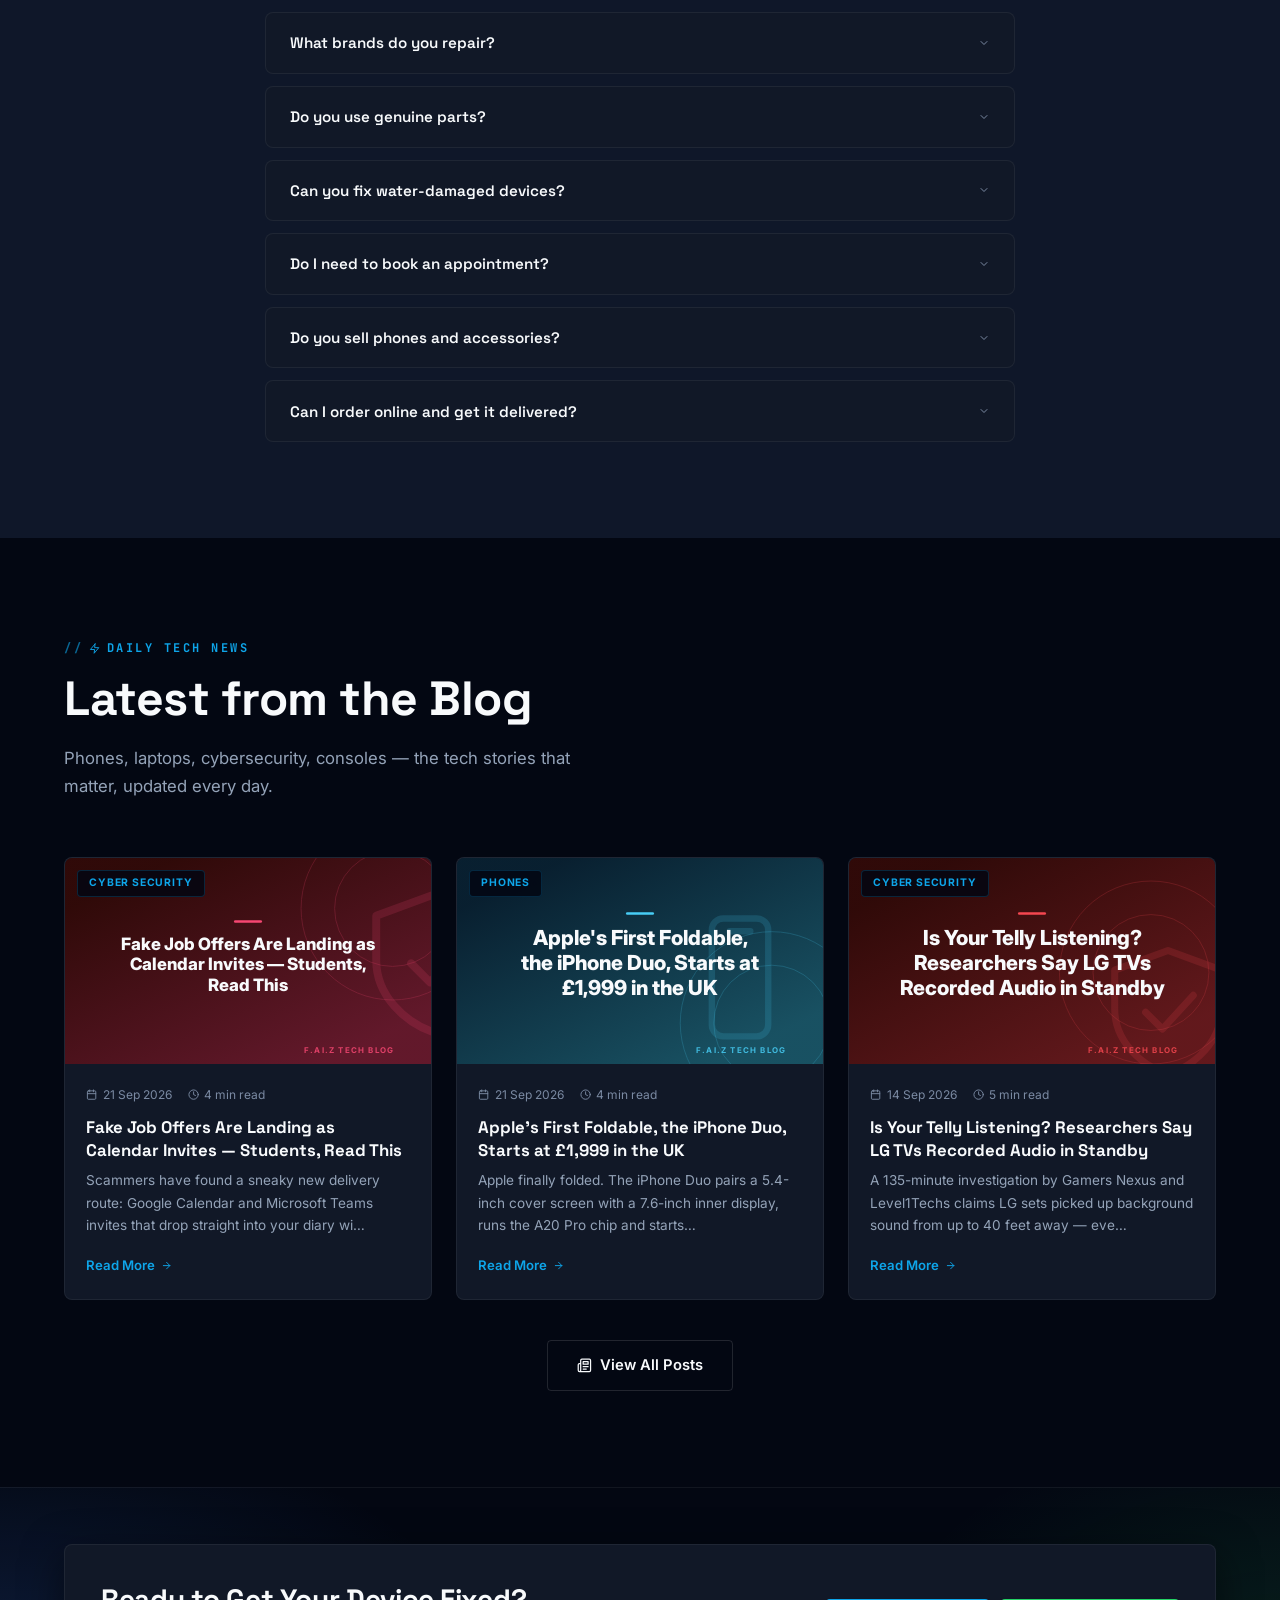
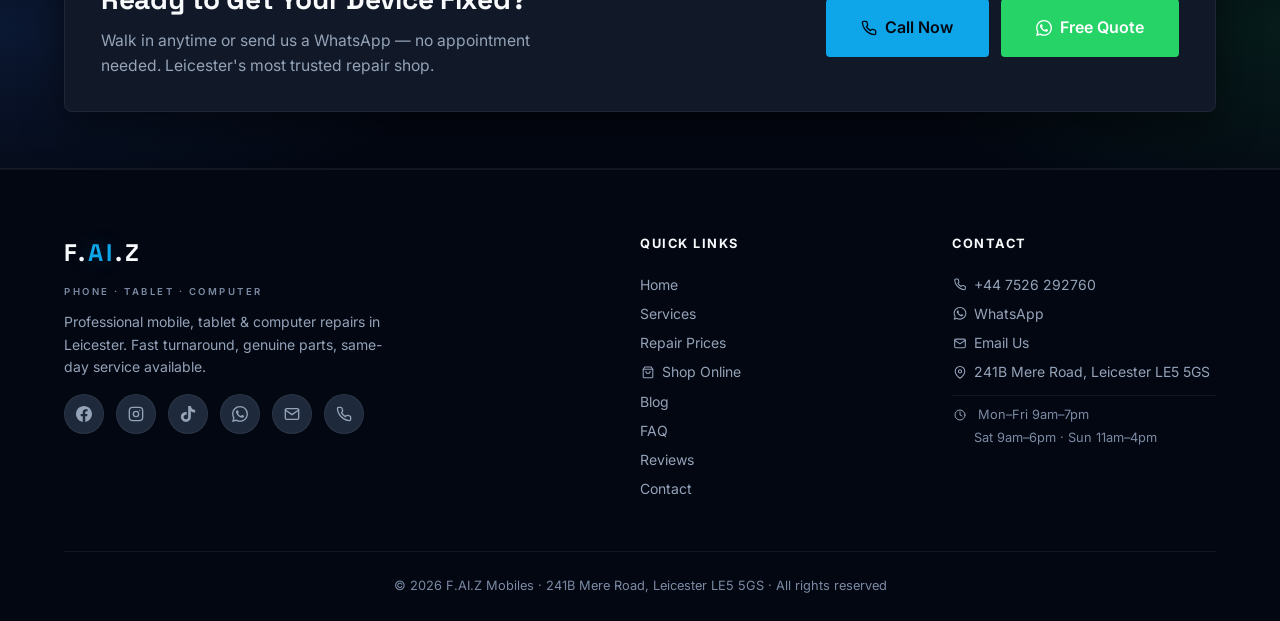
==== commit a5c19509: "Homepage upgrade: benefit headline, price check, new number, lighter mobile - Phone number is now +4" ====
--- a/index.html
+++ b/index.html
@@ -3,7 +3,7 @@
 <head>
   <meta charset="UTF-8" />
   <meta name="viewport" content="width=device-width, initial-scale=1.0" />
-  <meta name="description" content="F.AI.Z Mobiles — Leicester's trusted phone, tablet & computer repair shop on Mere Road LE5. Same-day screen & battery repairs, honest prices, genuine parts. Call 07440 423053." />
+  <meta name="description" content="F.AI.Z Mobiles — Leicester's trusted phone, tablet & computer repair shop on Mere Road LE5. Same-day screen & battery repairs, honest prices, genuine parts. Call +44 7526 292760." />
   <meta name="keywords" content="phone repair Leicester, mobile repair Leicester, iPhone repair Leicester, Samsung repair Leicester, screen replacement Leicester, tablet repair Leicester, laptop repair Leicester, cheap phone repair Leicester, F.AI.Z, Mere Road Leicester LE5" />
   <title>F.AI.Z Mobiles | Phone Repair Leicester | Screen, Battery & More — Same Day</title>
 
@@ -22,7 +22,7 @@
   <!-- Twitter Card -->
   <meta name="twitter:card" content="summary_large_image" />
   <meta name="twitter:title" content="F.AI.Z Mobiles | Phone Repair Leicester" />
-  <meta name="twitter:description" content="Same-day phone repairs in Leicester. Screen, battery, water damage & more. Call 07440 423053." />
+  <meta name="twitter:description" content="Same-day phone repairs in Leicester. Screen, battery, water damage & more. Call +44 7526 292760." />
   <meta name="twitter:image" content="https://faizrepair.com/images/site/og-home.jpg" />
 
   <!-- Favicon -->
@@ -36,7 +36,7 @@
     "name": "F.AI.Z Mobiles",
     "description": "Leicester's trusted independent mobile phone, tablet and computer repair shop. Fast same-day repairs, honest pricing, genuine parts. Serving Leicester since 2019.",
     "url": "https://faizrepair.com/",
-    "telephone": "+447440423053",
+    "telephone": "+447526292760",
     "email": "faizmobilele55gs1@gmail.com",
     "address": {
       "@type": "PostalAddress",
@@ -90,7 +90,7 @@
       {"@type":"Question","name":"How long does a phone repair take at F.AI.Z Mobiles Leicester?","acceptedAnswer":{"@type":"Answer","text":"Most repairs are completed within 3 working days. Screen replacements and battery swaps are often done same day or while you wait."}},
       {"@type":"Question","name":"Do you repair iPhones in Leicester?","acceptedAnswer":{"@type":"Answer","text":"Yes, we repair all iPhone models including the latest series. Screen replacements, battery swaps, charging ports and more — often same day."}},
       {"@type":"Question","name":"How much does a phone screen repair cost in Leicester?","acceptedAnswer":{"@type":"Answer","text":"Screen repairs at F.AI.Z Mobiles start from £25. We give a free quote before any work begins with no obligation."}},
-      {"@type":"Question","name":"Do I need an appointment to get my phone repaired?","acceptedAnswer":{"@type":"Answer","text":"No appointment needed. Walk into our shop at 241B Mere Road, Leicester LE5 5GS during opening hours, or WhatsApp us first on 07440 423053."}},
+      {"@type":"Question","name":"Do I need an appointment to get my phone repaired?","acceptedAnswer":{"@type":"Answer","text":"No appointment needed. Walk into our shop at 241B Mere Road, Leicester LE5 5GS during opening hours, or WhatsApp us first on +44 7526 292760."}},
       {"@type":"Question","name":"Where is F.AI.Z Mobiles in Leicester?","acceptedAnswer":{"@type":"Answer","text":"F.AI.Z Mobiles is at 241B Mere Road, Leicester LE5 5GS. Open Mon–Fri 9am–7pm, Sat 9am–6pm, Sun 11am–4pm."}}
     ]
   }
@@ -99,12 +99,10 @@
   <!-- Fonts -->
   <link rel="preconnect" href="https://fonts.googleapis.com">
   <link rel="preconnect" href="https://fonts.gstatic.com" crossorigin>
-  <link href="https://fonts.googleapis.com/css2?family=Inter:wght@400;500;600;700;800;900&family=JetBrains+Mono:wght@700&display=swap" rel="stylesheet">
-
-  <!-- Icons -->
-  <link rel="stylesheet" href="https://cdnjs.cloudflare.com/ajax/libs/font-awesome/6.5.1/css/all.min.css" />
-
-  <link rel="stylesheet" href="style.css?v=20260904" />
+  <link href="https://fonts.googleapis.com/css2?family=Inter:wght@400;500;600;700;800;900&family=Space+Grotesk:wght@500;600;700&family=JetBrains+Mono:wght@500;600;700&display=swap" rel="stylesheet">
+
+
+  <link rel="stylesheet" href="style.css?v=20260929" />
   <link rel="stylesheet" href="blog.css?v=20260912" />
 </head>
 <body>
@@ -128,20 +126,17 @@
   </header>
 
   <nav id="main-nav">
-    <a href="tel:07440423053" class="nav-phone-mobile">
-      <i class="fas fa-phone-alt"></i> 07440 423 053
+    <a href="tel:+447526292760" class="nav-phone-mobile">
+      <svg class="ic" viewBox="0 0 24 24" aria-hidden="true" focusable="false"None><path d="M22 16.92v3a2 2 0 0 1-2.18 2 19.79 19.79 0 0 1-8.63-3.07 19.5 19.5 0 0 1-6-6 19.79 19.79 0 0 1-3.07-8.67A2 2 0 0 1 4.11 2h3a2 2 0 0 1 2 1.72c.13.96.36 1.9.7 2.81a2 2 0 0 1-.45 2.11L8.09 9.91a16 16 0 0 0 6 6l1.27-1.27a2 2 0 0 1 2.11-.45c.91.34 1.85.57 2.81.7A2 2 0 0 1 22 16.92z"/></svg> +44 7526 292760
     </a>
     <a href="#services">Services</a>
+    <a href="prices.html">Prices</a>
+    <a href="shop.html" class="nav-shop-link"><svg class="ic" viewBox="0 0 24 24" aria-hidden="true" focusable="false"None><path d="M6 2L3 6v14a2 2 0 0 0 2 2h14a2 2 0 0 0 2-2V6l-3-4z"/><line x1="3" y1="6" x2="21" y2="6"/><path d="M16 10a4 4 0 0 1-8 0"/></svg> Shop Online</a>
     <a href="#process">How It Works</a>
-    <a href="prices.html">Prices</a>
-    <a href="#products">Products</a>
-    <a href="shop.html" class="nav-shop-link"><i class="fas fa-shopping-bag"></i> Shop Online</a>
-    <a href="#faq">FAQ</a>
-    <a href="blog.html">Blog</a>
     <a href="#reviews">Reviews</a>
     <a href="#contact">Contact</a>
-    <a href="https://wa.me/447440423053" target="_blank" class="nav-cta">
-      <i class="fab fa-whatsapp"></i> WhatsApp Us
+    <a href="https://wa.me/447526292760" target="_blank" class="nav-cta">
+      <svg class="ic ic-fill" viewBox="0 0 24 24" aria-hidden="true" focusable="false"None><path d="M17.472 14.382c-.297-.149-1.758-.867-2.03-.967-.273-.099-.471-.148-.67.15-.197.297-.767.966-.94 1.164-.173.199-.347.223-.644.075-.297-.15-1.255-.463-2.39-1.475-.883-.788-1.48-1.761-1.653-2.059-.173-.297-.018-.458.13-.606.134-.133.298-.347.446-.52.149-.174.198-.298.298-.497.099-.198.05-.371-.025-.52-.075-.149-.669-1.612-.916-2.207-.242-.579-.487-.5-.669-.51-.173-.008-.371-.01-.57-.01-.198 0-.52.074-.792.372-.272.297-1.04 1.016-1.04 2.479 0 1.462 1.065 2.875 1.213 3.074.149.198 2.096 3.2 5.077 4.487.709.306 1.262.489 1.694.625.712.227 1.36.195 1.871.118.571-.085 1.758-.719 2.006-1.413.248-.694.248-1.289.173-1.413-.074-.124-.272-.198-.57-.347m-5.421 7.403h-.004a9.87 9.87 0 0 1-5.031-1.378l-.361-.214-3.741.982.998-3.648-.235-.374a9.86 9.86 0 0 1-1.51-5.26c.001-5.45 4.436-9.884 9.888-9.884 2.64 0 5.122 1.03 6.988 2.898a9.825 9.825 0 0 1 2.893 6.994c-.003 5.45-4.437 9.885-9.885 9.885m8.413-18.297A11.815 11.815 0 0 0 12.05 0C5.495 0 .16 5.335.157 11.892c0 2.096.547 4.142 1.588 5.945L.057 24l6.305-1.654a11.882 11.882 0 0 0 5.683 1.448h.005c6.554 0 11.89-5.335 11.893-11.893a11.821 11.821 0 0 0-3.48-8.413Z"/></svg> WhatsApp Us
     </a>
   </nav>
 
@@ -162,37 +157,59 @@
       <!-- LEFT: text + CTAs -->
       <div class="hero-text">
         <div class="hero-badge animate-in">
-          <i class="fas fa-bolt"></i> Leicester's Trusted Tech Repair Shop
+          <svg class="ic" viewBox="0 0 24 24" aria-hidden="true" focusable="false"None><polygon points="13 2 3 14 12 14 11 22 21 10 12 10 13 2"/></svg> Leicester's Trusted Tech Repair Shop
         </div>
 
         <h1 class="hero-title animate-in">
-          F.<span class="ai">AI</span>.Z
+          Broken phone?
+          <span class="ai">Fixed today.</span>
         </h1>
 
         <p class="hero-tagline animate-in">Phone &middot; Tablet &middot; Computer &middot; Console Repairs</p>
 
         <p class="hero-desc animate-in">
-          Professional repairs for phones, tablets and computers.
-          Fast turnaround. Genuine parts. Expert technicians.
+          Phone, tablet, laptop and console repairs on Mere Road, Leicester.
+          Screens and batteries fitted while you wait, genuine parts, and a free quote before we touch anything.
         </p>
 
         <div class="hero-actions animate-in">
-          <a href="tel:07440423053" class="btn btn-primary btn-lg">
-            <i class="fas fa-phone-alt"></i> Call Now
+          <a href="https://wa.me/447526292760?text=Hi%2C+I%27d+like+a+free+quote+please" target="_blank" class="btn btn-whatsapp btn-lg">
+            <svg class="ic ic-fill" viewBox="0 0 24 24" aria-hidden="true" focusable="false"None><path d="M17.472 14.382c-.297-.149-1.758-.867-2.03-.967-.273-.099-.471-.148-.67.15-.197.297-.767.966-.94 1.164-.173.199-.347.223-.644.075-.297-.15-1.255-.463-2.39-1.475-.883-.788-1.48-1.761-1.653-2.059-.173-.297-.018-.458.13-.606.134-.133.298-.347.446-.52.149-.174.198-.298.298-.497.099-.198.05-.371-.025-.52-.075-.149-.669-1.612-.916-2.207-.242-.579-.487-.5-.669-.51-.173-.008-.371-.01-.57-.01-.198 0-.52.074-.792.372-.272.297-1.04 1.016-1.04 2.479 0 1.462 1.065 2.875 1.213 3.074.149.198 2.096 3.2 5.077 4.487.709.306 1.262.489 1.694.625.712.227 1.36.195 1.871.118.571-.085 1.758-.719 2.006-1.413.248-.694.248-1.289.173-1.413-.074-.124-.272-.198-.57-.347m-5.421 7.403h-.004a9.87 9.87 0 0 1-5.031-1.378l-.361-.214-3.741.982.998-3.648-.235-.374a9.86 9.86 0 0 1-1.51-5.26c.001-5.45 4.436-9.884 9.888-9.884 2.64 0 5.122 1.03 6.988 2.898a9.825 9.825 0 0 1 2.893 6.994c-.003 5.45-4.437 9.885-9.885 9.885m8.413-18.297A11.815 11.815 0 0 0 12.05 0C5.495 0 .16 5.335.157 11.892c0 2.096.547 4.142 1.588 5.945L.057 24l6.305-1.654a11.882 11.882 0 0 0 5.683 1.448h.005c6.554 0 11.89-5.335 11.893-11.893a11.821 11.821 0 0 0-3.48-8.413Z"/></svg> Get a free quote
           </a>
-          <a href="https://wa.me/447440423053" target="_blank" class="btn btn-whatsapp btn-lg">
-            <i class="fab fa-whatsapp"></i> WhatsApp
+          <a href="tel:+447526292760" class="btn btn-primary btn-lg">
+            <svg class="ic" viewBox="0 0 24 24" aria-hidden="true" focusable="false"None><path d="M22 16.92v3a2 2 0 0 1-2.18 2 19.79 19.79 0 0 1-8.63-3.07 19.5 19.5 0 0 1-6-6 19.79 19.79 0 0 1-3.07-8.67A2 2 0 0 1 4.11 2h3a2 2 0 0 1 2 1.72c.13.96.36 1.9.7 2.81a2 2 0 0 1-.45 2.11L8.09 9.91a16 16 0 0 0 6 6l1.27-1.27a2 2 0 0 1 2.11-.45c.91.34 1.85.57 2.81.7A2 2 0 0 1 22 16.92z"/></svg> +44 7526 292760
           </a>
-          <a href="#services" class="btn btn-outline btn-lg">
-            Our Services <i class="fas fa-arrow-down"></i>
-          </a>
-        </div>
-
-        <div class="hero-phone animate-in">
-          <a href="tel:07440423053">
-            <i class="fas fa-phone-alt"></i> 07440 423 053
-          </a>
-          <span>Call or WhatsApp us anytime</span>
+        </div>
+
+        <div class="hero-stats hero-stats--inline animate-in">
+          <div class="hero-stat">
+            <div class="stat-number-row">
+              <span class="stat-num" data-count="500">500</span>
+              <span class="stat-suffix">+</span>
+            </div>
+            <span class="stat-label">Repairs Done</span>
+          </div>
+          <div class="hero-stat">
+            <div class="stat-number-row">
+              <span class="stat-num">5</span>
+              <span class="stat-suffix">★</span>
+            </div>
+            <span class="stat-label">Google Rating</span>
+          </div>
+          <div class="hero-stat">
+            <div class="stat-number-row">
+              <span class="stat-num" data-count="7">7</span>
+              <span class="stat-suffix"> Yrs</span>
+            </div>
+            <span class="stat-label">In Leicester</span>
+          </div>
+          <div class="hero-stat">
+            <div class="stat-number-row">
+              <span class="stat-num">3</span>
+              <span class="stat-suffix"> Day</span>
+            </div>
+            <span class="stat-label">Max Turnaround</span>
+          </div>
         </div>
       </div>
 
@@ -207,10 +224,10 @@
           width="360" height="360"
         />
         <div class="hero-device-pill hero-device-pill--top">
-          <i class="fas fa-tools"></i> Expert Repairs
+          <svg class="ic" viewBox="0 0 24 24" aria-hidden="true" focusable="false"None><path d="M14.7 6.3a1 1 0 0 0 0 1.4l1.6 1.6a1 1 0 0 0 1.4 0l3.77-3.77a6 6 0 0 1-7.94 7.94l-6.91 6.91a2.12 2.12 0 0 1-3-3l6.91-6.91a6 6 0 0 1 7.94-7.94l-3.76 3.76z"/></svg> Expert Repairs
         </div>
         <div class="hero-device-pill hero-device-pill--bottom" id="heroDevicePill">
-          <i class="fas fa-bolt"></i> Same-Day Available
+          <svg class="ic" viewBox="0 0 24 24" aria-hidden="true" focusable="false"None><polygon points="13 2 3 14 12 14 11 22 21 10 12 10 13 2"/></svg> Same-Day Available
         </div>
       </div>
 
@@ -218,66 +235,63 @@
 
     <!-- BOTTOM STRIP: trust + stats + brands -->
     <div class="hero-footer animate-in">
+      <div class="price-check" id="price-check">
+        <div class="price-check-intro">
+          <span class="price-check-label">// Price check</span>
+          <span class="price-check-sub">Instant estimate from our price list</span>
+        </div>
+        <label class="price-check-field">
+          <span>Device</span>
+          <span class="price-check-select">
+            <select id="pc-device" aria-label="Device"></select>
+            <svg class="ic" viewBox="0 0 24 24" aria-hidden="true" focusable="false"None><polyline points="6 9 12 15 18 9"/></svg>
+          </span>
+        </label>
+        <label class="price-check-field">
+          <span>Repair</span>
+          <span class="price-check-select">
+            <select id="pc-repair" aria-label="Repair"></select>
+            <svg class="ic" viewBox="0 0 24 24" aria-hidden="true" focusable="false"None><polyline points="6 9 12 15 18 9"/></svg>
+          </span>
+        </label>
+        <div class="price-check-result">
+          <span class="price-check-price" id="pc-price">From &pound;45</span>
+          <span class="price-check-time" id="pc-time">Same day, fitted while you wait</span>
+        </div>
+        <a href="https://wa.me/447526292760?text=Hi%2C+I%27d+like+a+free+quote+please" target="_blank" class="btn btn-whatsapp" id="pc-book">
+          <svg class="ic ic-fill" viewBox="0 0 24 24" aria-hidden="true" focusable="false"None><path d="M17.472 14.382c-.297-.149-1.758-.867-2.03-.967-.273-.099-.471-.148-.67.15-.197.297-.767.966-.94 1.164-.173.199-.347.223-.644.075-.297-.15-1.255-.463-2.39-1.475-.883-.788-1.48-1.761-1.653-2.059-.173-.297-.018-.458.13-.606.134-.133.298-.347.446-.52.149-.174.198-.298.298-.497.099-.198.05-.371-.025-.52-.075-.149-.669-1.612-.916-2.207-.242-.579-.487-.5-.669-.51-.173-.008-.371-.01-.57-.01-.198 0-.52.074-.792.372-.272.297-1.04 1.016-1.04 2.479 0 1.462 1.065 2.875 1.213 3.074.149.198 2.096 3.2 5.077 4.487.709.306 1.262.489 1.694.625.712.227 1.36.195 1.871.118.571-.085 1.758-.719 2.006-1.413.248-.694.248-1.289.173-1.413-.074-.124-.272-.198-.57-.347m-5.421 7.403h-.004a9.87 9.87 0 0 1-5.031-1.378l-.361-.214-3.741.982.998-3.648-.235-.374a9.86 9.86 0 0 1-1.51-5.26c.001-5.45 4.436-9.884 9.888-9.884 2.64 0 5.122 1.03 6.988 2.898a9.825 9.825 0 0 1 2.893 6.994c-.003 5.45-4.437 9.885-9.885 9.885m8.413-18.297A11.815 11.815 0 0 0 12.05 0C5.495 0 .16 5.335.157 11.892c0 2.096.547 4.142 1.588 5.945L.057 24l6.305-1.654a11.882 11.882 0 0 0 5.683 1.448h.005c6.554 0 11.89-5.335 11.893-11.893a11.821 11.821 0 0 0-3.48-8.413Z"/></svg> Book this
+        </a>
+      </div>
       <div class="hero-trust-bar">
         <div class="trust-item">
-          <i class="fas fa-calendar-check"></i>
+          <svg class="ic" viewBox="0 0 24 24" aria-hidden="true" focusable="false"None><rect x="3" y="4" width="18" height="18" rx="2"/><line x1="16" y1="2" x2="16" y2="6"/><line x1="8" y1="2" x2="8" y2="6"/><line x1="3" y1="10" x2="21" y2="10"/><polyline points="9 16 11 18 15 14"/></svg>
           <span>Trusted Since 2019</span>
         </div>
         <div class="trust-divider"></div>
         <div class="trust-item">
-          <i class="fas fa-clock"></i>
+          <svg class="ic" viewBox="0 0 24 24" aria-hidden="true" focusable="false"None><circle cx="12" cy="12" r="10"/><polyline points="12 6 12 12 16 14"/></svg>
           <span>Same-Day Repairs</span>
         </div>
         <div class="trust-divider"></div>
         <div class="trust-item">
-          <i class="fas fa-tools"></i>
+          <svg class="ic" viewBox="0 0 24 24" aria-hidden="true" focusable="false"None><path d="M14.7 6.3a1 1 0 0 0 0 1.4l1.6 1.6a1 1 0 0 0 1.4 0l3.77-3.77a6 6 0 0 1-7.94 7.94l-6.91 6.91a2.12 2.12 0 0 1-3-3l6.91-6.91a6 6 0 0 1 7.94-7.94l-3.76 3.76z"/></svg>
           <span>Genuine Parts</span>
         </div>
         <div class="trust-divider"></div>
         <div class="trust-item">
-          <i class="fas fa-map-marker-alt"></i>
+          <svg class="ic" viewBox="0 0 24 24" aria-hidden="true" focusable="false"None><path d="M21 10c0 7-9 13-9 13s-9-6-9-13a9 9 0 0 1 18 0z"/><circle cx="12" cy="10" r="3"/></svg>
           <span>Leicester, LE5</span>
         </div>
       </div>
 
-      <div class="hero-stats">
-        <div class="hero-stat">
-          <div class="stat-number-row">
-            <span class="stat-num" data-count="500">500</span>
-            <span class="stat-suffix">+</span>
-          </div>
-          <span class="stat-label">Repairs Done</span>
-        </div>
-        <div class="hero-stat">
-          <div class="stat-number-row">
-            <span class="stat-num">5</span>
-            <span class="stat-suffix">★</span>
-          </div>
-          <span class="stat-label">Google Rating</span>
-        </div>
-        <div class="hero-stat">
-          <div class="stat-number-row">
-            <span class="stat-num" data-count="7">7</span>
-            <span class="stat-suffix"> Yrs</span>
-          </div>
-          <span class="stat-label">In Leicester</span>
-        </div>
-        <div class="hero-stat">
-          <div class="stat-number-row">
-            <span class="stat-num">3</span>
-            <span class="stat-suffix"> Day</span>
-          </div>
-          <span class="stat-label">Max Turnaround</span>
-        </div>
-      </div>
 
       <div class="brand-logos">
         <span class="brand-logos-label">We Repair &amp; Sell</span>
         <div class="brand-logos-row">
-          <div class="brand-logo"><i class="fab fa-apple"></i><span>Apple</span></div>
+          <div class="brand-logo"><svg class="ic ic-fill" viewBox="0 0 24 24" aria-hidden="true" focusable="false"None><path d="M12.152 6.896c-.948 0-2.415-1.078-3.96-1.04-2.04.027-3.91 1.183-4.961 3.014-2.117 3.675-.546 9.103 1.519 12.09 1.013 1.454 2.208 3.09 3.792 3.039 1.52-.065 2.09-.987 3.935-.987 1.831 0 2.35.987 3.96.948 1.637-.026 2.676-1.48 3.676-2.948 1.156-1.688 1.636-3.325 1.662-3.415-.039-.013-3.182-1.221-3.22-4.857-.026-3.04 2.48-4.494 2.597-4.559-1.429-2.09-3.623-2.324-4.39-2.376-2-.156-3.675 1.09-4.61 1.09zM15.53 3.83c.843-1.012 1.4-2.427 1.245-3.83-1.207.052-2.662.805-3.532 1.818-.78.896-1.454 2.338-1.273 3.714 1.338.104 2.715-.688 3.559-1.701"/></svg><span>Apple</span></div>
           <div class="brand-logo"><span class="brand-text-icon">Samsung</span></div>
           <div class="brand-logo"><span class="brand-text-icon">Xiaomi</span></div>
-          <div class="brand-logo"><i class="fab fa-google"></i><span>Google</span></div>
+          <div class="brand-logo"><svg class="ic ic-fill" viewBox="0 0 24 24" aria-hidden="true" focusable="false"None><path d="M12.48 10.92v3.28h7.84c-.24 1.84-.853 3.187-1.787 4.133-1.147 1.147-2.933 2.4-6.053 2.4-4.827 0-8.6-3.893-8.6-8.72s3.773-8.72 8.6-8.72c2.6 0 4.507 1.027 5.907 2.347l2.307-2.307C18.747 1.44 16.133 0 12.48 0 5.867 0 .307 5.387.307 12s5.56 12 12.173 12c3.573 0 6.267-1.173 8.373-3.36 2.16-2.16 2.84-5.213 2.84-7.667 0-.76-.053-1.467-.173-2.053H12.48z"/></svg><span>Google</span></div>
           <div class="brand-logo"><span class="brand-text-icon">OnePlus</span></div>
           <div class="brand-logo"><span class="brand-text-icon">Huawei</span></div>
         </div>
@@ -290,7 +304,7 @@
   <section id="services">
     <div class="container">
       <div class="section-header animate-on-scroll">
-        <span class="section-label"><i class="fas fa-wrench"></i> What We Fix</span>
+        <span class="section-label"><svg class="ic" viewBox="0 0 24 24" aria-hidden="true" focusable="false"None><path d="M14.7 6.3a1 1 0 0 0 0 1.4l1.6 1.6a1 1 0 0 0 1.4 0l3.77-3.77a6 6 0 0 1-7.94 7.94l-6.91 6.91a2.12 2.12 0 0 1-3-3l6.91-6.91a6 6 0 0 1 7.94-7.94l-3.76 3.76z"/></svg> What We Fix</span>
         <h2 class="section-title">Our Repair Services</h2>
         <p class="section-sub">Fast, professional repairs by experienced technicians. Most repairs completed within 3 working days when parts are available.</p>
       </div>
@@ -299,14 +313,14 @@
         <div class="service-card animate-on-scroll">
           <div class="service-img"><img src="images/site/service-phone.jpg" alt="Phone screen repair" width="800" height="500" loading="lazy"></div>
           <div class="service-body">
-            <div class="service-icon-wrap"><i class="fas fa-mobile-alt"></i></div>
+            <div class="service-icon-wrap"><svg class="ic" viewBox="0 0 24 24" aria-hidden="true" focusable="false"None><rect x="5" y="2" width="14" height="20" rx="2"/><line x1="12" y1="18" x2="12.01" y2="18"/></svg></div>
             <h3>Phone Repair</h3>
             <span class="service-sub">iPhone &middot; Samsung &middot; Xiaomi &middot; Google &middot; more</span>
             <p>Cracked screens, charging ports, cameras, speakers and more. All major brands covered — iPhone, Samsung, Xiaomi and beyond.</p>
             <div class="service-footer">
               <span class="service-tag">From &pound;25</span>
-              <a href="https://wa.me/447440423053?text=Hi%2C+I'd+like+to+book+a+phone+repair+please" target="_blank" class="service-book-btn">
-                <i class="fab fa-whatsapp"></i> Book This Repair
+              <a href="https://wa.me/447526292760?text=Hi%2C+I'd+like+to+book+a+phone+repair+please" target="_blank" class="service-book-btn">
+                <svg class="ic ic-fill" viewBox="0 0 24 24" aria-hidden="true" focusable="false"None><path d="M17.472 14.382c-.297-.149-1.758-.867-2.03-.967-.273-.099-.471-.148-.67.15-.197.297-.767.966-.94 1.164-.173.199-.347.223-.644.075-.297-.15-1.255-.463-2.39-1.475-.883-.788-1.48-1.761-1.653-2.059-.173-.297-.018-.458.13-.606.134-.133.298-.347.446-.52.149-.174.198-.298.298-.497.099-.198.05-.371-.025-.52-.075-.149-.669-1.612-.916-2.207-.242-.579-.487-.5-.669-.51-.173-.008-.371-.01-.57-.01-.198 0-.52.074-.792.372-.272.297-1.04 1.016-1.04 2.479 0 1.462 1.065 2.875 1.213 3.074.149.198 2.096 3.2 5.077 4.487.709.306 1.262.489 1.694.625.712.227 1.36.195 1.871.118.571-.085 1.758-.719 2.006-1.413.248-.694.248-1.289.173-1.413-.074-.124-.272-.198-.57-.347m-5.421 7.403h-.004a9.87 9.87 0 0 1-5.031-1.378l-.361-.214-3.741.982.998-3.648-.235-.374a9.86 9.86 0 0 1-1.51-5.26c.001-5.45 4.436-9.884 9.888-9.884 2.64 0 5.122 1.03 6.988 2.898a9.825 9.825 0 0 1 2.893 6.994c-.003 5.45-4.437 9.885-9.885 9.885m8.413-18.297A11.815 11.815 0 0 0 12.05 0C5.495 0 .16 5.335.157 11.892c0 2.096.547 4.142 1.588 5.945L.057 24l6.305-1.654a11.882 11.882 0 0 0 5.683 1.448h.005c6.554 0 11.89-5.335 11.893-11.893a11.821 11.821 0 0 0-3.48-8.413Z"/></svg> Book This Repair
               </a>
             </div>
           </div>
@@ -315,14 +329,14 @@
         <div class="service-card animate-on-scroll">
           <div class="service-img"><img src="images/site/service-tablet.jpg" alt="Tablet repair" width="800" height="500" loading="lazy"></div>
           <div class="service-body">
-            <div class="service-icon-wrap"><i class="fas fa-tablet-alt"></i></div>
+            <div class="service-icon-wrap"><svg class="ic" viewBox="0 0 24 24" aria-hidden="true" focusable="false"None><rect x="4" y="2" width="16" height="20" rx="2"/><line x1="12" y1="18" x2="12.01" y2="18"/></svg></div>
             <h3>Tablet Repair</h3>
             <span class="service-sub">iPad &middot; Galaxy Tab &middot; Android tablets</span>
             <p>iPad and Android tablet screen replacements, battery swaps, software issues and water damage recovery.</p>
             <div class="service-footer">
               <span class="service-tag">From &pound;35</span>
-              <a href="https://wa.me/447440423053?text=Hi%2C+I'd+like+to+book+a+tablet+repair+please" target="_blank" class="service-book-btn">
-                <i class="fab fa-whatsapp"></i> Book This Repair
+              <a href="https://wa.me/447526292760?text=Hi%2C+I'd+like+to+book+a+tablet+repair+please" target="_blank" class="service-book-btn">
+                <svg class="ic ic-fill" viewBox="0 0 24 24" aria-hidden="true" focusable="false"None><path d="M17.472 14.382c-.297-.149-1.758-.867-2.03-.967-.273-.099-.471-.148-.67.15-.197.297-.767.966-.94 1.164-.173.199-.347.223-.644.075-.297-.15-1.255-.463-2.39-1.475-.883-.788-1.48-1.761-1.653-2.059-.173-.297-.018-.458.13-.606.134-.133.298-.347.446-.52.149-.174.198-.298.298-.497.099-.198.05-.371-.025-.52-.075-.149-.669-1.612-.916-2.207-.242-.579-.487-.5-.669-.51-.173-.008-.371-.01-.57-.01-.198 0-.52.074-.792.372-.272.297-1.04 1.016-1.04 2.479 0 1.462 1.065 2.875 1.213 3.074.149.198 2.096 3.2 5.077 4.487.709.306 1.262.489 1.694.625.712.227 1.36.195 1.871.118.571-.085 1.758-.719 2.006-1.413.248-.694.248-1.289.173-1.413-.074-.124-.272-.198-.57-.347m-5.421 7.403h-.004a9.87 9.87 0 0 1-5.031-1.378l-.361-.214-3.741.982.998-3.648-.235-.374a9.86 9.86 0 0 1-1.51-5.26c.001-5.45 4.436-9.884 9.888-9.884 2.64 0 5.122 1.03 6.988 2.898a9.825 9.825 0 0 1 2.893 6.994c-.003 5.45-4.437 9.885-9.885 9.885m8.413-18.297A11.815 11.815 0 0 0 12.05 0C5.495 0 .16 5.335.157 11.892c0 2.096.547 4.142 1.588 5.945L.057 24l6.305-1.654a11.882 11.882 0 0 0 5.683 1.448h.005c6.554 0 11.89-5.335 11.893-11.893a11.821 11.821 0 0 0-3.48-8.413Z"/></svg> Book This Repair
               </a>
             </div>
           </div>
@@ -331,14 +345,14 @@
         <div class="service-card animate-on-scroll">
           <div class="service-img"><img src="images/site/service-laptop.jpg" alt="Laptop repair" width="800" height="500" loading="lazy"></div>
           <div class="service-body">
-            <div class="service-icon-wrap"><i class="fas fa-laptop"></i></div>
+            <div class="service-icon-wrap"><svg class="ic" viewBox="0 0 24 24" aria-hidden="true" focusable="false"None><rect x="3" y="4" width="18" height="12" rx="2"/><line x1="2" y1="20" x2="22" y2="20"/></svg></div>
             <h3>Computer &amp; Laptop</h3>
             <span class="service-sub">Windows &middot; MacBook &middot; Chromebook</span>
             <p>Slow performance, virus removal, screen replacement, keyboard repair, RAM upgrades and full OS reinstalls.</p>
             <div class="service-footer">
               <span class="service-tag">From &pound;30</span>
-              <a href="https://wa.me/447440423053?text=Hi%2C+I'd+like+to+book+a+laptop%2Fcomputer+repair+please" target="_blank" class="service-book-btn">
-                <i class="fab fa-whatsapp"></i> Book This Repair
+              <a href="https://wa.me/447526292760?text=Hi%2C+I'd+like+to+book+a+laptop%2Fcomputer+repair+please" target="_blank" class="service-book-btn">
+                <svg class="ic ic-fill" viewBox="0 0 24 24" aria-hidden="true" focusable="false"None><path d="M17.472 14.382c-.297-.149-1.758-.867-2.03-.967-.273-.099-.471-.148-.67.15-.197.297-.767.966-.94 1.164-.173.199-.347.223-.644.075-.297-.15-1.255-.463-2.39-1.475-.883-.788-1.48-1.761-1.653-2.059-.173-.297-.018-.458.13-.606.134-.133.298-.347.446-.52.149-.174.198-.298.298-.497.099-.198.05-.371-.025-.52-.075-.149-.669-1.612-.916-2.207-.242-.579-.487-.5-.669-.51-.173-.008-.371-.01-.57-.01-.198 0-.52.074-.792.372-.272.297-1.04 1.016-1.04 2.479 0 1.462 1.065 2.875 1.213 3.074.149.198 2.096 3.2 5.077 4.487.709.306 1.262.489 1.694.625.712.227 1.36.195 1.871.118.571-.085 1.758-.719 2.006-1.413.248-.694.248-1.289.173-1.413-.074-.124-.272-.198-.57-.347m-5.421 7.403h-.004a9.87 9.87 0 0 1-5.031-1.378l-.361-.214-3.741.982.998-3.648-.235-.374a9.86 9.86 0 0 1-1.51-5.26c.001-5.45 4.436-9.884 9.888-9.884 2.64 0 5.122 1.03 6.988 2.898a9.825 9.825 0 0 1 2.893 6.994c-.003 5.45-4.437 9.885-9.885 9.885m8.413-18.297A11.815 11.815 0 0 0 12.05 0C5.495 0 .16 5.335.157 11.892c0 2.096.547 4.142 1.588 5.945L.057 24l6.305-1.654a11.882 11.882 0 0 0 5.683 1.448h.005c6.554 0 11.89-5.335 11.893-11.893a11.821 11.821 0 0 0-3.48-8.413Z"/></svg> Book This Repair
               </a>
             </div>
           </div>
@@ -346,16 +360,16 @@
 
         <div class="service-card animate-on-scroll">
           <div class="service-img"><img src="images/site/service-screen.jpg" alt="Screen replacement" width="800" height="500" loading="lazy"></div>
-          <span class="popular-badge"><i class="fas fa-fire"></i> Most Popular</span>
+          <span class="popular-badge"><svg class="ic" viewBox="0 0 24 24" aria-hidden="true" focusable="false"None><path d="M8.5 14.5A2.5 2.5 0 0 0 11 12c0-1.38-.5-2-1-3-1.072-2.143-.224-4.054 2-6 .5 2.5 2 4.9 4 6.5 2 1.6 3 3.5 3 5.5a7 7 0 1 1-14 0c0-1.153.433-2.294 1-3a2.5 2.5 0 0 0 2.5 2.5z"/></svg> Most Popular</span>
           <div class="service-body">
-            <div class="service-icon-wrap"><i class="fas fa-tv"></i></div>
+            <div class="service-icon-wrap"><svg class="ic" viewBox="0 0 24 24" aria-hidden="true" focusable="false"None><rect x="2" y="7" width="20" height="15" rx="2"/><polyline points="17 2 12 7 7 2"/></svg></div>
             <h3>Screen Replacement</h3>
             <span class="service-sub">Phones &middot; Tablets &middot; Laptops</span>
             <p>Crystal clear OEM-quality screens fitted while you wait. iPhones, Samsung Galaxy, OnePlus and more in stock.</p>
             <div class="service-footer">
               <span class="service-tag">While You Wait</span>
-              <a href="https://wa.me/447440423053?text=Hi%2C+I'd+like+to+book+a+screen+replacement+please" target="_blank" class="service-book-btn">
-                <i class="fab fa-whatsapp"></i> Book This Repair
+              <a href="https://wa.me/447526292760?text=Hi%2C+I'd+like+to+book+a+screen+replacement+please" target="_blank" class="service-book-btn">
+                <svg class="ic ic-fill" viewBox="0 0 24 24" aria-hidden="true" focusable="false"None><path d="M17.472 14.382c-.297-.149-1.758-.867-2.03-.967-.273-.099-.471-.148-.67.15-.197.297-.767.966-.94 1.164-.173.199-.347.223-.644.075-.297-.15-1.255-.463-2.39-1.475-.883-.788-1.48-1.761-1.653-2.059-.173-.297-.018-.458.13-.606.134-.133.298-.347.446-.52.149-.174.198-.298.298-.497.099-.198.05-.371-.025-.52-.075-.149-.669-1.612-.916-2.207-.242-.579-.487-.5-.669-.51-.173-.008-.371-.01-.57-.01-.198 0-.52.074-.792.372-.272.297-1.04 1.016-1.04 2.479 0 1.462 1.065 2.875 1.213 3.074.149.198 2.096 3.2 5.077 4.487.709.306 1.262.489 1.694.625.712.227 1.36.195 1.871.118.571-.085 1.758-.719 2.006-1.413.248-.694.248-1.289.173-1.413-.074-.124-.272-.198-.57-.347m-5.421 7.403h-.004a9.87 9.87 0 0 1-5.031-1.378l-.361-.214-3.741.982.998-3.648-.235-.374a9.86 9.86 0 0 1-1.51-5.26c.001-5.45 4.436-9.884 9.888-9.884 2.64 0 5.122 1.03 6.988 2.898a9.825 9.825 0 0 1 2.893 6.994c-.003 5.45-4.437 9.885-9.885 9.885m8.413-18.297A11.815 11.815 0 0 0 12.05 0C5.495 0 .16 5.335.157 11.892c0 2.096.547 4.142 1.588 5.945L.057 24l6.305-1.654a11.882 11.882 0 0 0 5.683 1.448h.005c6.554 0 11.89-5.335 11.893-11.893a11.821 11.821 0 0 0-3.48-8.413Z"/></svg> Book This Repair
               </a>
             </div>
           </div>
@@ -364,14 +378,14 @@
         <div class="service-card animate-on-scroll">
           <div class="service-img"><img src="images/site/service-battery.jpg" alt="Battery replacement" width="800" height="500" loading="lazy"></div>
           <div class="service-body">
-            <div class="service-icon-wrap"><i class="fas fa-battery-full"></i></div>
+            <div class="service-icon-wrap"><svg class="ic" viewBox="0 0 24 24" aria-hidden="true" focusable="false"None><rect x="1" y="6" width="18" height="12" rx="2"/><line x1="23" y1="13" x2="23" y2="11"/><rect x="4" y="9" width="12" height="6" rx="1" fill="currentColor" stroke="none"/></svg></div>
             <h3>Battery Replacement</h3>
             <span class="service-sub">Phones &middot; Tablets &middot; Laptops</span>
             <p>Restore your device to full battery life. Genuine high-capacity batteries for all major models. Quick 30-min fitting.</p>
             <div class="service-footer">
               <span class="service-tag">30 Min Fix</span>
-              <a href="https://wa.me/447440423053?text=Hi%2C+I'd+like+to+book+a+battery+replacement+please" target="_blank" class="service-book-btn">
-                <i class="fab fa-whatsapp"></i> Book This Repair
+              <a href="https://wa.me/447526292760?text=Hi%2C+I'd+like+to+book+a+battery+replacement+please" target="_blank" class="service-book-btn">
+                <svg class="ic ic-fill" viewBox="0 0 24 24" aria-hidden="true" focusable="false"None><path d="M17.472 14.382c-.297-.149-1.758-.867-2.03-.967-.273-.099-.471-.148-.67.15-.197.297-.767.966-.94 1.164-.173.199-.347.223-.644.075-.297-.15-1.255-.463-2.39-1.475-.883-.788-1.48-1.761-1.653-2.059-.173-.297-.018-.458.13-.606.134-.133.298-.347.446-.52.149-.174.198-.298.298-.497.099-.198.05-.371-.025-.52-.075-.149-.669-1.612-.916-2.207-.242-.579-.487-.5-.669-.51-.173-.008-.371-.01-.57-.01-.198 0-.52.074-.792.372-.272.297-1.04 1.016-1.04 2.479 0 1.462 1.065 2.875 1.213 3.074.149.198 2.096 3.2 5.077 4.487.709.306 1.262.489 1.694.625.712.227 1.36.195 1.871.118.571-.085 1.758-.719 2.006-1.413.248-.694.248-1.289.173-1.413-.074-.124-.272-.198-.57-.347m-5.421 7.403h-.004a9.87 9.87 0 0 1-5.031-1.378l-.361-.214-3.741.982.998-3.648-.235-.374a9.86 9.86 0 0 1-1.51-5.26c.001-5.45 4.436-9.884 9.888-9.884 2.64 0 5.122 1.03 6.988 2.898a9.825 9.825 0 0 1 2.893 6.994c-.003 5.45-4.437 9.885-9.885 9.885m8.413-18.297A11.815 11.815 0 0 0 12.05 0C5.495 0 .16 5.335.157 11.892c0 2.096.547 4.142 1.588 5.945L.057 24l6.305-1.654a11.882 11.882 0 0 0 5.683 1.448h.005c6.554 0 11.89-5.335 11.893-11.893a11.821 11.821 0 0 0-3.48-8.413Z"/></svg> Book This Repair
               </a>
             </div>
           </div>
@@ -380,14 +394,14 @@
         <div class="service-card animate-on-scroll">
           <div class="service-img"><img src="images/site/service-console.jpg" alt="PlayStation and console repair" width="800" height="500" loading="lazy"></div>
           <div class="service-body">
-            <div class="service-icon-wrap"><i class="fas fa-gamepad"></i></div>
+            <div class="service-icon-wrap"><svg class="ic" viewBox="0 0 24 24" aria-hidden="true" focusable="false"None><line x1="6" y1="12" x2="10" y2="12"/><line x1="8" y1="10" x2="8" y2="14"/><line x1="15" y1="13" x2="15.01" y2="13"/><line x1="18" y1="11" x2="18.01" y2="11"/><rect x="2" y="6" width="20" height="12" rx="2"/></svg></div>
             <h3>Electronics &amp; Consoles</h3>
             <span class="service-sub">PS5 &middot; PS4 &middot; Xbox &middot; Nintendo Switch</span>
             <p>PlayStation (PS4 &amp; PS5), Xbox, Nintendo Switch and other electronics. HDMI ports, disc drives, overheating, controller repairs and more.</p>
             <div class="service-footer">
               <span class="service-tag">Free Quote</span>
-              <a href="https://wa.me/447440423053?text=Hi%2C+I'd+like+a+quote+for+an+electronics%2Fconsole+repair+please" target="_blank" class="service-book-btn">
-                <i class="fab fa-whatsapp"></i> Get a Quote
+              <a href="https://wa.me/447526292760?text=Hi%2C+I'd+like+a+quote+for+an+electronics%2Fconsole+repair+please" target="_blank" class="service-book-btn">
+                <svg class="ic ic-fill" viewBox="0 0 24 24" aria-hidden="true" focusable="false"None><path d="M17.472 14.382c-.297-.149-1.758-.867-2.03-.967-.273-.099-.471-.148-.67.15-.197.297-.767.966-.94 1.164-.173.199-.347.223-.644.075-.297-.15-1.255-.463-2.39-1.475-.883-.788-1.48-1.761-1.653-2.059-.173-.297-.018-.458.13-.606.134-.133.298-.347.446-.52.149-.174.198-.298.298-.497.099-.198.05-.371-.025-.52-.075-.149-.669-1.612-.916-2.207-.242-.579-.487-.5-.669-.51-.173-.008-.371-.01-.57-.01-.198 0-.52.074-.792.372-.272.297-1.04 1.016-1.04 2.479 0 1.462 1.065 2.875 1.213 3.074.149.198 2.096 3.2 5.077 4.487.709.306 1.262.489 1.694.625.712.227 1.36.195 1.871.118.571-.085 1.758-.719 2.006-1.413.248-.694.248-1.289.173-1.413-.074-.124-.272-.198-.57-.347m-5.421 7.403h-.004a9.87 9.87 0 0 1-5.031-1.378l-.361-.214-3.741.982.998-3.648-.235-.374a9.86 9.86 0 0 1-1.51-5.26c.001-5.45 4.436-9.884 9.888-9.884 2.64 0 5.122 1.03 6.988 2.898a9.825 9.825 0 0 1 2.893 6.994c-.003 5.45-4.437 9.885-9.885 9.885m8.413-18.297A11.815 11.815 0 0 0 12.05 0C5.495 0 .16 5.335.157 11.892c0 2.096.547 4.142 1.588 5.945L.057 24l6.305-1.654a11.882 11.882 0 0 0 5.683 1.448h.005c6.554 0 11.89-5.335 11.893-11.893a11.821 11.821 0 0 0-3.48-8.413Z"/></svg> Get a Quote
               </a>
             </div>
           </div>
@@ -401,7 +415,7 @@
   <section id="process">
     <div class="container">
       <div class="section-header animate-on-scroll">
-        <span class="section-label"><i class="fas fa-cogs"></i> How It Works</span>
+        <span class="section-label"><svg class="ic" viewBox="0 0 24 24" aria-hidden="true" focusable="false"None><circle cx="12" cy="12" r="3"/><path d="M19.4 15a1.65 1.65 0 0 0 .33 1.82l.06.06a2 2 0 0 1-2.83 2.83l-.06-.06a1.65 1.65 0 0 0-1.82-.33 1.65 1.65 0 0 0-1 1.51V21a2 2 0 0 1-4 0v-.09A1.65 1.65 0 0 0 9 19.4a1.65 1.65 0 0 0-1.82.33l-.06.06a2 2 0 0 1-2.83-2.83l.06-.06a1.65 1.65 0 0 0 .33-1.82 1.65 1.65 0 0 0-1.51-1H3a2 2 0 0 1 0-4h.09A1.65 1.65 0 0 0 4.6 9a1.65 1.65 0 0 0-.33-1.82l-.06-.06a2 2 0 0 1 2.83-2.83l.06.06a1.65 1.65 0 0 0 1.82.33H9a1.65 1.65 0 0 0 1-1.51V3a2 2 0 0 1 4 0v.09a1.65 1.65 0 0 0 1 1.51 1.65 1.65 0 0 0 1.82-.33l.06-.06a2 2 0 0 1 2.83 2.83l-.06.06a1.65 1.65 0 0 0-.33 1.82V9a1.65 1.65 0 0 0 1.51 1H21a2 2 0 0 1 0 4h-.09a1.65 1.65 0 0 0-1.51 1z"/></svg> How It Works</span>
         <h2 class="section-title">Our Repair Process</h2>
         <p class="section-sub">Simple, transparent and hassle-free. Here's how we get your device back up and running.</p>
       </div>
@@ -448,7 +462,7 @@
 
       <div class="process-cta animate-on-scroll">
         <div class="process-info-banner">
-          <i class="fas fa-info-circle"></i>
+          <svg class="ic" viewBox="0 0 24 24" aria-hidden="true" focusable="false"None><circle cx="12" cy="12" r="10"/><line x1="12" y1="16" x2="12" y2="12"/><line x1="12" y1="8" x2="12.01" y2="8"/></svg>
           <p><strong>Typical turnaround: 3 working days</strong> when parts are in stock. Simple repairs like screen and battery replacements are often completed same day. We'll always keep you updated via WhatsApp.</p>
         </div>
       </div>
@@ -460,30 +474,30 @@
   <section id="products">
     <div class="container">
       <div class="section-header animate-on-scroll">
-        <span class="section-label"><i class="fas fa-shopping-bag"></i> Shop</span>
+        <span class="section-label"><svg class="ic" viewBox="0 0 24 24" aria-hidden="true" focusable="false"None><path d="M6 2L3 6v14a2 2 0 0 0 2 2h14a2 2 0 0 0 2-2V6l-3-4z"/><line x1="3" y1="6" x2="21" y2="6"/><path d="M16 10a4 4 0 0 1-8 0"/></svg> Shop</span>
         <h2 class="section-title">Products &amp; Accessories</h2>
         <p class="section-sub">Phones, tablets, cases and accessories — all tested and ready to go.</p>
       </div>
 
       <div class="filter-tabs animate-on-scroll">
         <button class="filter-btn active" data-filter="all">All Products</button>
-        <button class="filter-btn" data-filter="phones"><i class="fas fa-mobile-alt"></i> Phones</button>
-        <button class="filter-btn" data-filter="tablets"><i class="fas fa-tablet-alt"></i> Tablets</button>
-        <button class="filter-btn" data-filter="covers"><i class="fas fa-shield-alt"></i> Covers</button>
-        <button class="filter-btn" data-filter="accessories"><i class="fas fa-headphones-alt"></i> Accessories</button>
+        <button class="filter-btn" data-filter="phones"><svg class="ic" viewBox="0 0 24 24" aria-hidden="true" focusable="false"None><rect x="5" y="2" width="14" height="20" rx="2"/><line x1="12" y1="18" x2="12.01" y2="18"/></svg> Phones</button>
+        <button class="filter-btn" data-filter="tablets"><svg class="ic" viewBox="0 0 24 24" aria-hidden="true" focusable="false"None><rect x="4" y="2" width="16" height="20" rx="2"/><line x1="12" y1="18" x2="12.01" y2="18"/></svg> Tablets</button>
+        <button class="filter-btn" data-filter="covers"><svg class="ic" viewBox="0 0 24 24" aria-hidden="true" focusable="false"None><path d="M12 22s8-4 8-10V5l-8-3-8 3v7c0 6 8 10 8 10z"/></svg> Covers</button>
+        <button class="filter-btn" data-filter="accessories"><svg class="ic" viewBox="0 0 24 24" aria-hidden="true" focusable="false"None><path d="M3 18v-6a9 9 0 0 1 18 0v6"/><path d="M21 19a2 2 0 0 1-2 2h-1a2 2 0 0 1-2-2v-3a2 2 0 0 1 2-2h3zM3 19a2 2 0 0 0 2 2h1a2 2 0 0 0 2-2v-3a2 2 0 0 0-2-2H3z"/></svg> Accessories</button>
       </div>
 
       <div class="products-grid" id="products-grid">
         <div class="products-loading">
-          <i class="fas fa-circle-notch fa-spin"></i>
+          <svg class="ic ic-spin" viewBox="0 0 24 24" aria-hidden="true" focusable="false"None><path d="M21 12a9 9 0 1 1-6.219-8.56"/></svg>
           <span>Loading products...</span>
         </div>
       </div>
 
       <div class="products-view-all animate-on-scroll">
         <a href="shop.html" class="btn btn-outline btn-lg">
-          <i class="fas fa-shopping-bag"></i> View All Products
-          <i class="fas fa-arrow-right" style="font-size:0.8rem;margin-left:0.3rem;"></i>
+          <svg class="ic" viewBox="0 0 24 24" aria-hidden="true" focusable="false"None><path d="M6 2L3 6v14a2 2 0 0 0 2 2h14a2 2 0 0 0 2-2V6l-3-4z"/><line x1="3" y1="6" x2="21" y2="6"/><path d="M16 10a4 4 0 0 1-8 0"/></svg> View All Products
+          <svg class="ic" viewBox="0 0 24 24" aria-hidden="true" focusable="false" style="font-size:0.8rem;margin-left:0.3rem;"><line x1="5" y1="12" x2="19" y2="12"/><polyline points="12 5 19 12 12 19"/></svg>
         </a>
       </div>
     </div>
@@ -494,7 +508,7 @@
   <section id="reviews">
     <div class="container">
       <div class="section-header animate-on-scroll">
-        <span class="section-label"><i class="fas fa-star"></i> Testimonials</span>
+        <span class="section-label"><svg class="ic ic-fill" viewBox="0 0 24 24" aria-hidden="true" focusable="false"None><polygon points="12 2 15.09 8.26 22 9.27 17 14.14 18.18 21.02 12 17.77 5.82 21.02 7 14.14 2 9.27 8.91 8.26 12 2"/></svg> Testimonials</span>
         <h2 class="section-title">What Our Customers Say</h2>
         <p class="section-sub">Don't just take our word for it. Here's what the people of Leicester think.</p>
       </div>
@@ -502,7 +516,7 @@
       <div class="reviews-grid">
         <div class="review-card animate-on-scroll">
           <div class="review-stars">
-            <i class="fas fa-star"></i><i class="fas fa-star"></i><i class="fas fa-star"></i><i class="fas fa-star"></i><i class="fas fa-star"></i>
+            <svg class="ic ic-fill" viewBox="0 0 24 24" aria-hidden="true" focusable="false"None><polygon points="12 2 15.09 8.26 22 9.27 17 14.14 18.18 21.02 12 17.77 5.82 21.02 7 14.14 2 9.27 8.91 8.26 12 2"/></svg><svg class="ic ic-fill" viewBox="0 0 24 24" aria-hidden="true" focusable="false"None><polygon points="12 2 15.09 8.26 22 9.27 17 14.14 18.18 21.02 12 17.77 5.82 21.02 7 14.14 2 9.27 8.91 8.26 12 2"/></svg><svg class="ic ic-fill" viewBox="0 0 24 24" aria-hidden="true" focusable="false"None><polygon points="12 2 15.09 8.26 22 9.27 17 14.14 18.18 21.02 12 17.77 5.82 21.02 7 14.14 2 9.27 8.91 8.26 12 2"/></svg><svg class="ic ic-fill" viewBox="0 0 24 24" aria-hidden="true" focusable="false"None><polygon points="12 2 15.09 8.26 22 9.27 17 14.14 18.18 21.02 12 17.77 5.82 21.02 7 14.14 2 9.27 8.91 8.26 12 2"/></svg><svg class="ic ic-fill" viewBox="0 0 24 24" aria-hidden="true" focusable="false"None><polygon points="12 2 15.09 8.26 22 9.27 17 14.14 18.18 21.02 12 17.77 5.82 21.02 7 14.14 2 9.27 8.91 8.26 12 2"/></svg>
           </div>
           <p class="review-text">"Cracked my iPhone screen on a Saturday morning, walked into F.AI.Z and had it fixed within 45 minutes. Brilliant service and great price. Highly recommend!"</p>
           <div class="review-author">
@@ -516,7 +530,7 @@
 
         <div class="review-card animate-on-scroll">
           <div class="review-stars">
-            <i class="fas fa-star"></i><i class="fas fa-star"></i><i class="fas fa-star"></i><i class="fas fa-star"></i><i class="fas fa-star"></i>
+            <svg class="ic ic-fill" viewBox="0 0 24 24" aria-hidden="true" focusable="false"None><polygon points="12 2 15.09 8.26 22 9.27 17 14.14 18.18 21.02 12 17.77 5.82 21.02 7 14.14 2 9.27 8.91 8.26 12 2"/></svg><svg class="ic ic-fill" viewBox="0 0 24 24" aria-hidden="true" focusable="false"None><polygon points="12 2 15.09 8.26 22 9.27 17 14.14 18.18 21.02 12 17.77 5.82 21.02 7 14.14 2 9.27 8.91 8.26 12 2"/></svg><svg class="ic ic-fill" viewBox="0 0 24 24" aria-hidden="true" focusable="false"None><polygon points="12 2 15.09 8.26 22 9.27 17 14.14 18.18 21.02 12 17.77 5.82 21.02 7 14.14 2 9.27 8.91 8.26 12 2"/></svg><svg class="ic ic-fill" viewBox="0 0 24 24" aria-hidden="true" focusable="false"None><polygon points="12 2 15.09 8.26 22 9.27 17 14.14 18.18 21.02 12 17.77 5.82 21.02 7 14.14 2 9.27 8.91 8.26 12 2"/></svg><svg class="ic ic-fill" viewBox="0 0 24 24" aria-hidden="true" focusable="false"None><polygon points="12 2 15.09 8.26 22 9.27 17 14.14 18.18 21.02 12 17.77 5.82 21.02 7 14.14 2 9.27 8.91 8.26 12 2"/></svg>
           </div>
           <p class="review-text">"My laptop was running painfully slow. They cleaned it up, upgraded the RAM and it's like brand new. Fair price and honest advice — didn't try to upsell me on things I didn't need."</p>
           <div class="review-author">
@@ -530,7 +544,7 @@
 
         <div class="review-card animate-on-scroll">
           <div class="review-stars">
-            <i class="fas fa-star"></i><i class="fas fa-star"></i><i class="fas fa-star"></i><i class="fas fa-star"></i><i class="fas fa-star"></i>
+            <svg class="ic ic-fill" viewBox="0 0 24 24" aria-hidden="true" focusable="false"None><polygon points="12 2 15.09 8.26 22 9.27 17 14.14 18.18 21.02 12 17.77 5.82 21.02 7 14.14 2 9.27 8.91 8.26 12 2"/></svg><svg class="ic ic-fill" viewBox="0 0 24 24" aria-hidden="true" focusable="false"None><polygon points="12 2 15.09 8.26 22 9.27 17 14.14 18.18 21.02 12 17.77 5.82 21.02 7 14.14 2 9.27 8.91 8.26 12 2"/></svg><svg class="ic ic-fill" viewBox="0 0 24 24" aria-hidden="true" focusable="false"None><polygon points="12 2 15.09 8.26 22 9.27 17 14.14 18.18 21.02 12 17.77 5.82 21.02 7 14.14 2 9.27 8.91 8.26 12 2"/></svg><svg class="ic ic-fill" viewBox="0 0 24 24" aria-hidden="true" focusable="false"None><polygon points="12 2 15.09 8.26 22 9.27 17 14.14 18.18 21.02 12 17.77 5.82 21.02 7 14.14 2 9.27 8.91 8.26 12 2"/></svg><svg class="ic ic-fill" viewBox="0 0 24 24" aria-hidden="true" focusable="false"None><polygon points="12 2 15.09 8.26 22 9.27 17 14.14 18.18 21.02 12 17.77 5.82 21.02 7 14.14 2 9.27 8.91 8.26 12 2"/></svg>
           </div>
           <p class="review-text">"Bought a refurbished Samsung from here — excellent condition, worked perfectly straight away and saved me hundreds compared to buying new. Will definitely be back."</p>
           <div class="review-author">
@@ -550,7 +564,7 @@
   <section id="why">
     <div class="container">
       <div class="section-header animate-on-scroll">
-        <span class="section-label"><i class="fas fa-award"></i> Why F.AI.Z</span>
+        <span class="section-label"><svg class="ic" viewBox="0 0 24 24" aria-hidden="true" focusable="false"None><circle cx="12" cy="8" r="7"/><polyline points="8.21 13.89 7 23 12 20 17 23 15.79 13.88"/></svg> Why F.AI.Z</span>
         <h2 class="section-title">Trusted by Leicester</h2>
         <p class="section-sub">We've been fixing devices for the local community for years. Here's why customers keep coming back.</p>
       </div>
@@ -558,7 +572,7 @@
       <div class="why-grid">
         <div class="why-item animate-on-scroll">
           <div class="why-icon-wrap">
-            <i class="fas fa-bolt"></i>
+            <svg class="ic" viewBox="0 0 24 24" aria-hidden="true" focusable="false"None><polygon points="13 2 3 14 12 14 11 22 21 10 12 10 13 2"/></svg>
           </div>
           <h3>Fast 3-Day Turnaround</h3>
           <p>Most repairs completed within 3 working days when parts are available. Simple fixes often done same day.</p>
@@ -566,7 +580,7 @@
 
         <div class="why-item animate-on-scroll">
           <div class="why-icon-wrap">
-            <i class="fas fa-check-circle"></i>
+            <svg class="ic" viewBox="0 0 24 24" aria-hidden="true" focusable="false"None><path d="M22 11.08V12a10 10 0 1 1-5.93-9.14"/><polyline points="22 4 12 14.01 9 11.01"/></svg>
           </div>
           <h3>Genuine Parts</h3>
           <p>We only use quality OEM and certified parts — not cheap knockoffs that fail in weeks.</p>
@@ -574,7 +588,7 @@
 
         <div class="why-item animate-on-scroll">
           <div class="why-icon-wrap">
-            <i class="fas fa-shield-alt"></i>
+            <svg class="ic" viewBox="0 0 24 24" aria-hidden="true" focusable="false"None><path d="M12 22s8-4 8-10V5l-8-3-8 3v7c0 6 8 10 8 10z"/></svg>
           </div>
           <h3>Transparent Pricing</h3>
           <p>No hidden fees, no surprises. We quote you upfront and only charge if the repair is successful.</p>
@@ -582,7 +596,7 @@
 
         <div class="why-item animate-on-scroll">
           <div class="why-icon-wrap">
-            <i class="fas fa-map-marker-alt"></i>
+            <svg class="ic" viewBox="0 0 24 24" aria-hidden="true" focusable="false"None><path d="M21 10c0 7-9 13-9 13s-9-6-9-13a9 9 0 0 1 18 0z"/><circle cx="12" cy="10" r="3"/></svg>
           </div>
           <h3>Local Leicester Shop</h3>
           <p>Based right here on Mere Road, Leicester. No shipping, no waiting — drop in and we'll sort it.</p>
@@ -596,7 +610,7 @@
   <section id="contact">
     <div class="container">
       <div class="section-header animate-on-scroll">
-        <span class="section-label"><i class="fas fa-envelope"></i> Get In Touch</span>
+        <span class="section-label"><svg class="ic" viewBox="0 0 24 24" aria-hidden="true" focusable="false"None><rect x="2" y="4" width="20" height="16" rx="2"/><polyline points="22 6 12 13 2 6"/></svg> Get In Touch</span>
         <h2 class="section-title">Visit or Call Us</h2>
         <p class="section-sub">Walk-ins welcome. No appointment needed. Most repairs completed within 3 working days.</p>
       </div>
@@ -605,7 +619,7 @@
         <div class="contact-info animate-on-scroll">
 
           <div class="contact-card">
-            <div class="contact-card-icon"><i class="fas fa-map-marker-alt"></i></div>
+            <div class="contact-card-icon"><svg class="ic" viewBox="0 0 24 24" aria-hidden="true" focusable="false"None><path d="M21 10c0 7-9 13-9 13s-9-6-9-13a9 9 0 0 1 18 0z"/><circle cx="12" cy="10" r="3"/></svg></div>
             <div class="contact-card-body">
               <strong>Address</strong>
               <span>241B Mere Road<br>Leicester, LE5 5GS</span>
@@ -613,15 +627,15 @@
           </div>
 
           <div class="contact-card">
-            <div class="contact-card-icon"><i class="fas fa-phone-alt"></i></div>
+            <div class="contact-card-icon"><svg class="ic" viewBox="0 0 24 24" aria-hidden="true" focusable="false"None><path d="M22 16.92v3a2 2 0 0 1-2.18 2 19.79 19.79 0 0 1-8.63-3.07 19.5 19.5 0 0 1-6-6 19.79 19.79 0 0 1-3.07-8.67A2 2 0 0 1 4.11 2h3a2 2 0 0 1 2 1.72c.13.96.36 1.9.7 2.81a2 2 0 0 1-.45 2.11L8.09 9.91a16 16 0 0 0 6 6l1.27-1.27a2 2 0 0 1 2.11-.45c.91.34 1.85.57 2.81.7A2 2 0 0 1 22 16.92z"/></svg></div>
             <div class="contact-card-body">
               <strong>Phone / WhatsApp</strong>
-              <a href="tel:07440423053">07440 423 053</a>
+              <a href="tel:+447526292760">+44 7526 292760</a>
             </div>
           </div>
 
           <div class="contact-card">
-            <div class="contact-card-icon"><i class="fas fa-envelope"></i></div>
+            <div class="contact-card-icon"><svg class="ic" viewBox="0 0 24 24" aria-hidden="true" focusable="false"None><rect x="2" y="4" width="20" height="16" rx="2"/><polyline points="22 6 12 13 2 6"/></svg></div>
             <div class="contact-card-body">
               <strong>Email</strong>
               <a href="mailto:faizmobilele55gs1@gmail.com">faizmobilele55gs1@gmail.com</a>
@@ -629,7 +643,7 @@
           </div>
 
           <div class="contact-card">
-            <div class="contact-card-icon"><i class="fas fa-clock"></i></div>
+            <div class="contact-card-icon"><svg class="ic" viewBox="0 0 24 24" aria-hidden="true" focusable="false"None><circle cx="12" cy="12" r="10"/><polyline points="12 6 12 12 16 14"/></svg></div>
             <div class="contact-card-body">
               <strong>Opening Hours</strong>
               <div class="hours-table">
@@ -650,11 +664,11 @@
           </div>
 
           <div class="contact-actions">
-            <a href="tel:07440423053" class="btn btn-call btn-full">
-              <i class="fas fa-phone-alt"></i> Call Us Now
+            <a href="tel:+447526292760" class="btn btn-call btn-full">
+              <svg class="ic" viewBox="0 0 24 24" aria-hidden="true" focusable="false"None><path d="M22 16.92v3a2 2 0 0 1-2.18 2 19.79 19.79 0 0 1-8.63-3.07 19.5 19.5 0 0 1-6-6 19.79 19.79 0 0 1-3.07-8.67A2 2 0 0 1 4.11 2h3a2 2 0 0 1 2 1.72c.13.96.36 1.9.7 2.81a2 2 0 0 1-.45 2.11L8.09 9.91a16 16 0 0 0 6 6l1.27-1.27a2 2 0 0 1 2.11-.45c.91.34 1.85.57 2.81.7A2 2 0 0 1 22 16.92z"/></svg> Call Us Now
             </a>
-            <a href="https://wa.me/447440423053" target="_blank" class="btn btn-whatsapp btn-full">
-              <i class="fab fa-whatsapp"></i> Message on WhatsApp
+            <a href="https://wa.me/447526292760" target="_blank" class="btn btn-whatsapp btn-full">
+              <svg class="ic ic-fill" viewBox="0 0 24 24" aria-hidden="true" focusable="false"None><path d="M17.472 14.382c-.297-.149-1.758-.867-2.03-.967-.273-.099-.471-.148-.67.15-.197.297-.767.966-.94 1.164-.173.199-.347.223-.644.075-.297-.15-1.255-.463-2.39-1.475-.883-.788-1.48-1.761-1.653-2.059-.173-.297-.018-.458.13-.606.134-.133.298-.347.446-.52.149-.174.198-.298.298-.497.099-.198.05-.371-.025-.52-.075-.149-.669-1.612-.916-2.207-.242-.579-.487-.5-.669-.51-.173-.008-.371-.01-.57-.01-.198 0-.52.074-.792.372-.272.297-1.04 1.016-1.04 2.479 0 1.462 1.065 2.875 1.213 3.074.149.198 2.096 3.2 5.077 4.487.709.306 1.262.489 1.694.625.712.227 1.36.195 1.871.118.571-.085 1.758-.719 2.006-1.413.248-.694.248-1.289.173-1.413-.074-.124-.272-.198-.57-.347m-5.421 7.403h-.004a9.87 9.87 0 0 1-5.031-1.378l-.361-.214-3.741.982.998-3.648-.235-.374a9.86 9.86 0 0 1-1.51-5.26c.001-5.45 4.436-9.884 9.888-9.884 2.64 0 5.122 1.03 6.988 2.898a9.825 9.825 0 0 1 2.893 6.994c-.003 5.45-4.437 9.885-9.885 9.885m8.413-18.297A11.815 11.815 0 0 0 12.05 0C5.495 0 .16 5.335.157 11.892c0 2.096.547 4.142 1.588 5.945L.057 24l6.305-1.654a11.882 11.882 0 0 0 5.683 1.448h.005c6.554 0 11.89-5.335 11.893-11.893a11.821 11.821 0 0 0-3.48-8.413Z"/></svg> Message on WhatsApp
             </a>
           </div>
         </div>
@@ -676,7 +690,7 @@
   <section id="faq">
     <div class="container">
       <div class="section-header animate-on-scroll">
-        <span class="section-label"><i class="fas fa-question-circle"></i> FAQ</span>
+        <span class="section-label"><svg class="ic" viewBox="0 0 24 24" aria-hidden="true" focusable="false"None><circle cx="12" cy="12" r="10"/><path d="M9.09 9a3 3 0 0 1 5.83 1c0 2-3 3-3 3"/><line x1="12" y1="17" x2="12.01" y2="17"/></svg> FAQ</span>
         <h2 class="section-title">Frequently Asked Questions</h2>
         <p class="section-sub">Got questions? We've got answers. Here are the most common things our customers ask.</p>
       </div>
@@ -685,7 +699,7 @@
         <div class="faq-item animate-on-scroll">
           <button class="faq-question">
             <span>How long does a repair take?</span>
-            <i class="fas fa-chevron-down"></i>
+            <svg class="ic" viewBox="0 0 24 24" aria-hidden="true" focusable="false"None><polyline points="6 9 12 15 18 9"/></svg>
           </button>
           <div class="faq-answer">
             <p>Most repairs are completed within <strong>3 working days</strong> when parts are available. Simple fixes like screen replacements and battery swaps are often done same day or while you wait.</p>
@@ -695,7 +709,7 @@
         <div class="faq-item animate-on-scroll">
           <button class="faq-question">
             <span>Do you repair gaming consoles and electronics?</span>
-            <i class="fas fa-chevron-down"></i>
+            <svg class="ic" viewBox="0 0 24 24" aria-hidden="true" focusable="false"None><polyline points="6 9 12 15 18 9"/></svg>
           </button>
           <div class="faq-answer">
             <p>Yes! We repair PlayStation consoles (PS4, PS5), Xbox, Nintendo Switch, and other electronics. Common fixes include HDMI port replacement, overheating, disc drive issues and controller repairs. Bring it in for a free quote.</p>
@@ -705,7 +719,7 @@
         <div class="faq-item animate-on-scroll">
           <button class="faq-question">
             <span>What brands do you repair?</span>
-            <i class="fas fa-chevron-down"></i>
+            <svg class="ic" viewBox="0 0 24 24" aria-hidden="true" focusable="false"None><polyline points="6 9 12 15 18 9"/></svg>
           </button>
           <div class="faq-answer">
             <p>We repair all major brands including Apple (iPhone, iPad, MacBook), Samsung, Xiaomi, OnePlus, Google Pixel, Huawei, and more. If it's a phone, tablet, or laptop &mdash; we can fix it.</p>
@@ -715,7 +729,7 @@
         <div class="faq-item animate-on-scroll">
           <button class="faq-question">
             <span>Do you use genuine parts?</span>
-            <i class="fas fa-chevron-down"></i>
+            <svg class="ic" viewBox="0 0 24 24" aria-hidden="true" focusable="false"None><polyline points="6 9 12 15 18 9"/></svg>
           </button>
           <div class="faq-answer">
             <p>We use OEM-quality and certified parts for all our repairs. We never use cheap knockoffs &mdash; quality and reliability come first.</p>
@@ -725,7 +739,7 @@
         <div class="faq-item animate-on-scroll">
           <button class="faq-question">
             <span>Can you fix water-damaged devices?</span>
-            <i class="fas fa-chevron-down"></i>
+            <svg class="ic" viewBox="0 0 24 24" aria-hidden="true" focusable="false"None><polyline points="6 9 12 15 18 9"/></svg>
           </button>
           <div class="faq-answer">
             <p>Yes, we offer water damage assessment and repair. Bring your device in as soon as possible after water exposure for the best chance of recovery. We'll diagnose it for free and let you know the options.</p>
@@ -735,7 +749,7 @@
         <div class="faq-item animate-on-scroll">
           <button class="faq-question">
             <span>Do I need to book an appointment?</span>
-            <i class="fas fa-chevron-down"></i>
+            <svg class="ic" viewBox="0 0 24 24" aria-hidden="true" focusable="false"None><polyline points="6 9 12 15 18 9"/></svg>
           </button>
           <div class="faq-answer">
             <p>No appointment needed. You can walk into our shop on Mere Road during opening hours, or message us on WhatsApp to discuss your issue beforehand.</p>
@@ -745,7 +759,7 @@
         <div class="faq-item animate-on-scroll">
           <button class="faq-question">
             <span>Do you sell phones and accessories?</span>
-            <i class="fas fa-chevron-down"></i>
+            <svg class="ic" viewBox="0 0 24 24" aria-hidden="true" focusable="false"None><polyline points="6 9 12 15 18 9"/></svg>
           </button>
           <div class="faq-answer">
             <p>Yes! We sell new and refurbished phones, tablets, cases, chargers, earbuds and more. You can browse our <a href="shop.html">online shop</a> or visit us in store.</p>
@@ -755,7 +769,7 @@
         <div class="faq-item animate-on-scroll">
           <button class="faq-question">
             <span>Can I order online and get it delivered?</span>
-            <i class="fas fa-chevron-down"></i>
+            <svg class="ic" viewBox="0 0 24 24" aria-hidden="true" focusable="false"None><polyline points="6 9 12 15 18 9"/></svg>
           </button>
           <div class="faq-answer">
             <p>Absolutely. Visit our <a href="shop.html">online shop</a>, add items to your cart, and checkout with your shipping address. We deliver across the UK.</p>
@@ -770,7 +784,7 @@
   <section id="blog">
     <div class="container">
       <div class="section-header animate-on-scroll">
-        <span class="section-label"><i class="fas fa-bolt"></i> Daily Tech News</span>
+        <span class="section-label"><svg class="ic" viewBox="0 0 24 24" aria-hidden="true" focusable="false"None><polygon points="13 2 3 14 12 14 11 22 21 10 12 10 13 2"/></svg> Daily Tech News</span>
         <h2 class="section-title">Latest from the Blog</h2>
         <p class="section-sub">Phones, laptops, cybersecurity, consoles — the tech stories that matter, updated every day.</p>
       </div>
@@ -784,12 +798,12 @@
           </div>
           <div class="blog-body">
             <div class="blog-meta">
-              <span><i class="fas fa-calendar-alt"></i> 29 Mar 2026</span>
-              <span><i class="fas fa-clock"></i> 4 min read</span>
+              <span><svg class="ic" viewBox="0 0 24 24" aria-hidden="true" focusable="false"None><rect x="3" y="4" width="18" height="18" rx="2"/><line x1="16" y1="2" x2="16" y2="6"/><line x1="8" y1="2" x2="8" y2="6"/><line x1="3" y1="10" x2="21" y2="10"/></svg> 29 Mar 2026</span>
+              <span><svg class="ic" viewBox="0 0 24 24" aria-hidden="true" focusable="false"None><circle cx="12" cy="12" r="10"/><polyline points="12 6 12 12 16 14"/></svg> 4 min read</span>
             </div>
             <h3>Nintendo Switch 2 Is Here: Everything You Need to Know</h3>
             <p>Larger OLED screen, magnetic Joy-Cons, and 4K output — Nintendo's latest console launches at £349 with backwards compatibility.</p>
-            <a href="https://www.theverge.com/nintendo" target="_blank" rel="noopener" class="blog-read-more">Read More <i class="fas fa-arrow-right"></i></a>
+            <a href="https://www.theverge.com/nintendo" target="_blank" rel="noopener" class="blog-read-more">Read More <svg class="ic" viewBox="0 0 24 24" aria-hidden="true" focusable="false"None><line x1="5" y1="12" x2="19" y2="12"/><polyline points="12 5 19 12 12 19"/></svg></a>
           </div>
         </article>
 
@@ -800,12 +814,12 @@
           </div>
           <div class="blog-body">
             <div class="blog-meta">
-              <span><i class="fas fa-calendar-alt"></i> 25 Mar 2026</span>
-              <span><i class="fas fa-clock"></i> 3 min read</span>
+              <span><svg class="ic" viewBox="0 0 24 24" aria-hidden="true" focusable="false"None><rect x="3" y="4" width="18" height="18" rx="2"/><line x1="16" y1="2" x2="16" y2="6"/><line x1="8" y1="2" x2="8" y2="6"/><line x1="3" y1="10" x2="21" y2="10"/></svg> 25 Mar 2026</span>
+              <span><svg class="ic" viewBox="0 0 24 24" aria-hidden="true" focusable="false"None><circle cx="12" cy="12" r="10"/><polyline points="12 6 12 12 16 14"/></svg> 3 min read</span>
             </div>
             <h3>Major UK Banks Hit by Phishing Wave — How to Stay Safe</h3>
             <p>Thousands received fake 'suspicious activity' texts impersonating Barclays and Lloyds. Here's exactly what to look for.</p>
-            <a href="https://www.bleepingcomputer.com/" target="_blank" rel="noopener" class="blog-read-more">Read More <i class="fas fa-arrow-right"></i></a>
+            <a href="https://www.bleepingcomputer.com/" target="_blank" rel="noopener" class="blog-read-more">Read More <svg class="ic" viewBox="0 0 24 24" aria-hidden="true" focusable="false"None><line x1="5" y1="12" x2="19" y2="12"/><polyline points="12 5 19 12 12 19"/></svg></a>
           </div>
         </article>
 
@@ -816,19 +830,19 @@
           </div>
           <div class="blog-body">
             <div class="blog-meta">
-              <span><i class="fas fa-calendar-alt"></i> 27 Mar 2026</span>
-              <span><i class="fas fa-clock"></i> 5 min read</span>
+              <span><svg class="ic" viewBox="0 0 24 24" aria-hidden="true" focusable="false"None><rect x="3" y="4" width="18" height="18" rx="2"/><line x1="16" y1="2" x2="16" y2="6"/><line x1="8" y1="2" x2="8" y2="6"/><line x1="3" y1="10" x2="21" y2="10"/></svg> 27 Mar 2026</span>
+              <span><svg class="ic" viewBox="0 0 24 24" aria-hidden="true" focusable="false"None><circle cx="12" cy="12" r="10"/><polyline points="12 6 12 12 16 14"/></svg> 5 min read</span>
             </div>
             <h3>M4 MacBook Air: Is It the Best Laptop of 2026?</h3>
             <p>22 hours of battery life, M4 chip, and starts at £1,099. After testing, here's whether it lives up to the hype.</p>
-            <a href="https://www.theverge.com/apple" target="_blank" rel="noopener" class="blog-read-more">Read More <i class="fas fa-arrow-right"></i></a>
+            <a href="https://www.theverge.com/apple" target="_blank" rel="noopener" class="blog-read-more">Read More <svg class="ic" viewBox="0 0 24 24" aria-hidden="true" focusable="false"None><line x1="5" y1="12" x2="19" y2="12"/><polyline points="12 5 19 12 12 19"/></svg></a>
           </div>
         </article>
       </div>
 
       <div class="view-all-btn">
         <a href="blog.html" class="btn btn-outline">
-          <i class="fas fa-newspaper"></i> View All Posts
+          <svg class="ic" viewBox="0 0 24 24" aria-hidden="true" focusable="false"None><path d="M4 22h16a2 2 0 0 0 2-2V4a2 2 0 0 0-2-2H8a2 2 0 0 0-2 2v16a2 2 0 0 1-2 2zm0 0a2 2 0 0 1-2-2v-9c0-1.1.9-2 2-2h2"/><path d="M18 14h-8"/><path d="M15 18h-5"/><path d="M10 6h8v4h-8V6z"/></svg> View All Posts
         </a>
       </div>
     </div>
@@ -843,11 +857,11 @@
           <p>Walk in anytime or send us a WhatsApp — no appointment needed. Leicester's most trusted repair shop.</p>
         </div>
         <div class="footer-cta-actions">
-          <a href="tel:07440423053" class="btn btn-call btn-lg">
-            <i class="fas fa-phone-alt"></i> Call Now
+          <a href="tel:+447526292760" class="btn btn-call btn-lg">
+            <svg class="ic" viewBox="0 0 24 24" aria-hidden="true" focusable="false"None><path d="M22 16.92v3a2 2 0 0 1-2.18 2 19.79 19.79 0 0 1-8.63-3.07 19.5 19.5 0 0 1-6-6 19.79 19.79 0 0 1-3.07-8.67A2 2 0 0 1 4.11 2h3a2 2 0 0 1 2 1.72c.13.96.36 1.9.7 2.81a2 2 0 0 1-.45 2.11L8.09 9.91a16 16 0 0 0 6 6l1.27-1.27a2 2 0 0 1 2.11-.45c.91.34 1.85.57 2.81.7A2 2 0 0 1 22 16.92z"/></svg> Call Now
           </a>
-          <a href="https://wa.me/447440423053?text=Hi%2C+I'd+like+a+free+repair+quote+please" target="_blank" class="btn btn-whatsapp btn-lg">
-            <i class="fab fa-whatsapp"></i> Free Quote
+          <a href="https://wa.me/447526292760?text=Hi%2C+I'd+like+a+free+repair+quote+please" target="_blank" class="btn btn-whatsapp btn-lg">
+            <svg class="ic ic-fill" viewBox="0 0 24 24" aria-hidden="true" focusable="false"None><path d="M17.472 14.382c-.297-.149-1.758-.867-2.03-.967-.273-.099-.471-.148-.67.15-.197.297-.767.966-.94 1.164-.173.199-.347.223-.644.075-.297-.15-1.255-.463-2.39-1.475-.883-.788-1.48-1.761-1.653-2.059-.173-.297-.018-.458.13-.606.134-.133.298-.347.446-.52.149-.174.198-.298.298-.497.099-.198.05-.371-.025-.52-.075-.149-.669-1.612-.916-2.207-.242-.579-.487-.5-.669-.51-.173-.008-.371-.01-.57-.01-.198 0-.52.074-.792.372-.272.297-1.04 1.016-1.04 2.479 0 1.462 1.065 2.875 1.213 3.074.149.198 2.096 3.2 5.077 4.487.709.306 1.262.489 1.694.625.712.227 1.36.195 1.871.118.571-.085 1.758-.719 2.006-1.413.248-.694.248-1.289.173-1.413-.074-.124-.272-.198-.57-.347m-5.421 7.403h-.004a9.87 9.87 0 0 1-5.031-1.378l-.361-.214-3.741.982.998-3.648-.235-.374a9.86 9.86 0 0 1-1.51-5.26c.001-5.45 4.436-9.884 9.888-9.884 2.64 0 5.122 1.03 6.988 2.898a9.825 9.825 0 0 1 2.893 6.994c-.003 5.45-4.437 9.885-9.885 9.885m8.413-18.297A11.815 11.815 0 0 0 12.05 0C5.495 0 .16 5.335.157 11.892c0 2.096.547 4.142 1.588 5.945L.057 24l6.305-1.654a11.882 11.882 0 0 0 5.683 1.448h.005c6.554 0 11.89-5.335 11.893-11.893a11.821 11.821 0 0 0-3.48-8.413Z"/></svg> Free Quote
           </a>
         </div>
       </div>
@@ -863,12 +877,12 @@
           <span class="footer-logo-sub">Phone &middot; Tablet &middot; Computer</span>
           <p>Professional mobile, tablet &amp; computer repairs in Leicester. Fast turnaround, genuine parts, same-day service available.</p>
           <div class="footer-social">
-            <a href="https://www.facebook.com/faizmobilesleicester" target="_blank" rel="noopener" aria-label="Facebook"><i class="fab fa-facebook-f"></i></a>
-            <a href="https://www.instagram.com/faizmobilesleicester" target="_blank" rel="noopener" aria-label="Instagram"><i class="fab fa-instagram"></i></a>
-            <a href="https://www.tiktok.com/@faizmobilesleicester" target="_blank" rel="noopener" aria-label="TikTok"><i class="fab fa-tiktok"></i></a>
-            <a href="https://wa.me/447440423053" target="_blank" aria-label="WhatsApp"><i class="fab fa-whatsapp"></i></a>
-            <a href="mailto:faizmobilele55gs1@gmail.com" aria-label="Email"><i class="fas fa-envelope"></i></a>
-            <a href="tel:07440423053" aria-label="Phone"><i class="fas fa-phone-alt"></i></a>
+            <a href="https://www.facebook.com/faizmobilesleicester" target="_blank" rel="noopener" aria-label="Facebook"><svg class="ic ic-fill" viewBox="0 0 24 24" aria-hidden="true" focusable="false"None><path d="M24 12.073c0-6.627-5.373-12-12-12s-12 5.373-12 12c0 5.99 4.388 10.954 10.125 11.854v-8.385H7.078v-3.47h3.047V9.43c0-3.007 1.792-4.669 4.533-4.669 1.312 0 2.686.235 2.686.235v2.953H15.83c-1.491 0-1.956.925-1.956 1.874v2.25h3.328l-.532 3.47h-2.796v8.385C19.612 23.027 24 18.062 24 12.073z"/></svg></a>
+            <a href="https://www.instagram.com/faizmobilesleicester" target="_blank" rel="noopener" aria-label="Instagram"><svg class="ic" viewBox="0 0 24 24" aria-hidden="true" focusable="false"None><rect x="2" y="2" width="20" height="20" rx="5"/><circle cx="12" cy="12" r="4"/><line x1="17.5" y1="6.5" x2="17.51" y2="6.5"/></svg></a>
+            <a href="https://www.tiktok.com/@faizmobilesleicester" target="_blank" rel="noopener" aria-label="TikTok"><svg class="ic ic-fill" viewBox="0 0 24 24" aria-hidden="true" focusable="false"None><path d="M12.53.02C13.84 0 15.14.01 16.44 0c.08 1.53.63 3.09 1.75 4.17 1.19 1.11 2.87 1.62 4.56 1.72v4.03c-1.59-.05-3.19-.38-4.63-1.07-.63-.28-1.21-.65-1.78-1.03-.01 2.92.01 5.84-.02 8.75-.08 1.4-.54 2.79-1.35 3.94-1.31 1.92-3.58 3.17-5.91 3.21-1.43.08-2.86-.31-4.08-1.03-2.02-1.19-3.44-3.37-3.65-5.71-.02-.5-.03-1-.01-1.49.18-1.9 1.12-3.72 2.58-4.96 1.66-1.44 3.98-1.99 6.15-1.58.02 1.48-.04 2.96-.04 4.44-.99-.32-2.15-.23-3.02.37-.63.41-1.11 1.04-1.36 1.75-.21.51-.15 1.07-.14 1.61.24 1.64 1.82 3.02 3.5 2.87 1.12-.01 2.19-.66 2.77-1.61.19-.33.4-.67.41-1.06.1-1.79.06-3.57.07-5.36.01-4.03-.01-8.05.02-12.07z"/></svg></a>
+            <a href="https://wa.me/447526292760" target="_blank" aria-label="WhatsApp"><svg class="ic ic-fill" viewBox="0 0 24 24" aria-hidden="true" focusable="false"None><path d="M17.472 14.382c-.297-.149-1.758-.867-2.03-.967-.273-.099-.471-.148-.67.15-.197.297-.767.966-.94 1.164-.173.199-.347.223-.644.075-.297-.15-1.255-.463-2.39-1.475-.883-.788-1.48-1.761-1.653-2.059-.173-.297-.018-.458.13-.606.134-.133.298-.347.446-.52.149-.174.198-.298.298-.497.099-.198.05-.371-.025-.52-.075-.149-.669-1.612-.916-2.207-.242-.579-.487-.5-.669-.51-.173-.008-.371-.01-.57-.01-.198 0-.52.074-.792.372-.272.297-1.04 1.016-1.04 2.479 0 1.462 1.065 2.875 1.213 3.074.149.198 2.096 3.2 5.077 4.487.709.306 1.262.489 1.694.625.712.227 1.36.195 1.871.118.571-.085 1.758-.719 2.006-1.413.248-.694.248-1.289.173-1.413-.074-.124-.272-.198-.57-.347m-5.421 7.403h-.004a9.87 9.87 0 0 1-5.031-1.378l-.361-.214-3.741.982.998-3.648-.235-.374a9.86 9.86 0 0 1-1.51-5.26c.001-5.45 4.436-9.884 9.888-9.884 2.64 0 5.122 1.03 6.988 2.898a9.825 9.825 0 0 1 2.893 6.994c-.003 5.45-4.437 9.885-9.885 9.885m8.413-18.297A11.815 11.815 0 0 0 12.05 0C5.495 0 .16 5.335.157 11.892c0 2.096.547 4.142 1.588 5.945L.057 24l6.305-1.654a11.882 11.882 0 0 0 5.683 1.448h.005c6.554 0 11.89-5.335 11.893-11.893a11.821 11.821 0 0 0-3.48-8.413Z"/></svg></a>
+            <a href="mailto:faizmobilele55gs1@gmail.com" aria-label="Email"><svg class="ic" viewBox="0 0 24 24" aria-hidden="true" focusable="false"None><rect x="2" y="4" width="20" height="16" rx="2"/><polyline points="22 6 12 13 2 6"/></svg></a>
+            <a href="tel:+447526292760" aria-label="Phone"><svg class="ic" viewBox="0 0 24 24" aria-hidden="true" focusable="false"None><path d="M22 16.92v3a2 2 0 0 1-2.18 2 19.79 19.79 0 0 1-8.63-3.07 19.5 19.5 0 0 1-6-6 19.79 19.79 0 0 1-3.07-8.67A2 2 0 0 1 4.11 2h3a2 2 0 0 1 2 1.72c.13.96.36 1.9.7 2.81a2 2 0 0 1-.45 2.11L8.09 9.91a16 16 0 0 0 6 6l1.27-1.27a2 2 0 0 1 2.11-.45c.91.34 1.85.57 2.81.7A2 2 0 0 1 22 16.92z"/></svg></a>
           </div>
         </div>
 
@@ -877,7 +891,7 @@
           <a href="index.html">Home</a>
           <a href="#services">Services</a>
           <a href="prices.html">Repair Prices</a>
-          <a href="shop.html"><i class="fas fa-shopping-bag"></i> Shop Online</a>
+          <a href="shop.html"><svg class="ic" viewBox="0 0 24 24" aria-hidden="true" focusable="false"None><path d="M6 2L3 6v14a2 2 0 0 0 2 2h14a2 2 0 0 0 2-2V6l-3-4z"/><line x1="3" y1="6" x2="21" y2="6"/><path d="M16 10a4 4 0 0 1-8 0"/></svg> Shop Online</a>
           <a href="blog.html">Blog</a>
           <a href="#faq">FAQ</a>
           <a href="#reviews">Reviews</a>
@@ -886,12 +900,12 @@
 
         <div class="footer-links">
           <h4>Contact</h4>
-          <a href="tel:07440423053"><i class="fas fa-phone-alt"></i> 07440 423 053</a>
-          <a href="https://wa.me/447440423053" target="_blank"><i class="fab fa-whatsapp"></i> WhatsApp</a>
-          <a href="mailto:faizmobilele55gs1@gmail.com"><i class="fas fa-envelope"></i> Email Us</a>
-          <a href="https://www.google.com/maps/dir/?api=1&amp;destination=241B+Mere+Road+Leicester+LE5+5GS" target="_blank" rel="noopener"><i class="fas fa-map-marker-alt"></i> 241B Mere Road, Leicester LE5 5GS</a>
+          <a href="tel:+447526292760"><svg class="ic" viewBox="0 0 24 24" aria-hidden="true" focusable="false"None><path d="M22 16.92v3a2 2 0 0 1-2.18 2 19.79 19.79 0 0 1-8.63-3.07 19.5 19.5 0 0 1-6-6 19.79 19.79 0 0 1-3.07-8.67A2 2 0 0 1 4.11 2h3a2 2 0 0 1 2 1.72c.13.96.36 1.9.7 2.81a2 2 0 0 1-.45 2.11L8.09 9.91a16 16 0 0 0 6 6l1.27-1.27a2 2 0 0 1 2.11-.45c.91.34 1.85.57 2.81.7A2 2 0 0 1 22 16.92z"/></svg> +44 7526 292760</a>
+          <a href="https://wa.me/447526292760" target="_blank"><svg class="ic ic-fill" viewBox="0 0 24 24" aria-hidden="true" focusable="false"None><path d="M17.472 14.382c-.297-.149-1.758-.867-2.03-.967-.273-.099-.471-.148-.67.15-.197.297-.767.966-.94 1.164-.173.199-.347.223-.644.075-.297-.15-1.255-.463-2.39-1.475-.883-.788-1.48-1.761-1.653-2.059-.173-.297-.018-.458.13-.606.134-.133.298-.347.446-.52.149-.174.198-.298.298-.497.099-.198.05-.371-.025-.52-.075-.149-.669-1.612-.916-2.207-.242-.579-.487-.5-.669-.51-.173-.008-.371-.01-.57-.01-.198 0-.52.074-.792.372-.272.297-1.04 1.016-1.04 2.479 0 1.462 1.065 2.875 1.213 3.074.149.198 2.096 3.2 5.077 4.487.709.306 1.262.489 1.694.625.712.227 1.36.195 1.871.118.571-.085 1.758-.719 2.006-1.413.248-.694.248-1.289.173-1.413-.074-.124-.272-.198-.57-.347m-5.421 7.403h-.004a9.87 9.87 0 0 1-5.031-1.378l-.361-.214-3.741.982.998-3.648-.235-.374a9.86 9.86 0 0 1-1.51-5.26c.001-5.45 4.436-9.884 9.888-9.884 2.64 0 5.122 1.03 6.988 2.898a9.825 9.825 0 0 1 2.893 6.994c-.003 5.45-4.437 9.885-9.885 9.885m8.413-18.297A11.815 11.815 0 0 0 12.05 0C5.495 0 .16 5.335.157 11.892c0 2.096.547 4.142 1.588 5.945L.057 24l6.305-1.654a11.882 11.882 0 0 0 5.683 1.448h.005c6.554 0 11.89-5.335 11.893-11.893a11.821 11.821 0 0 0-3.48-8.413Z"/></svg> WhatsApp</a>
+          <a href="mailto:faizmobilele55gs1@gmail.com"><svg class="ic" viewBox="0 0 24 24" aria-hidden="true" focusable="false"None><rect x="2" y="4" width="20" height="16" rx="2"/><polyline points="22 6 12 13 2 6"/></svg> Email Us</a>
+          <a href="https://www.google.com/maps/dir/?api=1&amp;destination=241B+Mere+Road+Leicester+LE5+5GS" target="_blank" rel="noopener"><svg class="ic" viewBox="0 0 24 24" aria-hidden="true" focusable="false"None><path d="M21 10c0 7-9 13-9 13s-9-6-9-13a9 9 0 0 1 18 0z"/><circle cx="12" cy="10" r="3"/></svg> 241B Mere Road, Leicester LE5 5GS</a>
           <div class="footer-hours">
-            <span><i class="fas fa-clock"></i> Mon&ndash;Fri 9am&ndash;7pm</span>
+            <span><svg class="ic" viewBox="0 0 24 24" aria-hidden="true" focusable="false"None><circle cx="12" cy="12" r="10"/><polyline points="12 6 12 12 16 14"/></svg> Mon&ndash;Fri 9am&ndash;7pm</span>
             <span>Sat 9am&ndash;6pm &middot; Sun 11am&ndash;4pm</span>
           </div>
         </div>
@@ -905,21 +919,22 @@
 
 
   <!-- WhatsApp Floating Button -->
-  <a href="https://wa.me/447440423053" target="_blank" class="whatsapp-float" aria-label="Chat on WhatsApp">
-    <i class="fab fa-whatsapp"></i>
+  <a href="https://wa.me/447526292760" target="_blank" class="whatsapp-float" aria-label="Chat on WhatsApp">
+    <svg class="ic ic-fill" viewBox="0 0 24 24" aria-hidden="true" focusable="false"None><path d="M17.472 14.382c-.297-.149-1.758-.867-2.03-.967-.273-.099-.471-.148-.67.15-.197.297-.767.966-.94 1.164-.173.199-.347.223-.644.075-.297-.15-1.255-.463-2.39-1.475-.883-.788-1.48-1.761-1.653-2.059-.173-.297-.018-.458.13-.606.134-.133.298-.347.446-.52.149-.174.198-.298.298-.497.099-.198.05-.371-.025-.52-.075-.149-.669-1.612-.916-2.207-.242-.579-.487-.5-.669-.51-.173-.008-.371-.01-.57-.01-.198 0-.52.074-.792.372-.272.297-1.04 1.016-1.04 2.479 0 1.462 1.065 2.875 1.213 3.074.149.198 2.096 3.2 5.077 4.487.709.306 1.262.489 1.694.625.712.227 1.36.195 1.871.118.571-.085 1.758-.719 2.006-1.413.248-.694.248-1.289.173-1.413-.074-.124-.272-.198-.57-.347m-5.421 7.403h-.004a9.87 9.87 0 0 1-5.031-1.378l-.361-.214-3.741.982.998-3.648-.235-.374a9.86 9.86 0 0 1-1.51-5.26c.001-5.45 4.436-9.884 9.888-9.884 2.64 0 5.122 1.03 6.988 2.898a9.825 9.825 0 0 1 2.893 6.994c-.003 5.45-4.437 9.885-9.885 9.885m8.413-18.297A11.815 11.815 0 0 0 12.05 0C5.495 0 .16 5.335.157 11.892c0 2.096.547 4.142 1.588 5.945L.057 24l6.305-1.654a11.882 11.882 0 0 0 5.683 1.448h.005c6.554 0 11.89-5.335 11.893-11.893a11.821 11.821 0 0 0-3.48-8.413Z"/></svg>
   </a>
 
   <!-- STICKY MOBILE CTA BAR (hidden on desktop via CSS) -->
   <div class="mobile-cta-bar" id="mobile-cta-bar">
-    <a href="tel:07440423053" class="btn btn-call">
-      <i class="fas fa-phone-alt"></i> Call Now
+    <a href="tel:+447526292760" class="btn btn-call">
+      <svg class="ic" viewBox="0 0 24 24" aria-hidden="true" focusable="false"None><path d="M22 16.92v3a2 2 0 0 1-2.18 2 19.79 19.79 0 0 1-8.63-3.07 19.5 19.5 0 0 1-6-6 19.79 19.79 0 0 1-3.07-8.67A2 2 0 0 1 4.11 2h3a2 2 0 0 1 2 1.72c.13.96.36 1.9.7 2.81a2 2 0 0 1-.45 2.11L8.09 9.91a16 16 0 0 0 6 6l1.27-1.27a2 2 0 0 1 2.11-.45c.91.34 1.85.57 2.81.7A2 2 0 0 1 22 16.92z"/></svg> Call Now
     </a>
-    <a href="https://wa.me/447440423053?text=Hi%2C+I'd+like+a+free+quote+please" target="_blank" class="btn btn-whatsapp">
-      <i class="fab fa-whatsapp"></i> WhatsApp
+    <a href="https://wa.me/447526292760?text=Hi%2C+I'd+like+a+free+quote+please" target="_blank" class="btn btn-whatsapp">
+      <svg class="ic ic-fill" viewBox="0 0 24 24" aria-hidden="true" focusable="false"None><path d="M17.472 14.382c-.297-.149-1.758-.867-2.03-.967-.273-.099-.471-.148-.67.15-.197.297-.767.966-.94 1.164-.173.199-.347.223-.644.075-.297-.15-1.255-.463-2.39-1.475-.883-.788-1.48-1.761-1.653-2.059-.173-.297-.018-.458.13-.606.134-.133.298-.347.446-.52.149-.174.198-.298.298-.497.099-.198.05-.371-.025-.52-.075-.149-.669-1.612-.916-2.207-.242-.579-.487-.5-.669-.51-.173-.008-.371-.01-.57-.01-.198 0-.52.074-.792.372-.272.297-1.04 1.016-1.04 2.479 0 1.462 1.065 2.875 1.213 3.074.149.198 2.096 3.2 5.077 4.487.709.306 1.262.489 1.694.625.712.227 1.36.195 1.871.118.571-.085 1.758-.719 2.006-1.413.248-.694.248-1.289.173-1.413-.074-.124-.272-.198-.57-.347m-5.421 7.403h-.004a9.87 9.87 0 0 1-5.031-1.378l-.361-.214-3.741.982.998-3.648-.235-.374a9.86 9.86 0 0 1-1.51-5.26c.001-5.45 4.436-9.884 9.888-9.884 2.64 0 5.122 1.03 6.988 2.898a9.825 9.825 0 0 1 2.893 6.994c-.003 5.45-4.437 9.885-9.885 9.885m8.413-18.297A11.815 11.815 0 0 0 12.05 0C5.495 0 .16 5.335.157 11.892c0 2.096.547 4.142 1.588 5.945L.057 24l6.305-1.654a11.882 11.882 0 0 0 5.683 1.448h.005c6.554 0 11.89-5.335 11.893-11.893a11.821 11.821 0 0 0-3.48-8.413Z"/></svg> WhatsApp
     </a>
   </div>
 
-  <script src="script.js"></script>
+  <script src="icons.js?v=20260929"></script>
+  <script src="script.js?v=20260929"></script>
   <script src="blog.js?v=20260912b"></script>
 </body>
 </html>
--- a/style.css
+++ b/style.css
@@ -215,7 +215,7 @@
   font-weight: 600 !important;
 }
 
-.nav-shop-link i {
+.nav-shop-link i, .nav-shop-link .ic {
   font-size: 0.8rem;
 }
 
@@ -237,7 +237,7 @@
   box-shadow: var(--shadow-glow);
 }
 
-.nav-cta i {
+.nav-cta i, .nav-cta .ic {
   font-size: 1.05rem;
 }
 
@@ -356,7 +356,7 @@
   margin-bottom: 2rem;
 }
 
-.hero-badge i {
+.hero-badge i, .hero-badge .ic {
   color: #fbbf24;
 }
 
@@ -493,7 +493,7 @@
   text-shadow: 0 0 30px var(--accent-glow);
 }
 
-.hero-phone a i {
+.hero-phone a i, .hero-phone a .ic {
   font-size: 1.2rem;
 }
 
@@ -524,7 +524,7 @@
   letter-spacing: 0.5px;
 }
 
-.trust-item i {
+.trust-item i, .trust-item .ic {
   color: var(--accent);
   font-size: 0.85rem;
 }
@@ -556,7 +556,7 @@
   margin-bottom: 0.75rem;
 }
 
-.section-label i {
+.section-label i, .section-label .ic {
   font-size: 0.7rem;
 }
 
@@ -668,7 +668,7 @@
   margin-bottom: 0.75rem;
 }
 
-.service-devices i {
+.service-devices i, .service-devices .ic {
   font-size: 0.85rem;
   color: var(--text-muted);
   background: var(--bg-elevated);
@@ -682,7 +682,7 @@
   transition: var(--transition);
 }
 
-.service-card:hover .service-devices i {
+.service-card:hover .service-devices i, .service-card:hover .service-devices .ic {
   color: var(--accent);
   border-color: var(--border-hover);
 }
@@ -763,7 +763,7 @@
   font-size: 0.9rem;
 }
 
-.products-loading i {
+.products-loading i, .products-loading .ic {
   font-size: 1.5rem;
   color: var(--accent);
 }
@@ -796,7 +796,7 @@
   overflow: hidden;
 }
 
-.product-img i {
+.product-img i, .product-img .ic {
   font-size: 2.5rem;
   color: var(--text-muted);
   opacity: 0.5;
@@ -1063,14 +1063,14 @@
   line-height: 1.4;
 }
 
-.faq-question i {
+.faq-question i, .faq-question .ic {
   font-size: 0.75rem;
   color: var(--text-muted);
   transition: transform 0.3s ease;
   flex-shrink: 0;
 }
 
-.faq-item.active .faq-question i {
+.faq-item.active .faq-question i, .faq-item.active .faq-question .ic {
   transform: rotate(180deg);
   color: var(--accent);
 }
@@ -1185,7 +1185,7 @@
   gap: 0.35rem;
 }
 
-.blog-meta i {
+.blog-meta i, .blog-meta .ic {
   font-size: 0.7rem;
 }
 
@@ -1219,7 +1219,7 @@
   color: var(--accent-light);
 }
 
-.blog-read-more i {
+.blog-read-more i, .blog-read-more .ic {
   font-size: 0.7rem;
   transition: var(--transition);
 }
@@ -1395,7 +1395,7 @@
   color: var(--accent);
 }
 
-.footer-links a i {
+.footer-links a i, .footer-links a .ic {
   width: 16px;
   font-size: 0.8rem;
 }
@@ -1484,7 +1484,7 @@
   color: var(--text-primary);
 }
 
-.brand-logo i {
+.brand-logo i, .brand-logo .ic {
   font-size: 1.6rem;
 }
 
@@ -1649,7 +1649,7 @@
   margin: 0 auto;
 }
 
-.process-info-banner i {
+.process-info-banner i, .process-info-banner .ic {
   font-size: 1.3rem;
   color: var(--accent);
   margin-top: 0.1rem;
@@ -2070,7 +2070,7 @@
   box-shadow: 0 8px 24px rgba(0,0,0,0.3);
 }
 
-.hero-device-pill i {
+.hero-device-pill i, .hero-device-pill .ic {
   color: var(--accent);
   font-size: 0.75rem;
 }
@@ -2125,7 +2125,7 @@
   color: var(--text-secondary);
 }
 
-.hero-footer .trust-item i {
+.hero-footer .trust-item i, .hero-footer .trust-item .ic {
   color: var(--accent);
 }
 
@@ -2226,7 +2226,7 @@
   box-shadow: 0 6px 20px rgba(37,211,102,0.15);
 }
 
-.service-book-btn i {
+.service-book-btn i, .service-book-btn .ic {
   font-size: 0.85rem;
 }
 
@@ -2471,11 +2471,9 @@
   body:has(.mobile-cta-bar) {
     padding-bottom: 72px;
   }
-  body:has(.mobile-cta-bar) .whatsapp-float {
-    bottom: calc(72px + 1rem);
-    width: 52px;
-    height: 52px;
-    right: 1rem;
+  /* The sticky bar already offers WhatsApp; a second floating bubble on top of it was clutter */
+  .whatsapp-float {
+    display: none;
   }
 }
 
@@ -2605,6 +2603,159 @@
   font-size: 0.8rem;
   color: var(--text-muted);
 }
-.footer-hours i { width: 16px; font-size: 0.75rem; margin-right: 0.4rem; color: var(--text-secondary); }
+.footer-hours i, .footer-hours .ic { width: 16px; font-size: 0.75rem; margin-right: 0.4rem; color: var(--text-secondary); }
 .footer-hours span + span { padding-left: calc(16px + 0.4rem); }
 .footer-links a { line-height: 1.4; }
+
+
+
+/* ============================================
+   2026-09 HOMEPAGE UPGRADE
+   Benefit headline, hero stats, price check, fonts,
+   inline icons, tighter mobile products
+   ============================================ */
+
+:root {
+  --font-display: 'Space Grotesk', 'Inter', system-ui, sans-serif;
+  --font-mono: 'JetBrains Mono', ui-monospace, SFMono-Regular, Menlo, monospace;
+}
+
+/* 6. Type: display face for headings, mono for labels and figures */
+h1, h2, h3, .section-title, .logo-name, .footer-logo, .product-name, .service-body h3, .why-card h3, .process-content h3, .faq-question {
+  font-family: var(--font-display);
+}
+.section-label, .hero-tagline, .hero-badge, .stat-label, .logo-sub, .service-tag, .product-price, .product-badge, .brand-logos-label, .footer-heading, .trust-item, .price-check-label {
+  font-family: var(--font-mono);
+}
+.stat-num, .price-check-price { font-family: var(--font-mono); letter-spacing: -0.5px; }
+.section-label::before { content: '// '; opacity: 0.6; }
+
+/* 8. Inline SVG icons (replace Font Awesome on the homepage) */
+.ic {
+  display: inline-block;
+  width: 1em;
+  height: 1em;
+  vertical-align: -0.15em;
+  fill: none;
+  stroke: currentColor;
+  stroke-width: 2;
+  stroke-linecap: round;
+  stroke-linejoin: round;
+  flex-shrink: 0;
+}
+.ic-fill { fill: currentColor; stroke: none; }
+.ic-spin { animation: icSpin 1s linear infinite; }
+@keyframes icSpin { to { transform: rotate(360deg); } }
+.service-icon-wrap .ic, .why-icon .ic, .contact-icon .ic, .product-img .ic { width: 1em; height: 1em; }
+.whatsapp-float .ic { width: 1.7rem; height: 1.7rem; }
+.footer-social a .ic { width: 1rem; height: 1rem; }
+.hamburger .ic { display: none; }
+
+/* 2. Benefit headline instead of the wordmark */
+.hero-text .hero-title {
+  font-family: var(--font-display);
+  font-size: clamp(2.6rem, 5.2vw, 4.4rem);
+  font-weight: 700;
+  letter-spacing: -0.03em;
+  line-height: 1.02;
+}
+.hero-text .hero-title .ai { display: block; }
+.hero-text .hero-tagline { letter-spacing: 3px; font-size: 0.78rem; }
+.hero-text .hero-desc { font-size: 1.05rem; }
+
+/* Stats sit beside the headline */
+.hero-text .hero-stats--inline {
+  max-width: 560px;
+  margin: 0 0 0.5rem;
+}
+.hero-stats--inline .hero-stat { padding: 0.9rem 0.6rem; }
+.hero-stats--inline .stat-num { font-size: 1.5rem; }
+.hero-stats--inline .stat-label { font-size: 0.58rem; letter-spacing: 1.2px; }
+
+/* 3. Price check panel */
+.price-check {
+  width: 100%;
+  display: grid;
+  grid-template-columns: 1.1fr 1fr 1fr auto auto;
+  align-items: end;
+  gap: 1.1rem 1.25rem;
+  padding: 1.25rem 1.5rem;
+  background: rgba(17, 24, 39, 0.85);
+  border: 1px solid var(--border);
+  border-radius: 12px;
+  text-align: left;
+  backdrop-filter: blur(12px);
+  -webkit-backdrop-filter: blur(12px);
+}
+.price-check-intro { display: flex; flex-direction: column; gap: 0.3rem; align-self: center; }
+.price-check-label { font-size: 0.72rem; font-weight: 600; letter-spacing: 1.5px; text-transform: uppercase; color: var(--accent); }
+.price-check-sub { font-size: 0.85rem; color: var(--text-secondary); }
+.price-check-field { display: flex; flex-direction: column; gap: 0.35rem; min-width: 0; }
+.price-check-field > span:first-child { font-size: 0.72rem; font-weight: 600; color: var(--text-muted); letter-spacing: 0.5px; }
+.price-check-select { position: relative; display: block; }
+.price-check-select select {
+  width: 100%;
+  height: 46px;
+  padding: 0 2.4rem 0 0.9rem;
+  border-radius: var(--radius-lg);
+  border: 1px solid rgba(255,255,255,0.14);
+  background: var(--bg-primary);
+  color: var(--text-primary);
+  font-family: 'Inter', system-ui, sans-serif;
+  font-size: 0.95rem;
+  font-weight: 500;
+  appearance: none;
+  -webkit-appearance: none;
+  cursor: pointer;
+}
+.price-check-select select:focus { border-color: var(--accent); }
+.price-check-select .ic { position: absolute; right: 0.9rem; top: 50%; transform: translateY(-50%); pointer-events: none; color: var(--text-muted); }
+.price-check-result { display: flex; flex-direction: column; gap: 0.2rem; padding-left: 1.25rem; border-left: 1px solid var(--border); align-self: center; min-width: 150px; }
+.price-check-price { font-size: 1.6rem; font-weight: 700; line-height: 1; color: var(--text-primary); }
+.price-check-time { font-size: 0.78rem; color: var(--text-muted); }
+.price-check .btn { height: 46px; padding: 0 1.4rem; white-space: nowrap; align-self: end; }
+
+@media (max-width: 900px) {
+  /* The inline stats row otherwise widens the single hero column past the viewport */
+  .hero-main { grid-template-columns: minmax(0, 1fr); }
+  .hero-text { min-width: 0; max-width: 100%; }
+  .hero-text .hero-stats--inline { width: 100%; }
+  .hero-stat { min-width: 0; }
+  .price-check { grid-template-columns: 1fr 1fr; }
+  .price-check-intro { grid-column: 1 / -1; }
+  .price-check-result { grid-column: 1; border-left: none; padding-left: 0; }
+  .price-check .btn { grid-column: 2; width: 100%; justify-content: center; }
+}
+@media (max-width: 600px) {
+  .hero-text .hero-tagline { letter-spacing: 1.5px; font-size: 0.68rem; white-space: normal; }
+  .price-check { grid-template-columns: 1fr; padding: 1rem; }
+  .price-check-result, .price-check .btn { grid-column: 1; }
+  .hero-text .hero-stats--inline { max-width: none; }
+  .hero-text .hero-actions { flex-direction: column; }
+  .hero-text .hero-actions .btn { width: 100%; justify-content: center; }
+}
+@media (max-width: 480px) {
+  .hero-text .hero-title { letter-spacing: -0.02em; }
+}
+
+/* 4. Mobile products: two-up grid, four cards, no description */
+@media (max-width: 480px) {
+  .products-grid { grid-template-columns: repeat(2, 1fr); gap: 0.75rem; }
+  .product-body { padding: 0.8rem; }
+  .product-desc { display: none; }
+  .product-name { font-size: 0.85rem; margin-bottom: 0.6rem; }
+  .product-price { font-size: 1rem; }
+  .product-badge { font-size: 0.58rem; }
+  .product-enquire { font-size: 0.72rem; padding: 0.55rem 0.4rem; }
+}
+
+/* 7. Tablet header: the desktop nav stays on between 769px and 1024px but ran out of room and overlapped the logo */
+@media (min-width: 769px) and (max-width: 1024px) {
+  nav { gap: 0.8rem; right: 1.25rem; }
+  nav a { white-space: nowrap; font-size: 0.8rem; }
+  .nav-cta { padding: 0.45rem 0.8rem; }
+  .nav-cta .ic { font-size: 0.9rem; }
+  .header-inner { padding: 0 1.25rem; }
+  .logo-name { font-size: 1.3rem; letter-spacing: 3px; }
+  .logo-body .logo-sub { display: none; }
+}
--- a/blog.css
+++ b/blog.css
@@ -47,7 +47,7 @@
 
 .blog-search-row { display: flex; align-items: center; gap: 1rem; margin-bottom: 2rem; }
 .blog-search-wrap { position: relative; flex: 1; max-width: 400px; }
-.blog-search-wrap i { position: absolute; left: 1rem; top: 50%; transform: translateY(-50%); color: var(--text-muted); pointer-events: none; }
+.blog-search-wrap i, .blog-search-wrap .ic { position: absolute; left: 1rem; top: 50%; transform: translateY(-50%); color: var(--text-muted); pointer-events: none; }
 #blog-search { width: 100%; padding: 0.65rem 1rem 0.65rem 2.5rem; background: var(--card-bg); border: 1px solid var(--border); border-radius: 8px; color: var(--text-primary); font-size: 0.9rem; font-family: inherit; transition: border-color 0.2s; }
 #blog-search:focus { outline: none; border-color: var(--accent); }
 #blog-search::placeholder { color: var(--text-muted); }
@@ -72,12 +72,12 @@
 
 .blog-card-body { padding: 1.25rem 1.4rem 1.4rem; display: flex; flex-direction: column; flex: 1; }
 .blog-card-meta { display: flex; gap: 1rem; font-size: 0.78rem; color: var(--text-muted); margin-bottom: 0.6rem; align-items: center; flex-wrap: wrap; }
-.blog-card-meta i { margin-right: 0.25rem; color: var(--accent); }
+.blog-card-meta i, .blog-card-meta .ic { margin-right: 0.25rem; color: var(--accent); }
 .blog-card-body h3 { font-size: 1.05rem; font-weight: 700; color: var(--text-primary); line-height: 1.35; margin-bottom: 0.6rem; flex: 1; }
 .blog-card-body p { font-size: 0.88rem; color: var(--text-muted); line-height: 1.6; margin-bottom: 1.1rem; display: -webkit-box; -webkit-line-clamp: 3; -webkit-box-orient: vertical; overflow: hidden; }
 .blog-card-footer { display: flex; align-items: center; justify-content: space-between; margin-top: auto; gap: 0.5rem; }
 .blog-source-badge { font-size: 0.73rem; color: var(--text-muted); display: flex; align-items: center; gap: 0.3rem; }
-.blog-source-badge i { color: var(--accent); font-size: 0.65rem; }
+.blog-source-badge i, .blog-source-badge .ic { color: var(--accent); font-size: 0.65rem; }
 .blog-read-link { display: inline-flex; align-items: center; gap: 0.4rem; font-size: 0.82rem; font-weight: 600; color: var(--accent); text-decoration: none; transition: gap 0.2s; white-space: nowrap; }
 .blog-read-link:hover { gap: 0.65rem; }
 
@@ -86,7 +86,7 @@
 @keyframes spin { to { transform: rotate(360deg); } }
 
 .blog-no-results { text-align: center; padding: 5rem 0; color: var(--text-muted); }
-.blog-no-results i { font-size: 3rem; color: var(--border); display: block; margin-bottom: 1rem; }
+.blog-no-results i, .blog-no-results .ic { font-size: 3rem; color: var(--border); display: block; margin-bottom: 1rem; }
 .blog-no-results h3 { font-size: 1.2rem; color: var(--text-primary); margin-bottom: 0.5rem; }
 
 .cyber-alert-strip { background: linear-gradient(135deg, rgba(239,68,68,0.08), rgba(239,68,68,0.03)); border-top: 1px solid rgba(239,68,68,0.2); border-bottom: 1px solid rgba(239,68,68,0.2); padding: 1.1rem 0; }
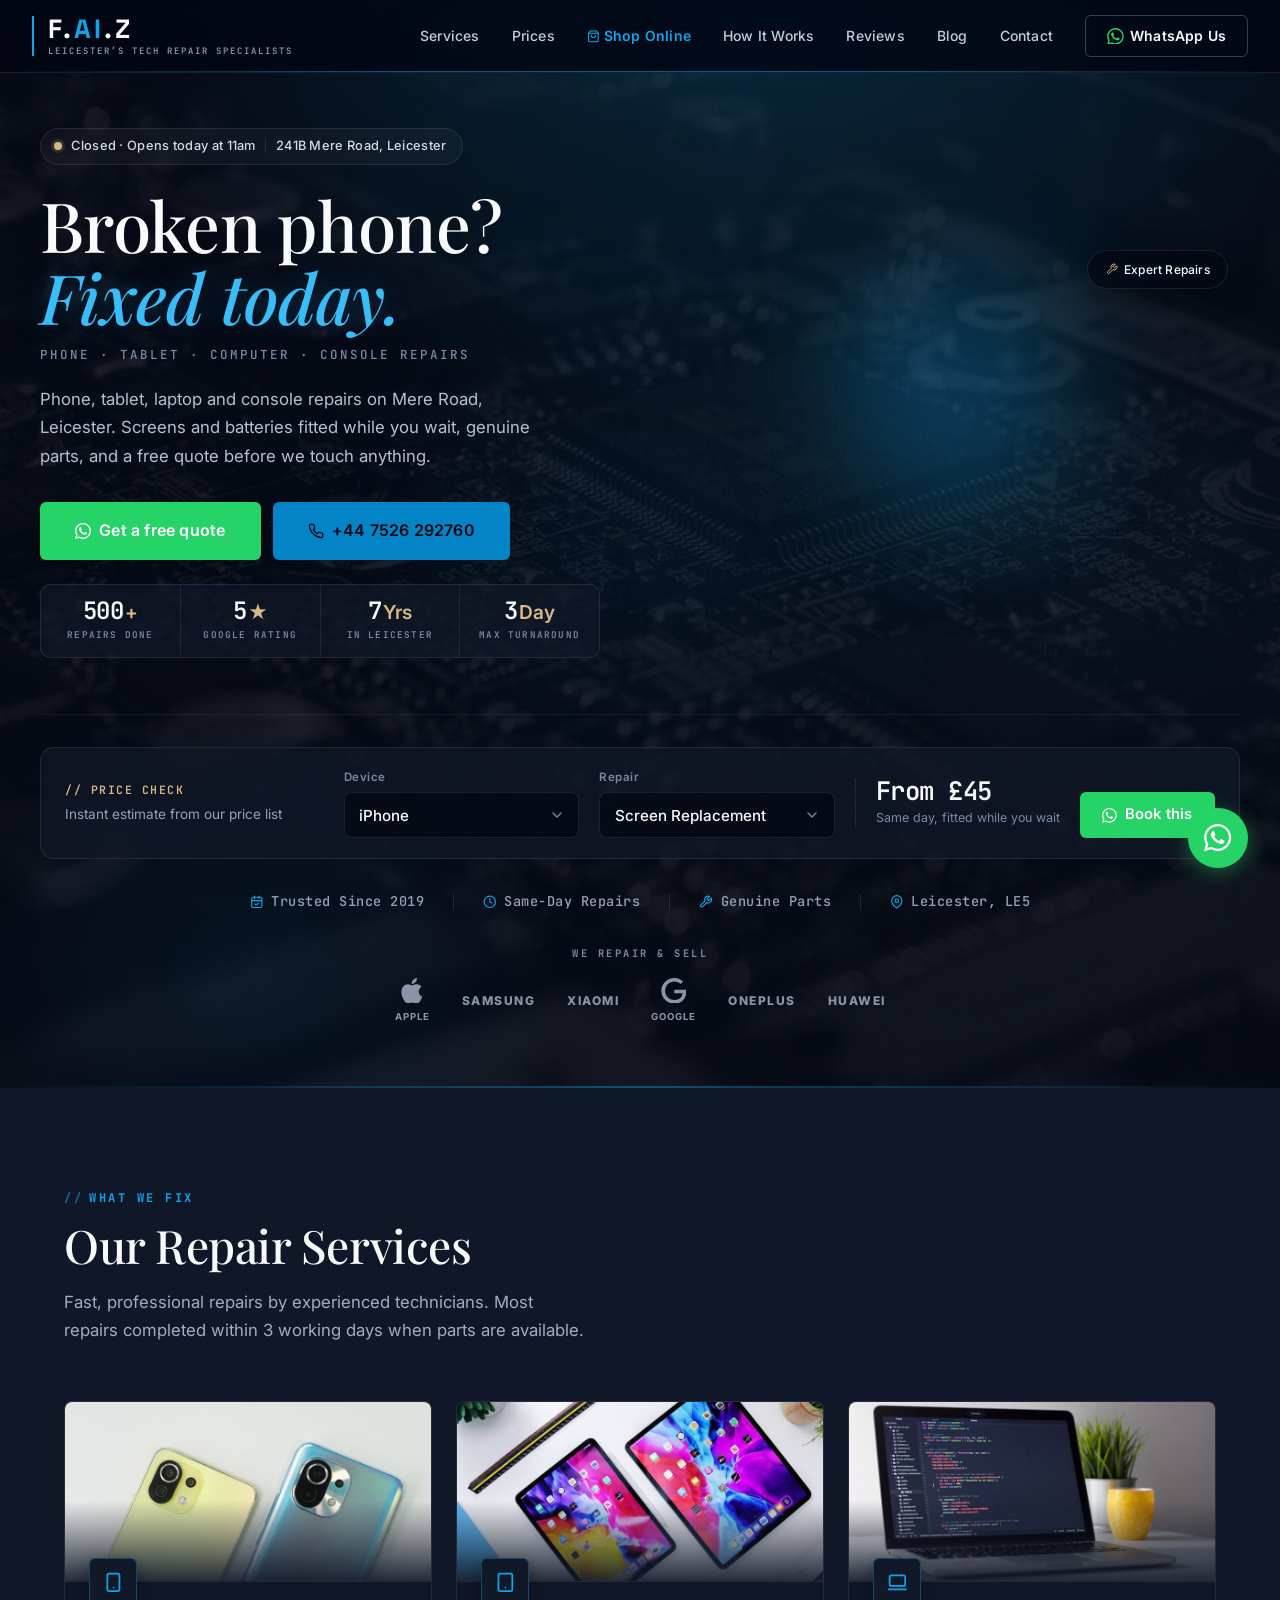
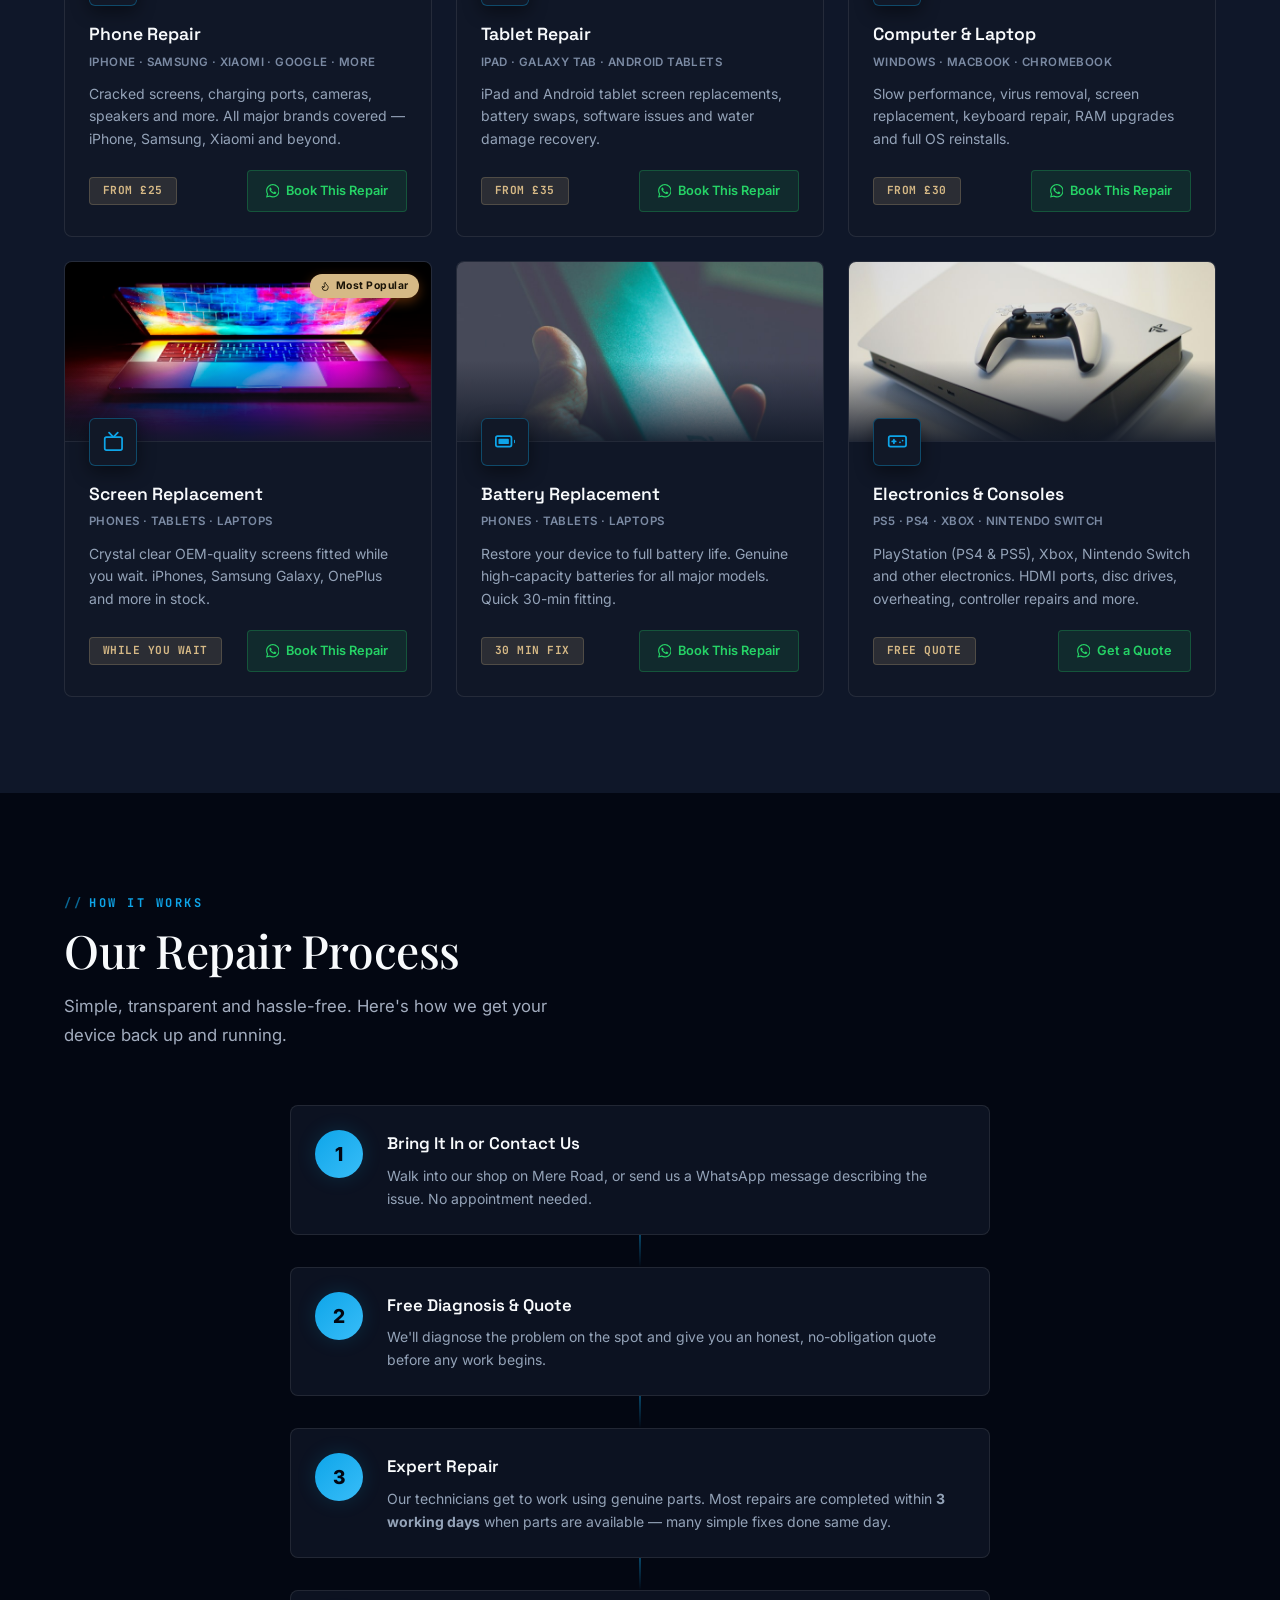
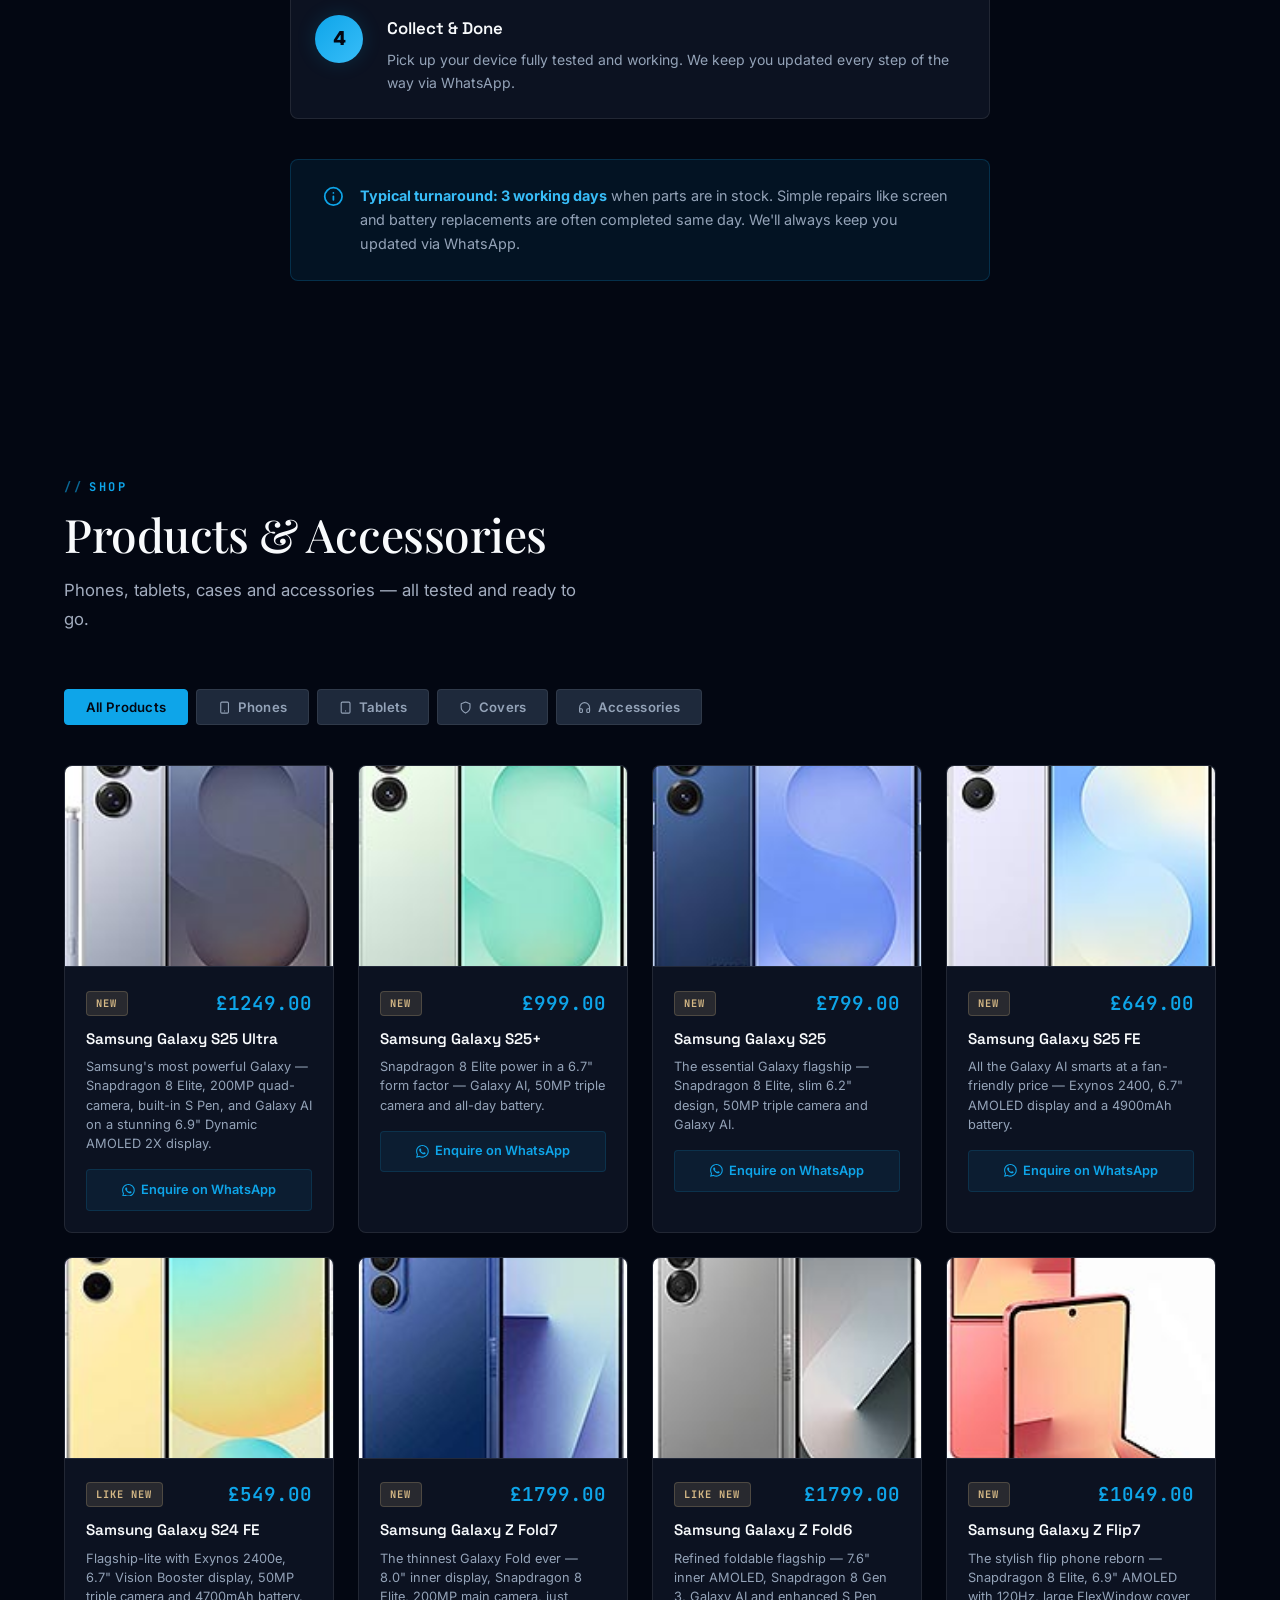
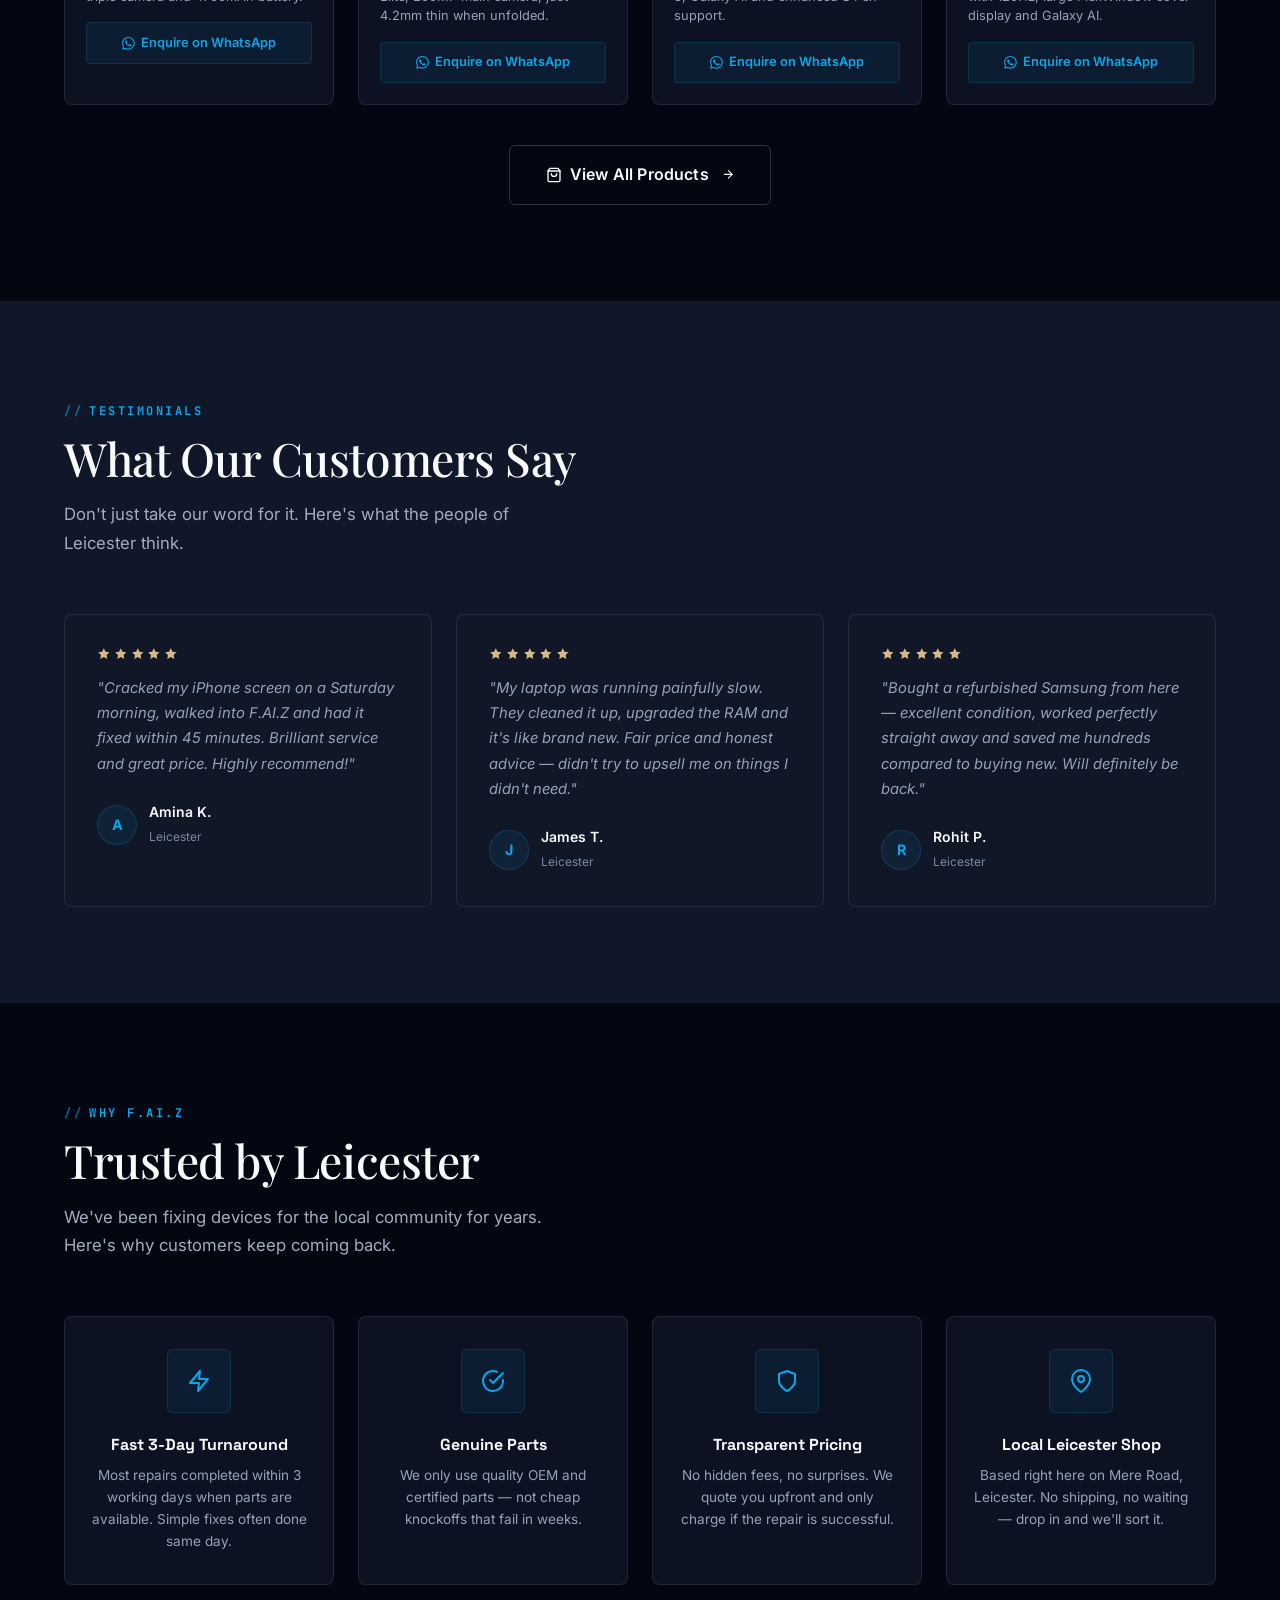
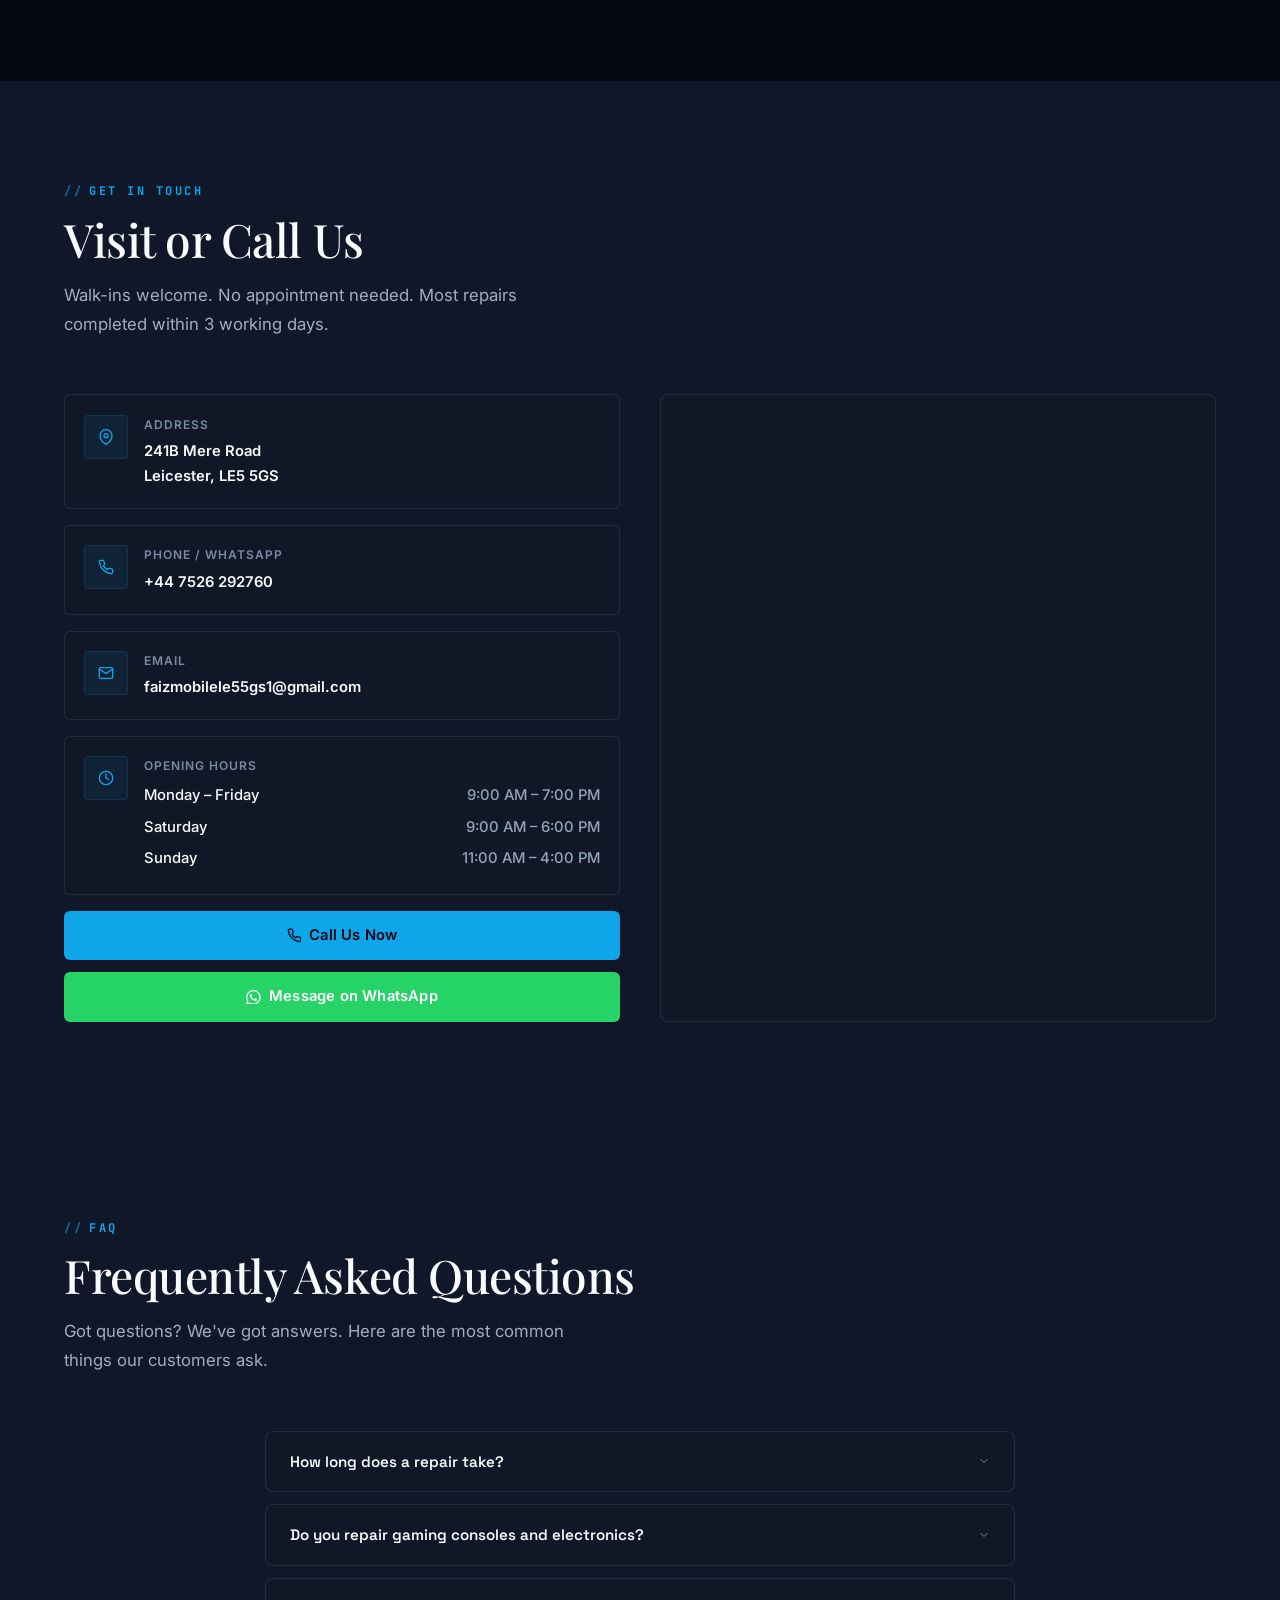
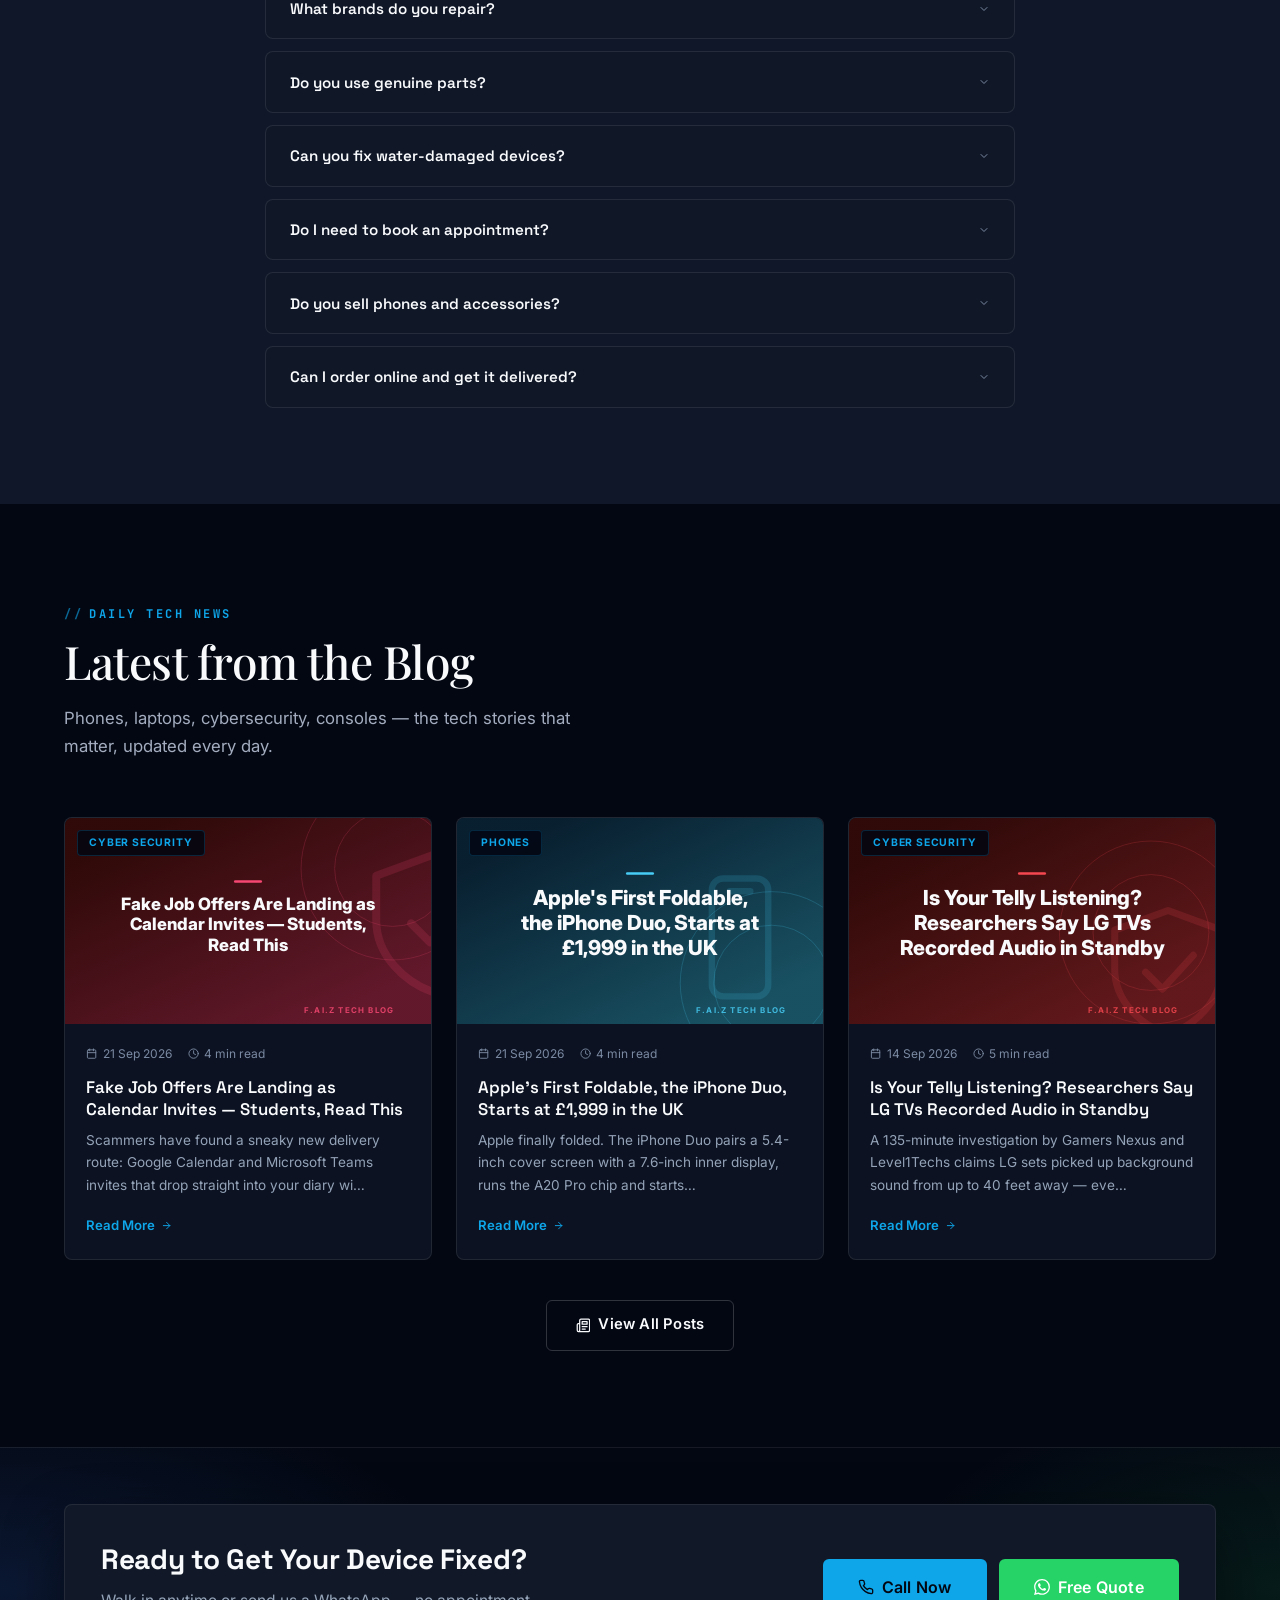
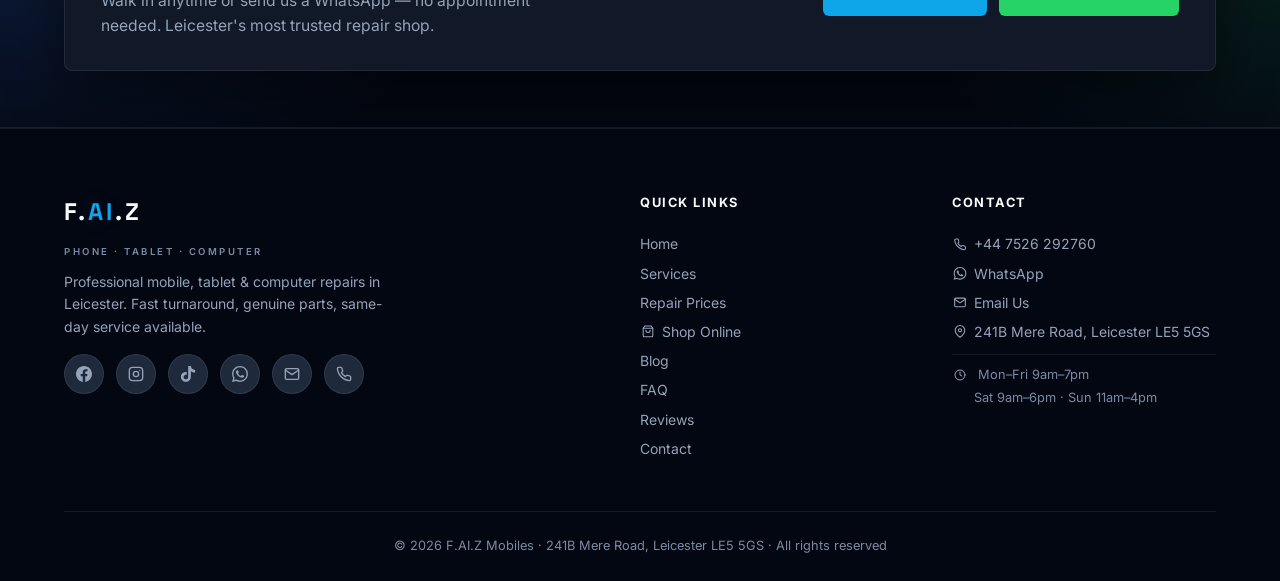
==== commit 9b0b72c4: "Luxury pass, Blog link back, live open-now badge, framed hero photos - Restore the Blog link in the " ====
--- a/index.html
+++ b/index.html
@@ -99,10 +99,10 @@
   <!-- Fonts -->
   <link rel="preconnect" href="https://fonts.googleapis.com">
   <link rel="preconnect" href="https://fonts.gstatic.com" crossorigin>
-  <link href="https://fonts.googleapis.com/css2?family=Inter:wght@400;500;600;700;800;900&family=Space+Grotesk:wght@500;600;700&family=JetBrains+Mono:wght@500;600;700&display=swap" rel="stylesheet">
-
-
-  <link rel="stylesheet" href="style.css?v=20260929" />
+  <link href="https://fonts.googleapis.com/css2?family=Inter:wght@400;500;600;700;800;900&family=Playfair+Display:ital,wght@0,500;0,600;1,500&family=Space+Grotesk:wght@500;600;700&family=JetBrains+Mono:wght@500;600;700&display=swap" rel="stylesheet">
+
+
+  <link rel="stylesheet" href="style.css?v=20260929b" />
   <link rel="stylesheet" href="blog.css?v=20260912" />
 </head>
 <body>
@@ -127,16 +127,17 @@
 
   <nav id="main-nav">
     <a href="tel:+447526292760" class="nav-phone-mobile">
-      <svg class="ic" viewBox="0 0 24 24" aria-hidden="true" focusable="false"None><path d="M22 16.92v3a2 2 0 0 1-2.18 2 19.79 19.79 0 0 1-8.63-3.07 19.5 19.5 0 0 1-6-6 19.79 19.79 0 0 1-3.07-8.67A2 2 0 0 1 4.11 2h3a2 2 0 0 1 2 1.72c.13.96.36 1.9.7 2.81a2 2 0 0 1-.45 2.11L8.09 9.91a16 16 0 0 0 6 6l1.27-1.27a2 2 0 0 1 2.11-.45c.91.34 1.85.57 2.81.7A2 2 0 0 1 22 16.92z"/></svg> +44 7526 292760
+      <svg class="ic" viewBox="0 0 24 24" aria-hidden="true" focusable="false"><path d="M22 16.92v3a2 2 0 0 1-2.18 2 19.79 19.79 0 0 1-8.63-3.07 19.5 19.5 0 0 1-6-6 19.79 19.79 0 0 1-3.07-8.67A2 2 0 0 1 4.11 2h3a2 2 0 0 1 2 1.72c.13.96.36 1.9.7 2.81a2 2 0 0 1-.45 2.11L8.09 9.91a16 16 0 0 0 6 6l1.27-1.27a2 2 0 0 1 2.11-.45c.91.34 1.85.57 2.81.7A2 2 0 0 1 22 16.92z"/></svg> +44 7526 292760
     </a>
     <a href="#services">Services</a>
     <a href="prices.html">Prices</a>
-    <a href="shop.html" class="nav-shop-link"><svg class="ic" viewBox="0 0 24 24" aria-hidden="true" focusable="false"None><path d="M6 2L3 6v14a2 2 0 0 0 2 2h14a2 2 0 0 0 2-2V6l-3-4z"/><line x1="3" y1="6" x2="21" y2="6"/><path d="M16 10a4 4 0 0 1-8 0"/></svg> Shop Online</a>
+    <a href="shop.html" class="nav-shop-link"><svg class="ic" viewBox="0 0 24 24" aria-hidden="true" focusable="false"><path d="M6 2L3 6v14a2 2 0 0 0 2 2h14a2 2 0 0 0 2-2V6l-3-4z"/><line x1="3" y1="6" x2="21" y2="6"/><path d="M16 10a4 4 0 0 1-8 0"/></svg> Shop Online</a>
     <a href="#process">How It Works</a>
     <a href="#reviews">Reviews</a>
+    <a href="blog.html">Blog</a>
     <a href="#contact">Contact</a>
     <a href="https://wa.me/447526292760" target="_blank" class="nav-cta">
-      <svg class="ic ic-fill" viewBox="0 0 24 24" aria-hidden="true" focusable="false"None><path d="M17.472 14.382c-.297-.149-1.758-.867-2.03-.967-.273-.099-.471-.148-.67.15-.197.297-.767.966-.94 1.164-.173.199-.347.223-.644.075-.297-.15-1.255-.463-2.39-1.475-.883-.788-1.48-1.761-1.653-2.059-.173-.297-.018-.458.13-.606.134-.133.298-.347.446-.52.149-.174.198-.298.298-.497.099-.198.05-.371-.025-.52-.075-.149-.669-1.612-.916-2.207-.242-.579-.487-.5-.669-.51-.173-.008-.371-.01-.57-.01-.198 0-.52.074-.792.372-.272.297-1.04 1.016-1.04 2.479 0 1.462 1.065 2.875 1.213 3.074.149.198 2.096 3.2 5.077 4.487.709.306 1.262.489 1.694.625.712.227 1.36.195 1.871.118.571-.085 1.758-.719 2.006-1.413.248-.694.248-1.289.173-1.413-.074-.124-.272-.198-.57-.347m-5.421 7.403h-.004a9.87 9.87 0 0 1-5.031-1.378l-.361-.214-3.741.982.998-3.648-.235-.374a9.86 9.86 0 0 1-1.51-5.26c.001-5.45 4.436-9.884 9.888-9.884 2.64 0 5.122 1.03 6.988 2.898a9.825 9.825 0 0 1 2.893 6.994c-.003 5.45-4.437 9.885-9.885 9.885m8.413-18.297A11.815 11.815 0 0 0 12.05 0C5.495 0 .16 5.335.157 11.892c0 2.096.547 4.142 1.588 5.945L.057 24l6.305-1.654a11.882 11.882 0 0 0 5.683 1.448h.005c6.554 0 11.89-5.335 11.893-11.893a11.821 11.821 0 0 0-3.48-8.413Z"/></svg> WhatsApp Us
+      <svg class="ic ic-fill" viewBox="0 0 24 24" aria-hidden="true" focusable="false"><path d="M17.472 14.382c-.297-.149-1.758-.867-2.03-.967-.273-.099-.471-.148-.67.15-.197.297-.767.966-.94 1.164-.173.199-.347.223-.644.075-.297-.15-1.255-.463-2.39-1.475-.883-.788-1.48-1.761-1.653-2.059-.173-.297-.018-.458.13-.606.134-.133.298-.347.446-.52.149-.174.198-.298.298-.497.099-.198.05-.371-.025-.52-.075-.149-.669-1.612-.916-2.207-.242-.579-.487-.5-.669-.51-.173-.008-.371-.01-.57-.01-.198 0-.52.074-.792.372-.272.297-1.04 1.016-1.04 2.479 0 1.462 1.065 2.875 1.213 3.074.149.198 2.096 3.2 5.077 4.487.709.306 1.262.489 1.694.625.712.227 1.36.195 1.871.118.571-.085 1.758-.719 2.006-1.413.248-.694.248-1.289.173-1.413-.074-.124-.272-.198-.57-.347m-5.421 7.403h-.004a9.87 9.87 0 0 1-5.031-1.378l-.361-.214-3.741.982.998-3.648-.235-.374a9.86 9.86 0 0 1-1.51-5.26c.001-5.45 4.436-9.884 9.888-9.884 2.64 0 5.122 1.03 6.988 2.898a9.825 9.825 0 0 1 2.893 6.994c-.003 5.45-4.437 9.885-9.885 9.885m8.413-18.297A11.815 11.815 0 0 0 12.05 0C5.495 0 .16 5.335.157 11.892c0 2.096.547 4.142 1.588 5.945L.057 24l6.305-1.654a11.882 11.882 0 0 0 5.683 1.448h.005c6.554 0 11.89-5.335 11.893-11.893a11.821 11.821 0 0 0-3.48-8.413Z"/></svg> WhatsApp Us
     </a>
   </nav>
 
@@ -156,8 +157,11 @@
 
       <!-- LEFT: text + CTAs -->
       <div class="hero-text">
-        <div class="hero-badge animate-in">
-          <svg class="ic" viewBox="0 0 24 24" aria-hidden="true" focusable="false"None><polygon points="13 2 3 14 12 14 11 22 21 10 12 10 13 2"/></svg> Leicester's Trusted Tech Repair Shop
+        <div class="hero-badge animate-in" id="open-badge">
+          <span class="open-dot" aria-hidden="true"></span>
+          <span id="open-badge-text">Walk-ins welcome</span>
+          <span class="hero-badge-sep" aria-hidden="true"></span>
+          <span>241B Mere Road, Leicester</span>
         </div>
 
         <h1 class="hero-title animate-in">
@@ -174,10 +178,10 @@
 
         <div class="hero-actions animate-in">
           <a href="https://wa.me/447526292760?text=Hi%2C+I%27d+like+a+free+quote+please" target="_blank" class="btn btn-whatsapp btn-lg">
-            <svg class="ic ic-fill" viewBox="0 0 24 24" aria-hidden="true" focusable="false"None><path d="M17.472 14.382c-.297-.149-1.758-.867-2.03-.967-.273-.099-.471-.148-.67.15-.197.297-.767.966-.94 1.164-.173.199-.347.223-.644.075-.297-.15-1.255-.463-2.39-1.475-.883-.788-1.48-1.761-1.653-2.059-.173-.297-.018-.458.13-.606.134-.133.298-.347.446-.52.149-.174.198-.298.298-.497.099-.198.05-.371-.025-.52-.075-.149-.669-1.612-.916-2.207-.242-.579-.487-.5-.669-.51-.173-.008-.371-.01-.57-.01-.198 0-.52.074-.792.372-.272.297-1.04 1.016-1.04 2.479 0 1.462 1.065 2.875 1.213 3.074.149.198 2.096 3.2 5.077 4.487.709.306 1.262.489 1.694.625.712.227 1.36.195 1.871.118.571-.085 1.758-.719 2.006-1.413.248-.694.248-1.289.173-1.413-.074-.124-.272-.198-.57-.347m-5.421 7.403h-.004a9.87 9.87 0 0 1-5.031-1.378l-.361-.214-3.741.982.998-3.648-.235-.374a9.86 9.86 0 0 1-1.51-5.26c.001-5.45 4.436-9.884 9.888-9.884 2.64 0 5.122 1.03 6.988 2.898a9.825 9.825 0 0 1 2.893 6.994c-.003 5.45-4.437 9.885-9.885 9.885m8.413-18.297A11.815 11.815 0 0 0 12.05 0C5.495 0 .16 5.335.157 11.892c0 2.096.547 4.142 1.588 5.945L.057 24l6.305-1.654a11.882 11.882 0 0 0 5.683 1.448h.005c6.554 0 11.89-5.335 11.893-11.893a11.821 11.821 0 0 0-3.48-8.413Z"/></svg> Get a free quote
+            <svg class="ic ic-fill" viewBox="0 0 24 24" aria-hidden="true" focusable="false"><path d="M17.472 14.382c-.297-.149-1.758-.867-2.03-.967-.273-.099-.471-.148-.67.15-.197.297-.767.966-.94 1.164-.173.199-.347.223-.644.075-.297-.15-1.255-.463-2.39-1.475-.883-.788-1.48-1.761-1.653-2.059-.173-.297-.018-.458.13-.606.134-.133.298-.347.446-.52.149-.174.198-.298.298-.497.099-.198.05-.371-.025-.52-.075-.149-.669-1.612-.916-2.207-.242-.579-.487-.5-.669-.51-.173-.008-.371-.01-.57-.01-.198 0-.52.074-.792.372-.272.297-1.04 1.016-1.04 2.479 0 1.462 1.065 2.875 1.213 3.074.149.198 2.096 3.2 5.077 4.487.709.306 1.262.489 1.694.625.712.227 1.36.195 1.871.118.571-.085 1.758-.719 2.006-1.413.248-.694.248-1.289.173-1.413-.074-.124-.272-.198-.57-.347m-5.421 7.403h-.004a9.87 9.87 0 0 1-5.031-1.378l-.361-.214-3.741.982.998-3.648-.235-.374a9.86 9.86 0 0 1-1.51-5.26c.001-5.45 4.436-9.884 9.888-9.884 2.64 0 5.122 1.03 6.988 2.898a9.825 9.825 0 0 1 2.893 6.994c-.003 5.45-4.437 9.885-9.885 9.885m8.413-18.297A11.815 11.815 0 0 0 12.05 0C5.495 0 .16 5.335.157 11.892c0 2.096.547 4.142 1.588 5.945L.057 24l6.305-1.654a11.882 11.882 0 0 0 5.683 1.448h.005c6.554 0 11.89-5.335 11.893-11.893a11.821 11.821 0 0 0-3.48-8.413Z"/></svg> Get a free quote
           </a>
           <a href="tel:+447526292760" class="btn btn-primary btn-lg">
-            <svg class="ic" viewBox="0 0 24 24" aria-hidden="true" focusable="false"None><path d="M22 16.92v3a2 2 0 0 1-2.18 2 19.79 19.79 0 0 1-8.63-3.07 19.5 19.5 0 0 1-6-6 19.79 19.79 0 0 1-3.07-8.67A2 2 0 0 1 4.11 2h3a2 2 0 0 1 2 1.72c.13.96.36 1.9.7 2.81a2 2 0 0 1-.45 2.11L8.09 9.91a16 16 0 0 0 6 6l1.27-1.27a2 2 0 0 1 2.11-.45c.91.34 1.85.57 2.81.7A2 2 0 0 1 22 16.92z"/></svg> +44 7526 292760
+            <svg class="ic" viewBox="0 0 24 24" aria-hidden="true" focusable="false"><path d="M22 16.92v3a2 2 0 0 1-2.18 2 19.79 19.79 0 0 1-8.63-3.07 19.5 19.5 0 0 1-6-6 19.79 19.79 0 0 1-3.07-8.67A2 2 0 0 1 4.11 2h3a2 2 0 0 1 2 1.72c.13.96.36 1.9.7 2.81a2 2 0 0 1-.45 2.11L8.09 9.91a16 16 0 0 0 6 6l1.27-1.27a2 2 0 0 1 2.11-.45c.91.34 1.85.57 2.81.7A2 2 0 0 1 22 16.92z"/></svg> +44 7526 292760
           </a>
         </div>
 
@@ -224,10 +228,10 @@
           width="360" height="360"
         />
         <div class="hero-device-pill hero-device-pill--top">
-          <svg class="ic" viewBox="0 0 24 24" aria-hidden="true" focusable="false"None><path d="M14.7 6.3a1 1 0 0 0 0 1.4l1.6 1.6a1 1 0 0 0 1.4 0l3.77-3.77a6 6 0 0 1-7.94 7.94l-6.91 6.91a2.12 2.12 0 0 1-3-3l6.91-6.91a6 6 0 0 1 7.94-7.94l-3.76 3.76z"/></svg> Expert Repairs
+          <svg class="ic" viewBox="0 0 24 24" aria-hidden="true" focusable="false"><path d="M14.7 6.3a1 1 0 0 0 0 1.4l1.6 1.6a1 1 0 0 0 1.4 0l3.77-3.77a6 6 0 0 1-7.94 7.94l-6.91 6.91a2.12 2.12 0 0 1-3-3l6.91-6.91a6 6 0 0 1 7.94-7.94l-3.76 3.76z"/></svg> Expert Repairs
         </div>
         <div class="hero-device-pill hero-device-pill--bottom" id="heroDevicePill">
-          <svg class="ic" viewBox="0 0 24 24" aria-hidden="true" focusable="false"None><polygon points="13 2 3 14 12 14 11 22 21 10 12 10 13 2"/></svg> Same-Day Available
+          <svg class="ic" viewBox="0 0 24 24" aria-hidden="true" focusable="false"><polygon points="13 2 3 14 12 14 11 22 21 10 12 10 13 2"/></svg> Same-Day Available
         </div>
       </div>
 
@@ -244,14 +248,14 @@
           <span>Device</span>
           <span class="price-check-select">
             <select id="pc-device" aria-label="Device"></select>
-            <svg class="ic" viewBox="0 0 24 24" aria-hidden="true" focusable="false"None><polyline points="6 9 12 15 18 9"/></svg>
+            <svg class="ic" viewBox="0 0 24 24" aria-hidden="true" focusable="false"><polyline points="6 9 12 15 18 9"/></svg>
           </span>
         </label>
         <label class="price-check-field">
           <span>Repair</span>
           <span class="price-check-select">
             <select id="pc-repair" aria-label="Repair"></select>
-            <svg class="ic" viewBox="0 0 24 24" aria-hidden="true" focusable="false"None><polyline points="6 9 12 15 18 9"/></svg>
+            <svg class="ic" viewBox="0 0 24 24" aria-hidden="true" focusable="false"><polyline points="6 9 12 15 18 9"/></svg>
           </span>
         </label>
         <div class="price-check-result">
@@ -259,27 +263,27 @@
           <span class="price-check-time" id="pc-time">Same day, fitted while you wait</span>
         </div>
         <a href="https://wa.me/447526292760?text=Hi%2C+I%27d+like+a+free+quote+please" target="_blank" class="btn btn-whatsapp" id="pc-book">
-          <svg class="ic ic-fill" viewBox="0 0 24 24" aria-hidden="true" focusable="false"None><path d="M17.472 14.382c-.297-.149-1.758-.867-2.03-.967-.273-.099-.471-.148-.67.15-.197.297-.767.966-.94 1.164-.173.199-.347.223-.644.075-.297-.15-1.255-.463-2.39-1.475-.883-.788-1.48-1.761-1.653-2.059-.173-.297-.018-.458.13-.606.134-.133.298-.347.446-.52.149-.174.198-.298.298-.497.099-.198.05-.371-.025-.52-.075-.149-.669-1.612-.916-2.207-.242-.579-.487-.5-.669-.51-.173-.008-.371-.01-.57-.01-.198 0-.52.074-.792.372-.272.297-1.04 1.016-1.04 2.479 0 1.462 1.065 2.875 1.213 3.074.149.198 2.096 3.2 5.077 4.487.709.306 1.262.489 1.694.625.712.227 1.36.195 1.871.118.571-.085 1.758-.719 2.006-1.413.248-.694.248-1.289.173-1.413-.074-.124-.272-.198-.57-.347m-5.421 7.403h-.004a9.87 9.87 0 0 1-5.031-1.378l-.361-.214-3.741.982.998-3.648-.235-.374a9.86 9.86 0 0 1-1.51-5.26c.001-5.45 4.436-9.884 9.888-9.884 2.64 0 5.122 1.03 6.988 2.898a9.825 9.825 0 0 1 2.893 6.994c-.003 5.45-4.437 9.885-9.885 9.885m8.413-18.297A11.815 11.815 0 0 0 12.05 0C5.495 0 .16 5.335.157 11.892c0 2.096.547 4.142 1.588 5.945L.057 24l6.305-1.654a11.882 11.882 0 0 0 5.683 1.448h.005c6.554 0 11.89-5.335 11.893-11.893a11.821 11.821 0 0 0-3.48-8.413Z"/></svg> Book this
+          <svg class="ic ic-fill" viewBox="0 0 24 24" aria-hidden="true" focusable="false"><path d="M17.472 14.382c-.297-.149-1.758-.867-2.03-.967-.273-.099-.471-.148-.67.15-.197.297-.767.966-.94 1.164-.173.199-.347.223-.644.075-.297-.15-1.255-.463-2.39-1.475-.883-.788-1.48-1.761-1.653-2.059-.173-.297-.018-.458.13-.606.134-.133.298-.347.446-.52.149-.174.198-.298.298-.497.099-.198.05-.371-.025-.52-.075-.149-.669-1.612-.916-2.207-.242-.579-.487-.5-.669-.51-.173-.008-.371-.01-.57-.01-.198 0-.52.074-.792.372-.272.297-1.04 1.016-1.04 2.479 0 1.462 1.065 2.875 1.213 3.074.149.198 2.096 3.2 5.077 4.487.709.306 1.262.489 1.694.625.712.227 1.36.195 1.871.118.571-.085 1.758-.719 2.006-1.413.248-.694.248-1.289.173-1.413-.074-.124-.272-.198-.57-.347m-5.421 7.403h-.004a9.87 9.87 0 0 1-5.031-1.378l-.361-.214-3.741.982.998-3.648-.235-.374a9.86 9.86 0 0 1-1.51-5.26c.001-5.45 4.436-9.884 9.888-9.884 2.64 0 5.122 1.03 6.988 2.898a9.825 9.825 0 0 1 2.893 6.994c-.003 5.45-4.437 9.885-9.885 9.885m8.413-18.297A11.815 11.815 0 0 0 12.05 0C5.495 0 .16 5.335.157 11.892c0 2.096.547 4.142 1.588 5.945L.057 24l6.305-1.654a11.882 11.882 0 0 0 5.683 1.448h.005c6.554 0 11.89-5.335 11.893-11.893a11.821 11.821 0 0 0-3.48-8.413Z"/></svg> Book this
         </a>
       </div>
       <div class="hero-trust-bar">
         <div class="trust-item">
-          <svg class="ic" viewBox="0 0 24 24" aria-hidden="true" focusable="false"None><rect x="3" y="4" width="18" height="18" rx="2"/><line x1="16" y1="2" x2="16" y2="6"/><line x1="8" y1="2" x2="8" y2="6"/><line x1="3" y1="10" x2="21" y2="10"/><polyline points="9 16 11 18 15 14"/></svg>
+          <svg class="ic" viewBox="0 0 24 24" aria-hidden="true" focusable="false"><rect x="3" y="4" width="18" height="18" rx="2"/><line x1="16" y1="2" x2="16" y2="6"/><line x1="8" y1="2" x2="8" y2="6"/><line x1="3" y1="10" x2="21" y2="10"/><polyline points="9 16 11 18 15 14"/></svg>
           <span>Trusted Since 2019</span>
         </div>
         <div class="trust-divider"></div>
         <div class="trust-item">
-          <svg class="ic" viewBox="0 0 24 24" aria-hidden="true" focusable="false"None><circle cx="12" cy="12" r="10"/><polyline points="12 6 12 12 16 14"/></svg>
+          <svg class="ic" viewBox="0 0 24 24" aria-hidden="true" focusable="false"><circle cx="12" cy="12" r="10"/><polyline points="12 6 12 12 16 14"/></svg>
           <span>Same-Day Repairs</span>
         </div>
         <div class="trust-divider"></div>
         <div class="trust-item">
-          <svg class="ic" viewBox="0 0 24 24" aria-hidden="true" focusable="false"None><path d="M14.7 6.3a1 1 0 0 0 0 1.4l1.6 1.6a1 1 0 0 0 1.4 0l3.77-3.77a6 6 0 0 1-7.94 7.94l-6.91 6.91a2.12 2.12 0 0 1-3-3l6.91-6.91a6 6 0 0 1 7.94-7.94l-3.76 3.76z"/></svg>
+          <svg class="ic" viewBox="0 0 24 24" aria-hidden="true" focusable="false"><path d="M14.7 6.3a1 1 0 0 0 0 1.4l1.6 1.6a1 1 0 0 0 1.4 0l3.77-3.77a6 6 0 0 1-7.94 7.94l-6.91 6.91a2.12 2.12 0 0 1-3-3l6.91-6.91a6 6 0 0 1 7.94-7.94l-3.76 3.76z"/></svg>
           <span>Genuine Parts</span>
         </div>
         <div class="trust-divider"></div>
         <div class="trust-item">
-          <svg class="ic" viewBox="0 0 24 24" aria-hidden="true" focusable="false"None><path d="M21 10c0 7-9 13-9 13s-9-6-9-13a9 9 0 0 1 18 0z"/><circle cx="12" cy="10" r="3"/></svg>
+          <svg class="ic" viewBox="0 0 24 24" aria-hidden="true" focusable="false"><path d="M21 10c0 7-9 13-9 13s-9-6-9-13a9 9 0 0 1 18 0z"/><circle cx="12" cy="10" r="3"/></svg>
           <span>Leicester, LE5</span>
         </div>
       </div>
@@ -288,10 +292,10 @@
       <div class="brand-logos">
         <span class="brand-logos-label">We Repair &amp; Sell</span>
         <div class="brand-logos-row">
-          <div class="brand-logo"><svg class="ic ic-fill" viewBox="0 0 24 24" aria-hidden="true" focusable="false"None><path d="M12.152 6.896c-.948 0-2.415-1.078-3.96-1.04-2.04.027-3.91 1.183-4.961 3.014-2.117 3.675-.546 9.103 1.519 12.09 1.013 1.454 2.208 3.09 3.792 3.039 1.52-.065 2.09-.987 3.935-.987 1.831 0 2.35.987 3.96.948 1.637-.026 2.676-1.48 3.676-2.948 1.156-1.688 1.636-3.325 1.662-3.415-.039-.013-3.182-1.221-3.22-4.857-.026-3.04 2.48-4.494 2.597-4.559-1.429-2.09-3.623-2.324-4.39-2.376-2-.156-3.675 1.09-4.61 1.09zM15.53 3.83c.843-1.012 1.4-2.427 1.245-3.83-1.207.052-2.662.805-3.532 1.818-.78.896-1.454 2.338-1.273 3.714 1.338.104 2.715-.688 3.559-1.701"/></svg><span>Apple</span></div>
+          <div class="brand-logo"><svg class="ic ic-fill" viewBox="0 0 24 24" aria-hidden="true" focusable="false"><path d="M12.152 6.896c-.948 0-2.415-1.078-3.96-1.04-2.04.027-3.91 1.183-4.961 3.014-2.117 3.675-.546 9.103 1.519 12.09 1.013 1.454 2.208 3.09 3.792 3.039 1.52-.065 2.09-.987 3.935-.987 1.831 0 2.35.987 3.96.948 1.637-.026 2.676-1.48 3.676-2.948 1.156-1.688 1.636-3.325 1.662-3.415-.039-.013-3.182-1.221-3.22-4.857-.026-3.04 2.48-4.494 2.597-4.559-1.429-2.09-3.623-2.324-4.39-2.376-2-.156-3.675 1.09-4.61 1.09zM15.53 3.83c.843-1.012 1.4-2.427 1.245-3.83-1.207.052-2.662.805-3.532 1.818-.78.896-1.454 2.338-1.273 3.714 1.338.104 2.715-.688 3.559-1.701"/></svg><span>Apple</span></div>
           <div class="brand-logo"><span class="brand-text-icon">Samsung</span></div>
           <div class="brand-logo"><span class="brand-text-icon">Xiaomi</span></div>
-          <div class="brand-logo"><svg class="ic ic-fill" viewBox="0 0 24 24" aria-hidden="true" focusable="false"None><path d="M12.48 10.92v3.28h7.84c-.24 1.84-.853 3.187-1.787 4.133-1.147 1.147-2.933 2.4-6.053 2.4-4.827 0-8.6-3.893-8.6-8.72s3.773-8.72 8.6-8.72c2.6 0 4.507 1.027 5.907 2.347l2.307-2.307C18.747 1.44 16.133 0 12.48 0 5.867 0 .307 5.387.307 12s5.56 12 12.173 12c3.573 0 6.267-1.173 8.373-3.36 2.16-2.16 2.84-5.213 2.84-7.667 0-.76-.053-1.467-.173-2.053H12.48z"/></svg><span>Google</span></div>
+          <div class="brand-logo"><svg class="ic ic-fill" viewBox="0 0 24 24" aria-hidden="true" focusable="false"><path d="M12.48 10.92v3.28h7.84c-.24 1.84-.853 3.187-1.787 4.133-1.147 1.147-2.933 2.4-6.053 2.4-4.827 0-8.6-3.893-8.6-8.72s3.773-8.72 8.6-8.72c2.6 0 4.507 1.027 5.907 2.347l2.307-2.307C18.747 1.44 16.133 0 12.48 0 5.867 0 .307 5.387.307 12s5.56 12 12.173 12c3.573 0 6.267-1.173 8.373-3.36 2.16-2.16 2.84-5.213 2.84-7.667 0-.76-.053-1.467-.173-2.053H12.48z"/></svg><span>Google</span></div>
           <div class="brand-logo"><span class="brand-text-icon">OnePlus</span></div>
           <div class="brand-logo"><span class="brand-text-icon">Huawei</span></div>
         </div>
@@ -304,7 +308,7 @@
   <section id="services">
     <div class="container">
       <div class="section-header animate-on-scroll">
-        <span class="section-label"><svg class="ic" viewBox="0 0 24 24" aria-hidden="true" focusable="false"None><path d="M14.7 6.3a1 1 0 0 0 0 1.4l1.6 1.6a1 1 0 0 0 1.4 0l3.77-3.77a6 6 0 0 1-7.94 7.94l-6.91 6.91a2.12 2.12 0 0 1-3-3l6.91-6.91a6 6 0 0 1 7.94-7.94l-3.76 3.76z"/></svg> What We Fix</span>
+        <span class="section-label"><svg class="ic" viewBox="0 0 24 24" aria-hidden="true" focusable="false"><path d="M14.7 6.3a1 1 0 0 0 0 1.4l1.6 1.6a1 1 0 0 0 1.4 0l3.77-3.77a6 6 0 0 1-7.94 7.94l-6.91 6.91a2.12 2.12 0 0 1-3-3l6.91-6.91a6 6 0 0 1 7.94-7.94l-3.76 3.76z"/></svg> What We Fix</span>
         <h2 class="section-title">Our Repair Services</h2>
         <p class="section-sub">Fast, professional repairs by experienced technicians. Most repairs completed within 3 working days when parts are available.</p>
       </div>
@@ -313,14 +317,14 @@
         <div class="service-card animate-on-scroll">
           <div class="service-img"><img src="images/site/service-phone.jpg" alt="Phone screen repair" width="800" height="500" loading="lazy"></div>
           <div class="service-body">
-            <div class="service-icon-wrap"><svg class="ic" viewBox="0 0 24 24" aria-hidden="true" focusable="false"None><rect x="5" y="2" width="14" height="20" rx="2"/><line x1="12" y1="18" x2="12.01" y2="18"/></svg></div>
+            <div class="service-icon-wrap"><svg class="ic" viewBox="0 0 24 24" aria-hidden="true" focusable="false"><rect x="5" y="2" width="14" height="20" rx="2"/><line x1="12" y1="18" x2="12.01" y2="18"/></svg></div>
             <h3>Phone Repair</h3>
             <span class="service-sub">iPhone &middot; Samsung &middot; Xiaomi &middot; Google &middot; more</span>
             <p>Cracked screens, charging ports, cameras, speakers and more. All major brands covered — iPhone, Samsung, Xiaomi and beyond.</p>
             <div class="service-footer">
               <span class="service-tag">From &pound;25</span>
               <a href="https://wa.me/447526292760?text=Hi%2C+I'd+like+to+book+a+phone+repair+please" target="_blank" class="service-book-btn">
-                <svg class="ic ic-fill" viewBox="0 0 24 24" aria-hidden="true" focusable="false"None><path d="M17.472 14.382c-.297-.149-1.758-.867-2.03-.967-.273-.099-.471-.148-.67.15-.197.297-.767.966-.94 1.164-.173.199-.347.223-.644.075-.297-.15-1.255-.463-2.39-1.475-.883-.788-1.48-1.761-1.653-2.059-.173-.297-.018-.458.13-.606.134-.133.298-.347.446-.52.149-.174.198-.298.298-.497.099-.198.05-.371-.025-.52-.075-.149-.669-1.612-.916-2.207-.242-.579-.487-.5-.669-.51-.173-.008-.371-.01-.57-.01-.198 0-.52.074-.792.372-.272.297-1.04 1.016-1.04 2.479 0 1.462 1.065 2.875 1.213 3.074.149.198 2.096 3.2 5.077 4.487.709.306 1.262.489 1.694.625.712.227 1.36.195 1.871.118.571-.085 1.758-.719 2.006-1.413.248-.694.248-1.289.173-1.413-.074-.124-.272-.198-.57-.347m-5.421 7.403h-.004a9.87 9.87 0 0 1-5.031-1.378l-.361-.214-3.741.982.998-3.648-.235-.374a9.86 9.86 0 0 1-1.51-5.26c.001-5.45 4.436-9.884 9.888-9.884 2.64 0 5.122 1.03 6.988 2.898a9.825 9.825 0 0 1 2.893 6.994c-.003 5.45-4.437 9.885-9.885 9.885m8.413-18.297A11.815 11.815 0 0 0 12.05 0C5.495 0 .16 5.335.157 11.892c0 2.096.547 4.142 1.588 5.945L.057 24l6.305-1.654a11.882 11.882 0 0 0 5.683 1.448h.005c6.554 0 11.89-5.335 11.893-11.893a11.821 11.821 0 0 0-3.48-8.413Z"/></svg> Book This Repair
+                <svg class="ic ic-fill" viewBox="0 0 24 24" aria-hidden="true" focusable="false"><path d="M17.472 14.382c-.297-.149-1.758-.867-2.03-.967-.273-.099-.471-.148-.67.15-.197.297-.767.966-.94 1.164-.173.199-.347.223-.644.075-.297-.15-1.255-.463-2.39-1.475-.883-.788-1.48-1.761-1.653-2.059-.173-.297-.018-.458.13-.606.134-.133.298-.347.446-.52.149-.174.198-.298.298-.497.099-.198.05-.371-.025-.52-.075-.149-.669-1.612-.916-2.207-.242-.579-.487-.5-.669-.51-.173-.008-.371-.01-.57-.01-.198 0-.52.074-.792.372-.272.297-1.04 1.016-1.04 2.479 0 1.462 1.065 2.875 1.213 3.074.149.198 2.096 3.2 5.077 4.487.709.306 1.262.489 1.694.625.712.227 1.36.195 1.871.118.571-.085 1.758-.719 2.006-1.413.248-.694.248-1.289.173-1.413-.074-.124-.272-.198-.57-.347m-5.421 7.403h-.004a9.87 9.87 0 0 1-5.031-1.378l-.361-.214-3.741.982.998-3.648-.235-.374a9.86 9.86 0 0 1-1.51-5.26c.001-5.45 4.436-9.884 9.888-9.884 2.64 0 5.122 1.03 6.988 2.898a9.825 9.825 0 0 1 2.893 6.994c-.003 5.45-4.437 9.885-9.885 9.885m8.413-18.297A11.815 11.815 0 0 0 12.05 0C5.495 0 .16 5.335.157 11.892c0 2.096.547 4.142 1.588 5.945L.057 24l6.305-1.654a11.882 11.882 0 0 0 5.683 1.448h.005c6.554 0 11.89-5.335 11.893-11.893a11.821 11.821 0 0 0-3.48-8.413Z"/></svg> Book This Repair
               </a>
             </div>
           </div>
@@ -329,14 +333,14 @@
         <div class="service-card animate-on-scroll">
           <div class="service-img"><img src="images/site/service-tablet.jpg" alt="Tablet repair" width="800" height="500" loading="lazy"></div>
           <div class="service-body">
-            <div class="service-icon-wrap"><svg class="ic" viewBox="0 0 24 24" aria-hidden="true" focusable="false"None><rect x="4" y="2" width="16" height="20" rx="2"/><line x1="12" y1="18" x2="12.01" y2="18"/></svg></div>
+            <div class="service-icon-wrap"><svg class="ic" viewBox="0 0 24 24" aria-hidden="true" focusable="false"><rect x="4" y="2" width="16" height="20" rx="2"/><line x1="12" y1="18" x2="12.01" y2="18"/></svg></div>
             <h3>Tablet Repair</h3>
             <span class="service-sub">iPad &middot; Galaxy Tab &middot; Android tablets</span>
             <p>iPad and Android tablet screen replacements, battery swaps, software issues and water damage recovery.</p>
             <div class="service-footer">
               <span class="service-tag">From &pound;35</span>
               <a href="https://wa.me/447526292760?text=Hi%2C+I'd+like+to+book+a+tablet+repair+please" target="_blank" class="service-book-btn">
-                <svg class="ic ic-fill" viewBox="0 0 24 24" aria-hidden="true" focusable="false"None><path d="M17.472 14.382c-.297-.149-1.758-.867-2.03-.967-.273-.099-.471-.148-.67.15-.197.297-.767.966-.94 1.164-.173.199-.347.223-.644.075-.297-.15-1.255-.463-2.39-1.475-.883-.788-1.48-1.761-1.653-2.059-.173-.297-.018-.458.13-.606.134-.133.298-.347.446-.52.149-.174.198-.298.298-.497.099-.198.05-.371-.025-.52-.075-.149-.669-1.612-.916-2.207-.242-.579-.487-.5-.669-.51-.173-.008-.371-.01-.57-.01-.198 0-.52.074-.792.372-.272.297-1.04 1.016-1.04 2.479 0 1.462 1.065 2.875 1.213 3.074.149.198 2.096 3.2 5.077 4.487.709.306 1.262.489 1.694.625.712.227 1.36.195 1.871.118.571-.085 1.758-.719 2.006-1.413.248-.694.248-1.289.173-1.413-.074-.124-.272-.198-.57-.347m-5.421 7.403h-.004a9.87 9.87 0 0 1-5.031-1.378l-.361-.214-3.741.982.998-3.648-.235-.374a9.86 9.86 0 0 1-1.51-5.26c.001-5.45 4.436-9.884 9.888-9.884 2.64 0 5.122 1.03 6.988 2.898a9.825 9.825 0 0 1 2.893 6.994c-.003 5.45-4.437 9.885-9.885 9.885m8.413-18.297A11.815 11.815 0 0 0 12.05 0C5.495 0 .16 5.335.157 11.892c0 2.096.547 4.142 1.588 5.945L.057 24l6.305-1.654a11.882 11.882 0 0 0 5.683 1.448h.005c6.554 0 11.89-5.335 11.893-11.893a11.821 11.821 0 0 0-3.48-8.413Z"/></svg> Book This Repair
+                <svg class="ic ic-fill" viewBox="0 0 24 24" aria-hidden="true" focusable="false"><path d="M17.472 14.382c-.297-.149-1.758-.867-2.03-.967-.273-.099-.471-.148-.67.15-.197.297-.767.966-.94 1.164-.173.199-.347.223-.644.075-.297-.15-1.255-.463-2.39-1.475-.883-.788-1.48-1.761-1.653-2.059-.173-.297-.018-.458.13-.606.134-.133.298-.347.446-.52.149-.174.198-.298.298-.497.099-.198.05-.371-.025-.52-.075-.149-.669-1.612-.916-2.207-.242-.579-.487-.5-.669-.51-.173-.008-.371-.01-.57-.01-.198 0-.52.074-.792.372-.272.297-1.04 1.016-1.04 2.479 0 1.462 1.065 2.875 1.213 3.074.149.198 2.096 3.2 5.077 4.487.709.306 1.262.489 1.694.625.712.227 1.36.195 1.871.118.571-.085 1.758-.719 2.006-1.413.248-.694.248-1.289.173-1.413-.074-.124-.272-.198-.57-.347m-5.421 7.403h-.004a9.87 9.87 0 0 1-5.031-1.378l-.361-.214-3.741.982.998-3.648-.235-.374a9.86 9.86 0 0 1-1.51-5.26c.001-5.45 4.436-9.884 9.888-9.884 2.64 0 5.122 1.03 6.988 2.898a9.825 9.825 0 0 1 2.893 6.994c-.003 5.45-4.437 9.885-9.885 9.885m8.413-18.297A11.815 11.815 0 0 0 12.05 0C5.495 0 .16 5.335.157 11.892c0 2.096.547 4.142 1.588 5.945L.057 24l6.305-1.654a11.882 11.882 0 0 0 5.683 1.448h.005c6.554 0 11.89-5.335 11.893-11.893a11.821 11.821 0 0 0-3.48-8.413Z"/></svg> Book This Repair
               </a>
             </div>
           </div>
@@ -345,14 +349,14 @@
         <div class="service-card animate-on-scroll">
           <div class="service-img"><img src="images/site/service-laptop.jpg" alt="Laptop repair" width="800" height="500" loading="lazy"></div>
           <div class="service-body">
-            <div class="service-icon-wrap"><svg class="ic" viewBox="0 0 24 24" aria-hidden="true" focusable="false"None><rect x="3" y="4" width="18" height="12" rx="2"/><line x1="2" y1="20" x2="22" y2="20"/></svg></div>
+            <div class="service-icon-wrap"><svg class="ic" viewBox="0 0 24 24" aria-hidden="true" focusable="false"><rect x="3" y="4" width="18" height="12" rx="2"/><line x1="2" y1="20" x2="22" y2="20"/></svg></div>
             <h3>Computer &amp; Laptop</h3>
             <span class="service-sub">Windows &middot; MacBook &middot; Chromebook</span>
             <p>Slow performance, virus removal, screen replacement, keyboard repair, RAM upgrades and full OS reinstalls.</p>
             <div class="service-footer">
               <span class="service-tag">From &pound;30</span>
               <a href="https://wa.me/447526292760?text=Hi%2C+I'd+like+to+book+a+laptop%2Fcomputer+repair+please" target="_blank" class="service-book-btn">
-                <svg class="ic ic-fill" viewBox="0 0 24 24" aria-hidden="true" focusable="false"None><path d="M17.472 14.382c-.297-.149-1.758-.867-2.03-.967-.273-.099-.471-.148-.67.15-.197.297-.767.966-.94 1.164-.173.199-.347.223-.644.075-.297-.15-1.255-.463-2.39-1.475-.883-.788-1.48-1.761-1.653-2.059-.173-.297-.018-.458.13-.606.134-.133.298-.347.446-.52.149-.174.198-.298.298-.497.099-.198.05-.371-.025-.52-.075-.149-.669-1.612-.916-2.207-.242-.579-.487-.5-.669-.51-.173-.008-.371-.01-.57-.01-.198 0-.52.074-.792.372-.272.297-1.04 1.016-1.04 2.479 0 1.462 1.065 2.875 1.213 3.074.149.198 2.096 3.2 5.077 4.487.709.306 1.262.489 1.694.625.712.227 1.36.195 1.871.118.571-.085 1.758-.719 2.006-1.413.248-.694.248-1.289.173-1.413-.074-.124-.272-.198-.57-.347m-5.421 7.403h-.004a9.87 9.87 0 0 1-5.031-1.378l-.361-.214-3.741.982.998-3.648-.235-.374a9.86 9.86 0 0 1-1.51-5.26c.001-5.45 4.436-9.884 9.888-9.884 2.64 0 5.122 1.03 6.988 2.898a9.825 9.825 0 0 1 2.893 6.994c-.003 5.45-4.437 9.885-9.885 9.885m8.413-18.297A11.815 11.815 0 0 0 12.05 0C5.495 0 .16 5.335.157 11.892c0 2.096.547 4.142 1.588 5.945L.057 24l6.305-1.654a11.882 11.882 0 0 0 5.683 1.448h.005c6.554 0 11.89-5.335 11.893-11.893a11.821 11.821 0 0 0-3.48-8.413Z"/></svg> Book This Repair
+                <svg class="ic ic-fill" viewBox="0 0 24 24" aria-hidden="true" focusable="false"><path d="M17.472 14.382c-.297-.149-1.758-.867-2.03-.967-.273-.099-.471-.148-.67.15-.197.297-.767.966-.94 1.164-.173.199-.347.223-.644.075-.297-.15-1.255-.463-2.39-1.475-.883-.788-1.48-1.761-1.653-2.059-.173-.297-.018-.458.13-.606.134-.133.298-.347.446-.52.149-.174.198-.298.298-.497.099-.198.05-.371-.025-.52-.075-.149-.669-1.612-.916-2.207-.242-.579-.487-.5-.669-.51-.173-.008-.371-.01-.57-.01-.198 0-.52.074-.792.372-.272.297-1.04 1.016-1.04 2.479 0 1.462 1.065 2.875 1.213 3.074.149.198 2.096 3.2 5.077 4.487.709.306 1.262.489 1.694.625.712.227 1.36.195 1.871.118.571-.085 1.758-.719 2.006-1.413.248-.694.248-1.289.173-1.413-.074-.124-.272-.198-.57-.347m-5.421 7.403h-.004a9.87 9.87 0 0 1-5.031-1.378l-.361-.214-3.741.982.998-3.648-.235-.374a9.86 9.86 0 0 1-1.51-5.26c.001-5.45 4.436-9.884 9.888-9.884 2.64 0 5.122 1.03 6.988 2.898a9.825 9.825 0 0 1 2.893 6.994c-.003 5.45-4.437 9.885-9.885 9.885m8.413-18.297A11.815 11.815 0 0 0 12.05 0C5.495 0 .16 5.335.157 11.892c0 2.096.547 4.142 1.588 5.945L.057 24l6.305-1.654a11.882 11.882 0 0 0 5.683 1.448h.005c6.554 0 11.89-5.335 11.893-11.893a11.821 11.821 0 0 0-3.48-8.413Z"/></svg> Book This Repair
               </a>
             </div>
           </div>
@@ -360,16 +364,16 @@
 
         <div class="service-card animate-on-scroll">
           <div class="service-img"><img src="images/site/service-screen.jpg" alt="Screen replacement" width="800" height="500" loading="lazy"></div>
-          <span class="popular-badge"><svg class="ic" viewBox="0 0 24 24" aria-hidden="true" focusable="false"None><path d="M8.5 14.5A2.5 2.5 0 0 0 11 12c0-1.38-.5-2-1-3-1.072-2.143-.224-4.054 2-6 .5 2.5 2 4.9 4 6.5 2 1.6 3 3.5 3 5.5a7 7 0 1 1-14 0c0-1.153.433-2.294 1-3a2.5 2.5 0 0 0 2.5 2.5z"/></svg> Most Popular</span>
+          <span class="popular-badge"><svg class="ic" viewBox="0 0 24 24" aria-hidden="true" focusable="false"><path d="M8.5 14.5A2.5 2.5 0 0 0 11 12c0-1.38-.5-2-1-3-1.072-2.143-.224-4.054 2-6 .5 2.5 2 4.9 4 6.5 2 1.6 3 3.5 3 5.5a7 7 0 1 1-14 0c0-1.153.433-2.294 1-3a2.5 2.5 0 0 0 2.5 2.5z"/></svg> Most Popular</span>
           <div class="service-body">
-            <div class="service-icon-wrap"><svg class="ic" viewBox="0 0 24 24" aria-hidden="true" focusable="false"None><rect x="2" y="7" width="20" height="15" rx="2"/><polyline points="17 2 12 7 7 2"/></svg></div>
+            <div class="service-icon-wrap"><svg class="ic" viewBox="0 0 24 24" aria-hidden="true" focusable="false"><rect x="2" y="7" width="20" height="15" rx="2"/><polyline points="17 2 12 7 7 2"/></svg></div>
             <h3>Screen Replacement</h3>
             <span class="service-sub">Phones &middot; Tablets &middot; Laptops</span>
             <p>Crystal clear OEM-quality screens fitted while you wait. iPhones, Samsung Galaxy, OnePlus and more in stock.</p>
             <div class="service-footer">
               <span class="service-tag">While You Wait</span>
               <a href="https://wa.me/447526292760?text=Hi%2C+I'd+like+to+book+a+screen+replacement+please" target="_blank" class="service-book-btn">
-                <svg class="ic ic-fill" viewBox="0 0 24 24" aria-hidden="true" focusable="false"None><path d="M17.472 14.382c-.297-.149-1.758-.867-2.03-.967-.273-.099-.471-.148-.67.15-.197.297-.767.966-.94 1.164-.173.199-.347.223-.644.075-.297-.15-1.255-.463-2.39-1.475-.883-.788-1.48-1.761-1.653-2.059-.173-.297-.018-.458.13-.606.134-.133.298-.347.446-.52.149-.174.198-.298.298-.497.099-.198.05-.371-.025-.52-.075-.149-.669-1.612-.916-2.207-.242-.579-.487-.5-.669-.51-.173-.008-.371-.01-.57-.01-.198 0-.52.074-.792.372-.272.297-1.04 1.016-1.04 2.479 0 1.462 1.065 2.875 1.213 3.074.149.198 2.096 3.2 5.077 4.487.709.306 1.262.489 1.694.625.712.227 1.36.195 1.871.118.571-.085 1.758-.719 2.006-1.413.248-.694.248-1.289.173-1.413-.074-.124-.272-.198-.57-.347m-5.421 7.403h-.004a9.87 9.87 0 0 1-5.031-1.378l-.361-.214-3.741.982.998-3.648-.235-.374a9.86 9.86 0 0 1-1.51-5.26c.001-5.45 4.436-9.884 9.888-9.884 2.64 0 5.122 1.03 6.988 2.898a9.825 9.825 0 0 1 2.893 6.994c-.003 5.45-4.437 9.885-9.885 9.885m8.413-18.297A11.815 11.815 0 0 0 12.05 0C5.495 0 .16 5.335.157 11.892c0 2.096.547 4.142 1.588 5.945L.057 24l6.305-1.654a11.882 11.882 0 0 0 5.683 1.448h.005c6.554 0 11.89-5.335 11.893-11.893a11.821 11.821 0 0 0-3.48-8.413Z"/></svg> Book This Repair
+                <svg class="ic ic-fill" viewBox="0 0 24 24" aria-hidden="true" focusable="false"><path d="M17.472 14.382c-.297-.149-1.758-.867-2.03-.967-.273-.099-.471-.148-.67.15-.197.297-.767.966-.94 1.164-.173.199-.347.223-.644.075-.297-.15-1.255-.463-2.39-1.475-.883-.788-1.48-1.761-1.653-2.059-.173-.297-.018-.458.13-.606.134-.133.298-.347.446-.52.149-.174.198-.298.298-.497.099-.198.05-.371-.025-.52-.075-.149-.669-1.612-.916-2.207-.242-.579-.487-.5-.669-.51-.173-.008-.371-.01-.57-.01-.198 0-.52.074-.792.372-.272.297-1.04 1.016-1.04 2.479 0 1.462 1.065 2.875 1.213 3.074.149.198 2.096 3.2 5.077 4.487.709.306 1.262.489 1.694.625.712.227 1.36.195 1.871.118.571-.085 1.758-.719 2.006-1.413.248-.694.248-1.289.173-1.413-.074-.124-.272-.198-.57-.347m-5.421 7.403h-.004a9.87 9.87 0 0 1-5.031-1.378l-.361-.214-3.741.982.998-3.648-.235-.374a9.86 9.86 0 0 1-1.51-5.26c.001-5.45 4.436-9.884 9.888-9.884 2.64 0 5.122 1.03 6.988 2.898a9.825 9.825 0 0 1 2.893 6.994c-.003 5.45-4.437 9.885-9.885 9.885m8.413-18.297A11.815 11.815 0 0 0 12.05 0C5.495 0 .16 5.335.157 11.892c0 2.096.547 4.142 1.588 5.945L.057 24l6.305-1.654a11.882 11.882 0 0 0 5.683 1.448h.005c6.554 0 11.89-5.335 11.893-11.893a11.821 11.821 0 0 0-3.48-8.413Z"/></svg> Book This Repair
               </a>
             </div>
           </div>
@@ -378,14 +382,14 @@
         <div class="service-card animate-on-scroll">
           <div class="service-img"><img src="images/site/service-battery.jpg" alt="Battery replacement" width="800" height="500" loading="lazy"></div>
           <div class="service-body">
-            <div class="service-icon-wrap"><svg class="ic" viewBox="0 0 24 24" aria-hidden="true" focusable="false"None><rect x="1" y="6" width="18" height="12" rx="2"/><line x1="23" y1="13" x2="23" y2="11"/><rect x="4" y="9" width="12" height="6" rx="1" fill="currentColor" stroke="none"/></svg></div>
+            <div class="service-icon-wrap"><svg class="ic" viewBox="0 0 24 24" aria-hidden="true" focusable="false"><rect x="1" y="6" width="18" height="12" rx="2"/><line x1="23" y1="13" x2="23" y2="11"/><rect x="4" y="9" width="12" height="6" rx="1" fill="currentColor" stroke="none"/></svg></div>
             <h3>Battery Replacement</h3>
             <span class="service-sub">Phones &middot; Tablets &middot; Laptops</span>
             <p>Restore your device to full battery life. Genuine high-capacity batteries for all major models. Quick 30-min fitting.</p>
             <div class="service-footer">
               <span class="service-tag">30 Min Fix</span>
               <a href="https://wa.me/447526292760?text=Hi%2C+I'd+like+to+book+a+battery+replacement+please" target="_blank" class="service-book-btn">
-                <svg class="ic ic-fill" viewBox="0 0 24 24" aria-hidden="true" focusable="false"None><path d="M17.472 14.382c-.297-.149-1.758-.867-2.03-.967-.273-.099-.471-.148-.67.15-.197.297-.767.966-.94 1.164-.173.199-.347.223-.644.075-.297-.15-1.255-.463-2.39-1.475-.883-.788-1.48-1.761-1.653-2.059-.173-.297-.018-.458.13-.606.134-.133.298-.347.446-.52.149-.174.198-.298.298-.497.099-.198.05-.371-.025-.52-.075-.149-.669-1.612-.916-2.207-.242-.579-.487-.5-.669-.51-.173-.008-.371-.01-.57-.01-.198 0-.52.074-.792.372-.272.297-1.04 1.016-1.04 2.479 0 1.462 1.065 2.875 1.213 3.074.149.198 2.096 3.2 5.077 4.487.709.306 1.262.489 1.694.625.712.227 1.36.195 1.871.118.571-.085 1.758-.719 2.006-1.413.248-.694.248-1.289.173-1.413-.074-.124-.272-.198-.57-.347m-5.421 7.403h-.004a9.87 9.87 0 0 1-5.031-1.378l-.361-.214-3.741.982.998-3.648-.235-.374a9.86 9.86 0 0 1-1.51-5.26c.001-5.45 4.436-9.884 9.888-9.884 2.64 0 5.122 1.03 6.988 2.898a9.825 9.825 0 0 1 2.893 6.994c-.003 5.45-4.437 9.885-9.885 9.885m8.413-18.297A11.815 11.815 0 0 0 12.05 0C5.495 0 .16 5.335.157 11.892c0 2.096.547 4.142 1.588 5.945L.057 24l6.305-1.654a11.882 11.882 0 0 0 5.683 1.448h.005c6.554 0 11.89-5.335 11.893-11.893a11.821 11.821 0 0 0-3.48-8.413Z"/></svg> Book This Repair
+                <svg class="ic ic-fill" viewBox="0 0 24 24" aria-hidden="true" focusable="false"><path d="M17.472 14.382c-.297-.149-1.758-.867-2.03-.967-.273-.099-.471-.148-.67.15-.197.297-.767.966-.94 1.164-.173.199-.347.223-.644.075-.297-.15-1.255-.463-2.39-1.475-.883-.788-1.48-1.761-1.653-2.059-.173-.297-.018-.458.13-.606.134-.133.298-.347.446-.52.149-.174.198-.298.298-.497.099-.198.05-.371-.025-.52-.075-.149-.669-1.612-.916-2.207-.242-.579-.487-.5-.669-.51-.173-.008-.371-.01-.57-.01-.198 0-.52.074-.792.372-.272.297-1.04 1.016-1.04 2.479 0 1.462 1.065 2.875 1.213 3.074.149.198 2.096 3.2 5.077 4.487.709.306 1.262.489 1.694.625.712.227 1.36.195 1.871.118.571-.085 1.758-.719 2.006-1.413.248-.694.248-1.289.173-1.413-.074-.124-.272-.198-.57-.347m-5.421 7.403h-.004a9.87 9.87 0 0 1-5.031-1.378l-.361-.214-3.741.982.998-3.648-.235-.374a9.86 9.86 0 0 1-1.51-5.26c.001-5.45 4.436-9.884 9.888-9.884 2.64 0 5.122 1.03 6.988 2.898a9.825 9.825 0 0 1 2.893 6.994c-.003 5.45-4.437 9.885-9.885 9.885m8.413-18.297A11.815 11.815 0 0 0 12.05 0C5.495 0 .16 5.335.157 11.892c0 2.096.547 4.142 1.588 5.945L.057 24l6.305-1.654a11.882 11.882 0 0 0 5.683 1.448h.005c6.554 0 11.89-5.335 11.893-11.893a11.821 11.821 0 0 0-3.48-8.413Z"/></svg> Book This Repair
               </a>
             </div>
           </div>
@@ -394,14 +398,14 @@
         <div class="service-card animate-on-scroll">
           <div class="service-img"><img src="images/site/service-console.jpg" alt="PlayStation and console repair" width="800" height="500" loading="lazy"></div>
           <div class="service-body">
-            <div class="service-icon-wrap"><svg class="ic" viewBox="0 0 24 24" aria-hidden="true" focusable="false"None><line x1="6" y1="12" x2="10" y2="12"/><line x1="8" y1="10" x2="8" y2="14"/><line x1="15" y1="13" x2="15.01" y2="13"/><line x1="18" y1="11" x2="18.01" y2="11"/><rect x="2" y="6" width="20" height="12" rx="2"/></svg></div>
+            <div class="service-icon-wrap"><svg class="ic" viewBox="0 0 24 24" aria-hidden="true" focusable="false"><line x1="6" y1="12" x2="10" y2="12"/><line x1="8" y1="10" x2="8" y2="14"/><line x1="15" y1="13" x2="15.01" y2="13"/><line x1="18" y1="11" x2="18.01" y2="11"/><rect x="2" y="6" width="20" height="12" rx="2"/></svg></div>
             <h3>Electronics &amp; Consoles</h3>
             <span class="service-sub">PS5 &middot; PS4 &middot; Xbox &middot; Nintendo Switch</span>
             <p>PlayStation (PS4 &amp; PS5), Xbox, Nintendo Switch and other electronics. HDMI ports, disc drives, overheating, controller repairs and more.</p>
             <div class="service-footer">
               <span class="service-tag">Free Quote</span>
               <a href="https://wa.me/447526292760?text=Hi%2C+I'd+like+a+quote+for+an+electronics%2Fconsole+repair+please" target="_blank" class="service-book-btn">
-                <svg class="ic ic-fill" viewBox="0 0 24 24" aria-hidden="true" focusable="false"None><path d="M17.472 14.382c-.297-.149-1.758-.867-2.03-.967-.273-.099-.471-.148-.67.15-.197.297-.767.966-.94 1.164-.173.199-.347.223-.644.075-.297-.15-1.255-.463-2.39-1.475-.883-.788-1.48-1.761-1.653-2.059-.173-.297-.018-.458.13-.606.134-.133.298-.347.446-.52.149-.174.198-.298.298-.497.099-.198.05-.371-.025-.52-.075-.149-.669-1.612-.916-2.207-.242-.579-.487-.5-.669-.51-.173-.008-.371-.01-.57-.01-.198 0-.52.074-.792.372-.272.297-1.04 1.016-1.04 2.479 0 1.462 1.065 2.875 1.213 3.074.149.198 2.096 3.2 5.077 4.487.709.306 1.262.489 1.694.625.712.227 1.36.195 1.871.118.571-.085 1.758-.719 2.006-1.413.248-.694.248-1.289.173-1.413-.074-.124-.272-.198-.57-.347m-5.421 7.403h-.004a9.87 9.87 0 0 1-5.031-1.378l-.361-.214-3.741.982.998-3.648-.235-.374a9.86 9.86 0 0 1-1.51-5.26c.001-5.45 4.436-9.884 9.888-9.884 2.64 0 5.122 1.03 6.988 2.898a9.825 9.825 0 0 1 2.893 6.994c-.003 5.45-4.437 9.885-9.885 9.885m8.413-18.297A11.815 11.815 0 0 0 12.05 0C5.495 0 .16 5.335.157 11.892c0 2.096.547 4.142 1.588 5.945L.057 24l6.305-1.654a11.882 11.882 0 0 0 5.683 1.448h.005c6.554 0 11.89-5.335 11.893-11.893a11.821 11.821 0 0 0-3.48-8.413Z"/></svg> Get a Quote
+                <svg class="ic ic-fill" viewBox="0 0 24 24" aria-hidden="true" focusable="false"><path d="M17.472 14.382c-.297-.149-1.758-.867-2.03-.967-.273-.099-.471-.148-.67.15-.197.297-.767.966-.94 1.164-.173.199-.347.223-.644.075-.297-.15-1.255-.463-2.39-1.475-.883-.788-1.48-1.761-1.653-2.059-.173-.297-.018-.458.13-.606.134-.133.298-.347.446-.52.149-.174.198-.298.298-.497.099-.198.05-.371-.025-.52-.075-.149-.669-1.612-.916-2.207-.242-.579-.487-.5-.669-.51-.173-.008-.371-.01-.57-.01-.198 0-.52.074-.792.372-.272.297-1.04 1.016-1.04 2.479 0 1.462 1.065 2.875 1.213 3.074.149.198 2.096 3.2 5.077 4.487.709.306 1.262.489 1.694.625.712.227 1.36.195 1.871.118.571-.085 1.758-.719 2.006-1.413.248-.694.248-1.289.173-1.413-.074-.124-.272-.198-.57-.347m-5.421 7.403h-.004a9.87 9.87 0 0 1-5.031-1.378l-.361-.214-3.741.982.998-3.648-.235-.374a9.86 9.86 0 0 1-1.51-5.26c.001-5.45 4.436-9.884 9.888-9.884 2.64 0 5.122 1.03 6.988 2.898a9.825 9.825 0 0 1 2.893 6.994c-.003 5.45-4.437 9.885-9.885 9.885m8.413-18.297A11.815 11.815 0 0 0 12.05 0C5.495 0 .16 5.335.157 11.892c0 2.096.547 4.142 1.588 5.945L.057 24l6.305-1.654a11.882 11.882 0 0 0 5.683 1.448h.005c6.554 0 11.89-5.335 11.893-11.893a11.821 11.821 0 0 0-3.48-8.413Z"/></svg> Get a Quote
               </a>
             </div>
           </div>
@@ -415,7 +419,7 @@
   <section id="process">
     <div class="container">
       <div class="section-header animate-on-scroll">
-        <span class="section-label"><svg class="ic" viewBox="0 0 24 24" aria-hidden="true" focusable="false"None><circle cx="12" cy="12" r="3"/><path d="M19.4 15a1.65 1.65 0 0 0 .33 1.82l.06.06a2 2 0 0 1-2.83 2.83l-.06-.06a1.65 1.65 0 0 0-1.82-.33 1.65 1.65 0 0 0-1 1.51V21a2 2 0 0 1-4 0v-.09A1.65 1.65 0 0 0 9 19.4a1.65 1.65 0 0 0-1.82.33l-.06.06a2 2 0 0 1-2.83-2.83l.06-.06a1.65 1.65 0 0 0 .33-1.82 1.65 1.65 0 0 0-1.51-1H3a2 2 0 0 1 0-4h.09A1.65 1.65 0 0 0 4.6 9a1.65 1.65 0 0 0-.33-1.82l-.06-.06a2 2 0 0 1 2.83-2.83l.06.06a1.65 1.65 0 0 0 1.82.33H9a1.65 1.65 0 0 0 1-1.51V3a2 2 0 0 1 4 0v.09a1.65 1.65 0 0 0 1 1.51 1.65 1.65 0 0 0 1.82-.33l.06-.06a2 2 0 0 1 2.83 2.83l-.06.06a1.65 1.65 0 0 0-.33 1.82V9a1.65 1.65 0 0 0 1.51 1H21a2 2 0 0 1 0 4h-.09a1.65 1.65 0 0 0-1.51 1z"/></svg> How It Works</span>
+        <span class="section-label"><svg class="ic" viewBox="0 0 24 24" aria-hidden="true" focusable="false"><circle cx="12" cy="12" r="3"/><path d="M19.4 15a1.65 1.65 0 0 0 .33 1.82l.06.06a2 2 0 0 1-2.83 2.83l-.06-.06a1.65 1.65 0 0 0-1.82-.33 1.65 1.65 0 0 0-1 1.51V21a2 2 0 0 1-4 0v-.09A1.65 1.65 0 0 0 9 19.4a1.65 1.65 0 0 0-1.82.33l-.06.06a2 2 0 0 1-2.83-2.83l.06-.06a1.65 1.65 0 0 0 .33-1.82 1.65 1.65 0 0 0-1.51-1H3a2 2 0 0 1 0-4h.09A1.65 1.65 0 0 0 4.6 9a1.65 1.65 0 0 0-.33-1.82l-.06-.06a2 2 0 0 1 2.83-2.83l.06.06a1.65 1.65 0 0 0 1.82.33H9a1.65 1.65 0 0 0 1-1.51V3a2 2 0 0 1 4 0v.09a1.65 1.65 0 0 0 1 1.51 1.65 1.65 0 0 0 1.82-.33l.06-.06a2 2 0 0 1 2.83 2.83l-.06.06a1.65 1.65 0 0 0-.33 1.82V9a1.65 1.65 0 0 0 1.51 1H21a2 2 0 0 1 0 4h-.09a1.65 1.65 0 0 0-1.51 1z"/></svg> How It Works</span>
         <h2 class="section-title">Our Repair Process</h2>
         <p class="section-sub">Simple, transparent and hassle-free. Here's how we get your device back up and running.</p>
       </div>
@@ -462,7 +466,7 @@
 
       <div class="process-cta animate-on-scroll">
         <div class="process-info-banner">
-          <svg class="ic" viewBox="0 0 24 24" aria-hidden="true" focusable="false"None><circle cx="12" cy="12" r="10"/><line x1="12" y1="16" x2="12" y2="12"/><line x1="12" y1="8" x2="12.01" y2="8"/></svg>
+          <svg class="ic" viewBox="0 0 24 24" aria-hidden="true" focusable="false"><circle cx="12" cy="12" r="10"/><line x1="12" y1="16" x2="12" y2="12"/><line x1="12" y1="8" x2="12.01" y2="8"/></svg>
           <p><strong>Typical turnaround: 3 working days</strong> when parts are in stock. Simple repairs like screen and battery replacements are often completed same day. We'll always keep you updated via WhatsApp.</p>
         </div>
       </div>
@@ -474,29 +478,29 @@
   <section id="products">
     <div class="container">
       <div class="section-header animate-on-scroll">
-        <span class="section-label"><svg class="ic" viewBox="0 0 24 24" aria-hidden="true" focusable="false"None><path d="M6 2L3 6v14a2 2 0 0 0 2 2h14a2 2 0 0 0 2-2V6l-3-4z"/><line x1="3" y1="6" x2="21" y2="6"/><path d="M16 10a4 4 0 0 1-8 0"/></svg> Shop</span>
+        <span class="section-label"><svg class="ic" viewBox="0 0 24 24" aria-hidden="true" focusable="false"><path d="M6 2L3 6v14a2 2 0 0 0 2 2h14a2 2 0 0 0 2-2V6l-3-4z"/><line x1="3" y1="6" x2="21" y2="6"/><path d="M16 10a4 4 0 0 1-8 0"/></svg> Shop</span>
         <h2 class="section-title">Products &amp; Accessories</h2>
         <p class="section-sub">Phones, tablets, cases and accessories — all tested and ready to go.</p>
       </div>
 
       <div class="filter-tabs animate-on-scroll">
         <button class="filter-btn active" data-filter="all">All Products</button>
-        <button class="filter-btn" data-filter="phones"><svg class="ic" viewBox="0 0 24 24" aria-hidden="true" focusable="false"None><rect x="5" y="2" width="14" height="20" rx="2"/><line x1="12" y1="18" x2="12.01" y2="18"/></svg> Phones</button>
-        <button class="filter-btn" data-filter="tablets"><svg class="ic" viewBox="0 0 24 24" aria-hidden="true" focusable="false"None><rect x="4" y="2" width="16" height="20" rx="2"/><line x1="12" y1="18" x2="12.01" y2="18"/></svg> Tablets</button>
-        <button class="filter-btn" data-filter="covers"><svg class="ic" viewBox="0 0 24 24" aria-hidden="true" focusable="false"None><path d="M12 22s8-4 8-10V5l-8-3-8 3v7c0 6 8 10 8 10z"/></svg> Covers</button>
-        <button class="filter-btn" data-filter="accessories"><svg class="ic" viewBox="0 0 24 24" aria-hidden="true" focusable="false"None><path d="M3 18v-6a9 9 0 0 1 18 0v6"/><path d="M21 19a2 2 0 0 1-2 2h-1a2 2 0 0 1-2-2v-3a2 2 0 0 1 2-2h3zM3 19a2 2 0 0 0 2 2h1a2 2 0 0 0 2-2v-3a2 2 0 0 0-2-2H3z"/></svg> Accessories</button>
+        <button class="filter-btn" data-filter="phones"><svg class="ic" viewBox="0 0 24 24" aria-hidden="true" focusable="false"><rect x="5" y="2" width="14" height="20" rx="2"/><line x1="12" y1="18" x2="12.01" y2="18"/></svg> Phones</button>
+        <button class="filter-btn" data-filter="tablets"><svg class="ic" viewBox="0 0 24 24" aria-hidden="true" focusable="false"><rect x="4" y="2" width="16" height="20" rx="2"/><line x1="12" y1="18" x2="12.01" y2="18"/></svg> Tablets</button>
+        <button class="filter-btn" data-filter="covers"><svg class="ic" viewBox="0 0 24 24" aria-hidden="true" focusable="false"><path d="M12 22s8-4 8-10V5l-8-3-8 3v7c0 6 8 10 8 10z"/></svg> Covers</button>
+        <button class="filter-btn" data-filter="accessories"><svg class="ic" viewBox="0 0 24 24" aria-hidden="true" focusable="false"><path d="M3 18v-6a9 9 0 0 1 18 0v6"/><path d="M21 19a2 2 0 0 1-2 2h-1a2 2 0 0 1-2-2v-3a2 2 0 0 1 2-2h3zM3 19a2 2 0 0 0 2 2h1a2 2 0 0 0 2-2v-3a2 2 0 0 0-2-2H3z"/></svg> Accessories</button>
       </div>
 
       <div class="products-grid" id="products-grid">
         <div class="products-loading">
-          <svg class="ic ic-spin" viewBox="0 0 24 24" aria-hidden="true" focusable="false"None><path d="M21 12a9 9 0 1 1-6.219-8.56"/></svg>
+          <svg class="ic ic-spin" viewBox="0 0 24 24" aria-hidden="true" focusable="false"><path d="M21 12a9 9 0 1 1-6.219-8.56"/></svg>
           <span>Loading products...</span>
         </div>
       </div>
 
       <div class="products-view-all animate-on-scroll">
         <a href="shop.html" class="btn btn-outline btn-lg">
-          <svg class="ic" viewBox="0 0 24 24" aria-hidden="true" focusable="false"None><path d="M6 2L3 6v14a2 2 0 0 0 2 2h14a2 2 0 0 0 2-2V6l-3-4z"/><line x1="3" y1="6" x2="21" y2="6"/><path d="M16 10a4 4 0 0 1-8 0"/></svg> View All Products
+          <svg class="ic" viewBox="0 0 24 24" aria-hidden="true" focusable="false"><path d="M6 2L3 6v14a2 2 0 0 0 2 2h14a2 2 0 0 0 2-2V6l-3-4z"/><line x1="3" y1="6" x2="21" y2="6"/><path d="M16 10a4 4 0 0 1-8 0"/></svg> View All Products
           <svg class="ic" viewBox="0 0 24 24" aria-hidden="true" focusable="false" style="font-size:0.8rem;margin-left:0.3rem;"><line x1="5" y1="12" x2="19" y2="12"/><polyline points="12 5 19 12 12 19"/></svg>
         </a>
       </div>
@@ -508,7 +512,7 @@
   <section id="reviews">
     <div class="container">
       <div class="section-header animate-on-scroll">
-        <span class="section-label"><svg class="ic ic-fill" viewBox="0 0 24 24" aria-hidden="true" focusable="false"None><polygon points="12 2 15.09 8.26 22 9.27 17 14.14 18.18 21.02 12 17.77 5.82 21.02 7 14.14 2 9.27 8.91 8.26 12 2"/></svg> Testimonials</span>
+        <span class="section-label"><svg class="ic ic-fill" viewBox="0 0 24 24" aria-hidden="true" focusable="false"><polygon points="12 2 15.09 8.26 22 9.27 17 14.14 18.18 21.02 12 17.77 5.82 21.02 7 14.14 2 9.27 8.91 8.26 12 2"/></svg> Testimonials</span>
         <h2 class="section-title">What Our Customers Say</h2>
         <p class="section-sub">Don't just take our word for it. Here's what the people of Leicester think.</p>
       </div>
@@ -516,7 +520,7 @@
       <div class="reviews-grid">
         <div class="review-card animate-on-scroll">
           <div class="review-stars">
-            <svg class="ic ic-fill" viewBox="0 0 24 24" aria-hidden="true" focusable="false"None><polygon points="12 2 15.09 8.26 22 9.27 17 14.14 18.18 21.02 12 17.77 5.82 21.02 7 14.14 2 9.27 8.91 8.26 12 2"/></svg><svg class="ic ic-fill" viewBox="0 0 24 24" aria-hidden="true" focusable="false"None><polygon points="12 2 15.09 8.26 22 9.27 17 14.14 18.18 21.02 12 17.77 5.82 21.02 7 14.14 2 9.27 8.91 8.26 12 2"/></svg><svg class="ic ic-fill" viewBox="0 0 24 24" aria-hidden="true" focusable="false"None><polygon points="12 2 15.09 8.26 22 9.27 17 14.14 18.18 21.02 12 17.77 5.82 21.02 7 14.14 2 9.27 8.91 8.26 12 2"/></svg><svg class="ic ic-fill" viewBox="0 0 24 24" aria-hidden="true" focusable="false"None><polygon points="12 2 15.09 8.26 22 9.27 17 14.14 18.18 21.02 12 17.77 5.82 21.02 7 14.14 2 9.27 8.91 8.26 12 2"/></svg><svg class="ic ic-fill" viewBox="0 0 24 24" aria-hidden="true" focusable="false"None><polygon points="12 2 15.09 8.26 22 9.27 17 14.14 18.18 21.02 12 17.77 5.82 21.02 7 14.14 2 9.27 8.91 8.26 12 2"/></svg>
+            <svg class="ic ic-fill" viewBox="0 0 24 24" aria-hidden="true" focusable="false"><polygon points="12 2 15.09 8.26 22 9.27 17 14.14 18.18 21.02 12 17.77 5.82 21.02 7 14.14 2 9.27 8.91 8.26 12 2"/></svg><svg class="ic ic-fill" viewBox="0 0 24 24" aria-hidden="true" focusable="false"><polygon points="12 2 15.09 8.26 22 9.27 17 14.14 18.18 21.02 12 17.77 5.82 21.02 7 14.14 2 9.27 8.91 8.26 12 2"/></svg><svg class="ic ic-fill" viewBox="0 0 24 24" aria-hidden="true" focusable="false"><polygon points="12 2 15.09 8.26 22 9.27 17 14.14 18.18 21.02 12 17.77 5.82 21.02 7 14.14 2 9.27 8.91 8.26 12 2"/></svg><svg class="ic ic-fill" viewBox="0 0 24 24" aria-hidden="true" focusable="false"><polygon points="12 2 15.09 8.26 22 9.27 17 14.14 18.18 21.02 12 17.77 5.82 21.02 7 14.14 2 9.27 8.91 8.26 12 2"/></svg><svg class="ic ic-fill" viewBox="0 0 24 24" aria-hidden="true" focusable="false"><polygon points="12 2 15.09 8.26 22 9.27 17 14.14 18.18 21.02 12 17.77 5.82 21.02 7 14.14 2 9.27 8.91 8.26 12 2"/></svg>
           </div>
           <p class="review-text">"Cracked my iPhone screen on a Saturday morning, walked into F.AI.Z and had it fixed within 45 minutes. Brilliant service and great price. Highly recommend!"</p>
           <div class="review-author">
@@ -530,7 +534,7 @@
 
         <div class="review-card animate-on-scroll">
           <div class="review-stars">
-            <svg class="ic ic-fill" viewBox="0 0 24 24" aria-hidden="true" focusable="false"None><polygon points="12 2 15.09 8.26 22 9.27 17 14.14 18.18 21.02 12 17.77 5.82 21.02 7 14.14 2 9.27 8.91 8.26 12 2"/></svg><svg class="ic ic-fill" viewBox="0 0 24 24" aria-hidden="true" focusable="false"None><polygon points="12 2 15.09 8.26 22 9.27 17 14.14 18.18 21.02 12 17.77 5.82 21.02 7 14.14 2 9.27 8.91 8.26 12 2"/></svg><svg class="ic ic-fill" viewBox="0 0 24 24" aria-hidden="true" focusable="false"None><polygon points="12 2 15.09 8.26 22 9.27 17 14.14 18.18 21.02 12 17.77 5.82 21.02 7 14.14 2 9.27 8.91 8.26 12 2"/></svg><svg class="ic ic-fill" viewBox="0 0 24 24" aria-hidden="true" focusable="false"None><polygon points="12 2 15.09 8.26 22 9.27 17 14.14 18.18 21.02 12 17.77 5.82 21.02 7 14.14 2 9.27 8.91 8.26 12 2"/></svg><svg class="ic ic-fill" viewBox="0 0 24 24" aria-hidden="true" focusable="false"None><polygon points="12 2 15.09 8.26 22 9.27 17 14.14 18.18 21.02 12 17.77 5.82 21.02 7 14.14 2 9.27 8.91 8.26 12 2"/></svg>
+            <svg class="ic ic-fill" viewBox="0 0 24 24" aria-hidden="true" focusable="false"><polygon points="12 2 15.09 8.26 22 9.27 17 14.14 18.18 21.02 12 17.77 5.82 21.02 7 14.14 2 9.27 8.91 8.26 12 2"/></svg><svg class="ic ic-fill" viewBox="0 0 24 24" aria-hidden="true" focusable="false"><polygon points="12 2 15.09 8.26 22 9.27 17 14.14 18.18 21.02 12 17.77 5.82 21.02 7 14.14 2 9.27 8.91 8.26 12 2"/></svg><svg class="ic ic-fill" viewBox="0 0 24 24" aria-hidden="true" focusable="false"><polygon points="12 2 15.09 8.26 22 9.27 17 14.14 18.18 21.02 12 17.77 5.82 21.02 7 14.14 2 9.27 8.91 8.26 12 2"/></svg><svg class="ic ic-fill" viewBox="0 0 24 24" aria-hidden="true" focusable="false"><polygon points="12 2 15.09 8.26 22 9.27 17 14.14 18.18 21.02 12 17.77 5.82 21.02 7 14.14 2 9.27 8.91 8.26 12 2"/></svg><svg class="ic ic-fill" viewBox="0 0 24 24" aria-hidden="true" focusable="false"><polygon points="12 2 15.09 8.26 22 9.27 17 14.14 18.18 21.02 12 17.77 5.82 21.02 7 14.14 2 9.27 8.91 8.26 12 2"/></svg>
           </div>
           <p class="review-text">"My laptop was running painfully slow. They cleaned it up, upgraded the RAM and it's like brand new. Fair price and honest advice — didn't try to upsell me on things I didn't need."</p>
           <div class="review-author">
@@ -544,7 +548,7 @@
 
         <div class="review-card animate-on-scroll">
           <div class="review-stars">
-            <svg class="ic ic-fill" viewBox="0 0 24 24" aria-hidden="true" focusable="false"None><polygon points="12 2 15.09 8.26 22 9.27 17 14.14 18.18 21.02 12 17.77 5.82 21.02 7 14.14 2 9.27 8.91 8.26 12 2"/></svg><svg class="ic ic-fill" viewBox="0 0 24 24" aria-hidden="true" focusable="false"None><polygon points="12 2 15.09 8.26 22 9.27 17 14.14 18.18 21.02 12 17.77 5.82 21.02 7 14.14 2 9.27 8.91 8.26 12 2"/></svg><svg class="ic ic-fill" viewBox="0 0 24 24" aria-hidden="true" focusable="false"None><polygon points="12 2 15.09 8.26 22 9.27 17 14.14 18.18 21.02 12 17.77 5.82 21.02 7 14.14 2 9.27 8.91 8.26 12 2"/></svg><svg class="ic ic-fill" viewBox="0 0 24 24" aria-hidden="true" focusable="false"None><polygon points="12 2 15.09 8.26 22 9.27 17 14.14 18.18 21.02 12 17.77 5.82 21.02 7 14.14 2 9.27 8.91 8.26 12 2"/></svg><svg class="ic ic-fill" viewBox="0 0 24 24" aria-hidden="true" focusable="false"None><polygon points="12 2 15.09 8.26 22 9.27 17 14.14 18.18 21.02 12 17.77 5.82 21.02 7 14.14 2 9.27 8.91 8.26 12 2"/></svg>
+            <svg class="ic ic-fill" viewBox="0 0 24 24" aria-hidden="true" focusable="false"><polygon points="12 2 15.09 8.26 22 9.27 17 14.14 18.18 21.02 12 17.77 5.82 21.02 7 14.14 2 9.27 8.91 8.26 12 2"/></svg><svg class="ic ic-fill" viewBox="0 0 24 24" aria-hidden="true" focusable="false"><polygon points="12 2 15.09 8.26 22 9.27 17 14.14 18.18 21.02 12 17.77 5.82 21.02 7 14.14 2 9.27 8.91 8.26 12 2"/></svg><svg class="ic ic-fill" viewBox="0 0 24 24" aria-hidden="true" focusable="false"><polygon points="12 2 15.09 8.26 22 9.27 17 14.14 18.18 21.02 12 17.77 5.82 21.02 7 14.14 2 9.27 8.91 8.26 12 2"/></svg><svg class="ic ic-fill" viewBox="0 0 24 24" aria-hidden="true" focusable="false"><polygon points="12 2 15.09 8.26 22 9.27 17 14.14 18.18 21.02 12 17.77 5.82 21.02 7 14.14 2 9.27 8.91 8.26 12 2"/></svg><svg class="ic ic-fill" viewBox="0 0 24 24" aria-hidden="true" focusable="false"><polygon points="12 2 15.09 8.26 22 9.27 17 14.14 18.18 21.02 12 17.77 5.82 21.02 7 14.14 2 9.27 8.91 8.26 12 2"/></svg>
           </div>
           <p class="review-text">"Bought a refurbished Samsung from here — excellent condition, worked perfectly straight away and saved me hundreds compared to buying new. Will definitely be back."</p>
           <div class="review-author">
@@ -564,7 +568,7 @@
   <section id="why">
     <div class="container">
       <div class="section-header animate-on-scroll">
-        <span class="section-label"><svg class="ic" viewBox="0 0 24 24" aria-hidden="true" focusable="false"None><circle cx="12" cy="8" r="7"/><polyline points="8.21 13.89 7 23 12 20 17 23 15.79 13.88"/></svg> Why F.AI.Z</span>
+        <span class="section-label"><svg class="ic" viewBox="0 0 24 24" aria-hidden="true" focusable="false"><circle cx="12" cy="8" r="7"/><polyline points="8.21 13.89 7 23 12 20 17 23 15.79 13.88"/></svg> Why F.AI.Z</span>
         <h2 class="section-title">Trusted by Leicester</h2>
         <p class="section-sub">We've been fixing devices for the local community for years. Here's why customers keep coming back.</p>
       </div>
@@ -572,7 +576,7 @@
       <div class="why-grid">
         <div class="why-item animate-on-scroll">
           <div class="why-icon-wrap">
-            <svg class="ic" viewBox="0 0 24 24" aria-hidden="true" focusable="false"None><polygon points="13 2 3 14 12 14 11 22 21 10 12 10 13 2"/></svg>
+            <svg class="ic" viewBox="0 0 24 24" aria-hidden="true" focusable="false"><polygon points="13 2 3 14 12 14 11 22 21 10 12 10 13 2"/></svg>
           </div>
           <h3>Fast 3-Day Turnaround</h3>
           <p>Most repairs completed within 3 working days when parts are available. Simple fixes often done same day.</p>
@@ -580,7 +584,7 @@
 
         <div class="why-item animate-on-scroll">
           <div class="why-icon-wrap">
-            <svg class="ic" viewBox="0 0 24 24" aria-hidden="true" focusable="false"None><path d="M22 11.08V12a10 10 0 1 1-5.93-9.14"/><polyline points="22 4 12 14.01 9 11.01"/></svg>
+            <svg class="ic" viewBox="0 0 24 24" aria-hidden="true" focusable="false"><path d="M22 11.08V12a10 10 0 1 1-5.93-9.14"/><polyline points="22 4 12 14.01 9 11.01"/></svg>
           </div>
           <h3>Genuine Parts</h3>
           <p>We only use quality OEM and certified parts — not cheap knockoffs that fail in weeks.</p>
@@ -588,7 +592,7 @@
 
         <div class="why-item animate-on-scroll">
           <div class="why-icon-wrap">
-            <svg class="ic" viewBox="0 0 24 24" aria-hidden="true" focusable="false"None><path d="M12 22s8-4 8-10V5l-8-3-8 3v7c0 6 8 10 8 10z"/></svg>
+            <svg class="ic" viewBox="0 0 24 24" aria-hidden="true" focusable="false"><path d="M12 22s8-4 8-10V5l-8-3-8 3v7c0 6 8 10 8 10z"/></svg>
           </div>
           <h3>Transparent Pricing</h3>
           <p>No hidden fees, no surprises. We quote you upfront and only charge if the repair is successful.</p>
@@ -596,7 +600,7 @@
 
         <div class="why-item animate-on-scroll">
           <div class="why-icon-wrap">
-            <svg class="ic" viewBox="0 0 24 24" aria-hidden="true" focusable="false"None><path d="M21 10c0 7-9 13-9 13s-9-6-9-13a9 9 0 0 1 18 0z"/><circle cx="12" cy="10" r="3"/></svg>
+            <svg class="ic" viewBox="0 0 24 24" aria-hidden="true" focusable="false"><path d="M21 10c0 7-9 13-9 13s-9-6-9-13a9 9 0 0 1 18 0z"/><circle cx="12" cy="10" r="3"/></svg>
           </div>
           <h3>Local Leicester Shop</h3>
           <p>Based right here on Mere Road, Leicester. No shipping, no waiting — drop in and we'll sort it.</p>
@@ -610,7 +614,7 @@
   <section id="contact">
     <div class="container">
       <div class="section-header animate-on-scroll">
-        <span class="section-label"><svg class="ic" viewBox="0 0 24 24" aria-hidden="true" focusable="false"None><rect x="2" y="4" width="20" height="16" rx="2"/><polyline points="22 6 12 13 2 6"/></svg> Get In Touch</span>
+        <span class="section-label"><svg class="ic" viewBox="0 0 24 24" aria-hidden="true" focusable="false"><rect x="2" y="4" width="20" height="16" rx="2"/><polyline points="22 6 12 13 2 6"/></svg> Get In Touch</span>
         <h2 class="section-title">Visit or Call Us</h2>
         <p class="section-sub">Walk-ins welcome. No appointment needed. Most repairs completed within 3 working days.</p>
       </div>
@@ -619,7 +623,7 @@
         <div class="contact-info animate-on-scroll">
 
           <div class="contact-card">
-            <div class="contact-card-icon"><svg class="ic" viewBox="0 0 24 24" aria-hidden="true" focusable="false"None><path d="M21 10c0 7-9 13-9 13s-9-6-9-13a9 9 0 0 1 18 0z"/><circle cx="12" cy="10" r="3"/></svg></div>
+            <div class="contact-card-icon"><svg class="ic" viewBox="0 0 24 24" aria-hidden="true" focusable="false"><path d="M21 10c0 7-9 13-9 13s-9-6-9-13a9 9 0 0 1 18 0z"/><circle cx="12" cy="10" r="3"/></svg></div>
             <div class="contact-card-body">
               <strong>Address</strong>
               <span>241B Mere Road<br>Leicester, LE5 5GS</span>
@@ -627,7 +631,7 @@
           </div>
 
           <div class="contact-card">
-            <div class="contact-card-icon"><svg class="ic" viewBox="0 0 24 24" aria-hidden="true" focusable="false"None><path d="M22 16.92v3a2 2 0 0 1-2.18 2 19.79 19.79 0 0 1-8.63-3.07 19.5 19.5 0 0 1-6-6 19.79 19.79 0 0 1-3.07-8.67A2 2 0 0 1 4.11 2h3a2 2 0 0 1 2 1.72c.13.96.36 1.9.7 2.81a2 2 0 0 1-.45 2.11L8.09 9.91a16 16 0 0 0 6 6l1.27-1.27a2 2 0 0 1 2.11-.45c.91.34 1.85.57 2.81.7A2 2 0 0 1 22 16.92z"/></svg></div>
+            <div class="contact-card-icon"><svg class="ic" viewBox="0 0 24 24" aria-hidden="true" focusable="false"><path d="M22 16.92v3a2 2 0 0 1-2.18 2 19.79 19.79 0 0 1-8.63-3.07 19.5 19.5 0 0 1-6-6 19.79 19.79 0 0 1-3.07-8.67A2 2 0 0 1 4.11 2h3a2 2 0 0 1 2 1.72c.13.96.36 1.9.7 2.81a2 2 0 0 1-.45 2.11L8.09 9.91a16 16 0 0 0 6 6l1.27-1.27a2 2 0 0 1 2.11-.45c.91.34 1.85.57 2.81.7A2 2 0 0 1 22 16.92z"/></svg></div>
             <div class="contact-card-body">
               <strong>Phone / WhatsApp</strong>
               <a href="tel:+447526292760">+44 7526 292760</a>
@@ -635,7 +639,7 @@
           </div>
 
           <div class="contact-card">
-            <div class="contact-card-icon"><svg class="ic" viewBox="0 0 24 24" aria-hidden="true" focusable="false"None><rect x="2" y="4" width="20" height="16" rx="2"/><polyline points="22 6 12 13 2 6"/></svg></div>
+            <div class="contact-card-icon"><svg class="ic" viewBox="0 0 24 24" aria-hidden="true" focusable="false"><rect x="2" y="4" width="20" height="16" rx="2"/><polyline points="22 6 12 13 2 6"/></svg></div>
             <div class="contact-card-body">
               <strong>Email</strong>
               <a href="mailto:faizmobilele55gs1@gmail.com">faizmobilele55gs1@gmail.com</a>
@@ -643,7 +647,7 @@
           </div>
 
           <div class="contact-card">
-            <div class="contact-card-icon"><svg class="ic" viewBox="0 0 24 24" aria-hidden="true" focusable="false"None><circle cx="12" cy="12" r="10"/><polyline points="12 6 12 12 16 14"/></svg></div>
+            <div class="contact-card-icon"><svg class="ic" viewBox="0 0 24 24" aria-hidden="true" focusable="false"><circle cx="12" cy="12" r="10"/><polyline points="12 6 12 12 16 14"/></svg></div>
             <div class="contact-card-body">
               <strong>Opening Hours</strong>
               <div class="hours-table">
@@ -665,10 +669,10 @@
 
           <div class="contact-actions">
             <a href="tel:+447526292760" class="btn btn-call btn-full">
-              <svg class="ic" viewBox="0 0 24 24" aria-hidden="true" focusable="false"None><path d="M22 16.92v3a2 2 0 0 1-2.18 2 19.79 19.79 0 0 1-8.63-3.07 19.5 19.5 0 0 1-6-6 19.79 19.79 0 0 1-3.07-8.67A2 2 0 0 1 4.11 2h3a2 2 0 0 1 2 1.72c.13.96.36 1.9.7 2.81a2 2 0 0 1-.45 2.11L8.09 9.91a16 16 0 0 0 6 6l1.27-1.27a2 2 0 0 1 2.11-.45c.91.34 1.85.57 2.81.7A2 2 0 0 1 22 16.92z"/></svg> Call Us Now
+              <svg class="ic" viewBox="0 0 24 24" aria-hidden="true" focusable="false"><path d="M22 16.92v3a2 2 0 0 1-2.18 2 19.79 19.79 0 0 1-8.63-3.07 19.5 19.5 0 0 1-6-6 19.79 19.79 0 0 1-3.07-8.67A2 2 0 0 1 4.11 2h3a2 2 0 0 1 2 1.72c.13.96.36 1.9.7 2.81a2 2 0 0 1-.45 2.11L8.09 9.91a16 16 0 0 0 6 6l1.27-1.27a2 2 0 0 1 2.11-.45c.91.34 1.85.57 2.81.7A2 2 0 0 1 22 16.92z"/></svg> Call Us Now
             </a>
             <a href="https://wa.me/447526292760" target="_blank" class="btn btn-whatsapp btn-full">
-              <svg class="ic ic-fill" viewBox="0 0 24 24" aria-hidden="true" focusable="false"None><path d="M17.472 14.382c-.297-.149-1.758-.867-2.03-.967-.273-.099-.471-.148-.67.15-.197.297-.767.966-.94 1.164-.173.199-.347.223-.644.075-.297-.15-1.255-.463-2.39-1.475-.883-.788-1.48-1.761-1.653-2.059-.173-.297-.018-.458.13-.606.134-.133.298-.347.446-.52.149-.174.198-.298.298-.497.099-.198.05-.371-.025-.52-.075-.149-.669-1.612-.916-2.207-.242-.579-.487-.5-.669-.51-.173-.008-.371-.01-.57-.01-.198 0-.52.074-.792.372-.272.297-1.04 1.016-1.04 2.479 0 1.462 1.065 2.875 1.213 3.074.149.198 2.096 3.2 5.077 4.487.709.306 1.262.489 1.694.625.712.227 1.36.195 1.871.118.571-.085 1.758-.719 2.006-1.413.248-.694.248-1.289.173-1.413-.074-.124-.272-.198-.57-.347m-5.421 7.403h-.004a9.87 9.87 0 0 1-5.031-1.378l-.361-.214-3.741.982.998-3.648-.235-.374a9.86 9.86 0 0 1-1.51-5.26c.001-5.45 4.436-9.884 9.888-9.884 2.64 0 5.122 1.03 6.988 2.898a9.825 9.825 0 0 1 2.893 6.994c-.003 5.45-4.437 9.885-9.885 9.885m8.413-18.297A11.815 11.815 0 0 0 12.05 0C5.495 0 .16 5.335.157 11.892c0 2.096.547 4.142 1.588 5.945L.057 24l6.305-1.654a11.882 11.882 0 0 0 5.683 1.448h.005c6.554 0 11.89-5.335 11.893-11.893a11.821 11.821 0 0 0-3.48-8.413Z"/></svg> Message on WhatsApp
+              <svg class="ic ic-fill" viewBox="0 0 24 24" aria-hidden="true" focusable="false"><path d="M17.472 14.382c-.297-.149-1.758-.867-2.03-.967-.273-.099-.471-.148-.67.15-.197.297-.767.966-.94 1.164-.173.199-.347.223-.644.075-.297-.15-1.255-.463-2.39-1.475-.883-.788-1.48-1.761-1.653-2.059-.173-.297-.018-.458.13-.606.134-.133.298-.347.446-.52.149-.174.198-.298.298-.497.099-.198.05-.371-.025-.52-.075-.149-.669-1.612-.916-2.207-.242-.579-.487-.5-.669-.51-.173-.008-.371-.01-.57-.01-.198 0-.52.074-.792.372-.272.297-1.04 1.016-1.04 2.479 0 1.462 1.065 2.875 1.213 3.074.149.198 2.096 3.2 5.077 4.487.709.306 1.262.489 1.694.625.712.227 1.36.195 1.871.118.571-.085 1.758-.719 2.006-1.413.248-.694.248-1.289.173-1.413-.074-.124-.272-.198-.57-.347m-5.421 7.403h-.004a9.87 9.87 0 0 1-5.031-1.378l-.361-.214-3.741.982.998-3.648-.235-.374a9.86 9.86 0 0 1-1.51-5.26c.001-5.45 4.436-9.884 9.888-9.884 2.64 0 5.122 1.03 6.988 2.898a9.825 9.825 0 0 1 2.893 6.994c-.003 5.45-4.437 9.885-9.885 9.885m8.413-18.297A11.815 11.815 0 0 0 12.05 0C5.495 0 .16 5.335.157 11.892c0 2.096.547 4.142 1.588 5.945L.057 24l6.305-1.654a11.882 11.882 0 0 0 5.683 1.448h.005c6.554 0 11.89-5.335 11.893-11.893a11.821 11.821 0 0 0-3.48-8.413Z"/></svg> Message on WhatsApp
             </a>
           </div>
         </div>
@@ -690,7 +694,7 @@
   <section id="faq">
     <div class="container">
       <div class="section-header animate-on-scroll">
-        <span class="section-label"><svg class="ic" viewBox="0 0 24 24" aria-hidden="true" focusable="false"None><circle cx="12" cy="12" r="10"/><path d="M9.09 9a3 3 0 0 1 5.83 1c0 2-3 3-3 3"/><line x1="12" y1="17" x2="12.01" y2="17"/></svg> FAQ</span>
+        <span class="section-label"><svg class="ic" viewBox="0 0 24 24" aria-hidden="true" focusable="false"><circle cx="12" cy="12" r="10"/><path d="M9.09 9a3 3 0 0 1 5.83 1c0 2-3 3-3 3"/><line x1="12" y1="17" x2="12.01" y2="17"/></svg> FAQ</span>
         <h2 class="section-title">Frequently Asked Questions</h2>
         <p class="section-sub">Got questions? We've got answers. Here are the most common things our customers ask.</p>
       </div>
@@ -699,7 +703,7 @@
         <div class="faq-item animate-on-scroll">
           <button class="faq-question">
             <span>How long does a repair take?</span>
-            <svg class="ic" viewBox="0 0 24 24" aria-hidden="true" focusable="false"None><polyline points="6 9 12 15 18 9"/></svg>
+            <svg class="ic" viewBox="0 0 24 24" aria-hidden="true" focusable="false"><polyline points="6 9 12 15 18 9"/></svg>
           </button>
           <div class="faq-answer">
             <p>Most repairs are completed within <strong>3 working days</strong> when parts are available. Simple fixes like screen replacements and battery swaps are often done same day or while you wait.</p>
@@ -709,7 +713,7 @@
         <div class="faq-item animate-on-scroll">
           <button class="faq-question">
             <span>Do you repair gaming consoles and electronics?</span>
-            <svg class="ic" viewBox="0 0 24 24" aria-hidden="true" focusable="false"None><polyline points="6 9 12 15 18 9"/></svg>
+            <svg class="ic" viewBox="0 0 24 24" aria-hidden="true" focusable="false"><polyline points="6 9 12 15 18 9"/></svg>
           </button>
           <div class="faq-answer">
             <p>Yes! We repair PlayStation consoles (PS4, PS5), Xbox, Nintendo Switch, and other electronics. Common fixes include HDMI port replacement, overheating, disc drive issues and controller repairs. Bring it in for a free quote.</p>
@@ -719,7 +723,7 @@
         <div class="faq-item animate-on-scroll">
           <button class="faq-question">
             <span>What brands do you repair?</span>
-            <svg class="ic" viewBox="0 0 24 24" aria-hidden="true" focusable="false"None><polyline points="6 9 12 15 18 9"/></svg>
+            <svg class="ic" viewBox="0 0 24 24" aria-hidden="true" focusable="false"><polyline points="6 9 12 15 18 9"/></svg>
           </button>
           <div class="faq-answer">
             <p>We repair all major brands including Apple (iPhone, iPad, MacBook), Samsung, Xiaomi, OnePlus, Google Pixel, Huawei, and more. If it's a phone, tablet, or laptop &mdash; we can fix it.</p>
@@ -729,7 +733,7 @@
         <div class="faq-item animate-on-scroll">
           <button class="faq-question">
             <span>Do you use genuine parts?</span>
-            <svg class="ic" viewBox="0 0 24 24" aria-hidden="true" focusable="false"None><polyline points="6 9 12 15 18 9"/></svg>
+            <svg class="ic" viewBox="0 0 24 24" aria-hidden="true" focusable="false"><polyline points="6 9 12 15 18 9"/></svg>
           </button>
           <div class="faq-answer">
             <p>We use OEM-quality and certified parts for all our repairs. We never use cheap knockoffs &mdash; quality and reliability come first.</p>
@@ -739,7 +743,7 @@
         <div class="faq-item animate-on-scroll">
           <button class="faq-question">
             <span>Can you fix water-damaged devices?</span>
-            <svg class="ic" viewBox="0 0 24 24" aria-hidden="true" focusable="false"None><polyline points="6 9 12 15 18 9"/></svg>
+            <svg class="ic" viewBox="0 0 24 24" aria-hidden="true" focusable="false"><polyline points="6 9 12 15 18 9"/></svg>
           </button>
           <div class="faq-answer">
             <p>Yes, we offer water damage assessment and repair. Bring your device in as soon as possible after water exposure for the best chance of recovery. We'll diagnose it for free and let you know the options.</p>
@@ -749,7 +753,7 @@
         <div class="faq-item animate-on-scroll">
           <button class="faq-question">
             <span>Do I need to book an appointment?</span>
-            <svg class="ic" viewBox="0 0 24 24" aria-hidden="true" focusable="false"None><polyline points="6 9 12 15 18 9"/></svg>
+            <svg class="ic" viewBox="0 0 24 24" aria-hidden="true" focusable="false"><polyline points="6 9 12 15 18 9"/></svg>
           </button>
           <div class="faq-answer">
             <p>No appointment needed. You can walk into our shop on Mere Road during opening hours, or message us on WhatsApp to discuss your issue beforehand.</p>
@@ -759,7 +763,7 @@
         <div class="faq-item animate-on-scroll">
           <button class="faq-question">
             <span>Do you sell phones and accessories?</span>
-            <svg class="ic" viewBox="0 0 24 24" aria-hidden="true" focusable="false"None><polyline points="6 9 12 15 18 9"/></svg>
+            <svg class="ic" viewBox="0 0 24 24" aria-hidden="true" focusable="false"><polyline points="6 9 12 15 18 9"/></svg>
           </button>
           <div class="faq-answer">
             <p>Yes! We sell new and refurbished phones, tablets, cases, chargers, earbuds and more. You can browse our <a href="shop.html">online shop</a> or visit us in store.</p>
@@ -769,7 +773,7 @@
         <div class="faq-item animate-on-scroll">
           <button class="faq-question">
             <span>Can I order online and get it delivered?</span>
-            <svg class="ic" viewBox="0 0 24 24" aria-hidden="true" focusable="false"None><polyline points="6 9 12 15 18 9"/></svg>
+            <svg class="ic" viewBox="0 0 24 24" aria-hidden="true" focusable="false"><polyline points="6 9 12 15 18 9"/></svg>
           </button>
           <div class="faq-answer">
             <p>Absolutely. Visit our <a href="shop.html">online shop</a>, add items to your cart, and checkout with your shipping address. We deliver across the UK.</p>
@@ -784,7 +788,7 @@
   <section id="blog">
     <div class="container">
       <div class="section-header animate-on-scroll">
-        <span class="section-label"><svg class="ic" viewBox="0 0 24 24" aria-hidden="true" focusable="false"None><polygon points="13 2 3 14 12 14 11 22 21 10 12 10 13 2"/></svg> Daily Tech News</span>
+        <span class="section-label"><svg class="ic" viewBox="0 0 24 24" aria-hidden="true" focusable="false"><polygon points="13 2 3 14 12 14 11 22 21 10 12 10 13 2"/></svg> Daily Tech News</span>
         <h2 class="section-title">Latest from the Blog</h2>
         <p class="section-sub">Phones, laptops, cybersecurity, consoles — the tech stories that matter, updated every day.</p>
       </div>
@@ -798,12 +802,12 @@
           </div>
           <div class="blog-body">
             <div class="blog-meta">
-              <span><svg class="ic" viewBox="0 0 24 24" aria-hidden="true" focusable="false"None><rect x="3" y="4" width="18" height="18" rx="2"/><line x1="16" y1="2" x2="16" y2="6"/><line x1="8" y1="2" x2="8" y2="6"/><line x1="3" y1="10" x2="21" y2="10"/></svg> 29 Mar 2026</span>
-              <span><svg class="ic" viewBox="0 0 24 24" aria-hidden="true" focusable="false"None><circle cx="12" cy="12" r="10"/><polyline points="12 6 12 12 16 14"/></svg> 4 min read</span>
+              <span><svg class="ic" viewBox="0 0 24 24" aria-hidden="true" focusable="false"><rect x="3" y="4" width="18" height="18" rx="2"/><line x1="16" y1="2" x2="16" y2="6"/><line x1="8" y1="2" x2="8" y2="6"/><line x1="3" y1="10" x2="21" y2="10"/></svg> 29 Mar 2026</span>
+              <span><svg class="ic" viewBox="0 0 24 24" aria-hidden="true" focusable="false"><circle cx="12" cy="12" r="10"/><polyline points="12 6 12 12 16 14"/></svg> 4 min read</span>
             </div>
             <h3>Nintendo Switch 2 Is Here: Everything You Need to Know</h3>
             <p>Larger OLED screen, magnetic Joy-Cons, and 4K output — Nintendo's latest console launches at £349 with backwards compatibility.</p>
-            <a href="https://www.theverge.com/nintendo" target="_blank" rel="noopener" class="blog-read-more">Read More <svg class="ic" viewBox="0 0 24 24" aria-hidden="true" focusable="false"None><line x1="5" y1="12" x2="19" y2="12"/><polyline points="12 5 19 12 12 19"/></svg></a>
+            <a href="https://www.theverge.com/nintendo" target="_blank" rel="noopener" class="blog-read-more">Read More <svg class="ic" viewBox="0 0 24 24" aria-hidden="true" focusable="false"><line x1="5" y1="12" x2="19" y2="12"/><polyline points="12 5 19 12 12 19"/></svg></a>
           </div>
         </article>
 
@@ -814,12 +818,12 @@
           </div>
           <div class="blog-body">
             <div class="blog-meta">
-              <span><svg class="ic" viewBox="0 0 24 24" aria-hidden="true" focusable="false"None><rect x="3" y="4" width="18" height="18" rx="2"/><line x1="16" y1="2" x2="16" y2="6"/><line x1="8" y1="2" x2="8" y2="6"/><line x1="3" y1="10" x2="21" y2="10"/></svg> 25 Mar 2026</span>
-              <span><svg class="ic" viewBox="0 0 24 24" aria-hidden="true" focusable="false"None><circle cx="12" cy="12" r="10"/><polyline points="12 6 12 12 16 14"/></svg> 3 min read</span>
+              <span><svg class="ic" viewBox="0 0 24 24" aria-hidden="true" focusable="false"><rect x="3" y="4" width="18" height="18" rx="2"/><line x1="16" y1="2" x2="16" y2="6"/><line x1="8" y1="2" x2="8" y2="6"/><line x1="3" y1="10" x2="21" y2="10"/></svg> 25 Mar 2026</span>
+              <span><svg class="ic" viewBox="0 0 24 24" aria-hidden="true" focusable="false"><circle cx="12" cy="12" r="10"/><polyline points="12 6 12 12 16 14"/></svg> 3 min read</span>
             </div>
             <h3>Major UK Banks Hit by Phishing Wave — How to Stay Safe</h3>
             <p>Thousands received fake 'suspicious activity' texts impersonating Barclays and Lloyds. Here's exactly what to look for.</p>
-            <a href="https://www.bleepingcomputer.com/" target="_blank" rel="noopener" class="blog-read-more">Read More <svg class="ic" viewBox="0 0 24 24" aria-hidden="true" focusable="false"None><line x1="5" y1="12" x2="19" y2="12"/><polyline points="12 5 19 12 12 19"/></svg></a>
+            <a href="https://www.bleepingcomputer.com/" target="_blank" rel="noopener" class="blog-read-more">Read More <svg class="ic" viewBox="0 0 24 24" aria-hidden="true" focusable="false"><line x1="5" y1="12" x2="19" y2="12"/><polyline points="12 5 19 12 12 19"/></svg></a>
           </div>
         </article>
 
@@ -830,19 +834,19 @@
           </div>
           <div class="blog-body">
             <div class="blog-meta">
-              <span><svg class="ic" viewBox="0 0 24 24" aria-hidden="true" focusable="false"None><rect x="3" y="4" width="18" height="18" rx="2"/><line x1="16" y1="2" x2="16" y2="6"/><line x1="8" y1="2" x2="8" y2="6"/><line x1="3" y1="10" x2="21" y2="10"/></svg> 27 Mar 2026</span>
-              <span><svg class="ic" viewBox="0 0 24 24" aria-hidden="true" focusable="false"None><circle cx="12" cy="12" r="10"/><polyline points="12 6 12 12 16 14"/></svg> 5 min read</span>
+              <span><svg class="ic" viewBox="0 0 24 24" aria-hidden="true" focusable="false"><rect x="3" y="4" width="18" height="18" rx="2"/><line x1="16" y1="2" x2="16" y2="6"/><line x1="8" y1="2" x2="8" y2="6"/><line x1="3" y1="10" x2="21" y2="10"/></svg> 27 Mar 2026</span>
+              <span><svg class="ic" viewBox="0 0 24 24" aria-hidden="true" focusable="false"><circle cx="12" cy="12" r="10"/><polyline points="12 6 12 12 16 14"/></svg> 5 min read</span>
             </div>
             <h3>M4 MacBook Air: Is It the Best Laptop of 2026?</h3>
             <p>22 hours of battery life, M4 chip, and starts at £1,099. After testing, here's whether it lives up to the hype.</p>
-            <a href="https://www.theverge.com/apple" target="_blank" rel="noopener" class="blog-read-more">Read More <svg class="ic" viewBox="0 0 24 24" aria-hidden="true" focusable="false"None><line x1="5" y1="12" x2="19" y2="12"/><polyline points="12 5 19 12 12 19"/></svg></a>
+            <a href="https://www.theverge.com/apple" target="_blank" rel="noopener" class="blog-read-more">Read More <svg class="ic" viewBox="0 0 24 24" aria-hidden="true" focusable="false"><line x1="5" y1="12" x2="19" y2="12"/><polyline points="12 5 19 12 12 19"/></svg></a>
           </div>
         </article>
       </div>
 
       <div class="view-all-btn">
         <a href="blog.html" class="btn btn-outline">
-          <svg class="ic" viewBox="0 0 24 24" aria-hidden="true" focusable="false"None><path d="M4 22h16a2 2 0 0 0 2-2V4a2 2 0 0 0-2-2H8a2 2 0 0 0-2 2v16a2 2 0 0 1-2 2zm0 0a2 2 0 0 1-2-2v-9c0-1.1.9-2 2-2h2"/><path d="M18 14h-8"/><path d="M15 18h-5"/><path d="M10 6h8v4h-8V6z"/></svg> View All Posts
+          <svg class="ic" viewBox="0 0 24 24" aria-hidden="true" focusable="false"><path d="M4 22h16a2 2 0 0 0 2-2V4a2 2 0 0 0-2-2H8a2 2 0 0 0-2 2v16a2 2 0 0 1-2 2zm0 0a2 2 0 0 1-2-2v-9c0-1.1.9-2 2-2h2"/><path d="M18 14h-8"/><path d="M15 18h-5"/><path d="M10 6h8v4h-8V6z"/></svg> View All Posts
         </a>
       </div>
     </div>
@@ -858,10 +862,10 @@
         </div>
         <div class="footer-cta-actions">
           <a href="tel:+447526292760" class="btn btn-call btn-lg">
-            <svg class="ic" viewBox="0 0 24 24" aria-hidden="true" focusable="false"None><path d="M22 16.92v3a2 2 0 0 1-2.18 2 19.79 19.79 0 0 1-8.63-3.07 19.5 19.5 0 0 1-6-6 19.79 19.79 0 0 1-3.07-8.67A2 2 0 0 1 4.11 2h3a2 2 0 0 1 2 1.72c.13.96.36 1.9.7 2.81a2 2 0 0 1-.45 2.11L8.09 9.91a16 16 0 0 0 6 6l1.27-1.27a2 2 0 0 1 2.11-.45c.91.34 1.85.57 2.81.7A2 2 0 0 1 22 16.92z"/></svg> Call Now
+            <svg class="ic" viewBox="0 0 24 24" aria-hidden="true" focusable="false"><path d="M22 16.92v3a2 2 0 0 1-2.18 2 19.79 19.79 0 0 1-8.63-3.07 19.5 19.5 0 0 1-6-6 19.79 19.79 0 0 1-3.07-8.67A2 2 0 0 1 4.11 2h3a2 2 0 0 1 2 1.72c.13.96.36 1.9.7 2.81a2 2 0 0 1-.45 2.11L8.09 9.91a16 16 0 0 0 6 6l1.27-1.27a2 2 0 0 1 2.11-.45c.91.34 1.85.57 2.81.7A2 2 0 0 1 22 16.92z"/></svg> Call Now
           </a>
           <a href="https://wa.me/447526292760?text=Hi%2C+I'd+like+a+free+repair+quote+please" target="_blank" class="btn btn-whatsapp btn-lg">
-            <svg class="ic ic-fill" viewBox="0 0 24 24" aria-hidden="true" focusable="false"None><path d="M17.472 14.382c-.297-.149-1.758-.867-2.03-.967-.273-.099-.471-.148-.67.15-.197.297-.767.966-.94 1.164-.173.199-.347.223-.644.075-.297-.15-1.255-.463-2.39-1.475-.883-.788-1.48-1.761-1.653-2.059-.173-.297-.018-.458.13-.606.134-.133.298-.347.446-.52.149-.174.198-.298.298-.497.099-.198.05-.371-.025-.52-.075-.149-.669-1.612-.916-2.207-.242-.579-.487-.5-.669-.51-.173-.008-.371-.01-.57-.01-.198 0-.52.074-.792.372-.272.297-1.04 1.016-1.04 2.479 0 1.462 1.065 2.875 1.213 3.074.149.198 2.096 3.2 5.077 4.487.709.306 1.262.489 1.694.625.712.227 1.36.195 1.871.118.571-.085 1.758-.719 2.006-1.413.248-.694.248-1.289.173-1.413-.074-.124-.272-.198-.57-.347m-5.421 7.403h-.004a9.87 9.87 0 0 1-5.031-1.378l-.361-.214-3.741.982.998-3.648-.235-.374a9.86 9.86 0 0 1-1.51-5.26c.001-5.45 4.436-9.884 9.888-9.884 2.64 0 5.122 1.03 6.988 2.898a9.825 9.825 0 0 1 2.893 6.994c-.003 5.45-4.437 9.885-9.885 9.885m8.413-18.297A11.815 11.815 0 0 0 12.05 0C5.495 0 .16 5.335.157 11.892c0 2.096.547 4.142 1.588 5.945L.057 24l6.305-1.654a11.882 11.882 0 0 0 5.683 1.448h.005c6.554 0 11.89-5.335 11.893-11.893a11.821 11.821 0 0 0-3.48-8.413Z"/></svg> Free Quote
+            <svg class="ic ic-fill" viewBox="0 0 24 24" aria-hidden="true" focusable="false"><path d="M17.472 14.382c-.297-.149-1.758-.867-2.03-.967-.273-.099-.471-.148-.67.15-.197.297-.767.966-.94 1.164-.173.199-.347.223-.644.075-.297-.15-1.255-.463-2.39-1.475-.883-.788-1.48-1.761-1.653-2.059-.173-.297-.018-.458.13-.606.134-.133.298-.347.446-.52.149-.174.198-.298.298-.497.099-.198.05-.371-.025-.52-.075-.149-.669-1.612-.916-2.207-.242-.579-.487-.5-.669-.51-.173-.008-.371-.01-.57-.01-.198 0-.52.074-.792.372-.272.297-1.04 1.016-1.04 2.479 0 1.462 1.065 2.875 1.213 3.074.149.198 2.096 3.2 5.077 4.487.709.306 1.262.489 1.694.625.712.227 1.36.195 1.871.118.571-.085 1.758-.719 2.006-1.413.248-.694.248-1.289.173-1.413-.074-.124-.272-.198-.57-.347m-5.421 7.403h-.004a9.87 9.87 0 0 1-5.031-1.378l-.361-.214-3.741.982.998-3.648-.235-.374a9.86 9.86 0 0 1-1.51-5.26c.001-5.45 4.436-9.884 9.888-9.884 2.64 0 5.122 1.03 6.988 2.898a9.825 9.825 0 0 1 2.893 6.994c-.003 5.45-4.437 9.885-9.885 9.885m8.413-18.297A11.815 11.815 0 0 0 12.05 0C5.495 0 .16 5.335.157 11.892c0 2.096.547 4.142 1.588 5.945L.057 24l6.305-1.654a11.882 11.882 0 0 0 5.683 1.448h.005c6.554 0 11.89-5.335 11.893-11.893a11.821 11.821 0 0 0-3.48-8.413Z"/></svg> Free Quote
           </a>
         </div>
       </div>
@@ -877,12 +881,12 @@
           <span class="footer-logo-sub">Phone &middot; Tablet &middot; Computer</span>
           <p>Professional mobile, tablet &amp; computer repairs in Leicester. Fast turnaround, genuine parts, same-day service available.</p>
           <div class="footer-social">
-            <a href="https://www.facebook.com/faizmobilesleicester" target="_blank" rel="noopener" aria-label="Facebook"><svg class="ic ic-fill" viewBox="0 0 24 24" aria-hidden="true" focusable="false"None><path d="M24 12.073c0-6.627-5.373-12-12-12s-12 5.373-12 12c0 5.99 4.388 10.954 10.125 11.854v-8.385H7.078v-3.47h3.047V9.43c0-3.007 1.792-4.669 4.533-4.669 1.312 0 2.686.235 2.686.235v2.953H15.83c-1.491 0-1.956.925-1.956 1.874v2.25h3.328l-.532 3.47h-2.796v8.385C19.612 23.027 24 18.062 24 12.073z"/></svg></a>
-            <a href="https://www.instagram.com/faizmobilesleicester" target="_blank" rel="noopener" aria-label="Instagram"><svg class="ic" viewBox="0 0 24 24" aria-hidden="true" focusable="false"None><rect x="2" y="2" width="20" height="20" rx="5"/><circle cx="12" cy="12" r="4"/><line x1="17.5" y1="6.5" x2="17.51" y2="6.5"/></svg></a>
-            <a href="https://www.tiktok.com/@faizmobilesleicester" target="_blank" rel="noopener" aria-label="TikTok"><svg class="ic ic-fill" viewBox="0 0 24 24" aria-hidden="true" focusable="false"None><path d="M12.53.02C13.84 0 15.14.01 16.44 0c.08 1.53.63 3.09 1.75 4.17 1.19 1.11 2.87 1.62 4.56 1.72v4.03c-1.59-.05-3.19-.38-4.63-1.07-.63-.28-1.21-.65-1.78-1.03-.01 2.92.01 5.84-.02 8.75-.08 1.4-.54 2.79-1.35 3.94-1.31 1.92-3.58 3.17-5.91 3.21-1.43.08-2.86-.31-4.08-1.03-2.02-1.19-3.44-3.37-3.65-5.71-.02-.5-.03-1-.01-1.49.18-1.9 1.12-3.72 2.58-4.96 1.66-1.44 3.98-1.99 6.15-1.58.02 1.48-.04 2.96-.04 4.44-.99-.32-2.15-.23-3.02.37-.63.41-1.11 1.04-1.36 1.75-.21.51-.15 1.07-.14 1.61.24 1.64 1.82 3.02 3.5 2.87 1.12-.01 2.19-.66 2.77-1.61.19-.33.4-.67.41-1.06.1-1.79.06-3.57.07-5.36.01-4.03-.01-8.05.02-12.07z"/></svg></a>
-            <a href="https://wa.me/447526292760" target="_blank" aria-label="WhatsApp"><svg class="ic ic-fill" viewBox="0 0 24 24" aria-hidden="true" focusable="false"None><path d="M17.472 14.382c-.297-.149-1.758-.867-2.03-.967-.273-.099-.471-.148-.67.15-.197.297-.767.966-.94 1.164-.173.199-.347.223-.644.075-.297-.15-1.255-.463-2.39-1.475-.883-.788-1.48-1.761-1.653-2.059-.173-.297-.018-.458.13-.606.134-.133.298-.347.446-.52.149-.174.198-.298.298-.497.099-.198.05-.371-.025-.52-.075-.149-.669-1.612-.916-2.207-.242-.579-.487-.5-.669-.51-.173-.008-.371-.01-.57-.01-.198 0-.52.074-.792.372-.272.297-1.04 1.016-1.04 2.479 0 1.462 1.065 2.875 1.213 3.074.149.198 2.096 3.2 5.077 4.487.709.306 1.262.489 1.694.625.712.227 1.36.195 1.871.118.571-.085 1.758-.719 2.006-1.413.248-.694.248-1.289.173-1.413-.074-.124-.272-.198-.57-.347m-5.421 7.403h-.004a9.87 9.87 0 0 1-5.031-1.378l-.361-.214-3.741.982.998-3.648-.235-.374a9.86 9.86 0 0 1-1.51-5.26c.001-5.45 4.436-9.884 9.888-9.884 2.64 0 5.122 1.03 6.988 2.898a9.825 9.825 0 0 1 2.893 6.994c-.003 5.45-4.437 9.885-9.885 9.885m8.413-18.297A11.815 11.815 0 0 0 12.05 0C5.495 0 .16 5.335.157 11.892c0 2.096.547 4.142 1.588 5.945L.057 24l6.305-1.654a11.882 11.882 0 0 0 5.683 1.448h.005c6.554 0 11.89-5.335 11.893-11.893a11.821 11.821 0 0 0-3.48-8.413Z"/></svg></a>
-            <a href="mailto:faizmobilele55gs1@gmail.com" aria-label="Email"><svg class="ic" viewBox="0 0 24 24" aria-hidden="true" focusable="false"None><rect x="2" y="4" width="20" height="16" rx="2"/><polyline points="22 6 12 13 2 6"/></svg></a>
-            <a href="tel:+447526292760" aria-label="Phone"><svg class="ic" viewBox="0 0 24 24" aria-hidden="true" focusable="false"None><path d="M22 16.92v3a2 2 0 0 1-2.18 2 19.79 19.79 0 0 1-8.63-3.07 19.5 19.5 0 0 1-6-6 19.79 19.79 0 0 1-3.07-8.67A2 2 0 0 1 4.11 2h3a2 2 0 0 1 2 1.72c.13.96.36 1.9.7 2.81a2 2 0 0 1-.45 2.11L8.09 9.91a16 16 0 0 0 6 6l1.27-1.27a2 2 0 0 1 2.11-.45c.91.34 1.85.57 2.81.7A2 2 0 0 1 22 16.92z"/></svg></a>
+            <a href="https://www.facebook.com/faizmobilesleicester" target="_blank" rel="noopener" aria-label="Facebook"><svg class="ic ic-fill" viewBox="0 0 24 24" aria-hidden="true" focusable="false"><path d="M24 12.073c0-6.627-5.373-12-12-12s-12 5.373-12 12c0 5.99 4.388 10.954 10.125 11.854v-8.385H7.078v-3.47h3.047V9.43c0-3.007 1.792-4.669 4.533-4.669 1.312 0 2.686.235 2.686.235v2.953H15.83c-1.491 0-1.956.925-1.956 1.874v2.25h3.328l-.532 3.47h-2.796v8.385C19.612 23.027 24 18.062 24 12.073z"/></svg></a>
+            <a href="https://www.instagram.com/faizmobilesleicester" target="_blank" rel="noopener" aria-label="Instagram"><svg class="ic" viewBox="0 0 24 24" aria-hidden="true" focusable="false"><rect x="2" y="2" width="20" height="20" rx="5"/><circle cx="12" cy="12" r="4"/><line x1="17.5" y1="6.5" x2="17.51" y2="6.5"/></svg></a>
+            <a href="https://www.tiktok.com/@faizmobilesleicester" target="_blank" rel="noopener" aria-label="TikTok"><svg class="ic ic-fill" viewBox="0 0 24 24" aria-hidden="true" focusable="false"><path d="M12.53.02C13.84 0 15.14.01 16.44 0c.08 1.53.63 3.09 1.75 4.17 1.19 1.11 2.87 1.62 4.56 1.72v4.03c-1.59-.05-3.19-.38-4.63-1.07-.63-.28-1.21-.65-1.78-1.03-.01 2.92.01 5.84-.02 8.75-.08 1.4-.54 2.79-1.35 3.94-1.31 1.92-3.58 3.17-5.91 3.21-1.43.08-2.86-.31-4.08-1.03-2.02-1.19-3.44-3.37-3.65-5.71-.02-.5-.03-1-.01-1.49.18-1.9 1.12-3.72 2.58-4.96 1.66-1.44 3.98-1.99 6.15-1.58.02 1.48-.04 2.96-.04 4.44-.99-.32-2.15-.23-3.02.37-.63.41-1.11 1.04-1.36 1.75-.21.51-.15 1.07-.14 1.61.24 1.64 1.82 3.02 3.5 2.87 1.12-.01 2.19-.66 2.77-1.61.19-.33.4-.67.41-1.06.1-1.79.06-3.57.07-5.36.01-4.03-.01-8.05.02-12.07z"/></svg></a>
+            <a href="https://wa.me/447526292760" target="_blank" aria-label="WhatsApp"><svg class="ic ic-fill" viewBox="0 0 24 24" aria-hidden="true" focusable="false"><path d="M17.472 14.382c-.297-.149-1.758-.867-2.03-.967-.273-.099-.471-.148-.67.15-.197.297-.767.966-.94 1.164-.173.199-.347.223-.644.075-.297-.15-1.255-.463-2.39-1.475-.883-.788-1.48-1.761-1.653-2.059-.173-.297-.018-.458.13-.606.134-.133.298-.347.446-.52.149-.174.198-.298.298-.497.099-.198.05-.371-.025-.52-.075-.149-.669-1.612-.916-2.207-.242-.579-.487-.5-.669-.51-.173-.008-.371-.01-.57-.01-.198 0-.52.074-.792.372-.272.297-1.04 1.016-1.04 2.479 0 1.462 1.065 2.875 1.213 3.074.149.198 2.096 3.2 5.077 4.487.709.306 1.262.489 1.694.625.712.227 1.36.195 1.871.118.571-.085 1.758-.719 2.006-1.413.248-.694.248-1.289.173-1.413-.074-.124-.272-.198-.57-.347m-5.421 7.403h-.004a9.87 9.87 0 0 1-5.031-1.378l-.361-.214-3.741.982.998-3.648-.235-.374a9.86 9.86 0 0 1-1.51-5.26c.001-5.45 4.436-9.884 9.888-9.884 2.64 0 5.122 1.03 6.988 2.898a9.825 9.825 0 0 1 2.893 6.994c-.003 5.45-4.437 9.885-9.885 9.885m8.413-18.297A11.815 11.815 0 0 0 12.05 0C5.495 0 .16 5.335.157 11.892c0 2.096.547 4.142 1.588 5.945L.057 24l6.305-1.654a11.882 11.882 0 0 0 5.683 1.448h.005c6.554 0 11.89-5.335 11.893-11.893a11.821 11.821 0 0 0-3.48-8.413Z"/></svg></a>
+            <a href="mailto:faizmobilele55gs1@gmail.com" aria-label="Email"><svg class="ic" viewBox="0 0 24 24" aria-hidden="true" focusable="false"><rect x="2" y="4" width="20" height="16" rx="2"/><polyline points="22 6 12 13 2 6"/></svg></a>
+            <a href="tel:+447526292760" aria-label="Phone"><svg class="ic" viewBox="0 0 24 24" aria-hidden="true" focusable="false"><path d="M22 16.92v3a2 2 0 0 1-2.18 2 19.79 19.79 0 0 1-8.63-3.07 19.5 19.5 0 0 1-6-6 19.79 19.79 0 0 1-3.07-8.67A2 2 0 0 1 4.11 2h3a2 2 0 0 1 2 1.72c.13.96.36 1.9.7 2.81a2 2 0 0 1-.45 2.11L8.09 9.91a16 16 0 0 0 6 6l1.27-1.27a2 2 0 0 1 2.11-.45c.91.34 1.85.57 2.81.7A2 2 0 0 1 22 16.92z"/></svg></a>
           </div>
         </div>
 
@@ -891,7 +895,7 @@
           <a href="index.html">Home</a>
           <a href="#services">Services</a>
           <a href="prices.html">Repair Prices</a>
-          <a href="shop.html"><svg class="ic" viewBox="0 0 24 24" aria-hidden="true" focusable="false"None><path d="M6 2L3 6v14a2 2 0 0 0 2 2h14a2 2 0 0 0 2-2V6l-3-4z"/><line x1="3" y1="6" x2="21" y2="6"/><path d="M16 10a4 4 0 0 1-8 0"/></svg> Shop Online</a>
+          <a href="shop.html"><svg class="ic" viewBox="0 0 24 24" aria-hidden="true" focusable="false"><path d="M6 2L3 6v14a2 2 0 0 0 2 2h14a2 2 0 0 0 2-2V6l-3-4z"/><line x1="3" y1="6" x2="21" y2="6"/><path d="M16 10a4 4 0 0 1-8 0"/></svg> Shop Online</a>
           <a href="blog.html">Blog</a>
           <a href="#faq">FAQ</a>
           <a href="#reviews">Reviews</a>
@@ -900,12 +904,12 @@
 
         <div class="footer-links">
           <h4>Contact</h4>
-          <a href="tel:+447526292760"><svg class="ic" viewBox="0 0 24 24" aria-hidden="true" focusable="false"None><path d="M22 16.92v3a2 2 0 0 1-2.18 2 19.79 19.79 0 0 1-8.63-3.07 19.5 19.5 0 0 1-6-6 19.79 19.79 0 0 1-3.07-8.67A2 2 0 0 1 4.11 2h3a2 2 0 0 1 2 1.72c.13.96.36 1.9.7 2.81a2 2 0 0 1-.45 2.11L8.09 9.91a16 16 0 0 0 6 6l1.27-1.27a2 2 0 0 1 2.11-.45c.91.34 1.85.57 2.81.7A2 2 0 0 1 22 16.92z"/></svg> +44 7526 292760</a>
-          <a href="https://wa.me/447526292760" target="_blank"><svg class="ic ic-fill" viewBox="0 0 24 24" aria-hidden="true" focusable="false"None><path d="M17.472 14.382c-.297-.149-1.758-.867-2.03-.967-.273-.099-.471-.148-.67.15-.197.297-.767.966-.94 1.164-.173.199-.347.223-.644.075-.297-.15-1.255-.463-2.39-1.475-.883-.788-1.48-1.761-1.653-2.059-.173-.297-.018-.458.13-.606.134-.133.298-.347.446-.52.149-.174.198-.298.298-.497.099-.198.05-.371-.025-.52-.075-.149-.669-1.612-.916-2.207-.242-.579-.487-.5-.669-.51-.173-.008-.371-.01-.57-.01-.198 0-.52.074-.792.372-.272.297-1.04 1.016-1.04 2.479 0 1.462 1.065 2.875 1.213 3.074.149.198 2.096 3.2 5.077 4.487.709.306 1.262.489 1.694.625.712.227 1.36.195 1.871.118.571-.085 1.758-.719 2.006-1.413.248-.694.248-1.289.173-1.413-.074-.124-.272-.198-.57-.347m-5.421 7.403h-.004a9.87 9.87 0 0 1-5.031-1.378l-.361-.214-3.741.982.998-3.648-.235-.374a9.86 9.86 0 0 1-1.51-5.26c.001-5.45 4.436-9.884 9.888-9.884 2.64 0 5.122 1.03 6.988 2.898a9.825 9.825 0 0 1 2.893 6.994c-.003 5.45-4.437 9.885-9.885 9.885m8.413-18.297A11.815 11.815 0 0 0 12.05 0C5.495 0 .16 5.335.157 11.892c0 2.096.547 4.142 1.588 5.945L.057 24l6.305-1.654a11.882 11.882 0 0 0 5.683 1.448h.005c6.554 0 11.89-5.335 11.893-11.893a11.821 11.821 0 0 0-3.48-8.413Z"/></svg> WhatsApp</a>
-          <a href="mailto:faizmobilele55gs1@gmail.com"><svg class="ic" viewBox="0 0 24 24" aria-hidden="true" focusable="false"None><rect x="2" y="4" width="20" height="16" rx="2"/><polyline points="22 6 12 13 2 6"/></svg> Email Us</a>
-          <a href="https://www.google.com/maps/dir/?api=1&amp;destination=241B+Mere+Road+Leicester+LE5+5GS" target="_blank" rel="noopener"><svg class="ic" viewBox="0 0 24 24" aria-hidden="true" focusable="false"None><path d="M21 10c0 7-9 13-9 13s-9-6-9-13a9 9 0 0 1 18 0z"/><circle cx="12" cy="10" r="3"/></svg> 241B Mere Road, Leicester LE5 5GS</a>
+          <a href="tel:+447526292760"><svg class="ic" viewBox="0 0 24 24" aria-hidden="true" focusable="false"><path d="M22 16.92v3a2 2 0 0 1-2.18 2 19.79 19.79 0 0 1-8.63-3.07 19.5 19.5 0 0 1-6-6 19.79 19.79 0 0 1-3.07-8.67A2 2 0 0 1 4.11 2h3a2 2 0 0 1 2 1.72c.13.96.36 1.9.7 2.81a2 2 0 0 1-.45 2.11L8.09 9.91a16 16 0 0 0 6 6l1.27-1.27a2 2 0 0 1 2.11-.45c.91.34 1.85.57 2.81.7A2 2 0 0 1 22 16.92z"/></svg> +44 7526 292760</a>
+          <a href="https://wa.me/447526292760" target="_blank"><svg class="ic ic-fill" viewBox="0 0 24 24" aria-hidden="true" focusable="false"><path d="M17.472 14.382c-.297-.149-1.758-.867-2.03-.967-.273-.099-.471-.148-.67.15-.197.297-.767.966-.94 1.164-.173.199-.347.223-.644.075-.297-.15-1.255-.463-2.39-1.475-.883-.788-1.48-1.761-1.653-2.059-.173-.297-.018-.458.13-.606.134-.133.298-.347.446-.52.149-.174.198-.298.298-.497.099-.198.05-.371-.025-.52-.075-.149-.669-1.612-.916-2.207-.242-.579-.487-.5-.669-.51-.173-.008-.371-.01-.57-.01-.198 0-.52.074-.792.372-.272.297-1.04 1.016-1.04 2.479 0 1.462 1.065 2.875 1.213 3.074.149.198 2.096 3.2 5.077 4.487.709.306 1.262.489 1.694.625.712.227 1.36.195 1.871.118.571-.085 1.758-.719 2.006-1.413.248-.694.248-1.289.173-1.413-.074-.124-.272-.198-.57-.347m-5.421 7.403h-.004a9.87 9.87 0 0 1-5.031-1.378l-.361-.214-3.741.982.998-3.648-.235-.374a9.86 9.86 0 0 1-1.51-5.26c.001-5.45 4.436-9.884 9.888-9.884 2.64 0 5.122 1.03 6.988 2.898a9.825 9.825 0 0 1 2.893 6.994c-.003 5.45-4.437 9.885-9.885 9.885m8.413-18.297A11.815 11.815 0 0 0 12.05 0C5.495 0 .16 5.335.157 11.892c0 2.096.547 4.142 1.588 5.945L.057 24l6.305-1.654a11.882 11.882 0 0 0 5.683 1.448h.005c6.554 0 11.89-5.335 11.893-11.893a11.821 11.821 0 0 0-3.48-8.413Z"/></svg> WhatsApp</a>
+          <a href="mailto:faizmobilele55gs1@gmail.com"><svg class="ic" viewBox="0 0 24 24" aria-hidden="true" focusable="false"><rect x="2" y="4" width="20" height="16" rx="2"/><polyline points="22 6 12 13 2 6"/></svg> Email Us</a>
+          <a href="https://www.google.com/maps/dir/?api=1&amp;destination=241B+Mere+Road+Leicester+LE5+5GS" target="_blank" rel="noopener"><svg class="ic" viewBox="0 0 24 24" aria-hidden="true" focusable="false"><path d="M21 10c0 7-9 13-9 13s-9-6-9-13a9 9 0 0 1 18 0z"/><circle cx="12" cy="10" r="3"/></svg> 241B Mere Road, Leicester LE5 5GS</a>
           <div class="footer-hours">
-            <span><svg class="ic" viewBox="0 0 24 24" aria-hidden="true" focusable="false"None><circle cx="12" cy="12" r="10"/><polyline points="12 6 12 12 16 14"/></svg> Mon&ndash;Fri 9am&ndash;7pm</span>
+            <span><svg class="ic" viewBox="0 0 24 24" aria-hidden="true" focusable="false"><circle cx="12" cy="12" r="10"/><polyline points="12 6 12 12 16 14"/></svg> Mon&ndash;Fri 9am&ndash;7pm</span>
             <span>Sat 9am&ndash;6pm &middot; Sun 11am&ndash;4pm</span>
           </div>
         </div>
@@ -920,21 +924,21 @@
 
   <!-- WhatsApp Floating Button -->
   <a href="https://wa.me/447526292760" target="_blank" class="whatsapp-float" aria-label="Chat on WhatsApp">
-    <svg class="ic ic-fill" viewBox="0 0 24 24" aria-hidden="true" focusable="false"None><path d="M17.472 14.382c-.297-.149-1.758-.867-2.03-.967-.273-.099-.471-.148-.67.15-.197.297-.767.966-.94 1.164-.173.199-.347.223-.644.075-.297-.15-1.255-.463-2.39-1.475-.883-.788-1.48-1.761-1.653-2.059-.173-.297-.018-.458.13-.606.134-.133.298-.347.446-.52.149-.174.198-.298.298-.497.099-.198.05-.371-.025-.52-.075-.149-.669-1.612-.916-2.207-.242-.579-.487-.5-.669-.51-.173-.008-.371-.01-.57-.01-.198 0-.52.074-.792.372-.272.297-1.04 1.016-1.04 2.479 0 1.462 1.065 2.875 1.213 3.074.149.198 2.096 3.2 5.077 4.487.709.306 1.262.489 1.694.625.712.227 1.36.195 1.871.118.571-.085 1.758-.719 2.006-1.413.248-.694.248-1.289.173-1.413-.074-.124-.272-.198-.57-.347m-5.421 7.403h-.004a9.87 9.87 0 0 1-5.031-1.378l-.361-.214-3.741.982.998-3.648-.235-.374a9.86 9.86 0 0 1-1.51-5.26c.001-5.45 4.436-9.884 9.888-9.884 2.64 0 5.122 1.03 6.988 2.898a9.825 9.825 0 0 1 2.893 6.994c-.003 5.45-4.437 9.885-9.885 9.885m8.413-18.297A11.815 11.815 0 0 0 12.05 0C5.495 0 .16 5.335.157 11.892c0 2.096.547 4.142 1.588 5.945L.057 24l6.305-1.654a11.882 11.882 0 0 0 5.683 1.448h.005c6.554 0 11.89-5.335 11.893-11.893a11.821 11.821 0 0 0-3.48-8.413Z"/></svg>
+    <svg class="ic ic-fill" viewBox="0 0 24 24" aria-hidden="true" focusable="false"><path d="M17.472 14.382c-.297-.149-1.758-.867-2.03-.967-.273-.099-.471-.148-.67.15-.197.297-.767.966-.94 1.164-.173.199-.347.223-.644.075-.297-.15-1.255-.463-2.39-1.475-.883-.788-1.48-1.761-1.653-2.059-.173-.297-.018-.458.13-.606.134-.133.298-.347.446-.52.149-.174.198-.298.298-.497.099-.198.05-.371-.025-.52-.075-.149-.669-1.612-.916-2.207-.242-.579-.487-.5-.669-.51-.173-.008-.371-.01-.57-.01-.198 0-.52.074-.792.372-.272.297-1.04 1.016-1.04 2.479 0 1.462 1.065 2.875 1.213 3.074.149.198 2.096 3.2 5.077 4.487.709.306 1.262.489 1.694.625.712.227 1.36.195 1.871.118.571-.085 1.758-.719 2.006-1.413.248-.694.248-1.289.173-1.413-.074-.124-.272-.198-.57-.347m-5.421 7.403h-.004a9.87 9.87 0 0 1-5.031-1.378l-.361-.214-3.741.982.998-3.648-.235-.374a9.86 9.86 0 0 1-1.51-5.26c.001-5.45 4.436-9.884 9.888-9.884 2.64 0 5.122 1.03 6.988 2.898a9.825 9.825 0 0 1 2.893 6.994c-.003 5.45-4.437 9.885-9.885 9.885m8.413-18.297A11.815 11.815 0 0 0 12.05 0C5.495 0 .16 5.335.157 11.892c0 2.096.547 4.142 1.588 5.945L.057 24l6.305-1.654a11.882 11.882 0 0 0 5.683 1.448h.005c6.554 0 11.89-5.335 11.893-11.893a11.821 11.821 0 0 0-3.48-8.413Z"/></svg>
   </a>
 
   <!-- STICKY MOBILE CTA BAR (hidden on desktop via CSS) -->
   <div class="mobile-cta-bar" id="mobile-cta-bar">
     <a href="tel:+447526292760" class="btn btn-call">
-      <svg class="ic" viewBox="0 0 24 24" aria-hidden="true" focusable="false"None><path d="M22 16.92v3a2 2 0 0 1-2.18 2 19.79 19.79 0 0 1-8.63-3.07 19.5 19.5 0 0 1-6-6 19.79 19.79 0 0 1-3.07-8.67A2 2 0 0 1 4.11 2h3a2 2 0 0 1 2 1.72c.13.96.36 1.9.7 2.81a2 2 0 0 1-.45 2.11L8.09 9.91a16 16 0 0 0 6 6l1.27-1.27a2 2 0 0 1 2.11-.45c.91.34 1.85.57 2.81.7A2 2 0 0 1 22 16.92z"/></svg> Call Now
+      <svg class="ic" viewBox="0 0 24 24" aria-hidden="true" focusable="false"><path d="M22 16.92v3a2 2 0 0 1-2.18 2 19.79 19.79 0 0 1-8.63-3.07 19.5 19.5 0 0 1-6-6 19.79 19.79 0 0 1-3.07-8.67A2 2 0 0 1 4.11 2h3a2 2 0 0 1 2 1.72c.13.96.36 1.9.7 2.81a2 2 0 0 1-.45 2.11L8.09 9.91a16 16 0 0 0 6 6l1.27-1.27a2 2 0 0 1 2.11-.45c.91.34 1.85.57 2.81.7A2 2 0 0 1 22 16.92z"/></svg> Call Now
     </a>
     <a href="https://wa.me/447526292760?text=Hi%2C+I'd+like+a+free+quote+please" target="_blank" class="btn btn-whatsapp">
-      <svg class="ic ic-fill" viewBox="0 0 24 24" aria-hidden="true" focusable="false"None><path d="M17.472 14.382c-.297-.149-1.758-.867-2.03-.967-.273-.099-.471-.148-.67.15-.197.297-.767.966-.94 1.164-.173.199-.347.223-.644.075-.297-.15-1.255-.463-2.39-1.475-.883-.788-1.48-1.761-1.653-2.059-.173-.297-.018-.458.13-.606.134-.133.298-.347.446-.52.149-.174.198-.298.298-.497.099-.198.05-.371-.025-.52-.075-.149-.669-1.612-.916-2.207-.242-.579-.487-.5-.669-.51-.173-.008-.371-.01-.57-.01-.198 0-.52.074-.792.372-.272.297-1.04 1.016-1.04 2.479 0 1.462 1.065 2.875 1.213 3.074.149.198 2.096 3.2 5.077 4.487.709.306 1.262.489 1.694.625.712.227 1.36.195 1.871.118.571-.085 1.758-.719 2.006-1.413.248-.694.248-1.289.173-1.413-.074-.124-.272-.198-.57-.347m-5.421 7.403h-.004a9.87 9.87 0 0 1-5.031-1.378l-.361-.214-3.741.982.998-3.648-.235-.374a9.86 9.86 0 0 1-1.51-5.26c.001-5.45 4.436-9.884 9.888-9.884 2.64 0 5.122 1.03 6.988 2.898a9.825 9.825 0 0 1 2.893 6.994c-.003 5.45-4.437 9.885-9.885 9.885m8.413-18.297A11.815 11.815 0 0 0 12.05 0C5.495 0 .16 5.335.157 11.892c0 2.096.547 4.142 1.588 5.945L.057 24l6.305-1.654a11.882 11.882 0 0 0 5.683 1.448h.005c6.554 0 11.89-5.335 11.893-11.893a11.821 11.821 0 0 0-3.48-8.413Z"/></svg> WhatsApp
+      <svg class="ic ic-fill" viewBox="0 0 24 24" aria-hidden="true" focusable="false"><path d="M17.472 14.382c-.297-.149-1.758-.867-2.03-.967-.273-.099-.471-.148-.67.15-.197.297-.767.966-.94 1.164-.173.199-.347.223-.644.075-.297-.15-1.255-.463-2.39-1.475-.883-.788-1.48-1.761-1.653-2.059-.173-.297-.018-.458.13-.606.134-.133.298-.347.446-.52.149-.174.198-.298.298-.497.099-.198.05-.371-.025-.52-.075-.149-.669-1.612-.916-2.207-.242-.579-.487-.5-.669-.51-.173-.008-.371-.01-.57-.01-.198 0-.52.074-.792.372-.272.297-1.04 1.016-1.04 2.479 0 1.462 1.065 2.875 1.213 3.074.149.198 2.096 3.2 5.077 4.487.709.306 1.262.489 1.694.625.712.227 1.36.195 1.871.118.571-.085 1.758-.719 2.006-1.413.248-.694.248-1.289.173-1.413-.074-.124-.272-.198-.57-.347m-5.421 7.403h-.004a9.87 9.87 0 0 1-5.031-1.378l-.361-.214-3.741.982.998-3.648-.235-.374a9.86 9.86 0 0 1-1.51-5.26c.001-5.45 4.436-9.884 9.888-9.884 2.64 0 5.122 1.03 6.988 2.898a9.825 9.825 0 0 1 2.893 6.994c-.003 5.45-4.437 9.885-9.885 9.885m8.413-18.297A11.815 11.815 0 0 0 12.05 0C5.495 0 .16 5.335.157 11.892c0 2.096.547 4.142 1.588 5.945L.057 24l6.305-1.654a11.882 11.882 0 0 0 5.683 1.448h.005c6.554 0 11.89-5.335 11.893-11.893a11.821 11.821 0 0 0-3.48-8.413Z"/></svg> WhatsApp
     </a>
   </div>
 
   <script src="icons.js?v=20260929"></script>
-  <script src="script.js?v=20260929"></script>
+  <script src="script.js?v=20260929b"></script>
   <script src="blog.js?v=20260912b"></script>
 </body>
 </html>
--- a/style.css
+++ b/style.css
@@ -2759,3 +2759,162 @@
   .logo-name { font-size: 1.3rem; letter-spacing: 3px; }
   .logo-body .logo-sub { display: none; }
 }
+
+
+
+/* ============================================
+   2026-09 LUXURY PASS
+   Calmer glow, hairline borders, serif headlines,
+   champagne accent for ratings and badges,
+   framed hero photos, live open-now badge
+   ============================================ */
+
+:root {
+  --font-serif: 'Playfair Display', Georgia, 'Times New Roman', serif;
+  --gold: #d6b986;
+  --gold-soft: rgba(214, 185, 134, 0.14);
+  --hairline: rgba(255, 255, 255, 0.09);
+  --border: rgba(255, 255, 255, 0.08);
+  --border-hover: rgba(214, 185, 134, 0.35);
+  --accent-glow: rgba(14, 165, 233, 0.16);
+  --shadow-lg: 0 24px 60px rgba(0, 0, 0, 0.45);
+}
+
+/* Headlines: serif, lighter weight, tighter tracking. Section labels stay mono. */
+h1, h2, .section-title, .hero-text .hero-title {
+  font-family: var(--font-serif);
+  font-weight: 500;
+  letter-spacing: -0.01em;
+}
+.section-title { font-size: clamp(2rem, 3.6vw, 2.9rem); line-height: 1.12; }
+h3, .service-body h3, .why-card h3, .process-content h3, .faq-question, .product-name, .blog-card h3 {
+  font-family: var(--font-display);
+  font-weight: 600;
+}
+.hero-text .hero-title {
+  font-size: clamp(2.8rem, 5.4vw, 4.6rem);
+  line-height: 1.04;
+}
+.hero-text .hero-title .ai {
+  font-style: italic;
+  font-weight: 500;
+  color: var(--accent-light);
+  text-shadow: 0 0 28px rgba(14, 165, 233, 0.28);
+}
+.hero-text .hero-tagline { color: var(--text-muted); font-weight: 500; }
+.hero-text .hero-desc { color: #b6c0d1; font-weight: 400; }
+
+/* Weight discipline: nothing heavier than 700 */
+.stat-num, .product-price, .price-check-price { font-weight: 600; }
+.stat-suffix { font-weight: 600; }
+.logo-name { font-weight: 700; letter-spacing: 3px; }
+.logo-sub { font-size: 0.56rem; letter-spacing: 2px; color: #8b95a7; }
+
+/* Hairline surfaces, softer lift */
+.service-card, .product-card, .review-card, .why-card, .why-item, .process-step, .faq-item, .blog-card, .contact-card, .price-check, .hero-stats {
+  border-color: var(--hairline);
+  background: rgba(17, 24, 39, 0.72);
+  box-shadow: none;
+}
+.service-card:hover, .product-card:hover, .blog-card:hover {
+  border-color: var(--border-hover);
+  transform: translateY(-3px);
+  box-shadow: 0 18px 40px rgba(0, 0, 0, 0.35);
+}
+.hero-stats { border-radius: 10px; }
+.hero-stat:hover { background: var(--gold-soft); }
+.stat-suffix { color: var(--gold); }
+
+/* Buttons: flatter, calmer */
+.btn { border-radius: 6px; letter-spacing: 0.2px; box-shadow: none; }
+.btn-primary { background: var(--accent-dark); }
+.btn-primary:hover { background: var(--accent); box-shadow: none; }
+.btn-outline { border-color: rgba(255, 255, 255, 0.18); }
+.nav-cta { background: transparent; border: 1px solid rgba(255, 255, 255, 0.22); color: var(--text-primary) !important; box-shadow: none; border-radius: 6px; }
+.nav-cta:hover { border-color: var(--accent); color: var(--accent-light) !important; background: var(--accent-subtle); box-shadow: none; }
+.section-label .ic { display: none; }
+.nav-cta .ic { color: #25d366; }
+
+/* Champagne for ratings and highlights */
+.review-stars, .review-stars .ic, .star, .rating .ic, .reviews-rating .ic { color: var(--gold); }
+.service-tag, .product-badge { background: var(--gold-soft); color: var(--gold); border: 1px solid rgba(214, 185, 134, 0.22); }
+.popular-badge { background: var(--gold); color: #1a1408; border: none; }
+.brand-logo { color: #8b95a7; }
+.brand-logo:hover { color: var(--text-primary); }
+
+/* Calmer hero background: fewer particles, fainter grid */
+.hero-grid-pattern { opacity: 0.35; }
+.hero-particles { opacity: 0.45; }
+.hero-glow { opacity: 0.6; }
+.hero-bg-image { opacity: 0.09; filter: saturate(0.15) contrast(1.05); }
+
+/* Live open-now badge replaces the shouting pill */
+.hero-badge, #open-badge {
+  text-transform: none;
+  letter-spacing: 0.3px;
+  font-size: 0.8rem;
+  font-weight: 500;
+  font-family: 'Inter', system-ui, sans-serif;
+  color: #d5dbe6;
+  background: rgba(255, 255, 255, 0.04);
+  border: 1px solid var(--hairline);
+  border-radius: 999px;
+  padding: 0.45rem 1rem 0.45rem 0.8rem;
+  gap: 0.6rem;
+  backdrop-filter: blur(10px);
+  -webkit-backdrop-filter: blur(10px);
+}
+.open-dot {
+  width: 8px; height: 8px; border-radius: 50%;
+  background: #8b95a7; flex-shrink: 0;
+}
+#open-badge.is-open .open-dot { background: #25d366; box-shadow: 0 0 0 3px rgba(37, 211, 102, 0.18), 0 0 12px rgba(37, 211, 102, 0.6); animation: openPulse 2.4s ease-in-out infinite; }
+#open-badge.is-closed .open-dot { background: var(--gold); box-shadow: 0 0 0 3px var(--gold-soft); }
+.hero-badge-sep { width: 1px; height: 14px; background: var(--hairline); display: inline-block; }
+@keyframes openPulse { 0%, 100% { box-shadow: 0 0 0 3px rgba(37,211,102,0.18), 0 0 12px rgba(37,211,102,0.6); } 50% { box-shadow: 0 0 0 5px rgba(37,211,102,0.08), 0 0 16px rgba(37,211,102,0.5); } }
+@media (max-width: 600px) {
+  .hero-badge, #open-badge { font-size: 0.72rem; padding: 0.4rem 0.8rem 0.4rem 0.7rem; }
+  .hero-badge-sep, .hero-badge-sep + span { display: none; }
+}
+
+/* Framed hero photos: stock shots sit in a card, device renders keep floating free */
+.hero-device-img.is-photo {
+  width: 300px;
+  height: 400px;
+  object-fit: cover;
+  border-radius: 18px;
+  border: 1px solid rgba(255, 255, 255, 0.12);
+  box-shadow: 0 30px 70px rgba(0, 0, 0, 0.55), inset 0 0 0 1px rgba(255, 255, 255, 0.04);
+  filter: saturate(0.9) contrast(1.02);
+  animation: none;
+}
+.hero-device-pill {
+  background: rgba(3, 7, 18, 0.72);
+  border: 1px solid var(--hairline);
+  border-radius: 999px;
+  font-weight: 500;
+  font-size: 0.75rem;
+  letter-spacing: 0.2px;
+  box-shadow: 0 10px 30px rgba(0, 0, 0, 0.4);
+}
+.hero-device-pill .ic { color: var(--gold); }
+@media (max-width: 900px) {
+  .hero-device-img.is-photo { width: 220px; height: 290px; }
+}
+
+/* Price check: mono only for the figure, hairline everything else */
+.price-check { background: rgba(17, 24, 39, 0.72); border-color: var(--hairline); border-radius: 14px; }
+.price-check-select select { border-color: var(--hairline); background: rgba(3, 7, 18, 0.7); border-radius: 8px; }
+.price-check-select select:focus { border-color: var(--gold); }
+.price-check-label { color: var(--gold); }
+
+/* Header: hairline, more air */
+#site-header { border-bottom: 1px solid var(--hairline); }
+nav a { font-weight: 500; letter-spacing: 0.2px; color: #c6cdd9; }
+nav a:hover { color: var(--text-primary); }
+.nav-shop-link { color: var(--accent-light); }
+
+/* Section rhythm */
+section { scroll-margin-top: 80px; }
+.section-header { margin-bottom: 3.5rem; }
+.section-sub { color: #a3adbf; font-weight: 400; }
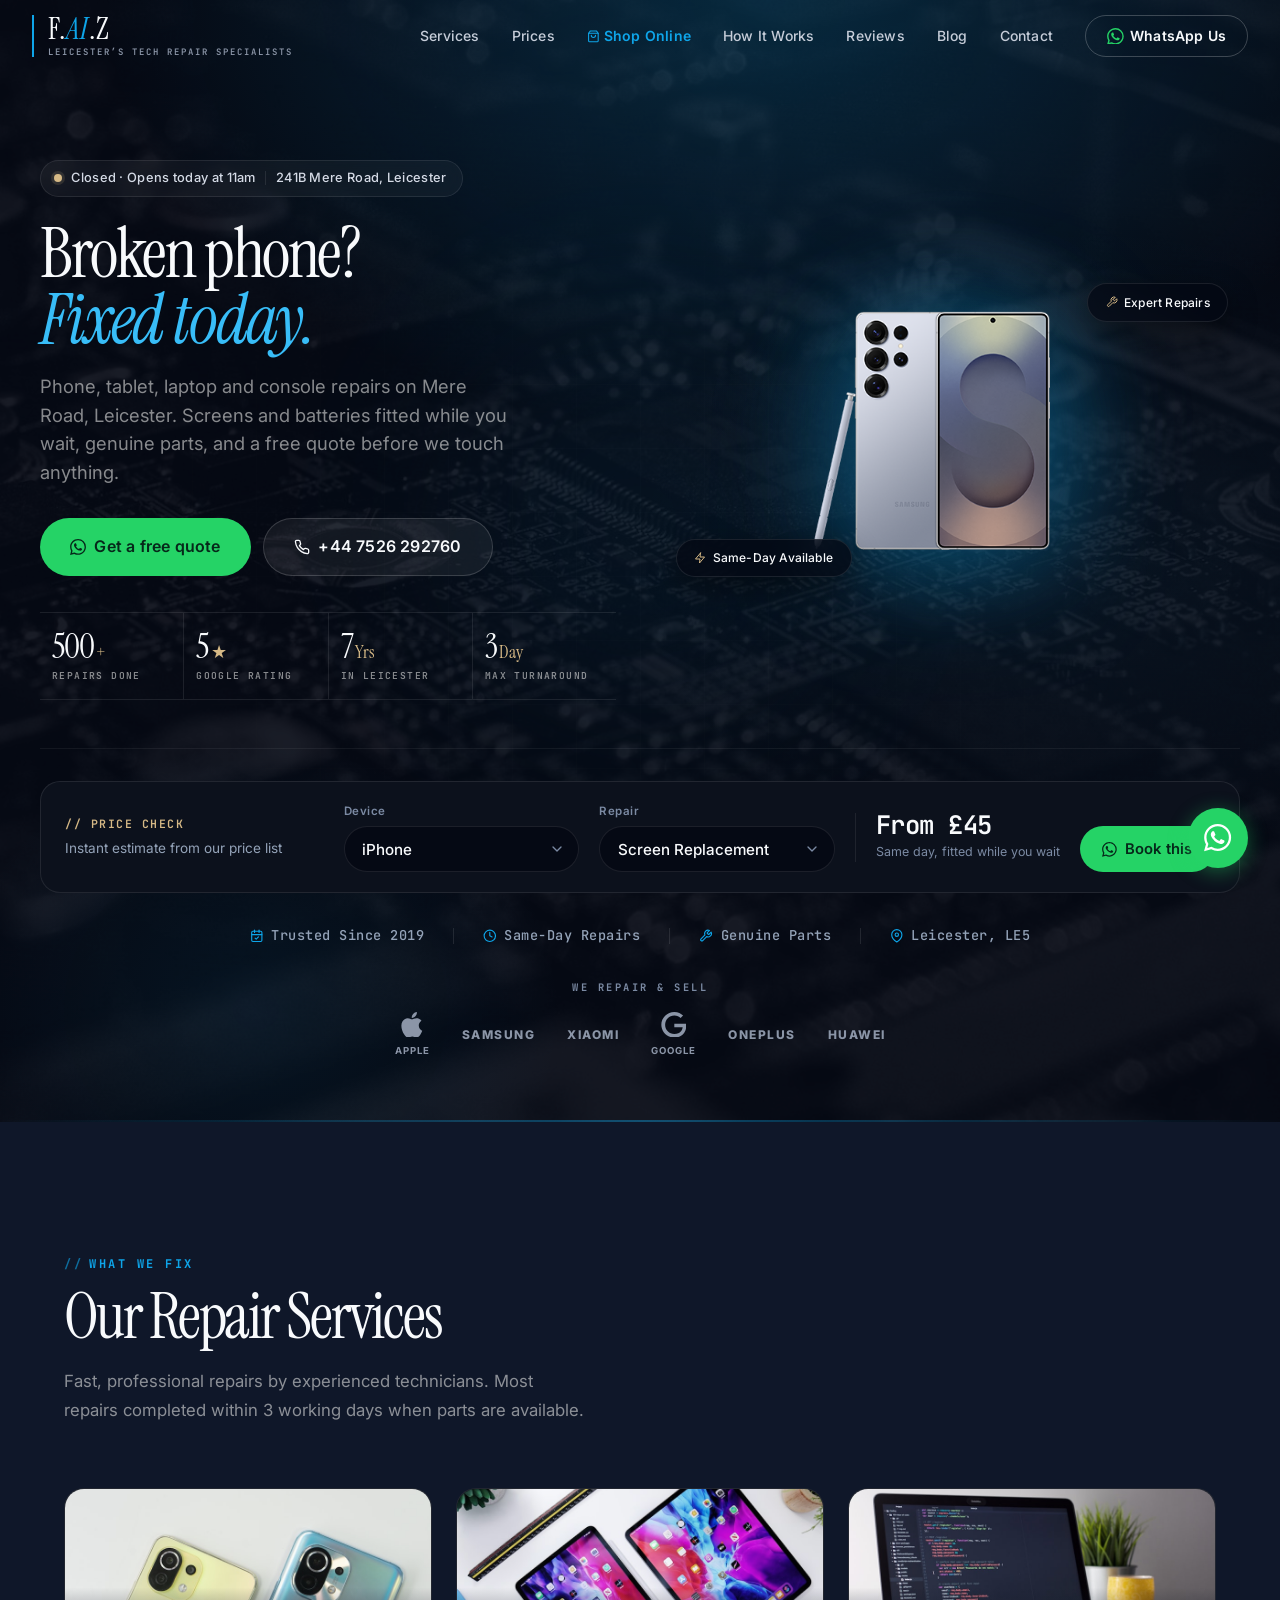
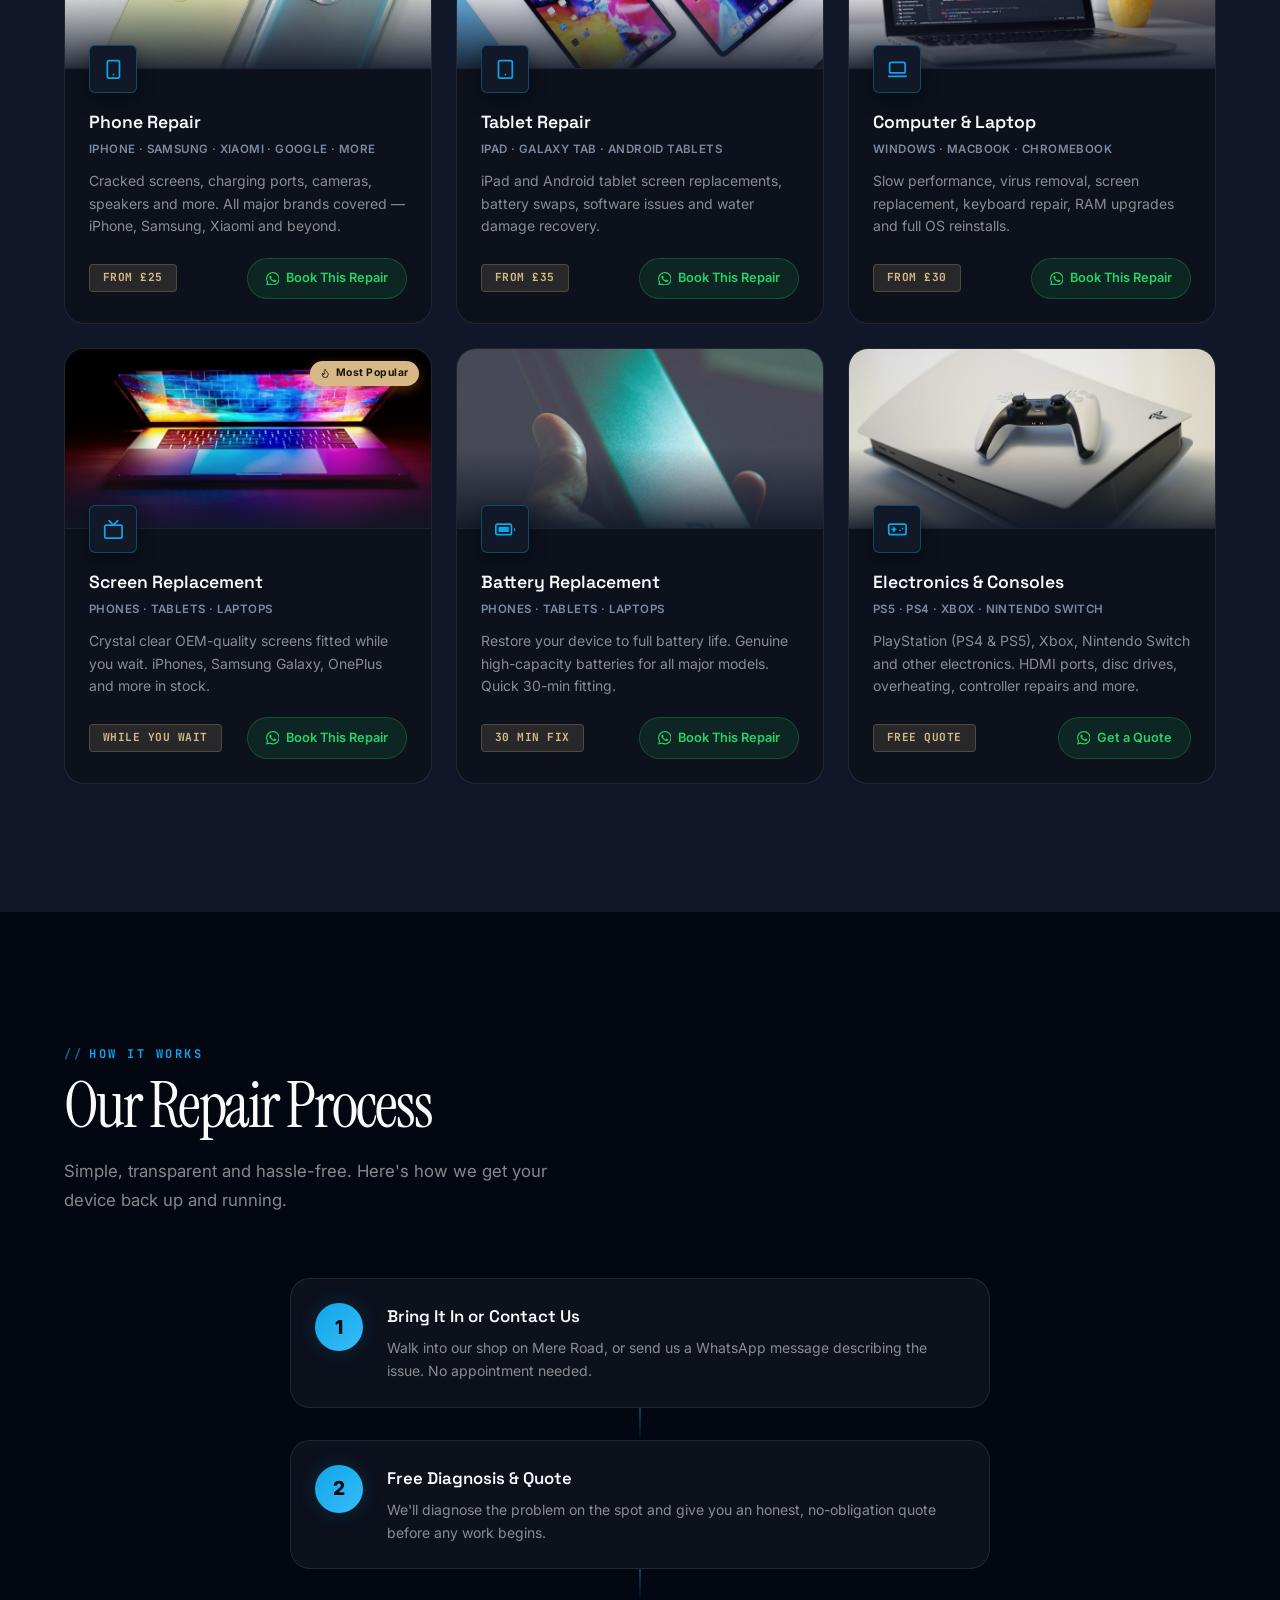
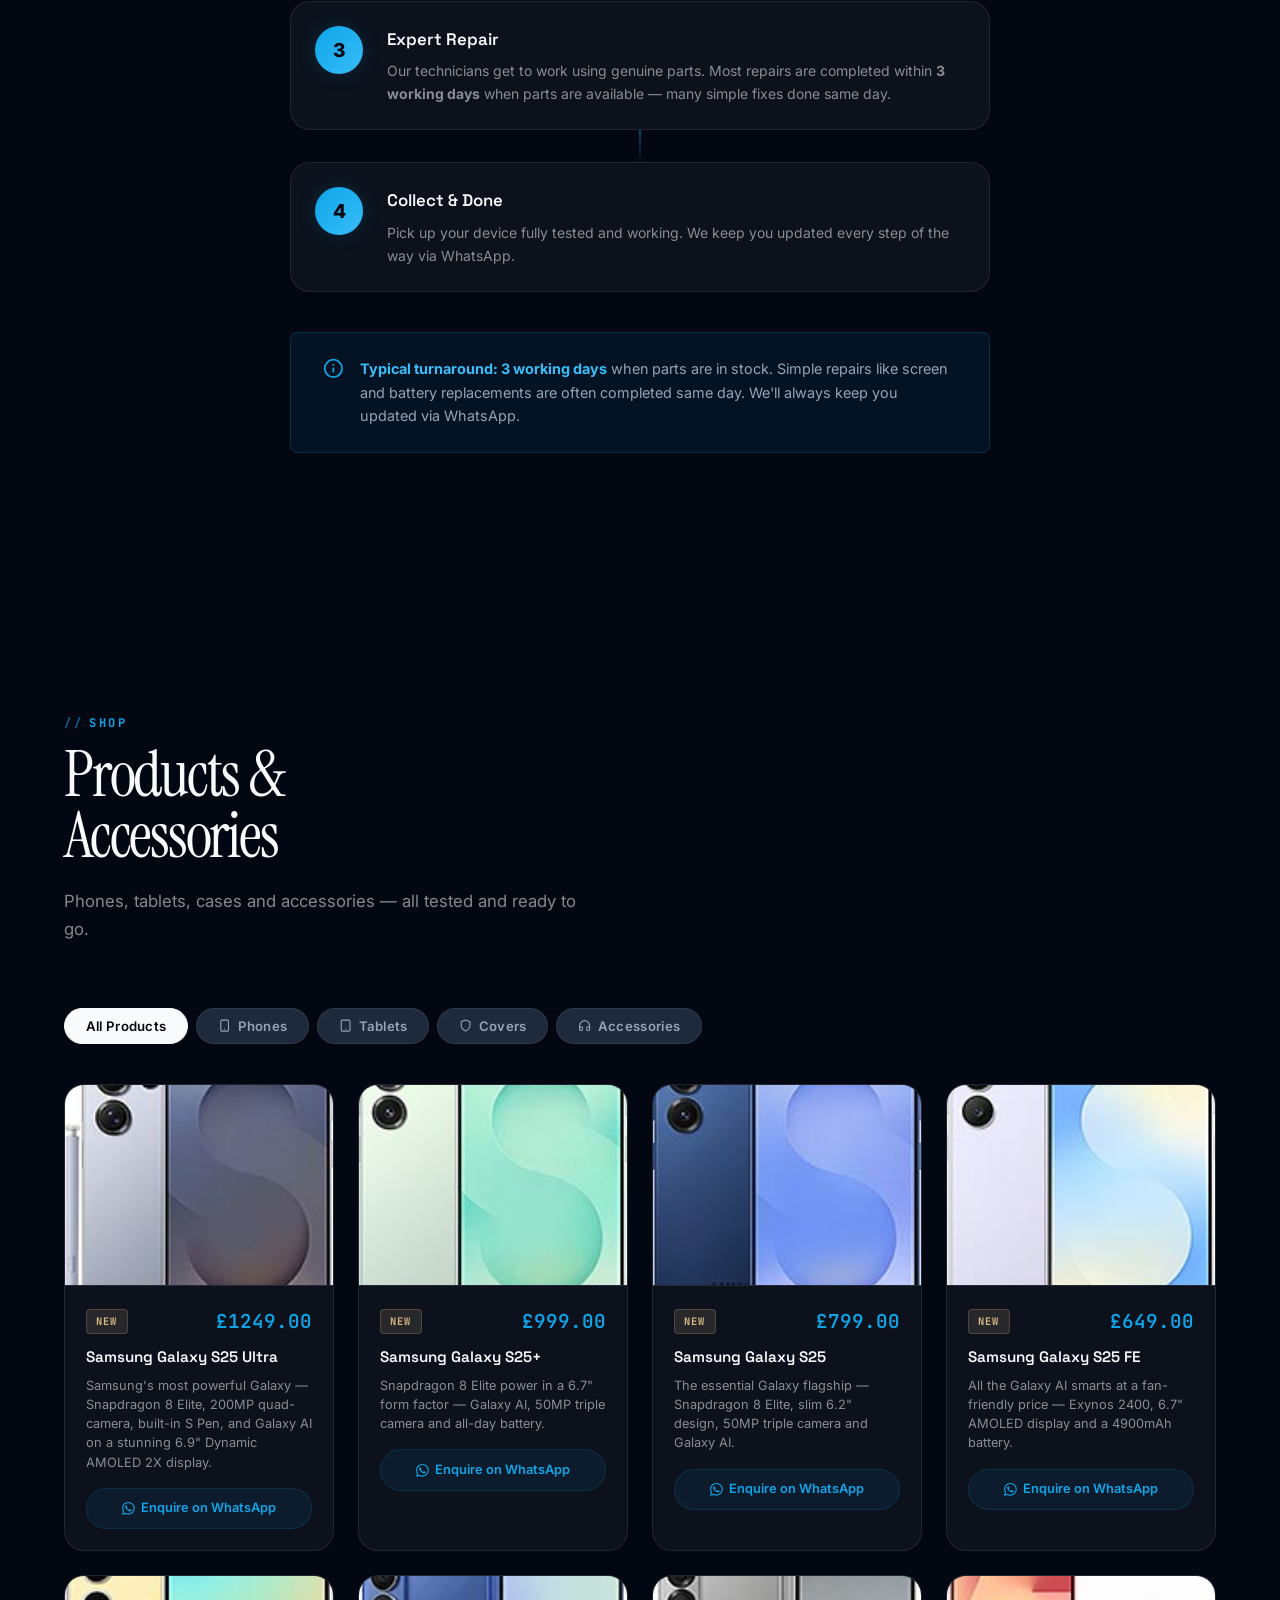
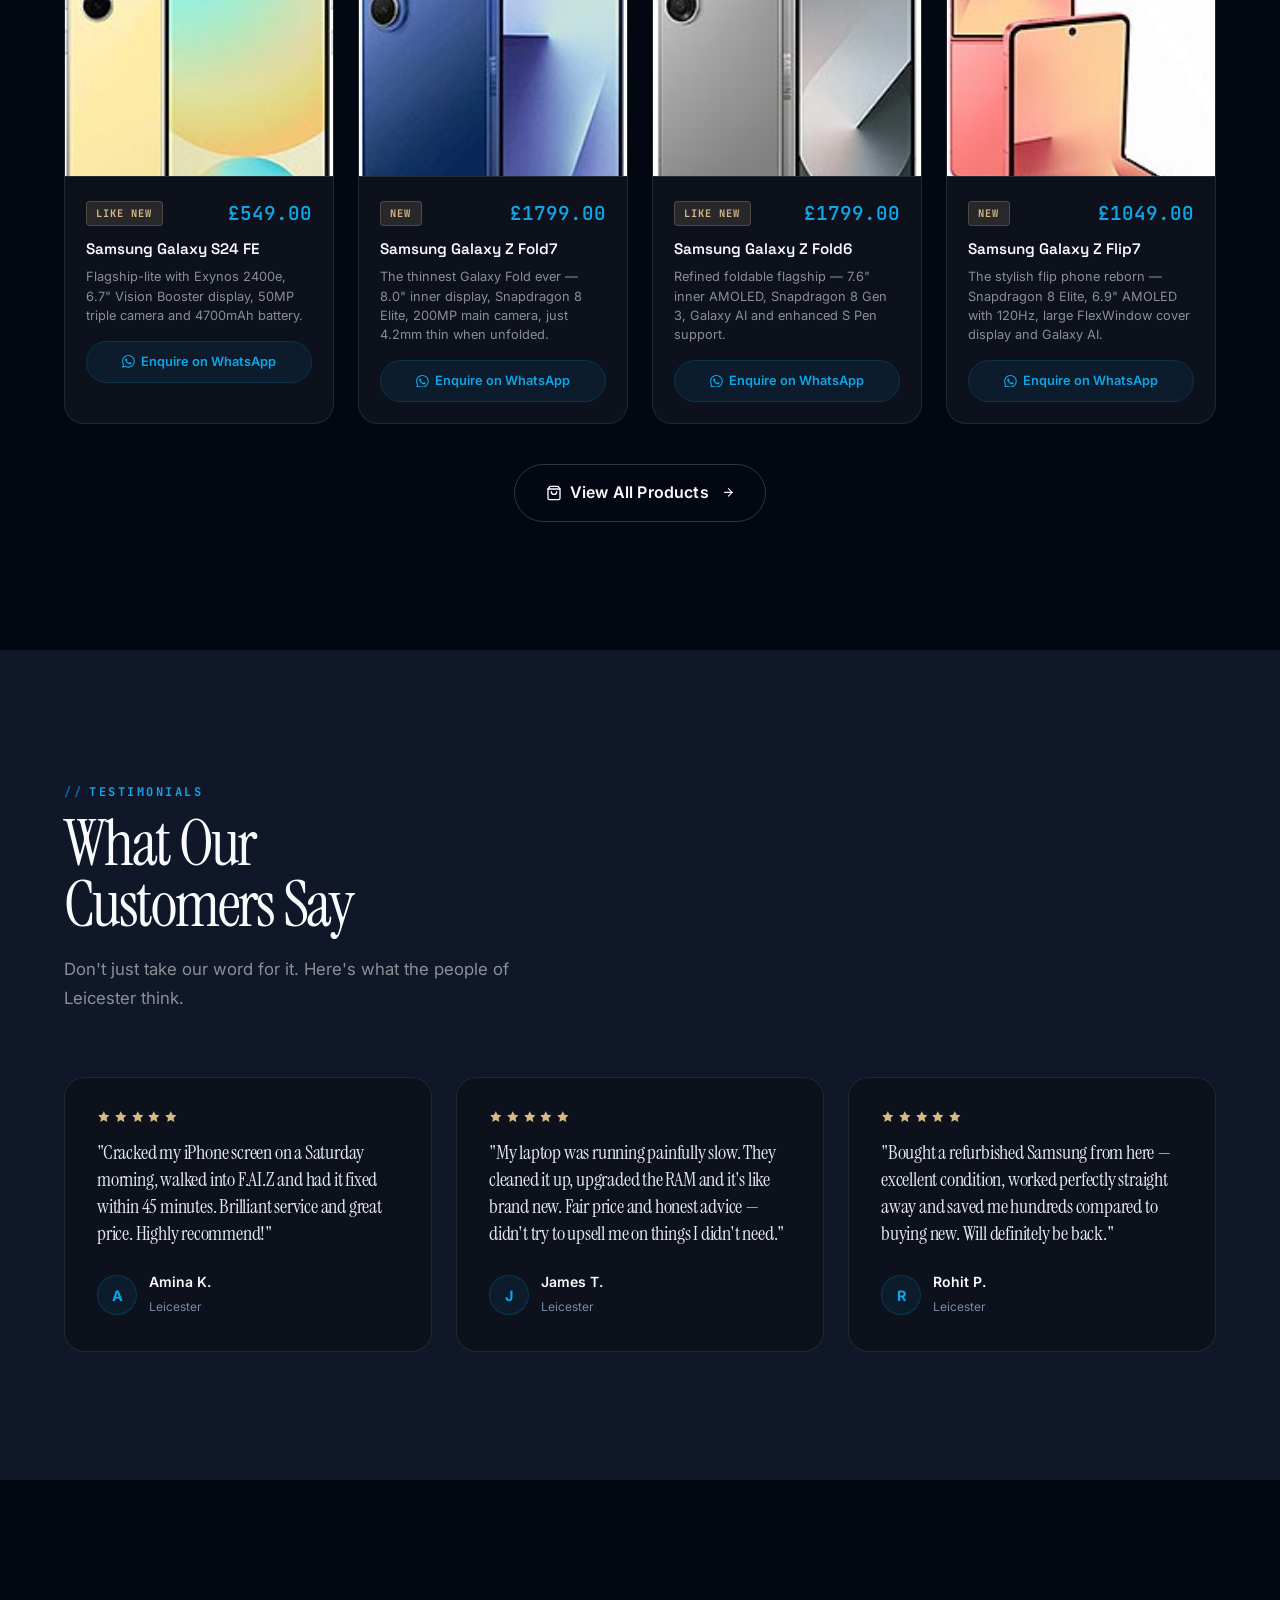
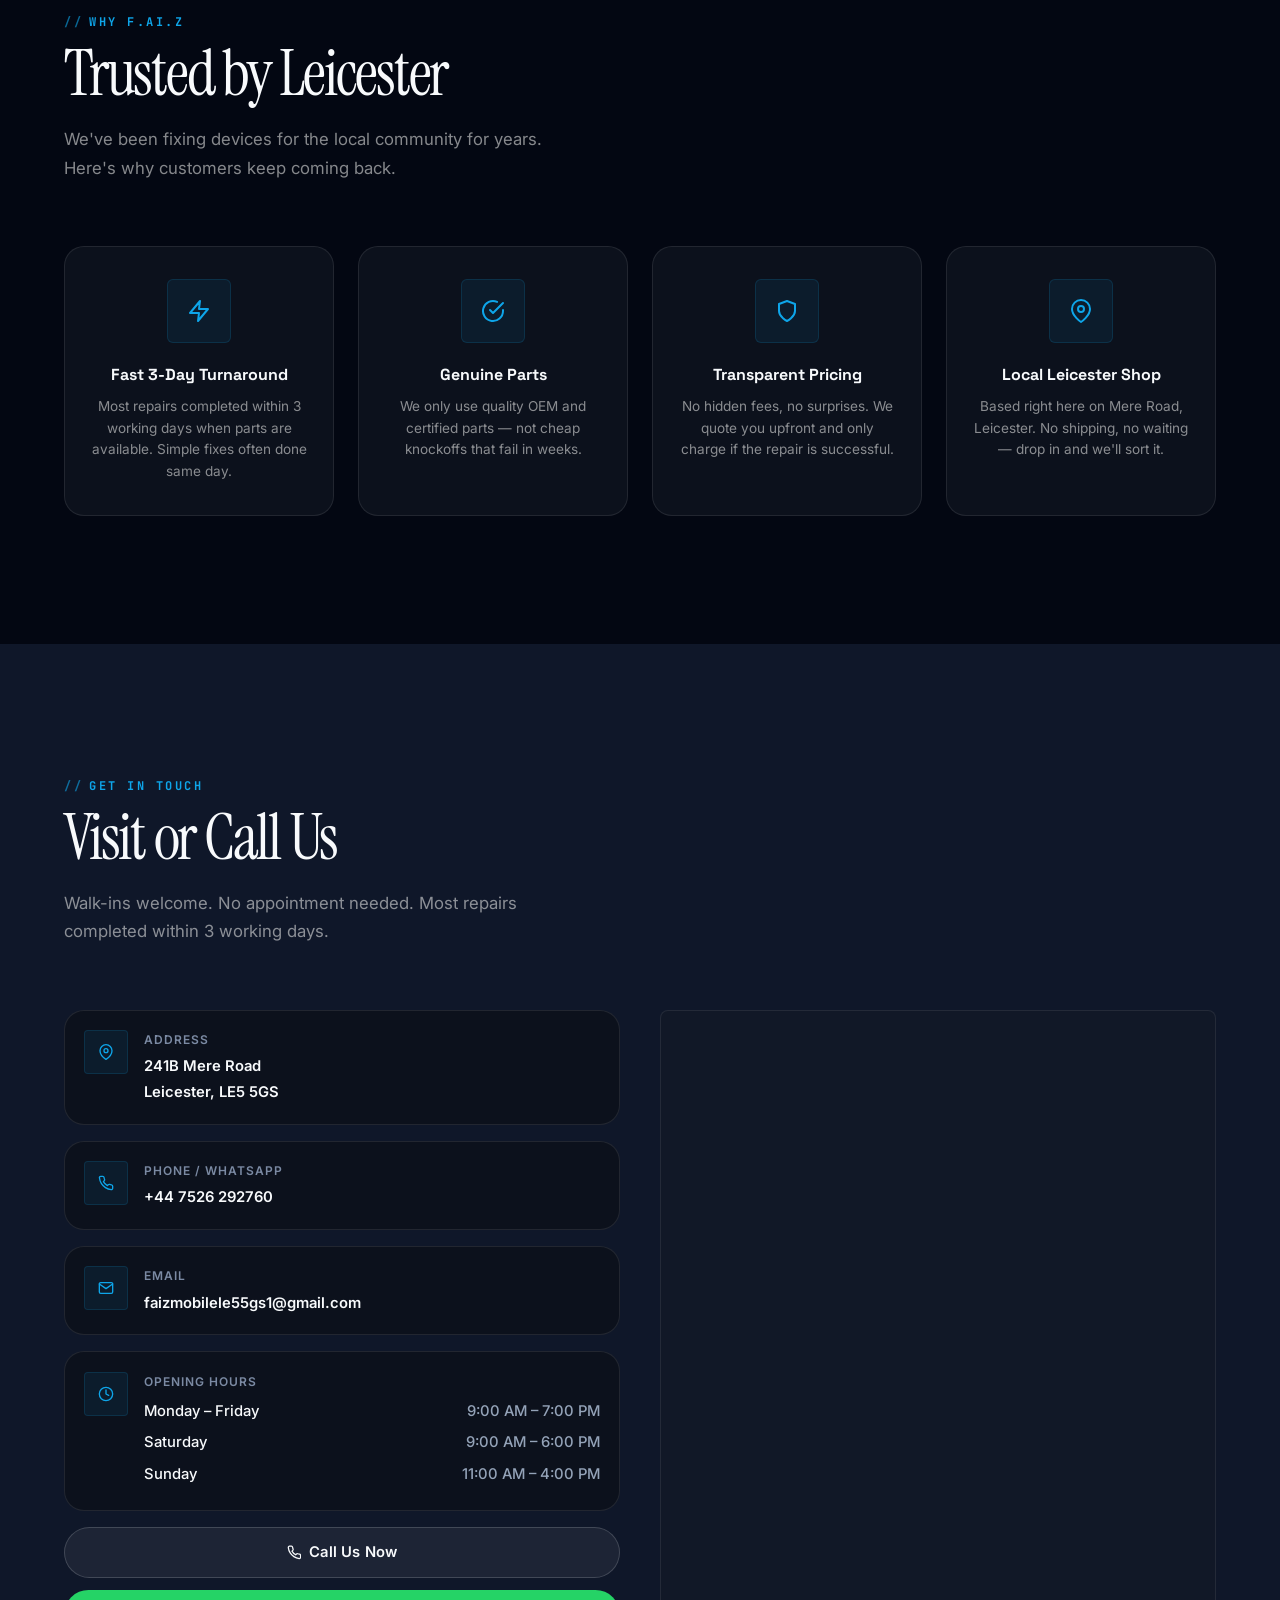
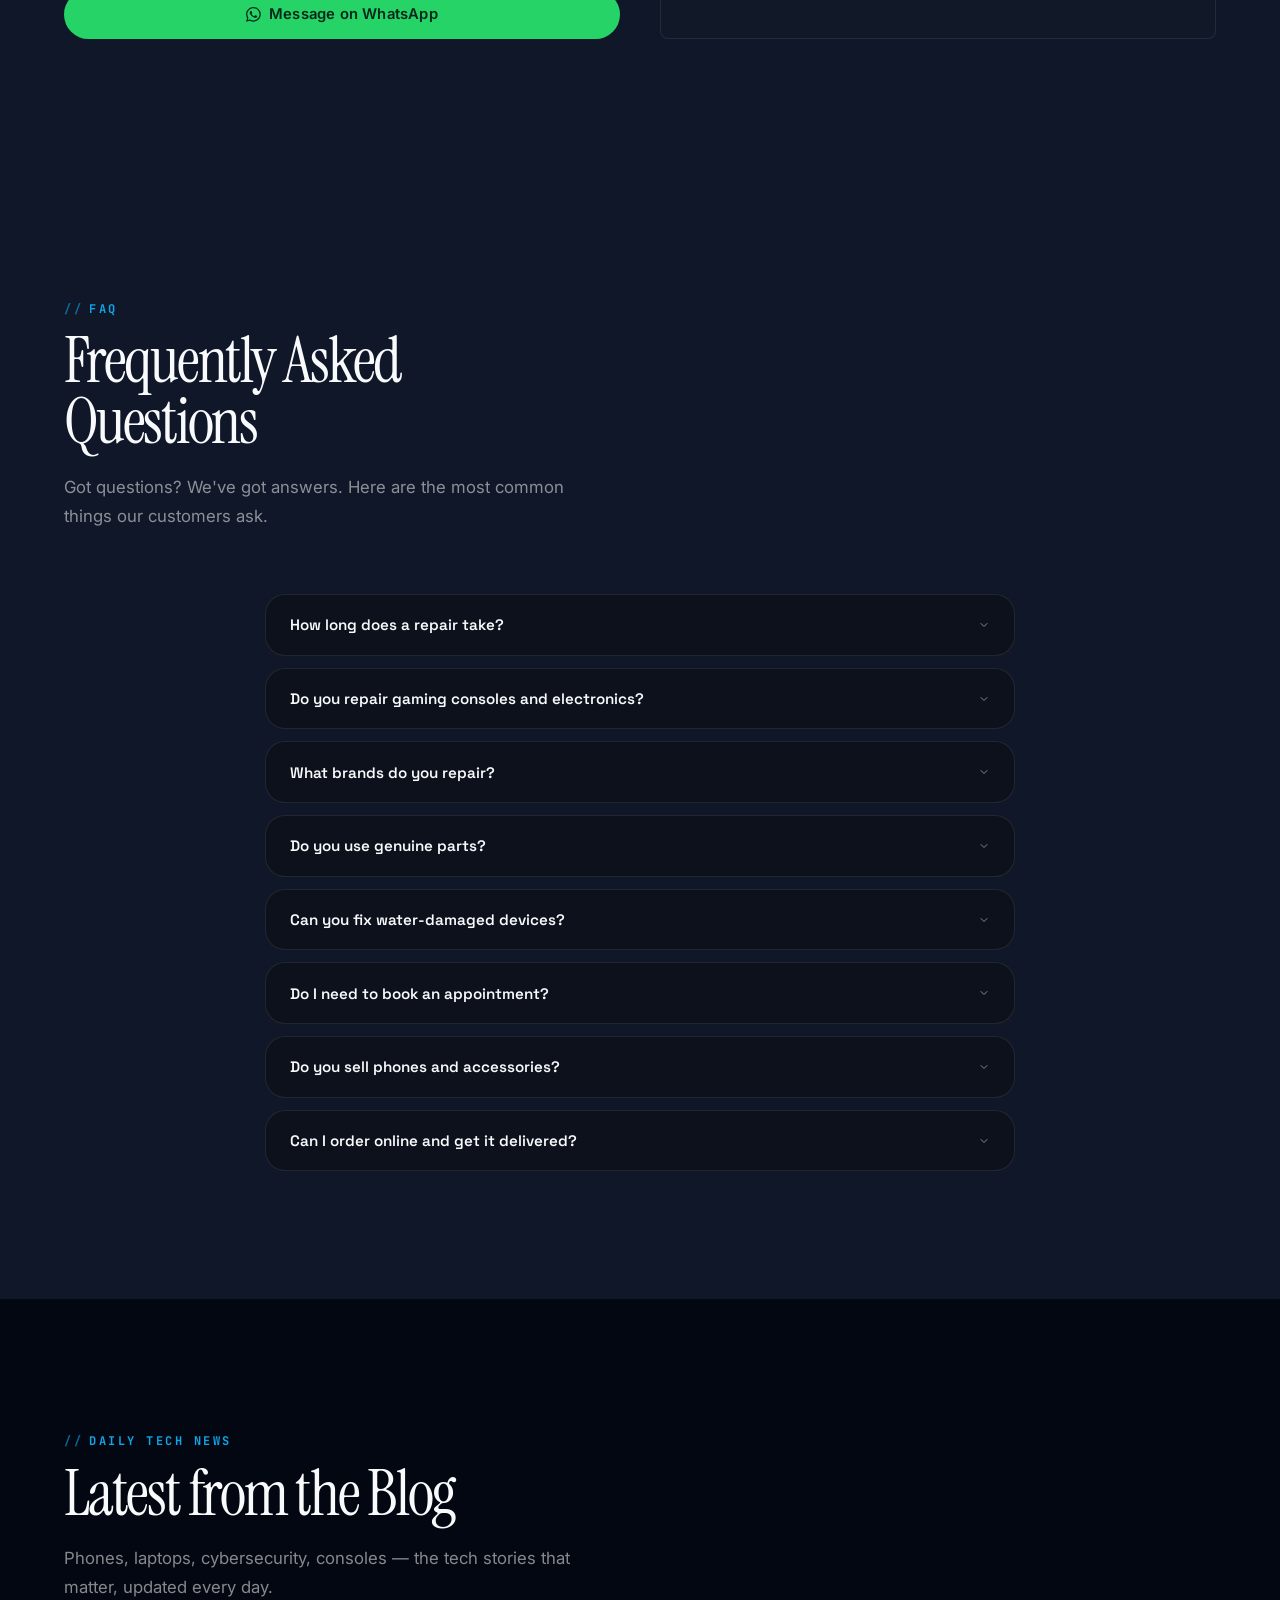
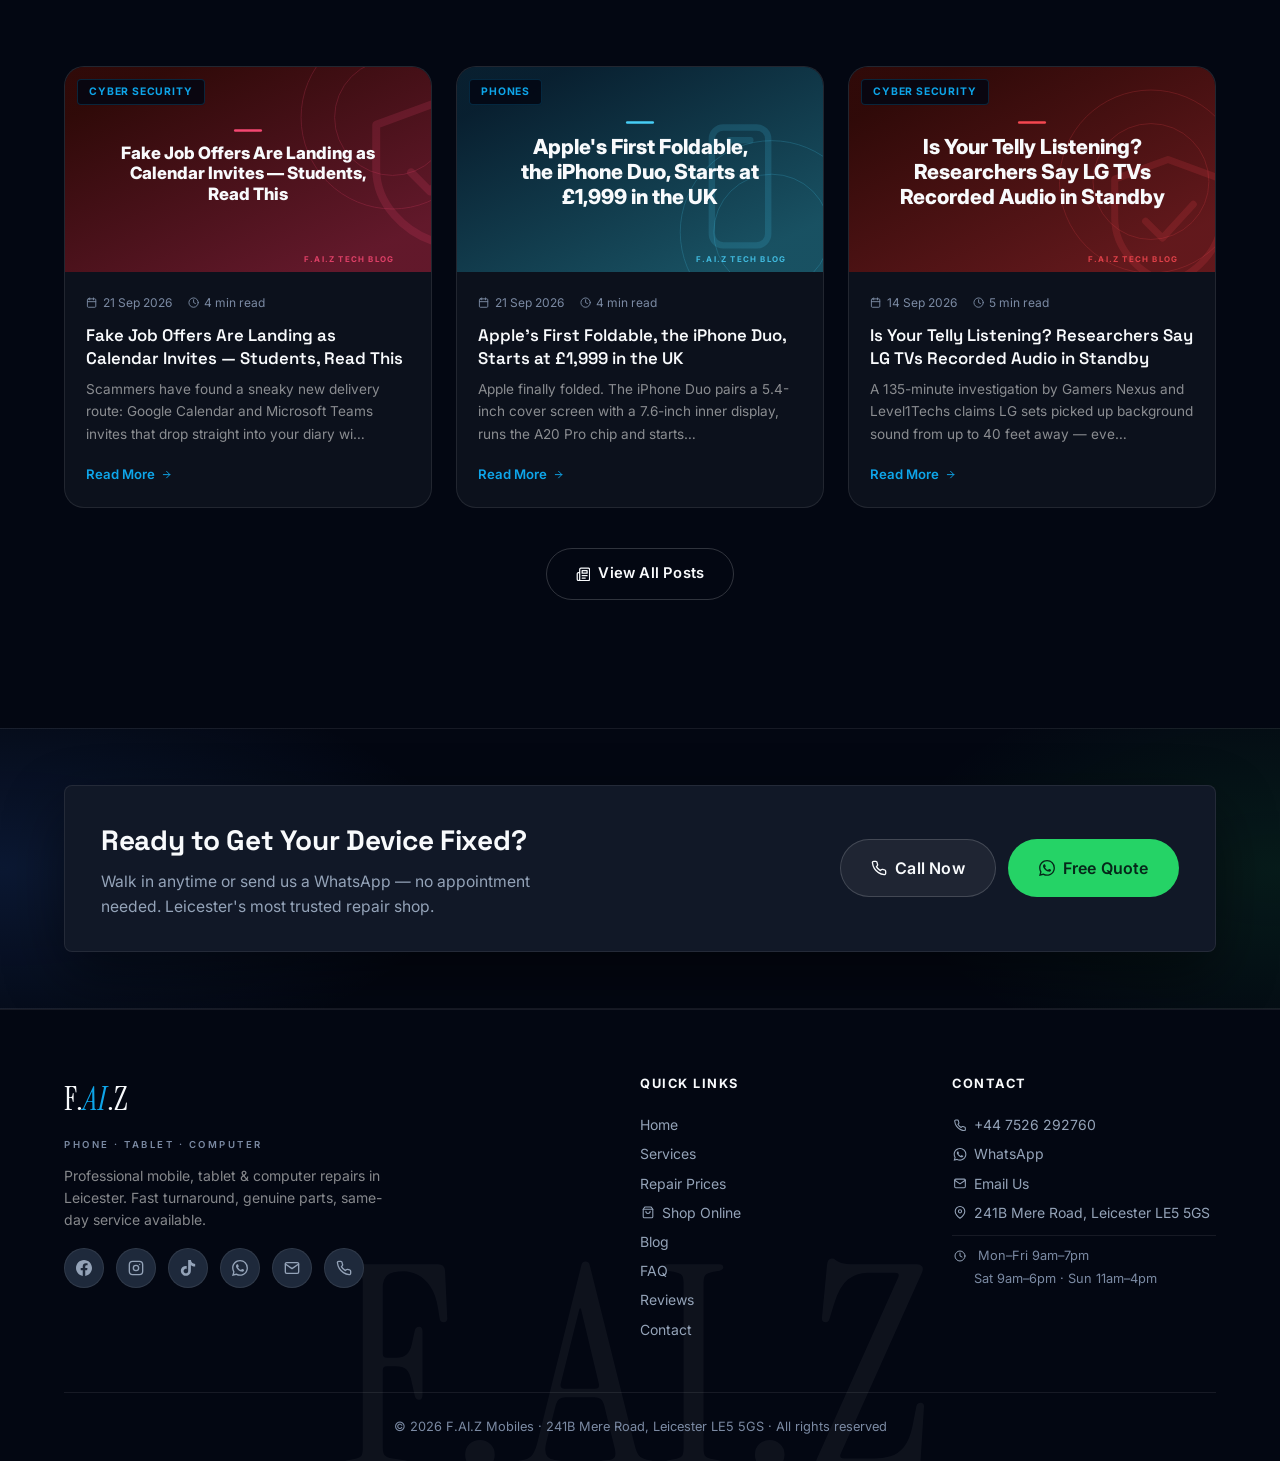
==== commit 1d9e89fd: "Editorial pass inspired by a product-launch reference - Instrument Serif for h1, h2, section titles," ====
--- a/index.html
+++ b/index.html
@@ -99,10 +99,10 @@
   <!-- Fonts -->
   <link rel="preconnect" href="https://fonts.googleapis.com">
   <link rel="preconnect" href="https://fonts.gstatic.com" crossorigin>
-  <link href="https://fonts.googleapis.com/css2?family=Inter:wght@400;500;600;700;800;900&family=Playfair+Display:ital,wght@0,500;0,600;1,500&family=Space+Grotesk:wght@500;600;700&family=JetBrains+Mono:wght@500;600;700&display=swap" rel="stylesheet">
-
-
-  <link rel="stylesheet" href="style.css?v=20260929b" />
+  <link href="https://fonts.googleapis.com/css2?family=Inter:wght@400;500;600;700;800;900&family=Instrument+Serif:ital@0;1&family=Space+Grotesk:wght@500;600;700&family=JetBrains+Mono:wght@500;600;700&display=swap" rel="stylesheet">
+
+
+  <link rel="stylesheet" href="style.css?v=20260929c" />
   <link rel="stylesheet" href="blog.css?v=20260912" />
 </head>
 <body>
@@ -874,6 +874,7 @@
 
   <!-- FOOTER -->
   <footer>
+    <div class="massive-wordmark" aria-hidden="true">F.AI.Z</div>
     <div class="container">
       <div class="footer-top">
         <div class="footer-brand">
--- a/style.css
+++ b/style.css
@@ -2918,3 +2918,134 @@
 section { scroll-margin-top: 80px; }
 .section-header { margin-bottom: 3.5rem; }
 .section-sub { color: #a3adbf; font-weight: 400; }
+
+
+
+/* ============================================
+   2026-09 EDITORIAL PASS
+   Instrument Serif display type with tight leading, muted body copy,
+   pill buttons, hairline stats strip, transparent-until-scrolled
+   header, faded wordmark behind the footer, more air between sections
+   ============================================ */
+
+:root {
+  --font-serif: 'Instrument Serif', 'Playfair Display', Georgia, serif;
+  --muted: rgba(242, 242, 240, 0.55);
+}
+
+/* Display type */
+h1, h2, .section-title, .hero-text .hero-title {
+  font-family: var(--font-serif);
+  font-weight: 400;
+  letter-spacing: -0.035em;
+  line-height: 0.95;
+}
+.hero-text .hero-title { font-size: clamp(3.2rem, 5.4vw, 5rem); margin-bottom: 1.25rem; }
+.hero-text .hero-title .ai { display: block; }
+.hero-text .hero-title .ai { font-style: italic; font-weight: 400; color: var(--accent-light); text-shadow: none; }
+.section-title { font-size: clamp(2.6rem, 5vw, 4.2rem); margin-bottom: 1.25rem; }
+.section-header .section-title { max-width: 14ch; }
+.section-sub, .hero-text .hero-desc, .service-body p, .review-text, .process-content p, .why-item p, .product-desc, .blog-card p, .faq-answer p, .footer-brand p {
+  color: var(--muted);
+  font-weight: 400;
+}
+.hero-text .hero-desc { font-size: 1.15rem; line-height: 1.55; max-width: 480px; }
+.hero-text .hero-tagline { display: none; }
+
+/* Stats as a hairline strip with serif numerals, not a boxed grid */
+.hero-stats, .hero-text .hero-stats--inline {
+  background: transparent;
+  border: none;
+  border-top: 1px solid var(--hairline);
+  border-bottom: 1px solid var(--hairline);
+  border-radius: 0;
+  max-width: 600px;
+  margin: 0.75rem 0 0;
+  gap: 0;
+}
+.hero-stats--inline .hero-stat { padding: 1.1rem 0.75rem 1rem; border-right: 1px solid var(--hairline); align-items: flex-start; }
+.hero-stats--inline .hero-stat:last-child { border-right: none; }
+.hero-stat:hover { background: transparent; }
+.stat-number-row { align-items: baseline; gap: 0.15rem; margin-bottom: 0.35rem; }
+.hero-stats--inline .stat-num, .stat-num { font-family: var(--font-serif); font-weight: 400; font-size: 2.2rem; letter-spacing: -0.03em; line-height: 0.9; }
+.stat-suffix { font-family: var(--font-serif); font-weight: 400; font-size: 1.15rem; color: var(--gold); letter-spacing: 0; }
+.hero-stats--inline .stat-label { font-size: 0.6rem; letter-spacing: 1.4px; color: var(--muted); text-align: left; }
+@media (max-width: 600px) {
+  .hero-stats--inline .hero-stat { align-items: center; border-bottom: 1px solid var(--hairline); }
+  .hero-stats--inline .hero-stat:nth-child(even) { border-right: none; }
+  .hero-stats--inline .hero-stat:nth-child(3), .hero-stats--inline .hero-stat:nth-child(4) { border-bottom: none; }
+  .hero-stats--inline .stat-label { text-align: center; }
+  .hero-text .hero-stats--inline { max-width: none; }
+}
+
+/* Pill buttons and pill controls */
+.btn, .nav-cta, .filter-btn, .service-book-btn, .product-enquire, .price-book-btn, .price-check .btn, .mobile-cta-bar .btn {
+  border-radius: 99px;
+}
+.btn-lg { padding: 0.95rem 1.9rem; }
+.btn-primary { background: rgba(255, 255, 255, 0.06); color: var(--text-primary); border: 1px solid rgba(255, 255, 255, 0.16); }
+.btn-primary:hover { background: rgba(255, 255, 255, 0.1); border-color: rgba(255, 255, 255, 0.3); color: var(--text-primary); transform: none; }
+.btn-whatsapp { background: #25d366; color: #06281a; }
+.btn-whatsapp:hover { background: #33e07a; transform: none; box-shadow: none; }
+.btn-call { background: rgba(255, 255, 255, 0.06); color: var(--text-primary); border: 1px solid rgba(255, 255, 255, 0.16); }
+.mobile-cta-bar .btn-call { background: var(--text-primary); color: var(--bg-primary); border: none; }
+.filter-btn.active { background: var(--text-primary); color: var(--bg-primary); border-color: var(--text-primary); }
+.price-check-select select { border-radius: 99px; padding-left: 1.1rem; }
+
+/* Header: transparent over the hero, glass once scrolled */
+header, #site-header {
+  background: transparent;
+  backdrop-filter: none;
+  -webkit-backdrop-filter: none;
+  border-bottom: 1px solid transparent;
+  box-shadow: none;
+}
+header.scrolled, #site-header.scrolled {
+  background: rgba(3, 7, 18, 0.72);
+  backdrop-filter: blur(14px);
+  -webkit-backdrop-filter: blur(14px);
+  border-bottom: 1px solid var(--hairline);
+  box-shadow: none;
+}
+header::after { display: none; }
+.logo-name { font-family: var(--font-serif); font-weight: 400; font-size: 1.85rem; letter-spacing: 0.02em; }
+.logo-name .ai { font-style: italic; text-shadow: none; }
+.footer-logo { font-family: var(--font-serif); font-weight: 400; font-size: 2rem; letter-spacing: 0.02em; }
+.footer-logo .ai { font-style: italic; text-shadow: none; }
+
+/* More air */
+section { padding: 8rem 0; }
+#hero { padding-top: 8rem; }
+.section-header { margin-bottom: 4rem; }
+@media (max-width: 768px) {
+  section { padding: 5rem 0; }
+  .section-header { margin-bottom: 2.5rem; }
+}
+
+/* Cards: quieter still */
+.service-card, .product-card, .review-card, .why-item, .process-step, .faq-item, .blog-card, .contact-card, .price-check {
+  background: #0c111c;
+  border-radius: 20px;
+}
+.service-card .service-img img { filter: saturate(0.85); }
+.review-text { font-family: var(--font-serif); font-style: normal; font-size: 1.25rem; line-height: 1.35; letter-spacing: -0.01em; color: #e6e8ee; }
+
+/* Faded wordmark behind the footer */
+footer { position: relative; overflow: hidden; }
+footer .container { position: relative; z-index: 2; }
+.massive-wordmark {
+  position: absolute;
+  left: 50%;
+  bottom: -0.18em;
+  transform: translateX(-50%);
+  font-family: var(--font-serif);
+  font-size: clamp(6rem, 22vw, 22rem);
+  line-height: 1;
+  letter-spacing: 0.04em;
+  color: var(--text-primary);
+  opacity: 0.045;
+  white-space: nowrap;
+  pointer-events: none;
+  user-select: none;
+  z-index: 1;
+}
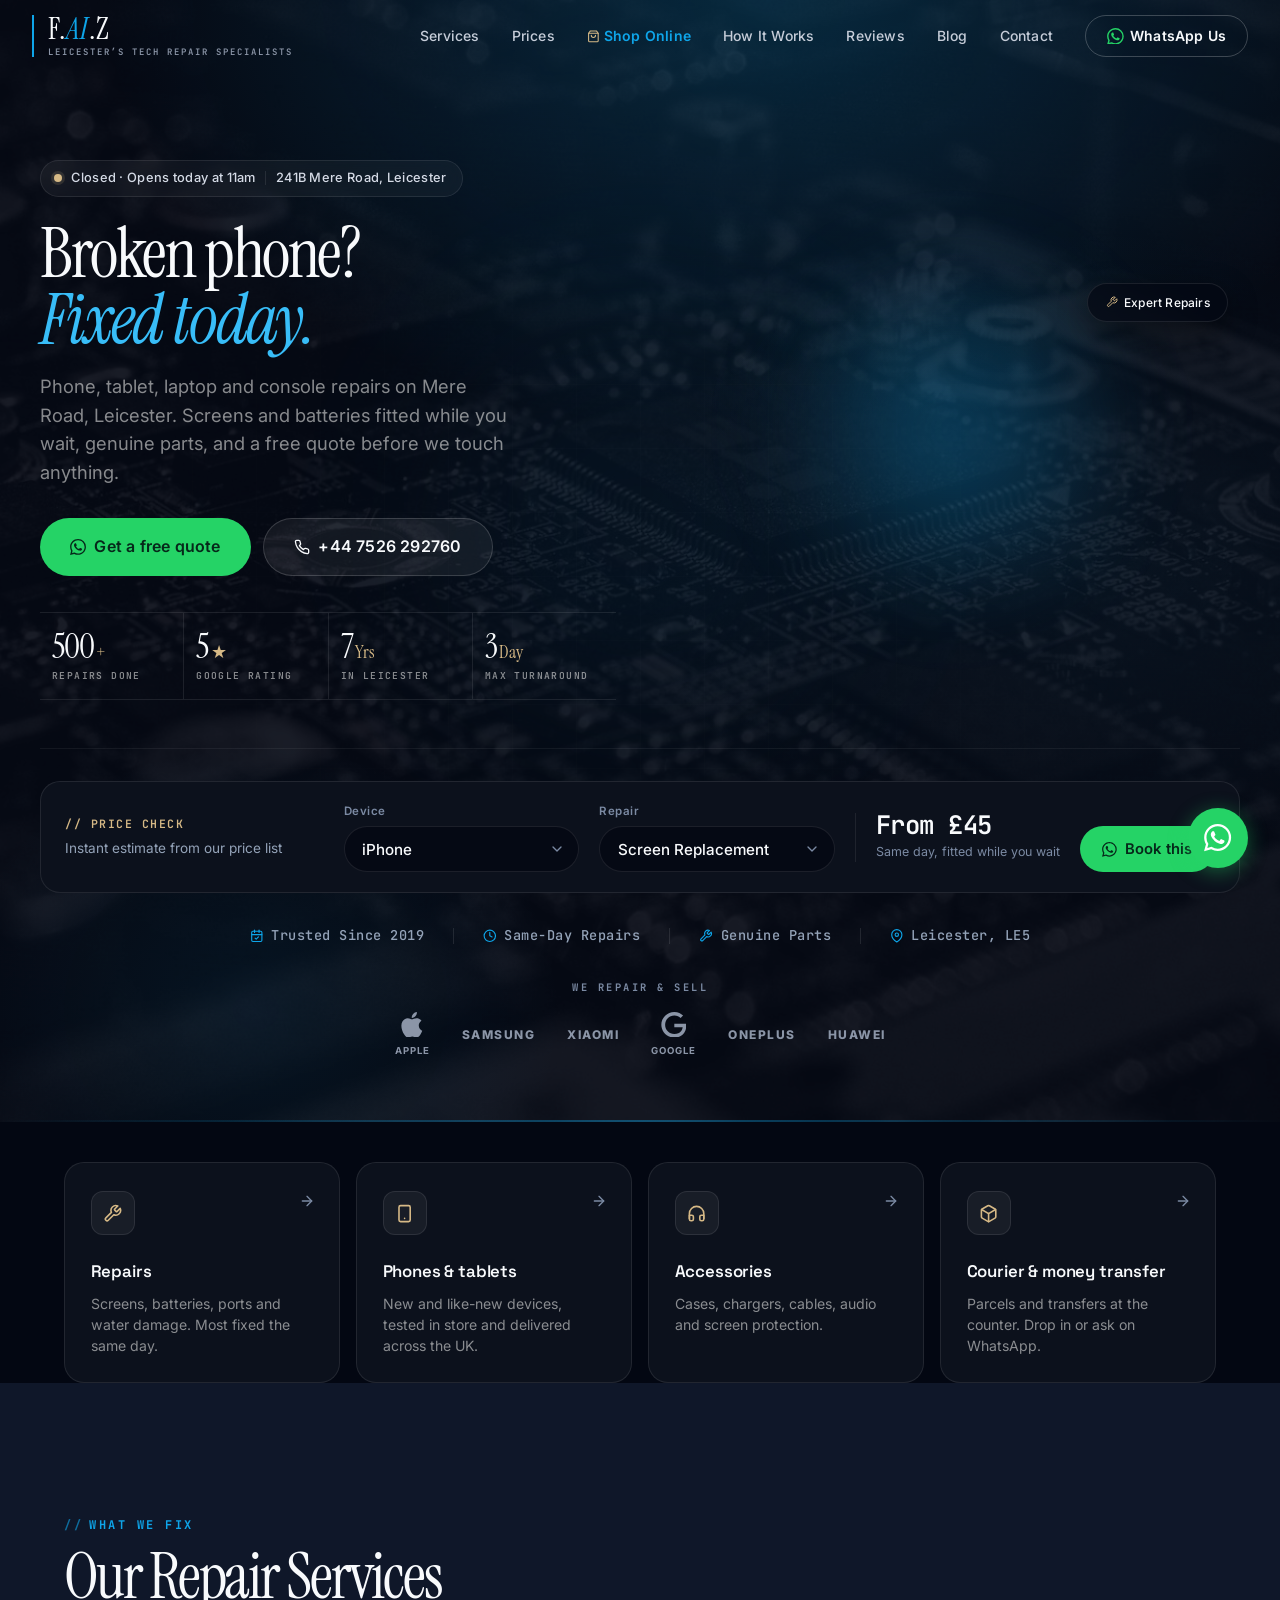
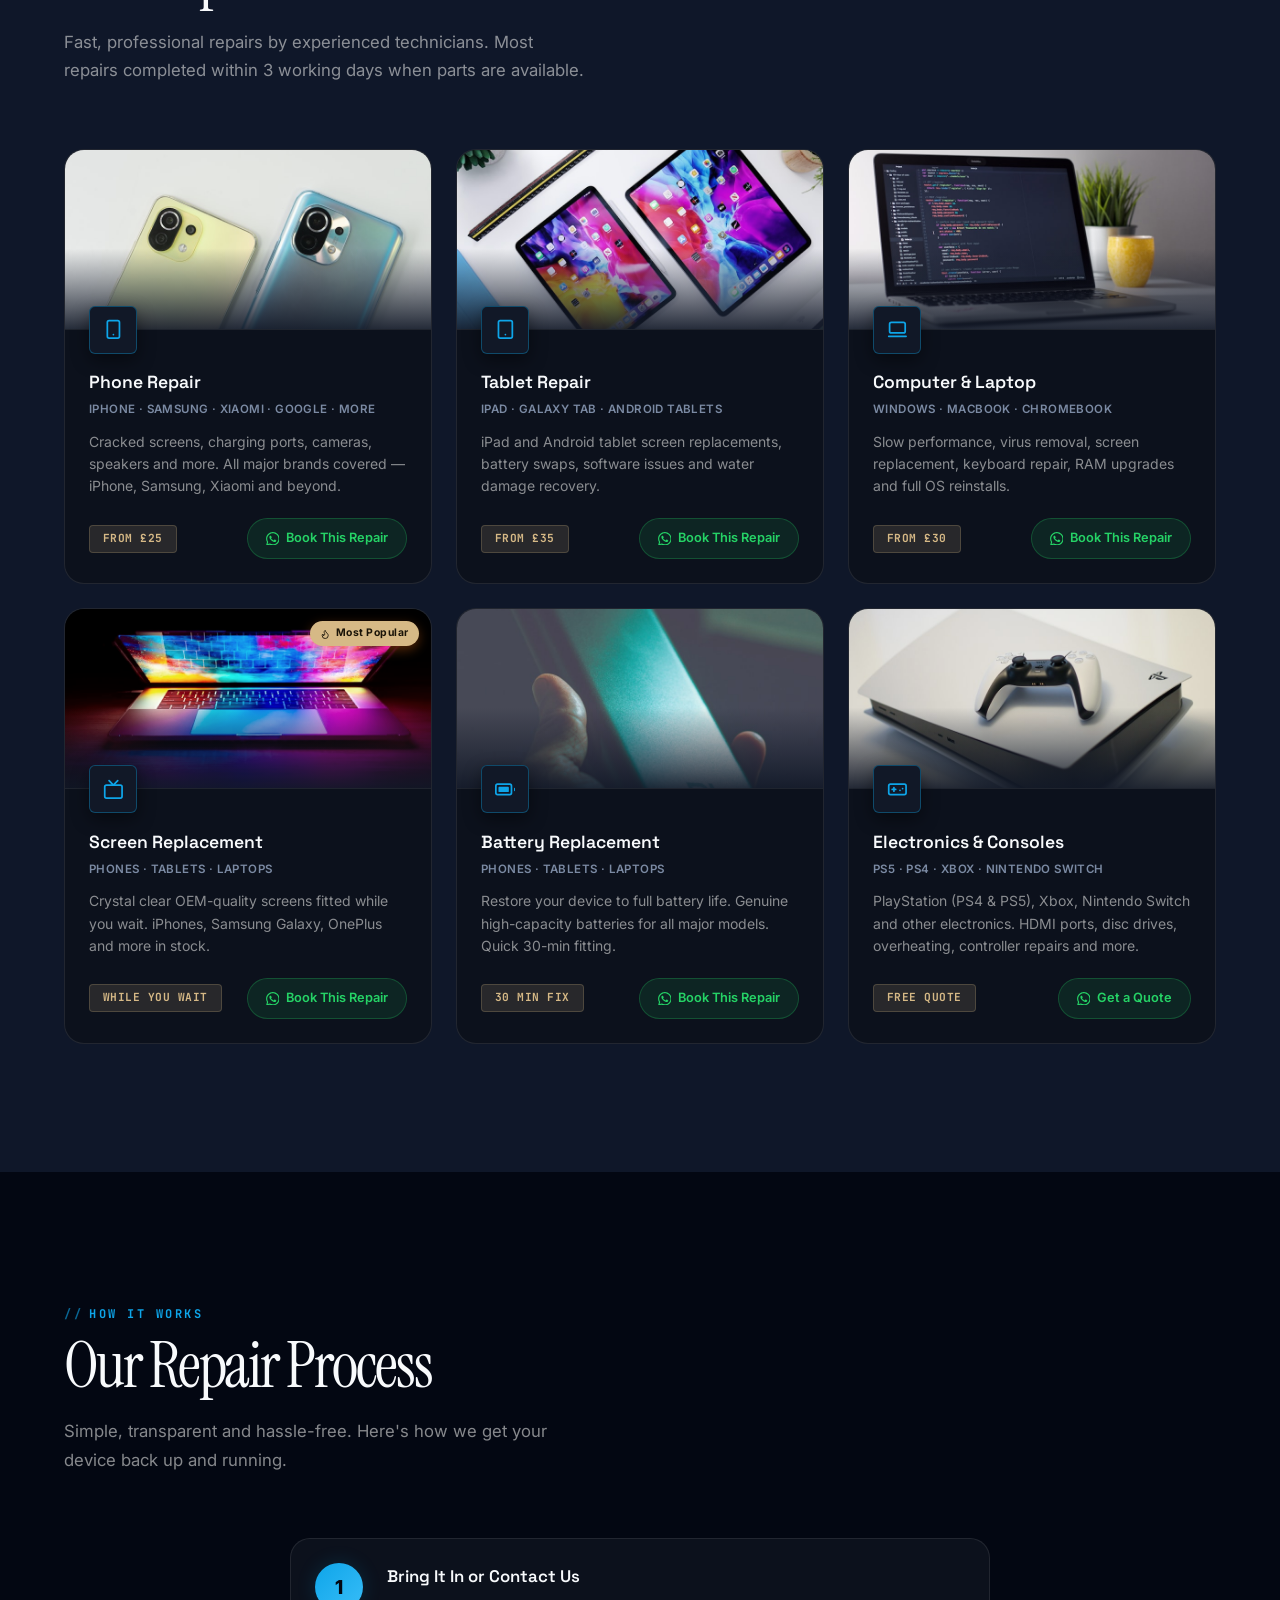
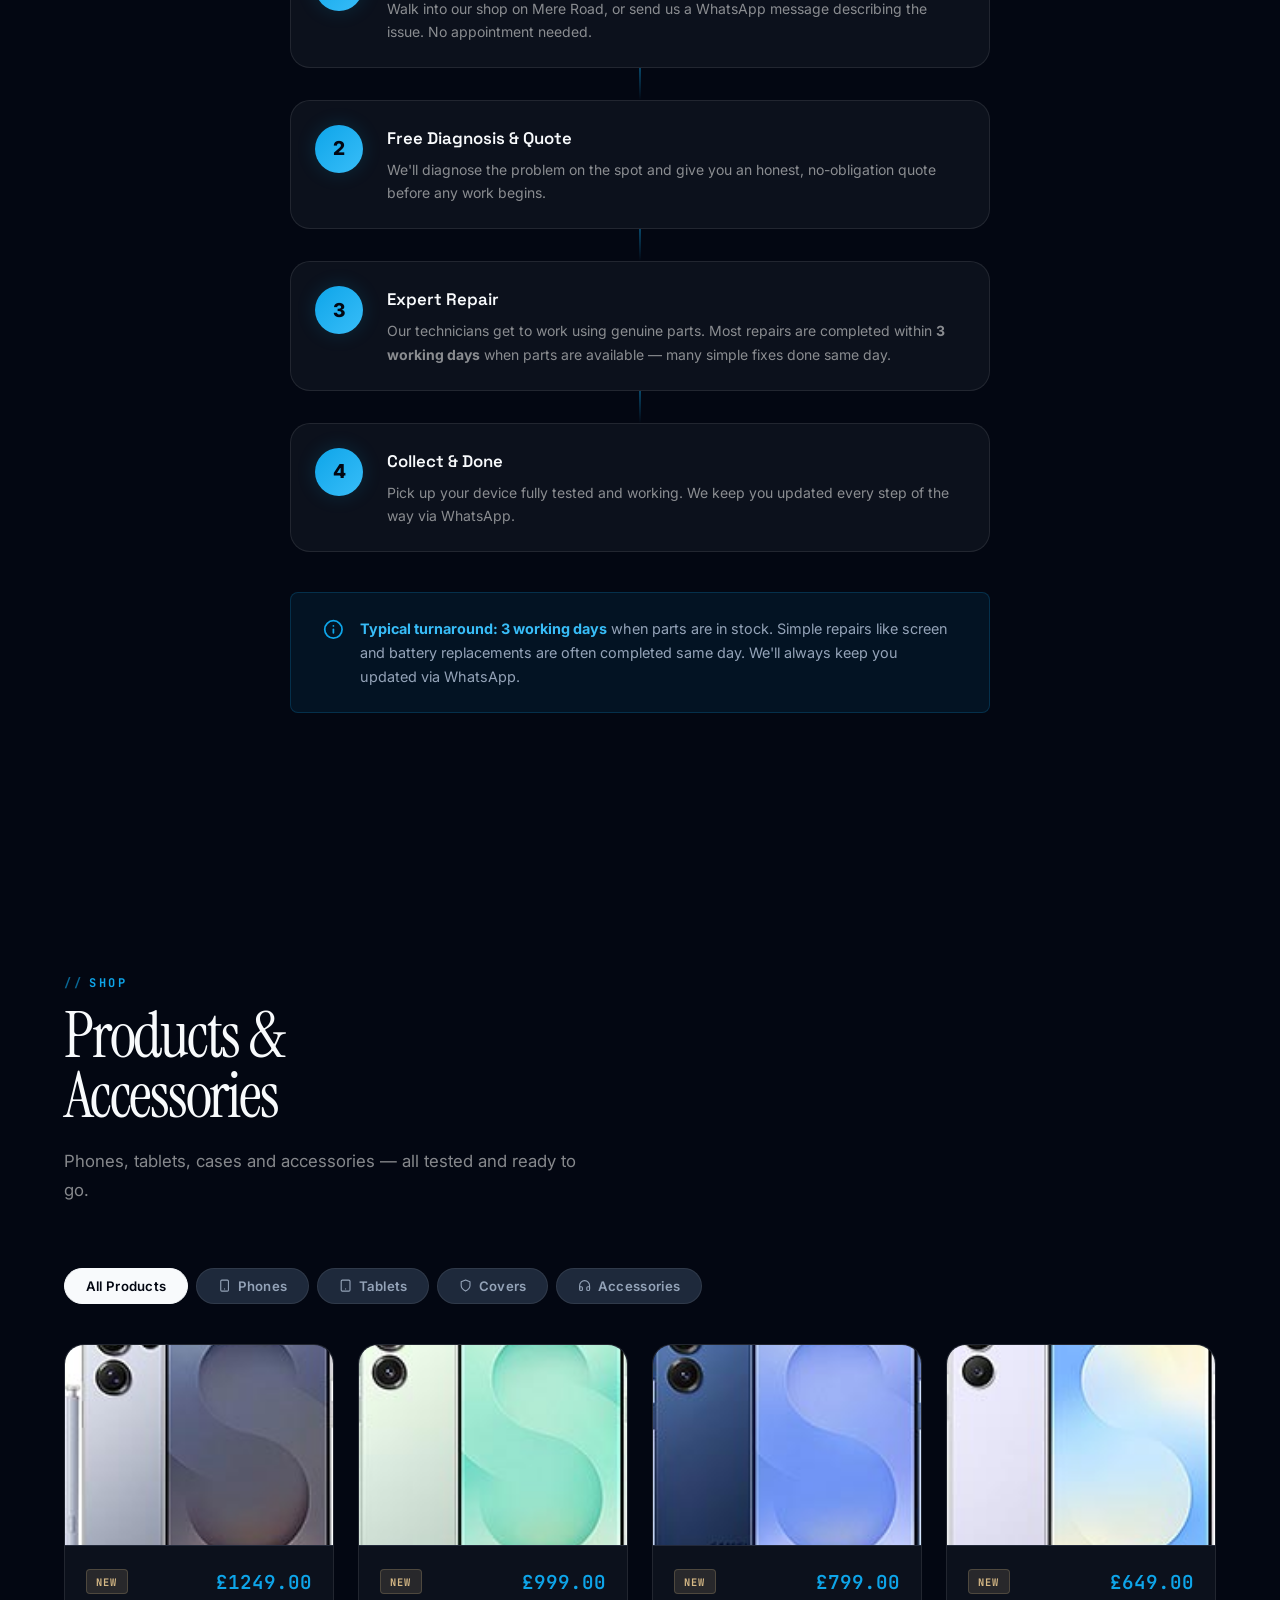
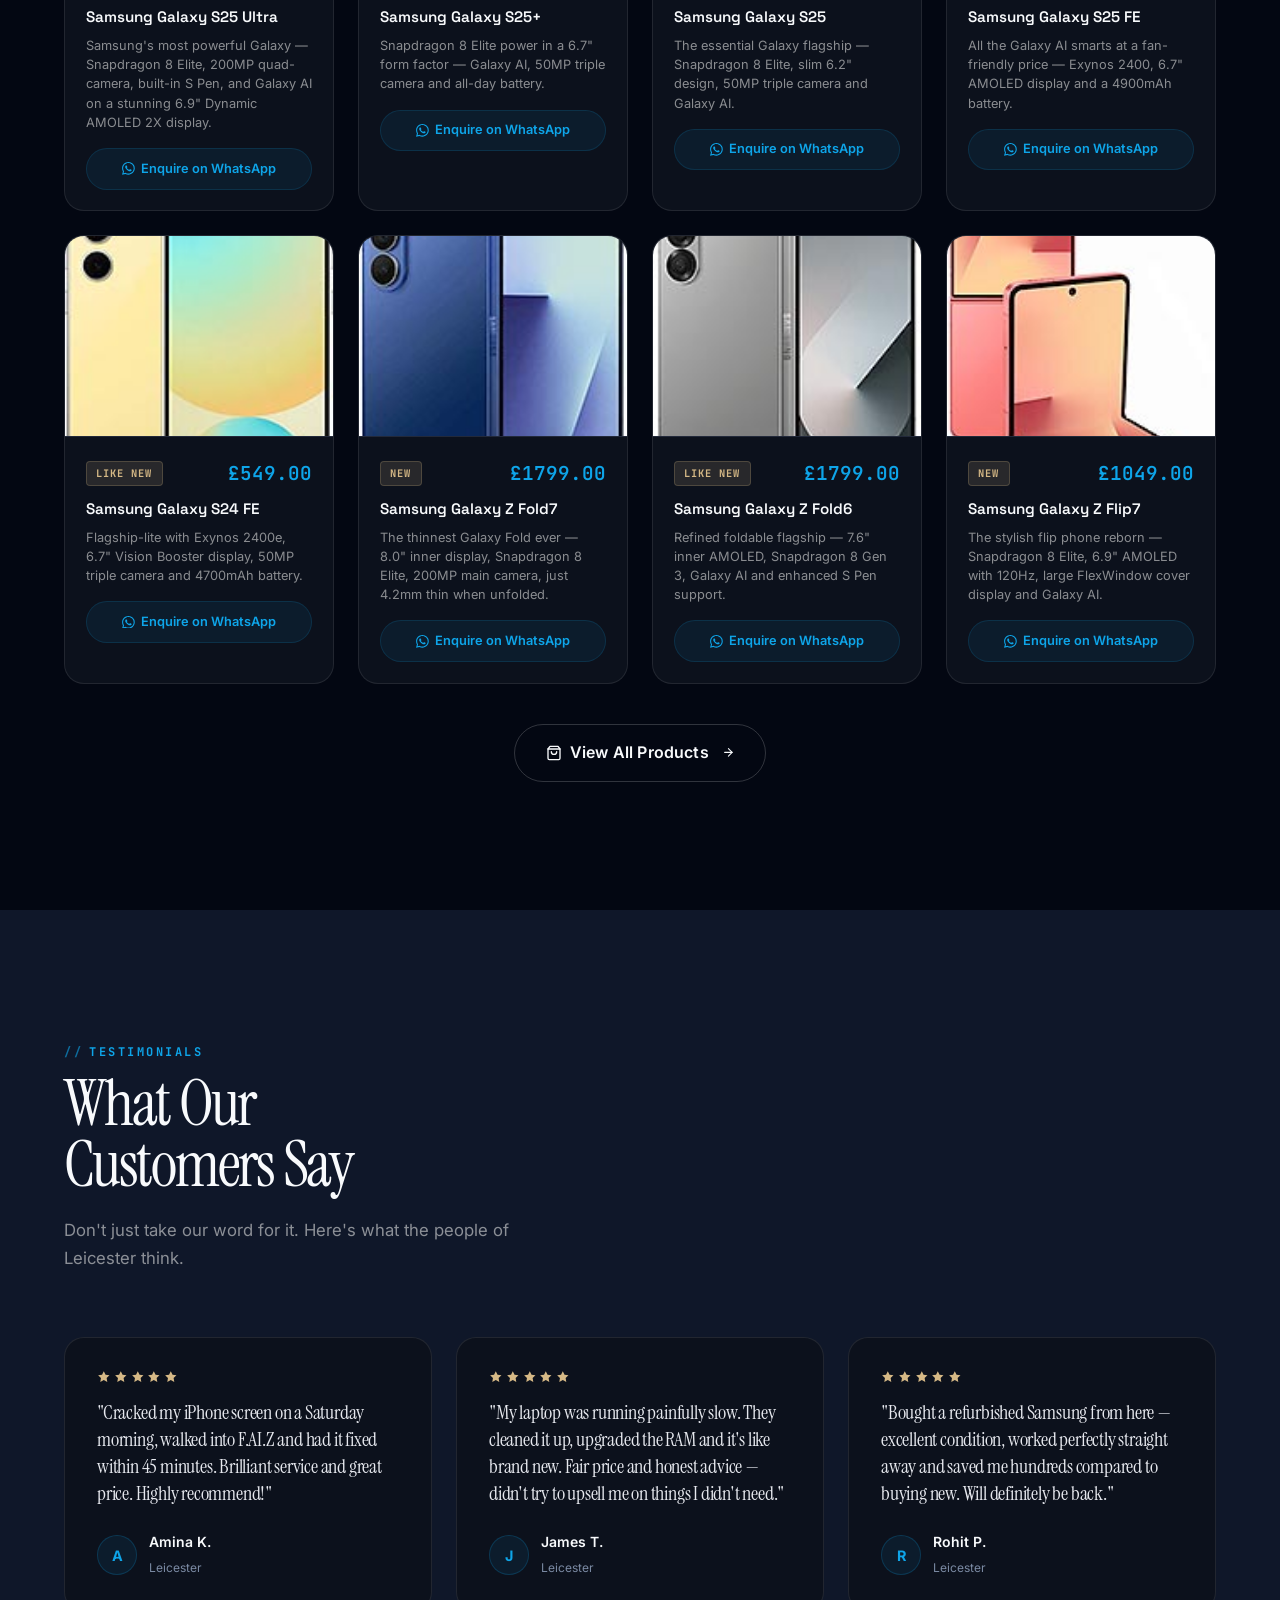
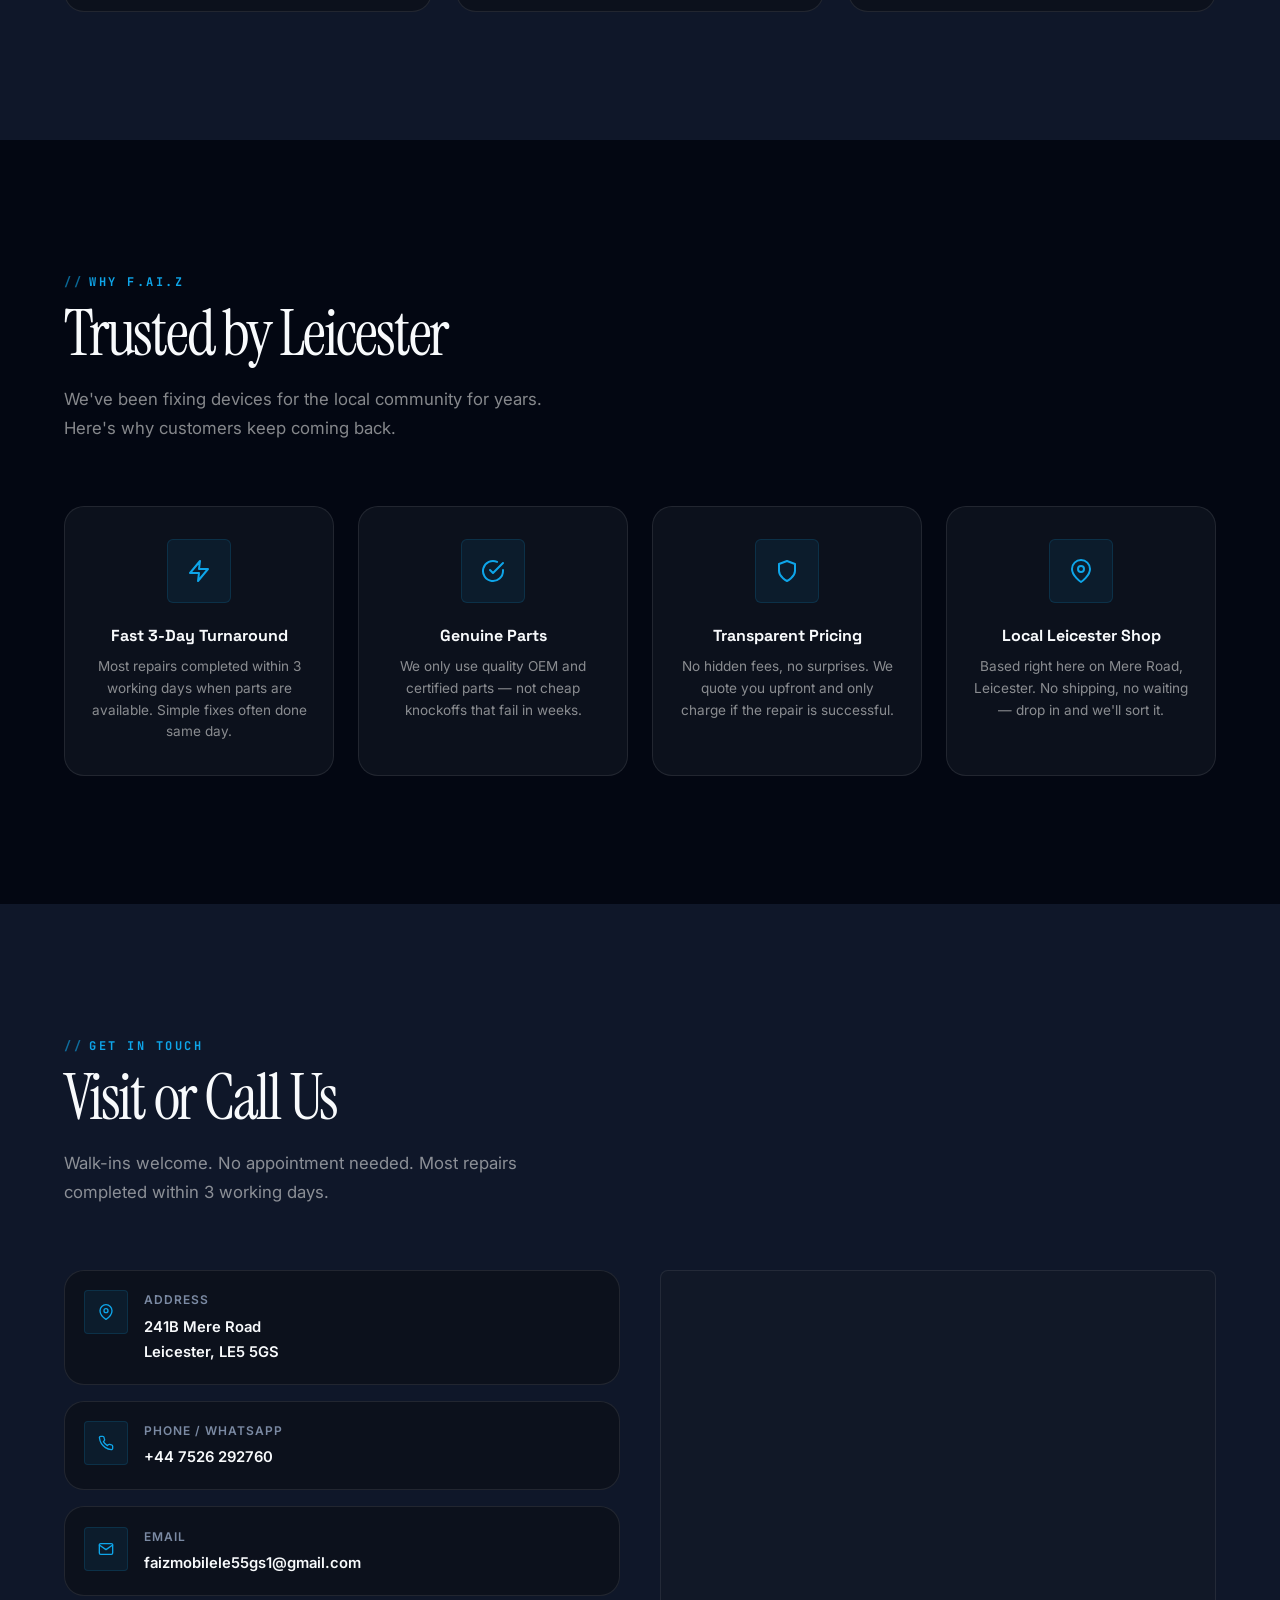
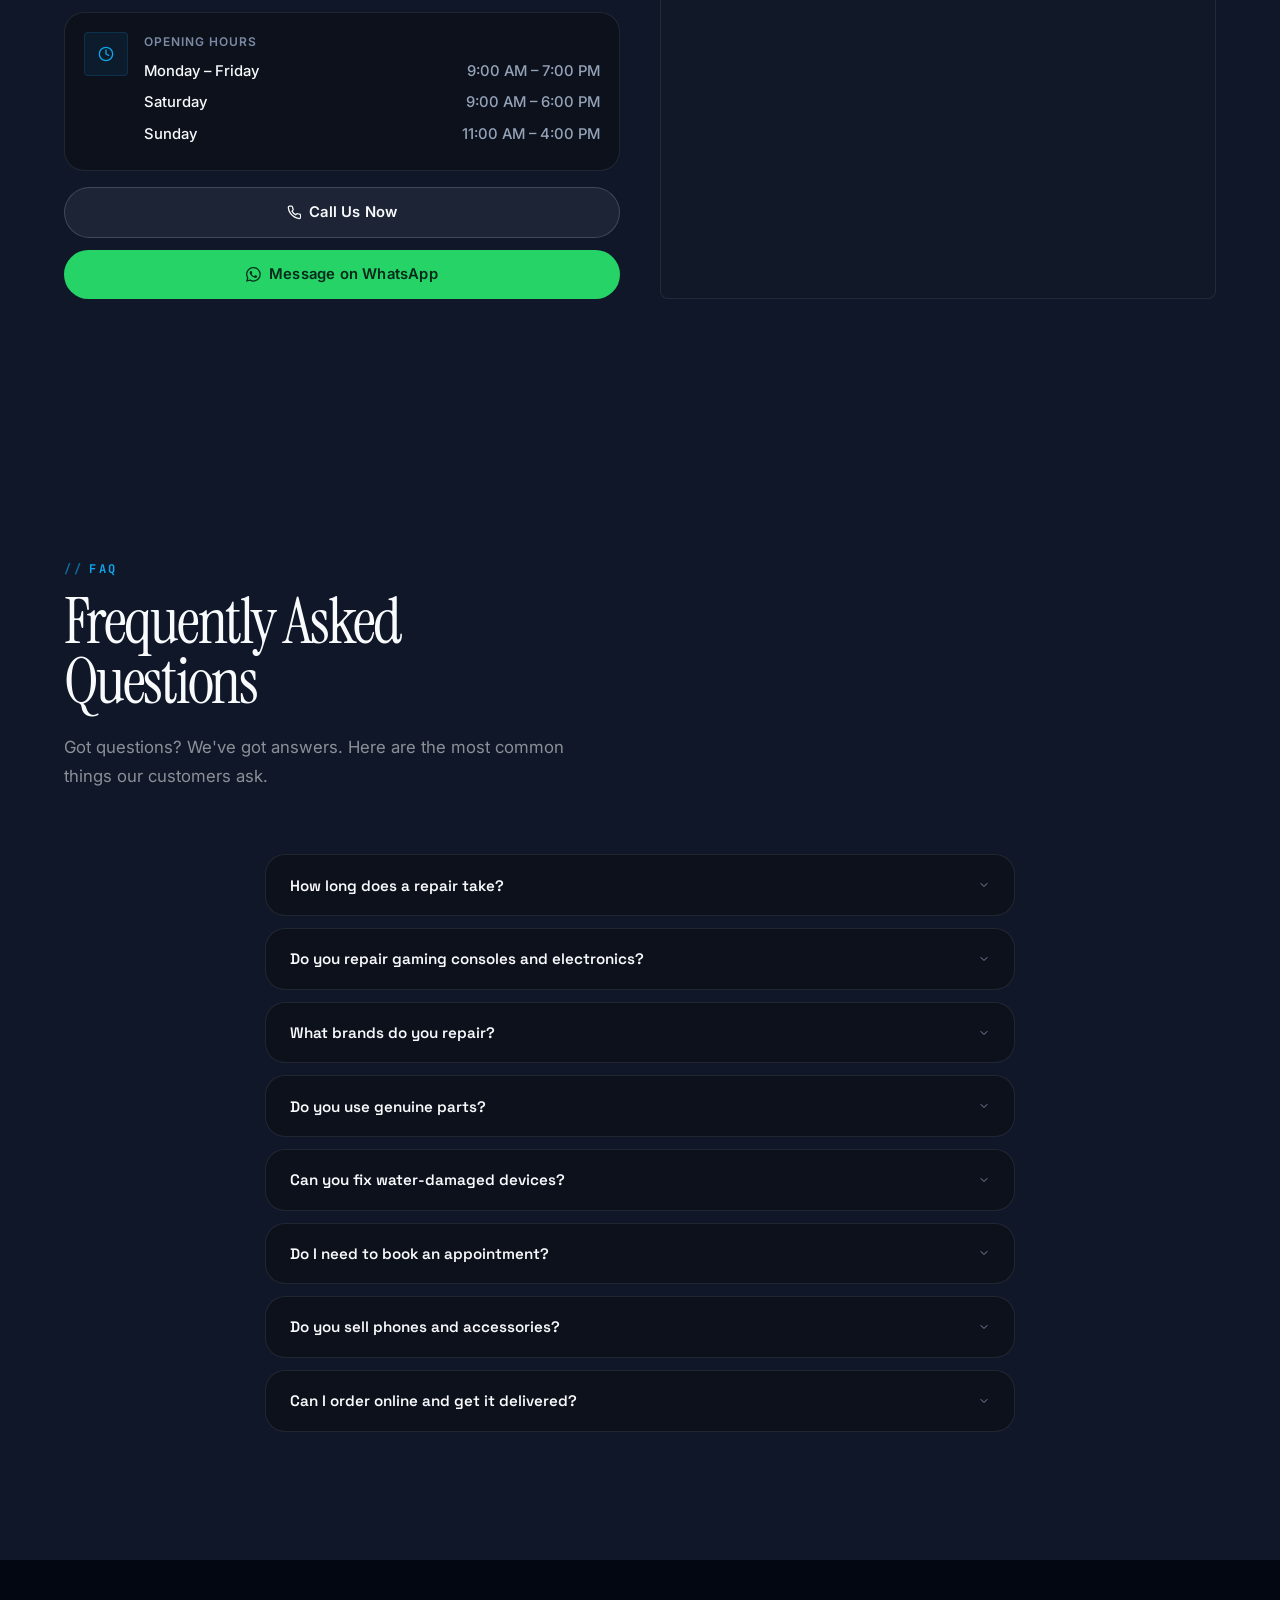
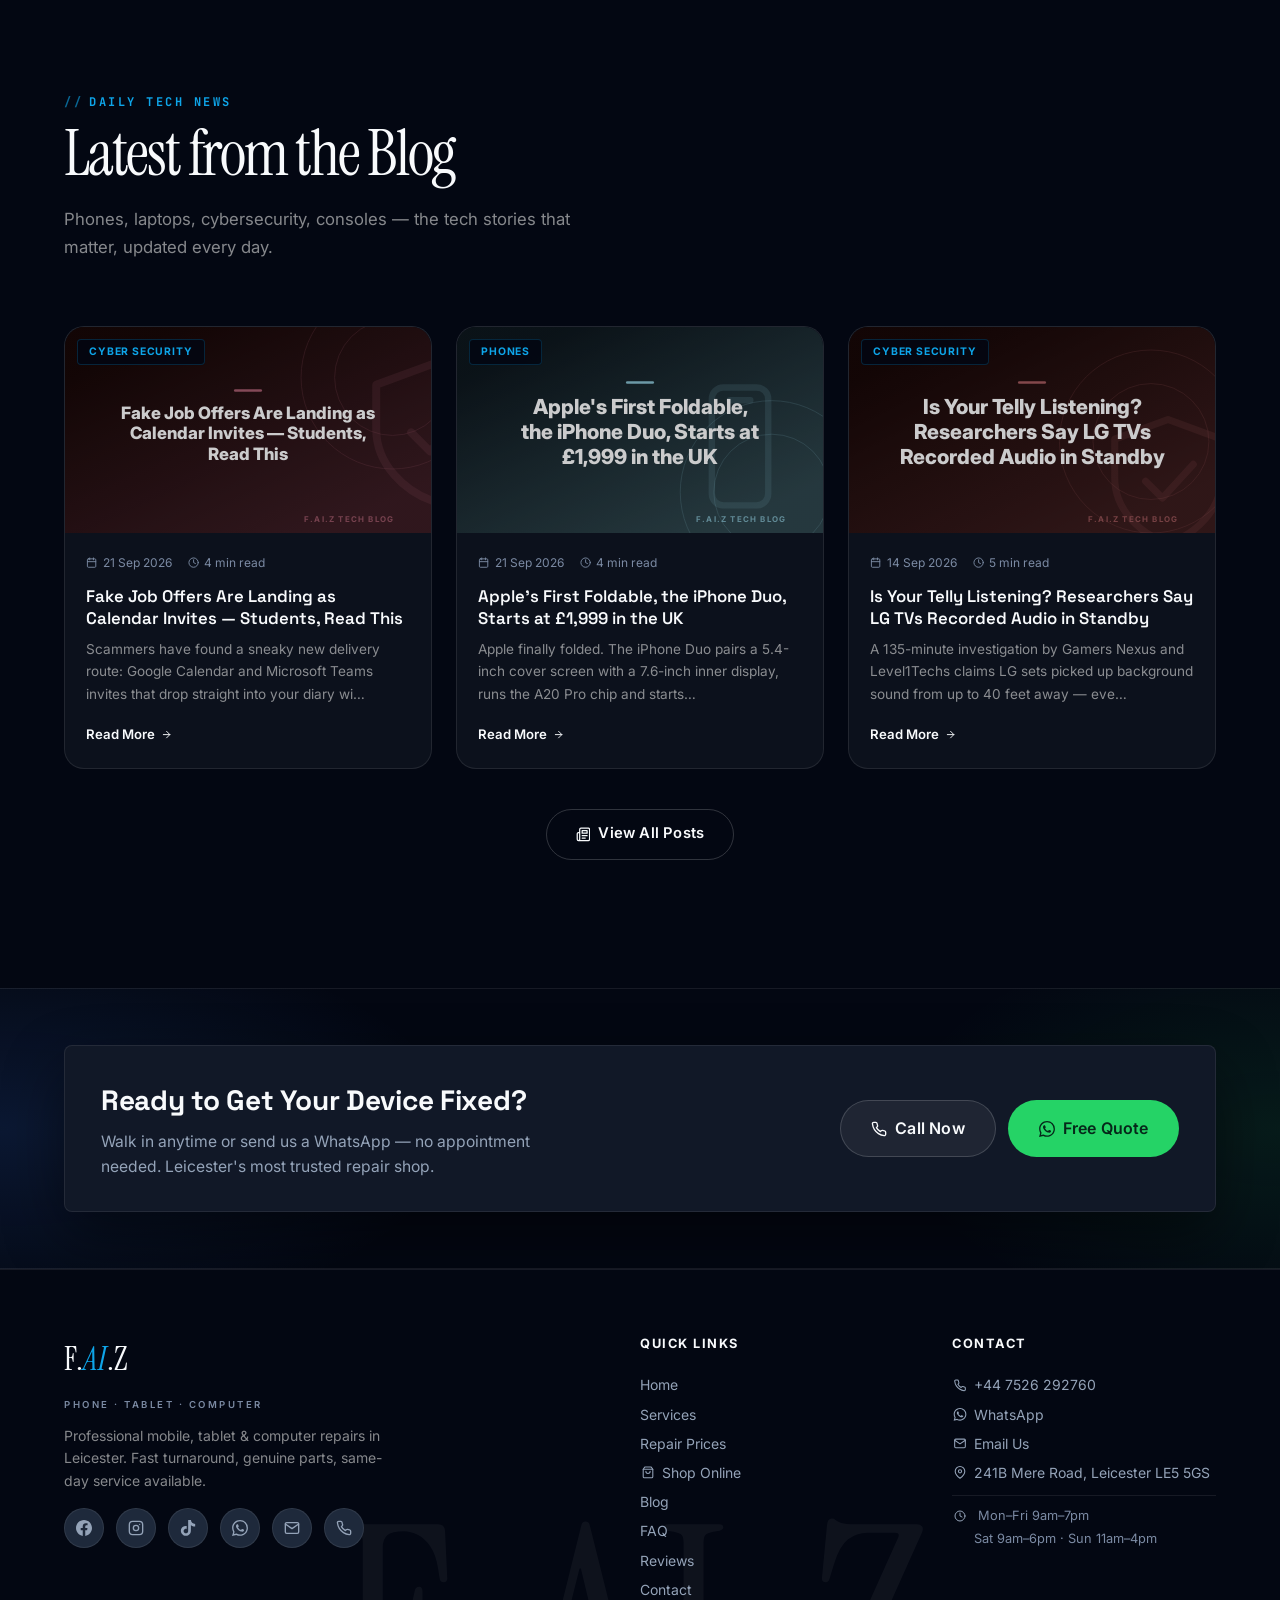
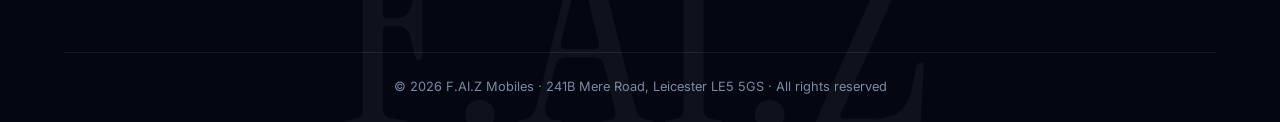
==== commit b0e09786: "Premium pass across every page, plus an intent router under the hero - Homepage: four quick cards un" ====
--- a/index.html
+++ b/index.html
@@ -102,8 +102,8 @@
   <link href="https://fonts.googleapis.com/css2?family=Inter:wght@400;500;600;700;800;900&family=Instrument+Serif:ital@0;1&family=Space+Grotesk:wght@500;600;700&family=JetBrains+Mono:wght@500;600;700&display=swap" rel="stylesheet">
 
 
-  <link rel="stylesheet" href="style.css?v=20260929c" />
-  <link rel="stylesheet" href="blog.css?v=20260912" />
+  <link rel="stylesheet" href="style.css?v=20260929d" />
+  <link rel="stylesheet" href="blog.css?v=20260929d" />
 </head>
 <body>
 
@@ -301,6 +301,38 @@
         </div>
       </div>
     </div><!-- /.hero-footer -->
+  </section>
+
+  <!-- QUICK ROUTER: what do you need today? -->
+  <section id="quick" class="quick-router" aria-label="What do you need today">
+    <div class="container">
+      <div class="quick-grid">
+        <a href="#services" class="quick-card animate-on-scroll">
+          <span class="quick-icon"><svg class="ic" viewBox="0 0 24 24" aria-hidden="true" focusable="false"><path d="M14.7 6.3a1 1 0 0 0 0 1.4l1.6 1.6a1 1 0 0 0 1.4 0l3.77-3.77a6 6 0 0 1-7.94 7.94l-6.91 6.91a2.12 2.12 0 0 1-3-3l6.91-6.91a6 6 0 0 1 7.94-7.94l-3.76 3.76z"/></svg></span>
+          <span class="quick-arrow"><svg class="ic" viewBox="0 0 24 24" aria-hidden="true" focusable="false"><line x1="5" y1="12" x2="19" y2="12"/><polyline points="12 5 19 12 12 19"/></svg></span>
+          <h3>Repairs</h3>
+          <p>Screens, batteries, ports and water damage. Most fixed the same day.</p>
+        </a>
+        <a href="shop.html" class="quick-card animate-on-scroll">
+          <span class="quick-icon"><svg class="ic" viewBox="0 0 24 24" aria-hidden="true" focusable="false"><rect x="5" y="2" width="14" height="20" rx="2"/><line x1="12" y1="18" x2="12.01" y2="18"/></svg></span>
+          <span class="quick-arrow"><svg class="ic" viewBox="0 0 24 24" aria-hidden="true" focusable="false"><line x1="5" y1="12" x2="19" y2="12"/><polyline points="12 5 19 12 12 19"/></svg></span>
+          <h3>Phones &amp; tablets</h3>
+          <p>New and like-new devices, tested in store and delivered across the UK.</p>
+        </a>
+        <a href="shop.html" class="quick-card animate-on-scroll">
+          <span class="quick-icon"><svg class="ic" viewBox="0 0 24 24" aria-hidden="true" focusable="false"><path d="M3 18v-6a9 9 0 0 1 18 0v6"/><path d="M21 19a2 2 0 0 1-2 2h-1a2 2 0 0 1-2-2v-3a2 2 0 0 1 2-2h3zM3 19a2 2 0 0 0 2 2h1a2 2 0 0 0 2-2v-3a2 2 0 0 0-2-2H3z"/></svg></span>
+          <span class="quick-arrow"><svg class="ic" viewBox="0 0 24 24" aria-hidden="true" focusable="false"><line x1="5" y1="12" x2="19" y2="12"/><polyline points="12 5 19 12 12 19"/></svg></span>
+          <h3>Accessories</h3>
+          <p>Cases, chargers, cables, audio and screen protection.</p>
+        </a>
+        <a href="#contact" class="quick-card animate-on-scroll">
+          <span class="quick-icon"><svg class="ic" viewBox="0 0 24 24" aria-hidden="true" focusable="false"><path d="M21 16V8a2 2 0 0 0-1-1.73l-7-4a2 2 0 0 0-2 0l-7 4A2 2 0 0 0 3 8v8a2 2 0 0 0 1 1.73l7 4a2 2 0 0 0 2 0l7-4A2 2 0 0 0 21 16z"/><polyline points="3.27 6.96 12 12.01 20.73 6.96"/><line x1="12" y1="22.08" x2="12" y2="12"/></svg></span>
+          <span class="quick-arrow"><svg class="ic" viewBox="0 0 24 24" aria-hidden="true" focusable="false"><line x1="5" y1="12" x2="19" y2="12"/><polyline points="12 5 19 12 12 19"/></svg></span>
+          <h3>Courier &amp; money transfer</h3>
+          <p>Parcels and transfers at the counter. Drop in or ask on WhatsApp.</p>
+        </a>
+      </div>
+    </div>
   </section>
 
 
--- a/style.css
+++ b/style.css
@@ -3049,3 +3049,38 @@
   user-select: none;
   z-index: 1;
 }
+
+
+
+/* ============================================
+   2026-09 PREMIUM PASS (all pages)
+   Intent router under the hero, quieter chips and
+   badges, shared rules the inner pages build on
+   ============================================ */
+
+.quick-router { padding: 2.5rem 0 0; background: var(--bg-primary); }
+.quick-grid { display: grid; grid-template-columns: repeat(4, 1fr); gap: 1rem; }
+.quick-card {
+  position: relative;
+  display: flex; flex-direction: column; gap: 0.5rem;
+  padding: 1.75rem 1.6rem 1.6rem;
+  background: #0c111c;
+  border: 1px solid var(--hairline);
+  border-radius: 20px;
+  color: var(--text-primary);
+  text-decoration: none;
+  transition: border-color 0.3s ease, transform 0.3s ease, background 0.3s ease;
+}
+.quick-card:hover { border-color: var(--border-hover); transform: translateY(-3px); background: #0e1420; }
+.quick-icon { width: 44px; height: 44px; border-radius: 12px; display: flex; align-items: center; justify-content: center; background: rgba(255,255,255,0.05); border: 1px solid var(--hairline); color: var(--gold); font-size: 1.2rem; margin-bottom: 0.9rem; }
+.quick-arrow { position: absolute; top: 1.6rem; right: 1.5rem; color: var(--text-muted); font-size: 1rem; transition: transform 0.3s ease, color 0.3s ease; }
+.quick-card:hover .quick-arrow { transform: translateX(4px); color: var(--text-primary); }
+.quick-card h3 { margin: 0; font-family: var(--font-display); font-size: 1.05rem; font-weight: 600; letter-spacing: -0.01em; }
+.quick-card p { margin: 0; font-size: 0.88rem; line-height: 1.5; color: var(--muted); }
+@media (max-width: 1024px) { .quick-grid { grid-template-columns: repeat(2, 1fr); } }
+@media (max-width: 600px) { .quick-grid { grid-template-columns: 1fr; gap: 0.75rem; } .quick-card { padding: 1.4rem 1.3rem; } .quick-icon { margin-bottom: 0.5rem; } }
+
+/* Shared: chips and badges never shout */
+.nav-cart-btn .cart-count { background: var(--gold); color: #1a1408; }
+.nav-shop-link { color: var(--text-primary); }
+.nav-shop-link .ic { color: var(--gold); }
--- a/blog.css
+++ b/blog.css
@@ -153,3 +153,31 @@
 @media (prefers-reduced-motion: reduce) {
   .post-cover { transition: none; }
 }
+
+
+
+/* ============================================
+   2026-09 PREMIUM PASS
+   ============================================ */
+.blog-hero { background: var(--bg-primary); border-bottom: 1px solid var(--hairline); }
+.blog-hero h1 { font-family: var(--font-serif); font-weight: 400; letter-spacing: -0.03em; line-height: 0.98; font-size: clamp(2.8rem, 6vw, 4.8rem); }
+.blog-hero p { color: var(--muted); }
+.blog-stat span { font-family: var(--font-serif); font-weight: 400; color: var(--text-primary); font-size: 1.9rem; letter-spacing: -0.02em; }
+.blog-stat small { font-family: var(--font-mono); }
+.blog-stat-div { background: var(--hairline); }
+.blog-featured-card, .blog-card-item { background: #0c111c; border-color: var(--hairline); border-radius: 20px; }
+.blog-card-item:hover, .blog-featured-card:hover { border-color: var(--border-hover); box-shadow: 0 18px 40px rgba(0,0,0,0.35); }
+.blog-featured-badge { background: var(--text-primary); color: var(--bg-primary); border-radius: 99px; }
+.blog-featured-body h2 { font-family: var(--font-serif); font-weight: 400; letter-spacing: -0.02em; font-size: 2.1rem; line-height: 1.08; }
+.blog-featured-body p, .blog-card-item p { color: var(--muted); }
+.blog-card-item h3 { font-family: var(--font-display); font-weight: 600; }
+.blog-filter-btn { border-color: var(--hairline); color: #c6cdd9; font-weight: 500; }
+.blog-filter-btn:hover { border-color: rgba(255,255,255,0.3); color: var(--text-primary); }
+.blog-filter-btn.active { background: var(--text-primary); border-color: var(--text-primary); color: var(--bg-primary); }
+#blog-search { border-radius: 99px; border-color: var(--hairline); background: rgba(255,255,255,0.03); padding-left: 2.6rem; }
+#blog-search:focus { border-color: rgba(255,255,255,0.3); }
+/* Generated covers: same shapes, far less saturation */
+.blog-featured-img svg, .blog-card-img svg, .blog-img svg { filter: saturate(0.4) brightness(0.8) contrast(1.05); }
+.blog-featured-img, .blog-card-img, .blog-img { background: #0a0f19; }
+.blog-read-link, .blog-read-more { color: var(--text-primary); }
+.blog-read-link:hover, .blog-read-more:hover { color: var(--gold); }
